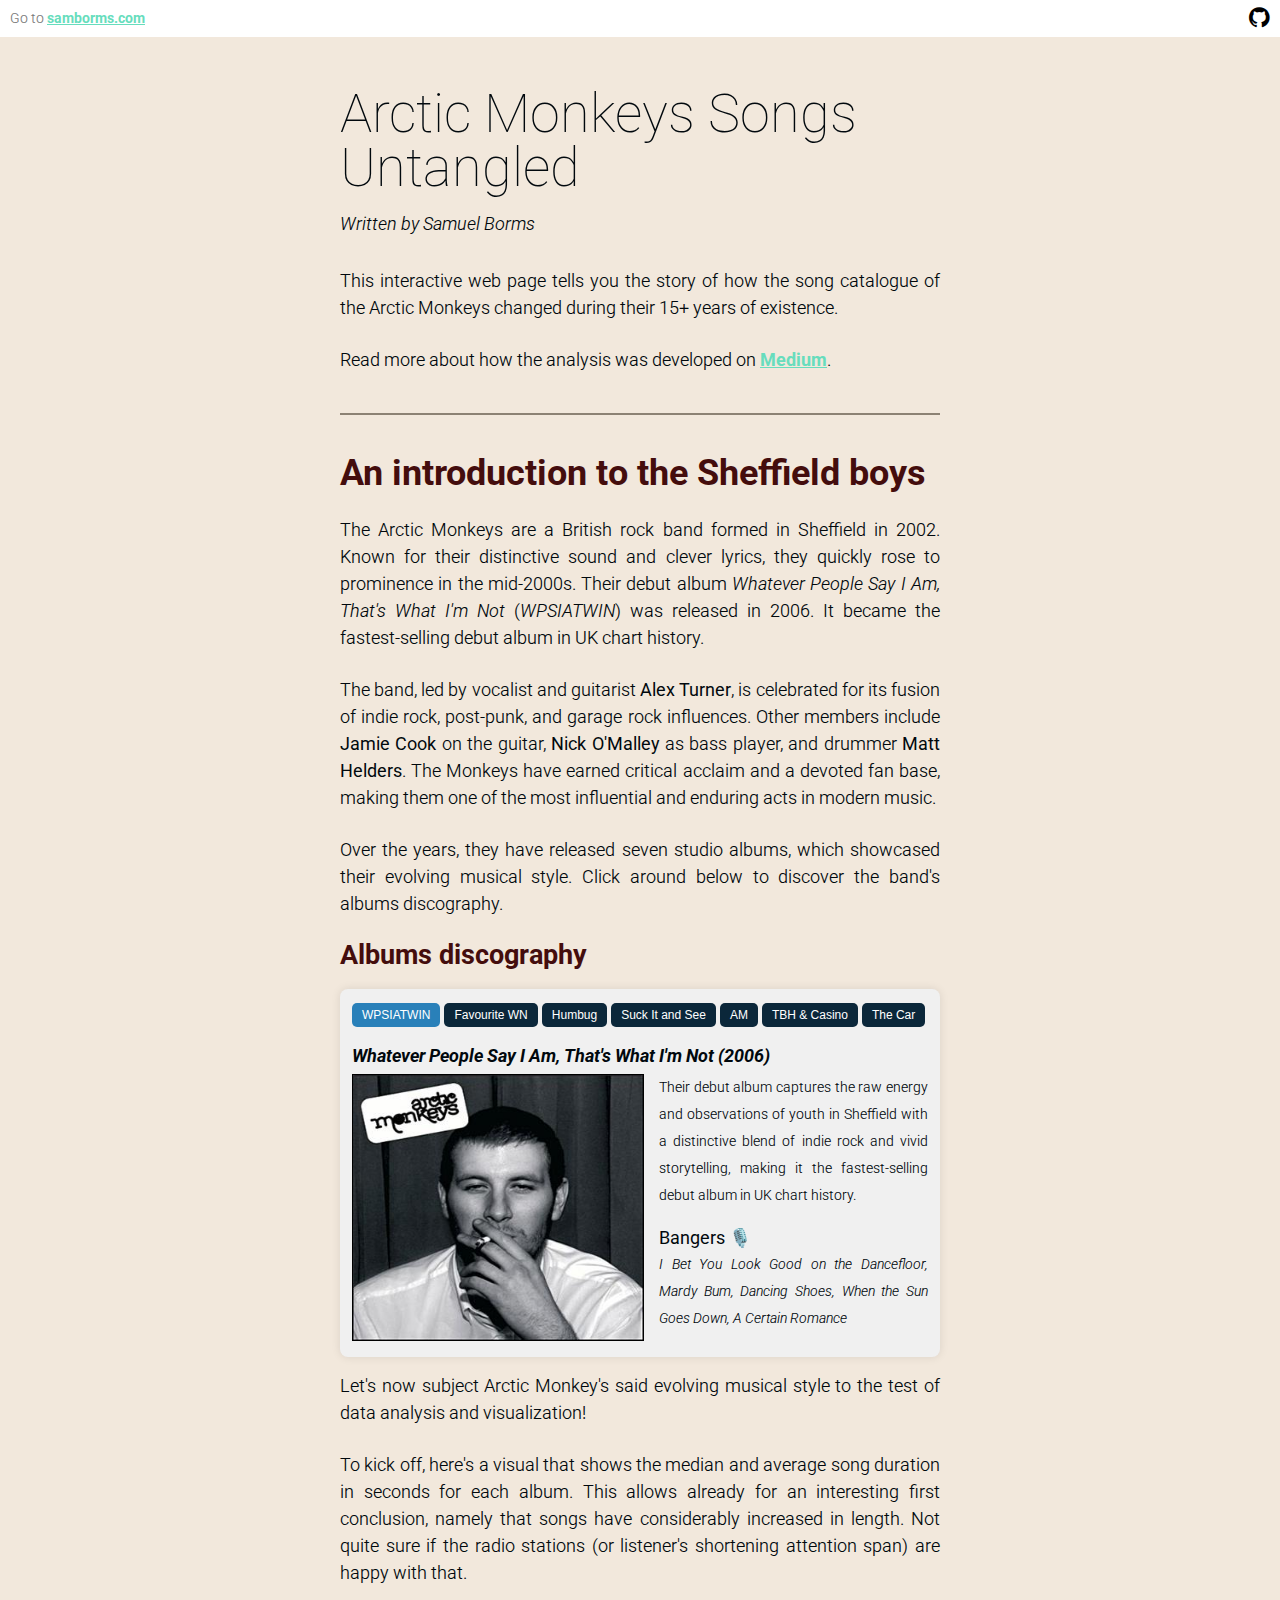
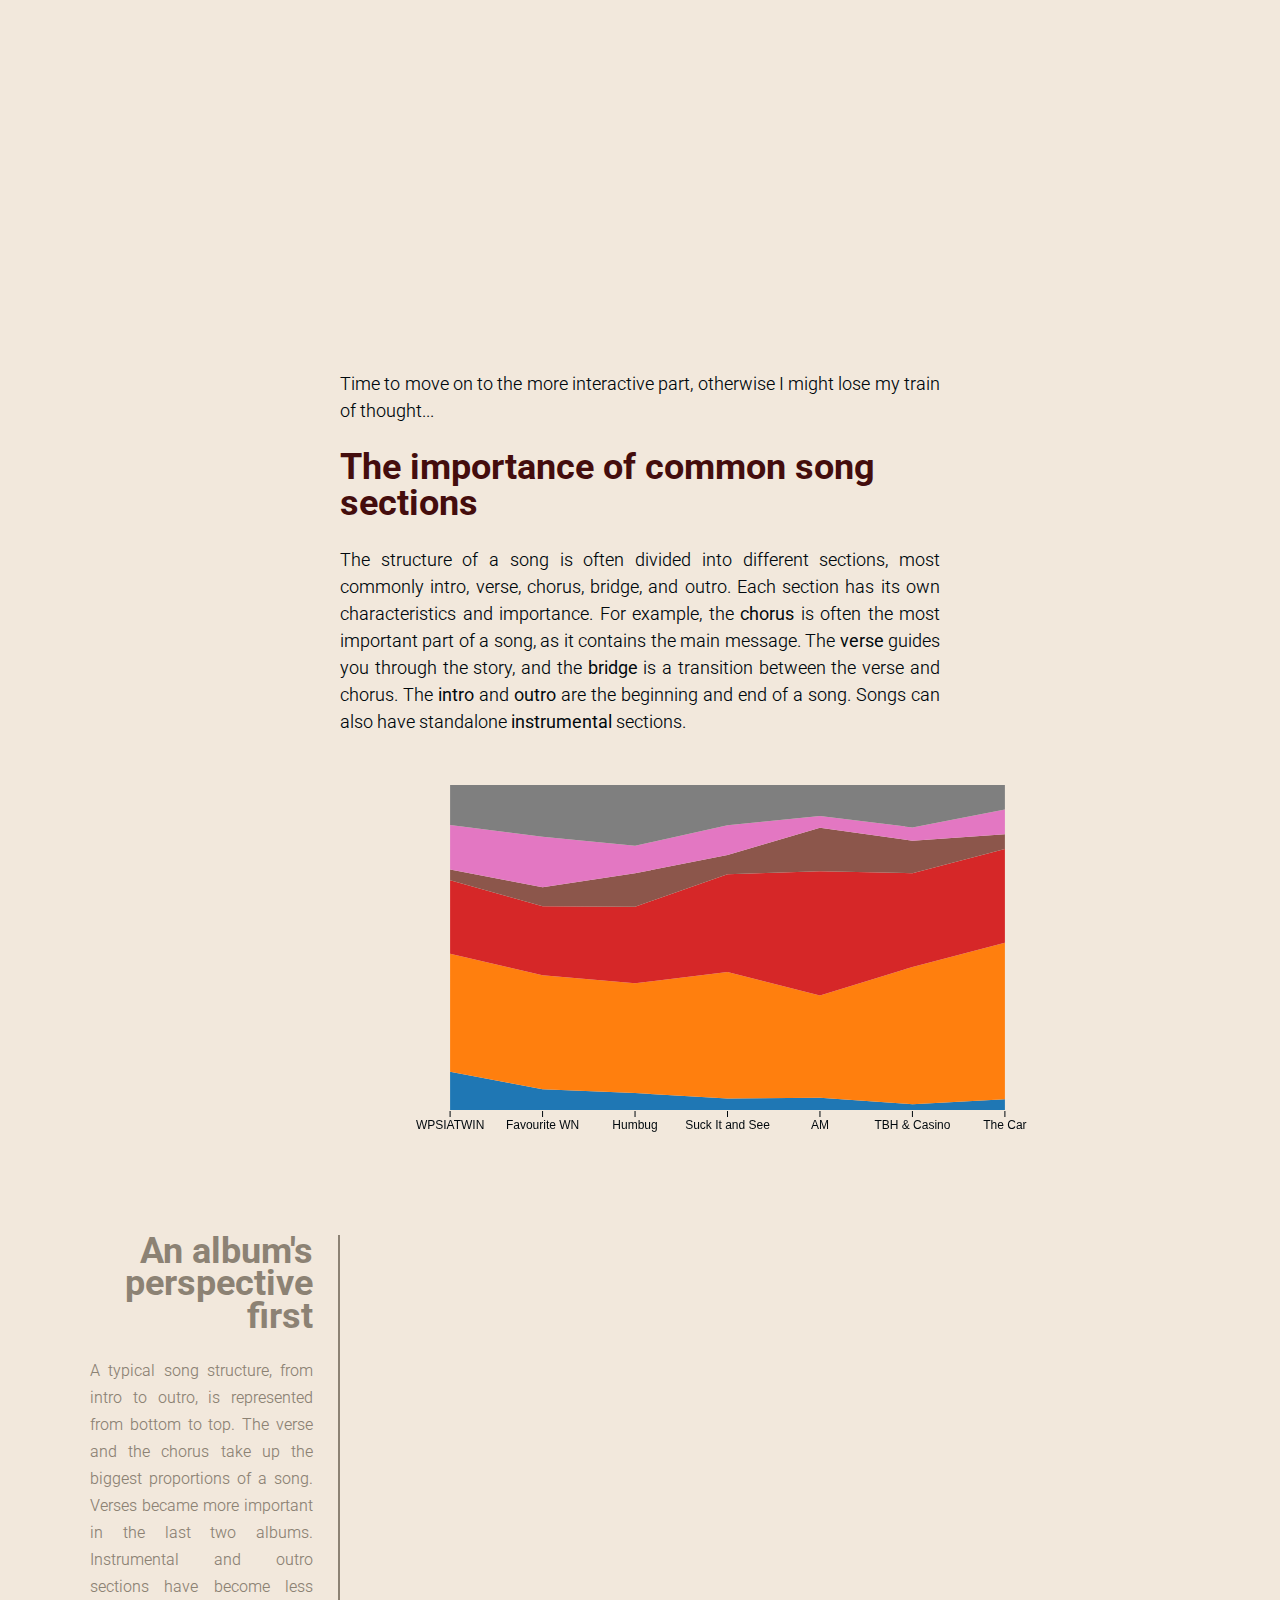
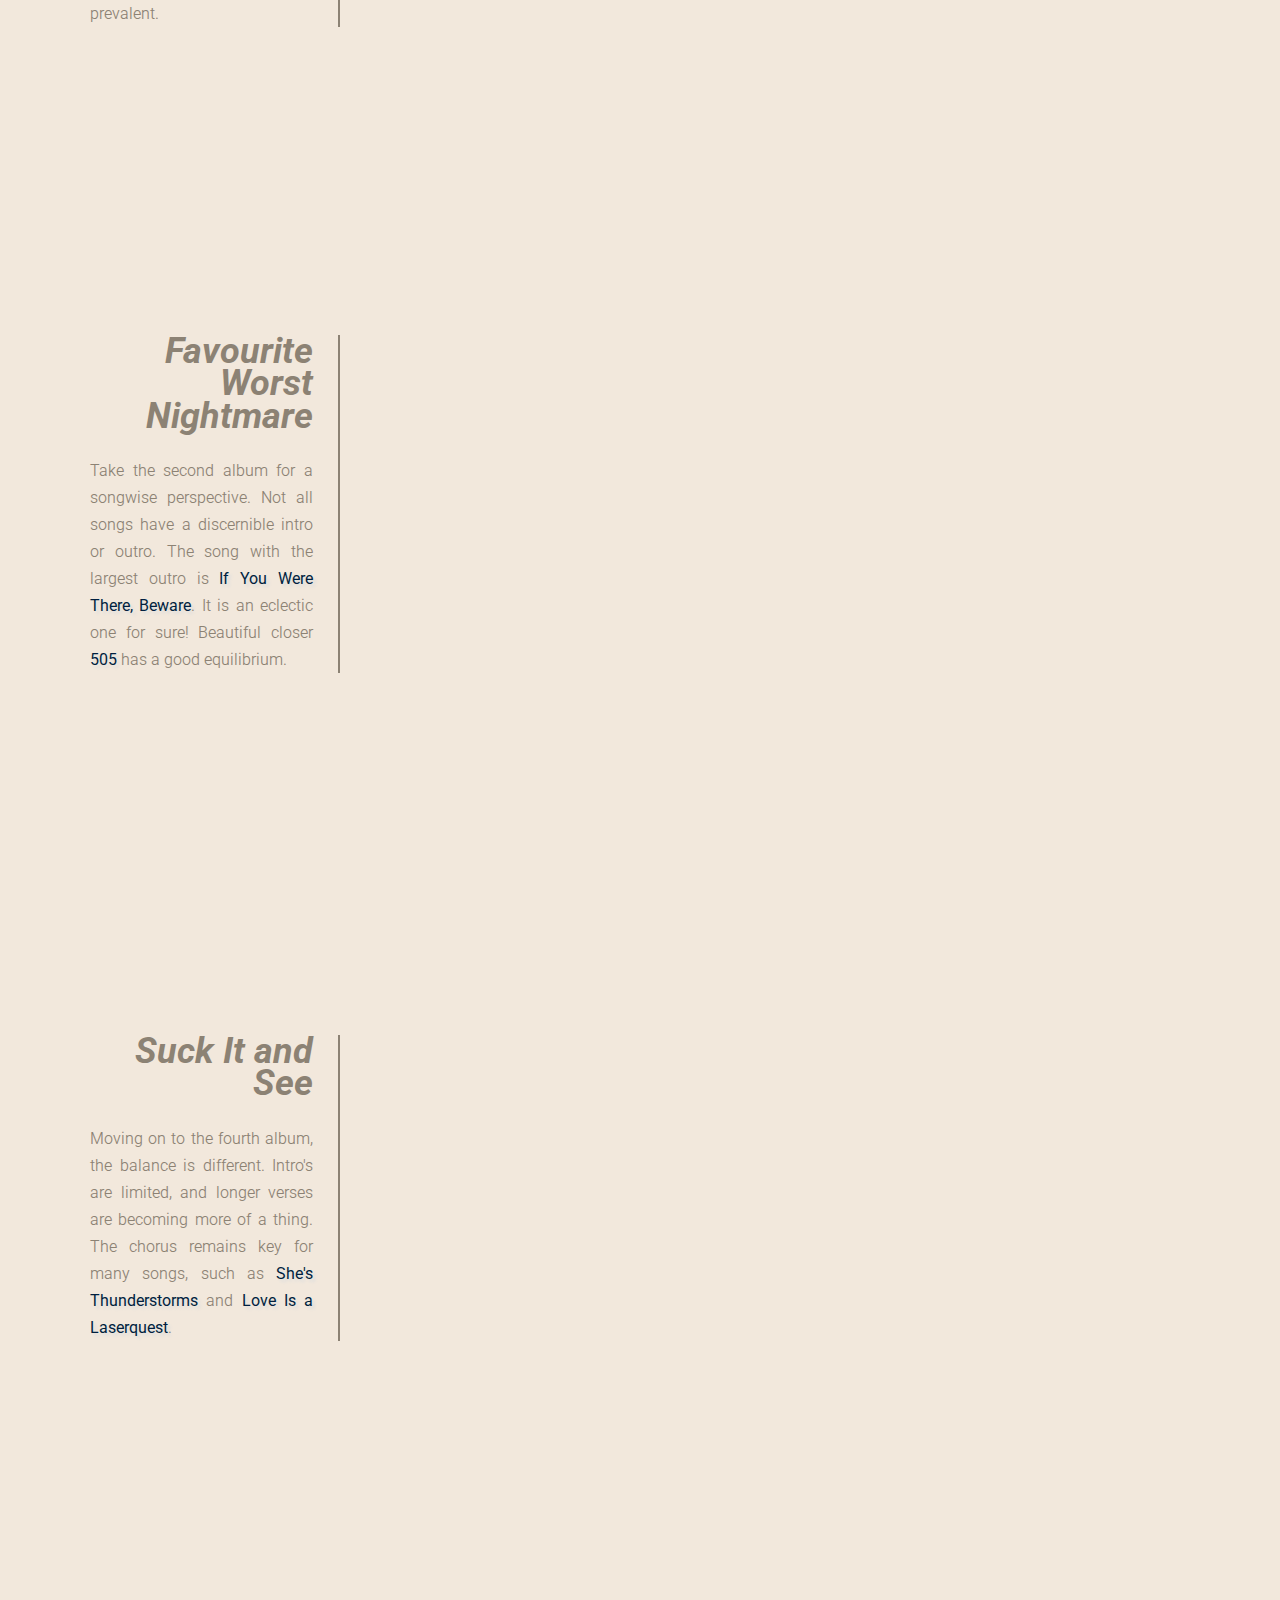
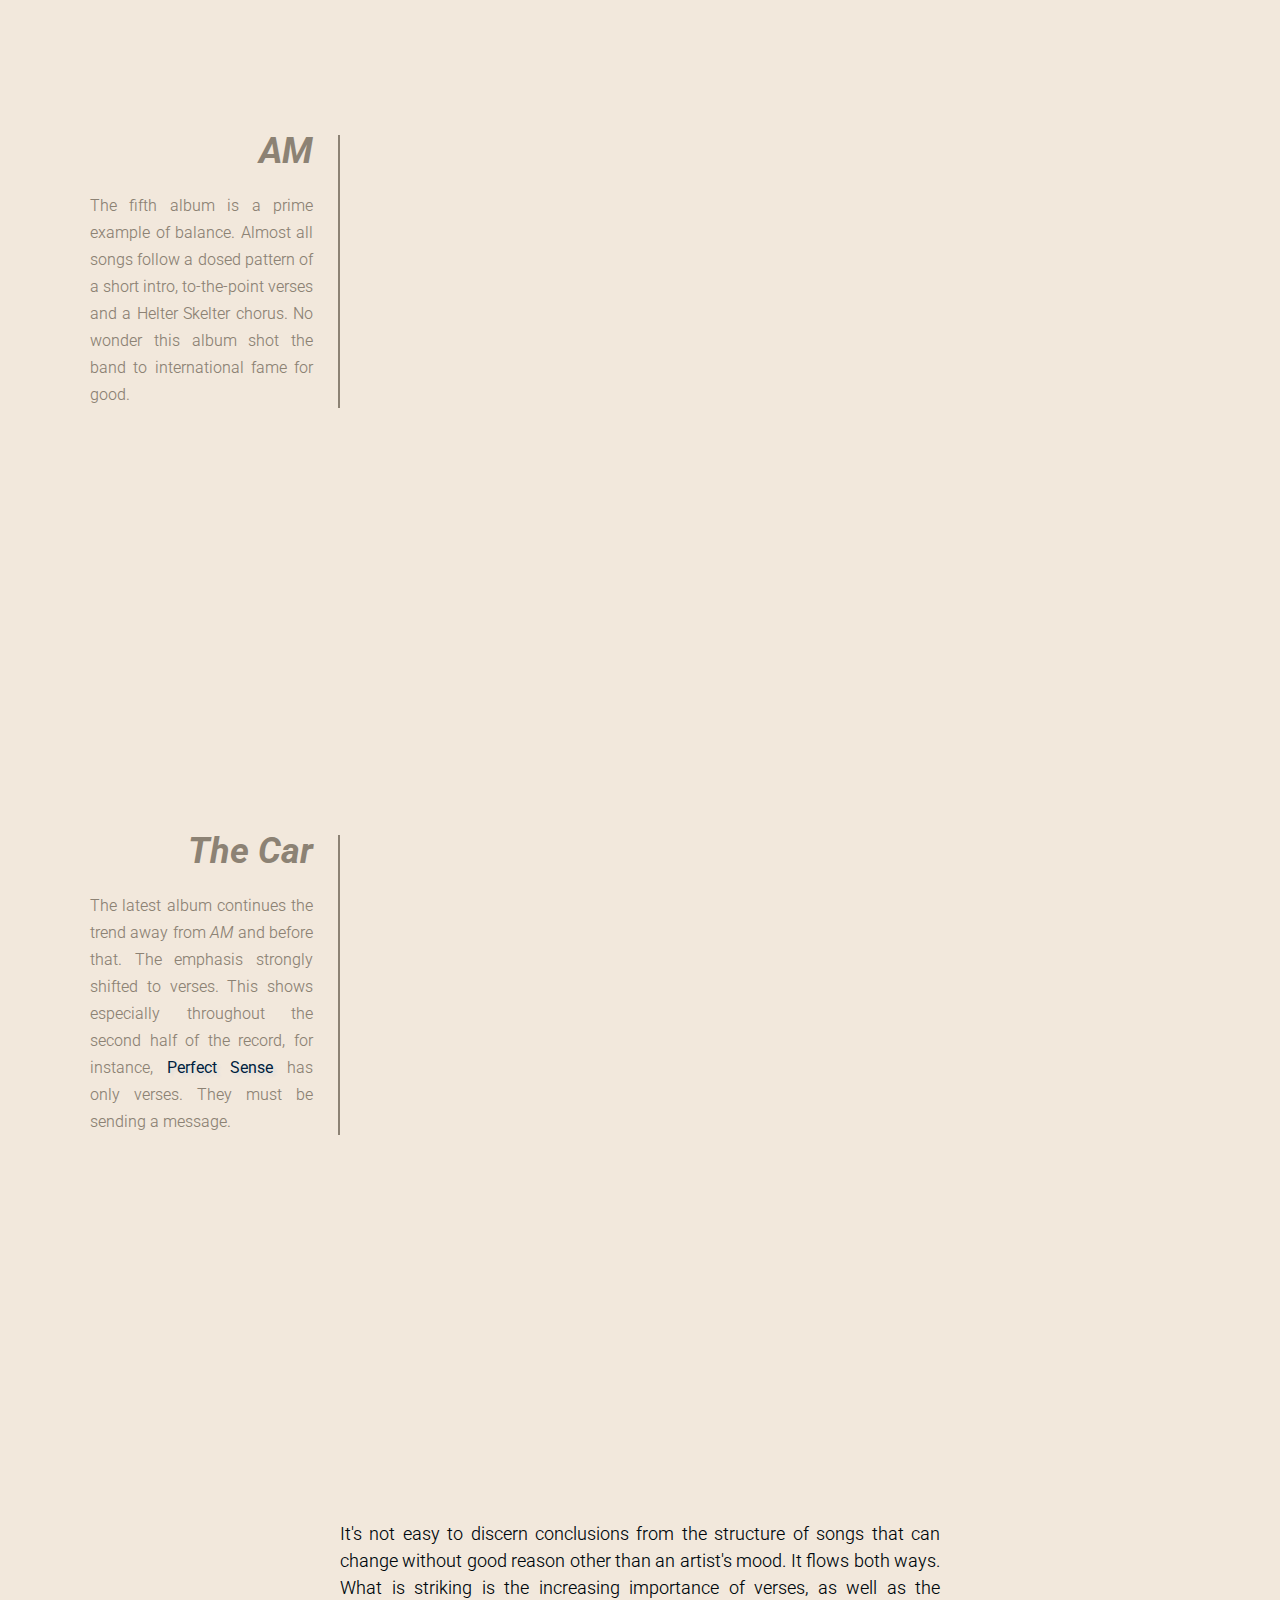
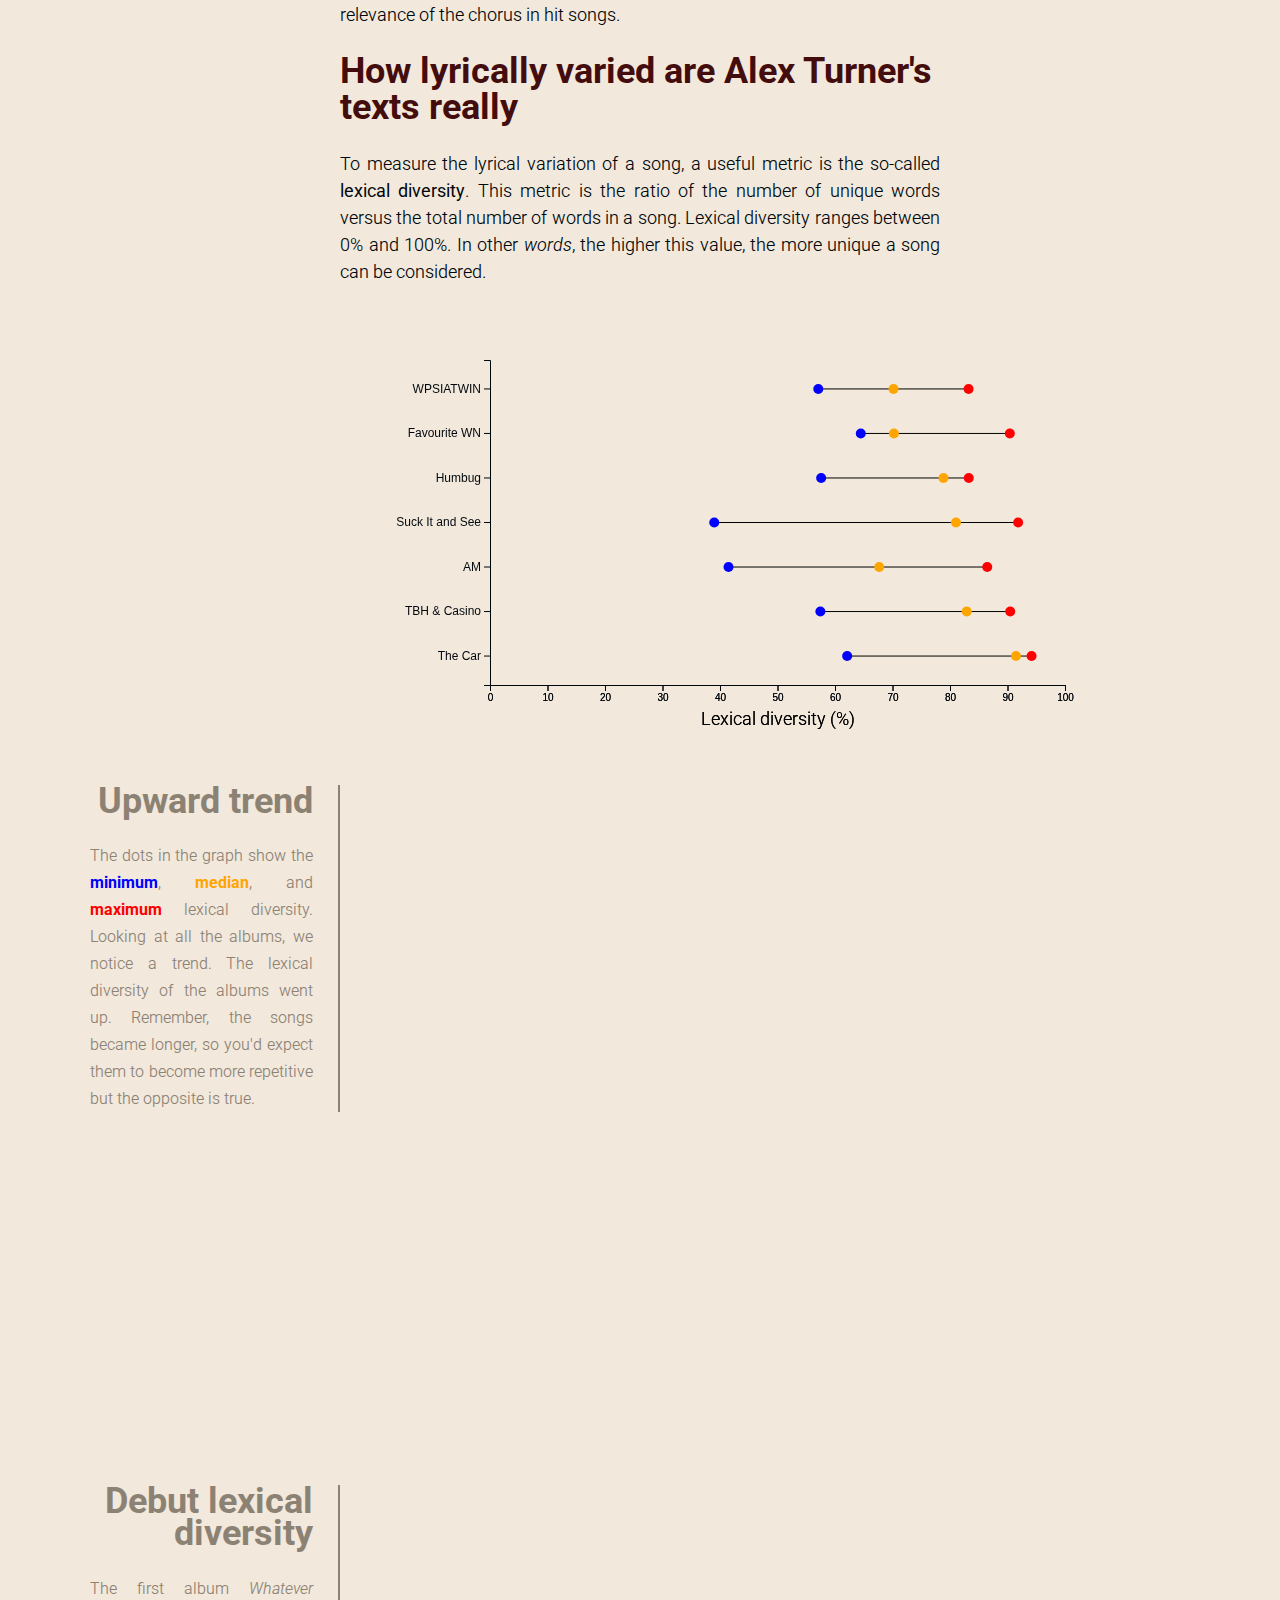
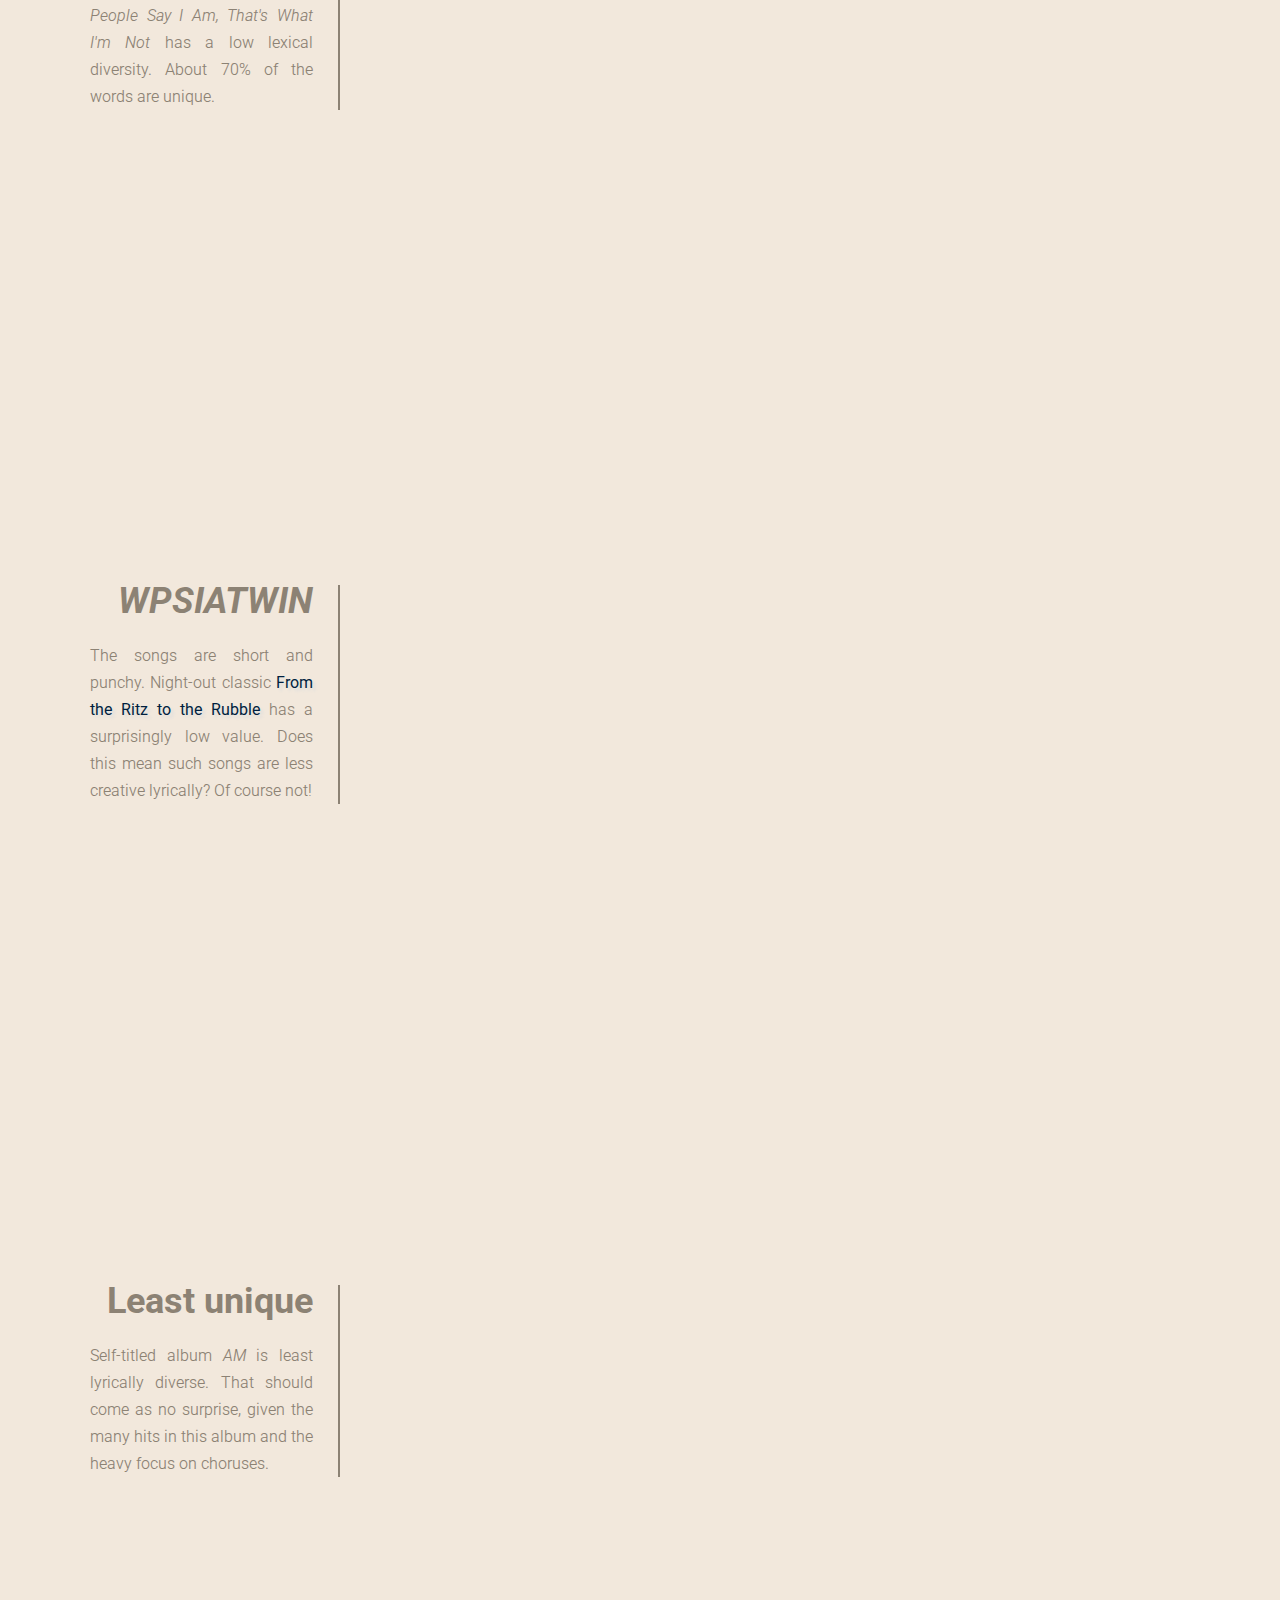
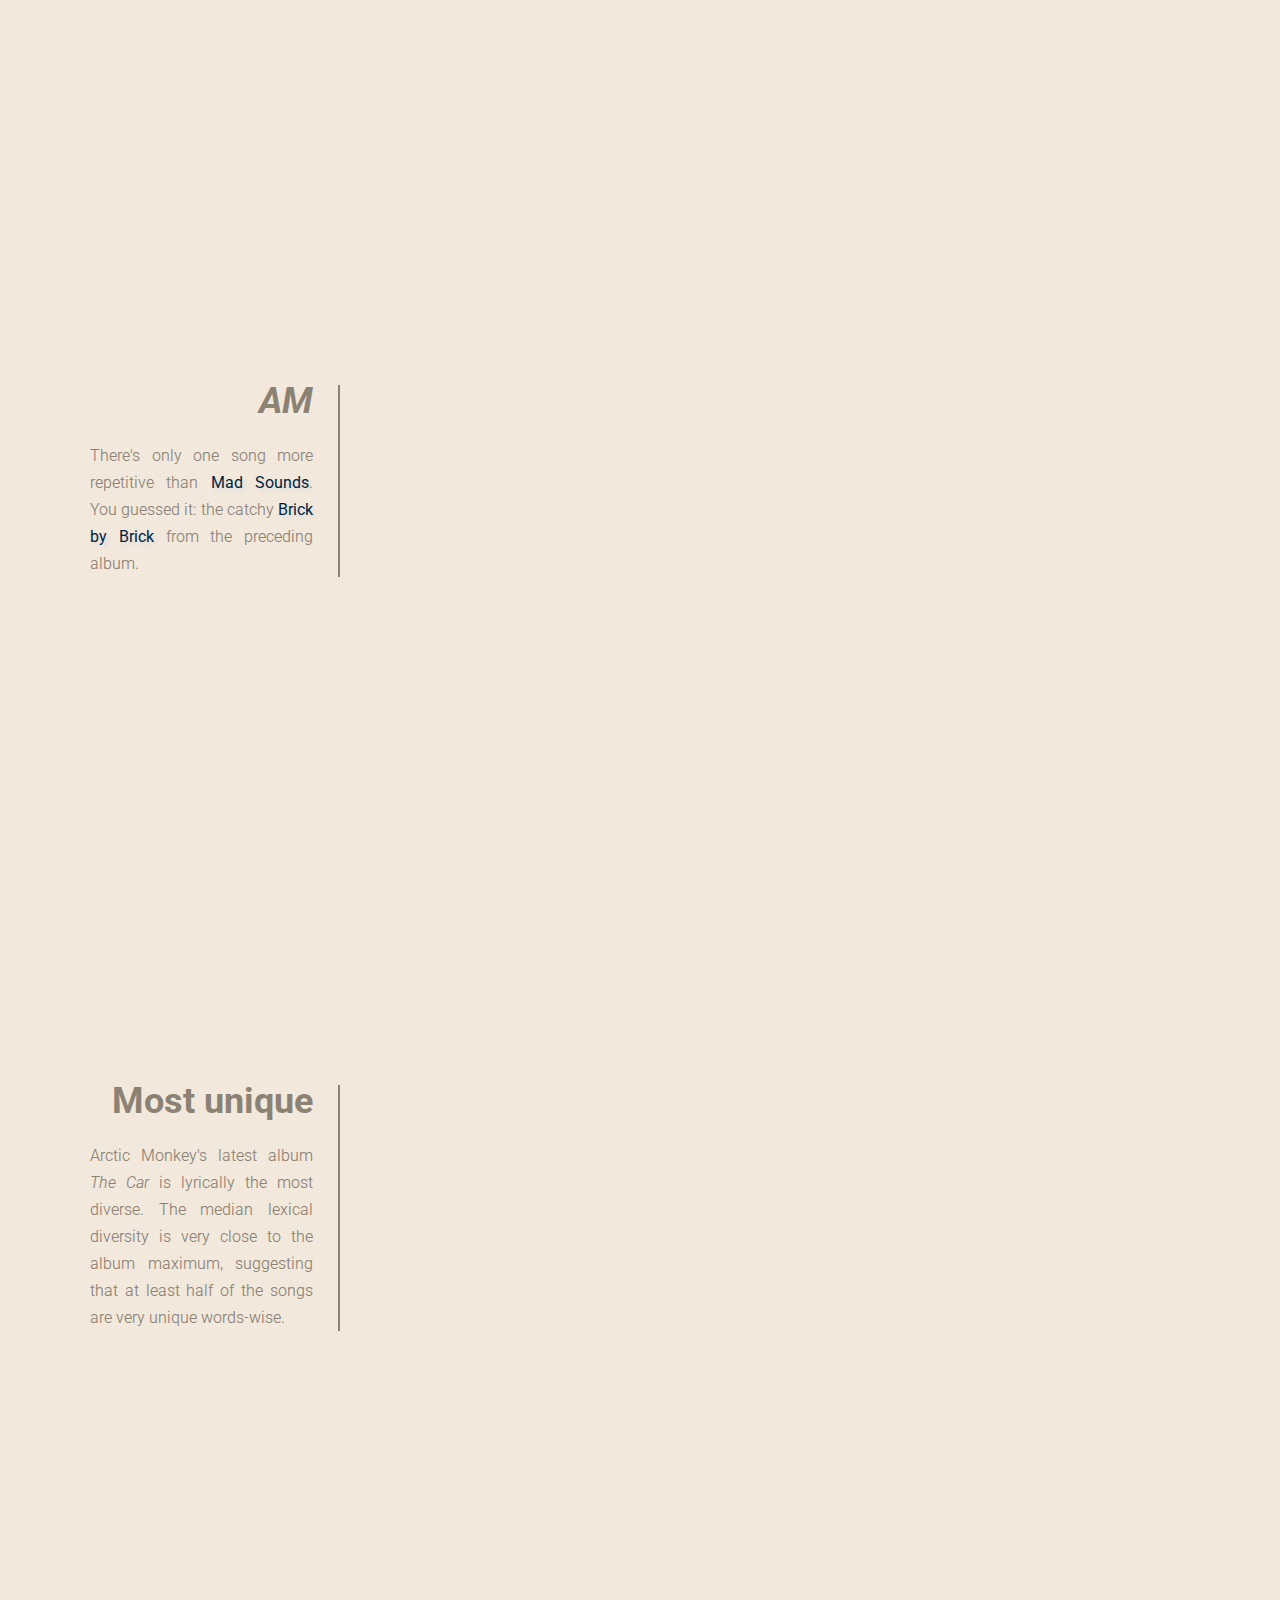
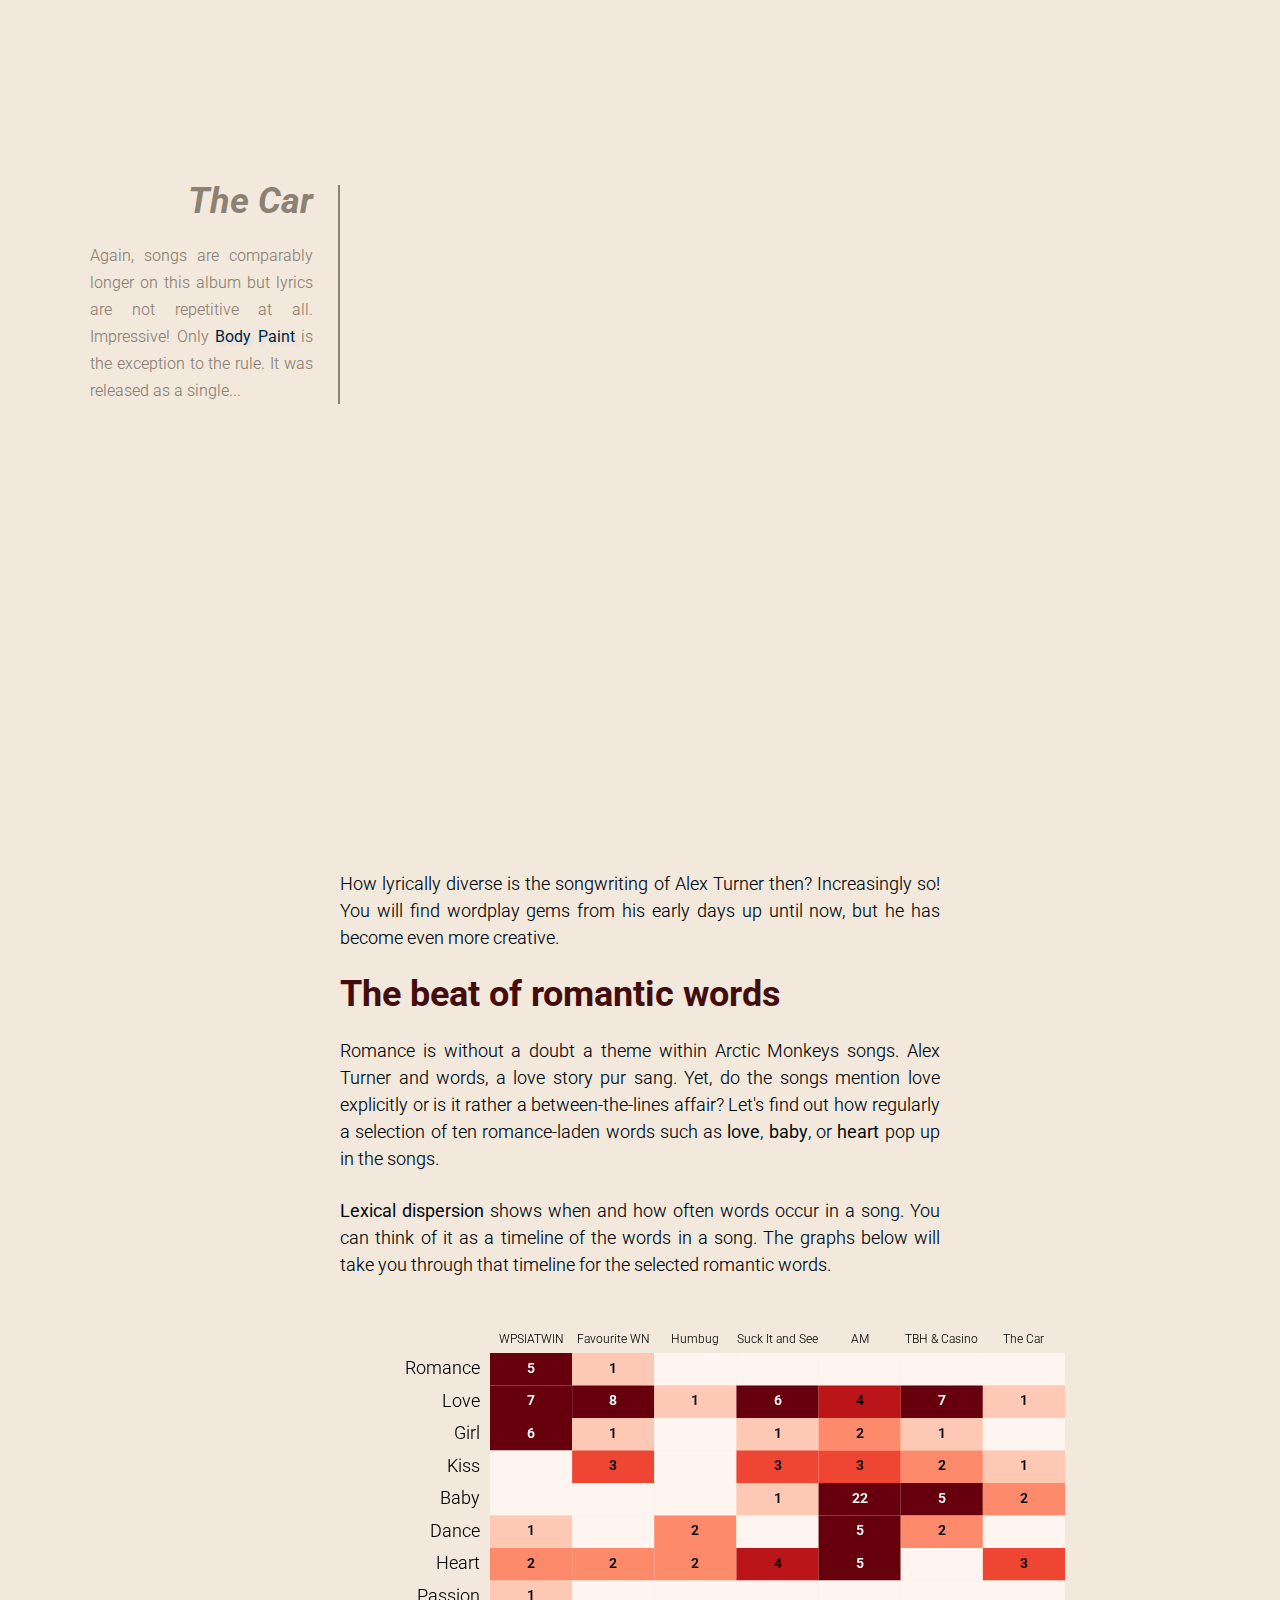
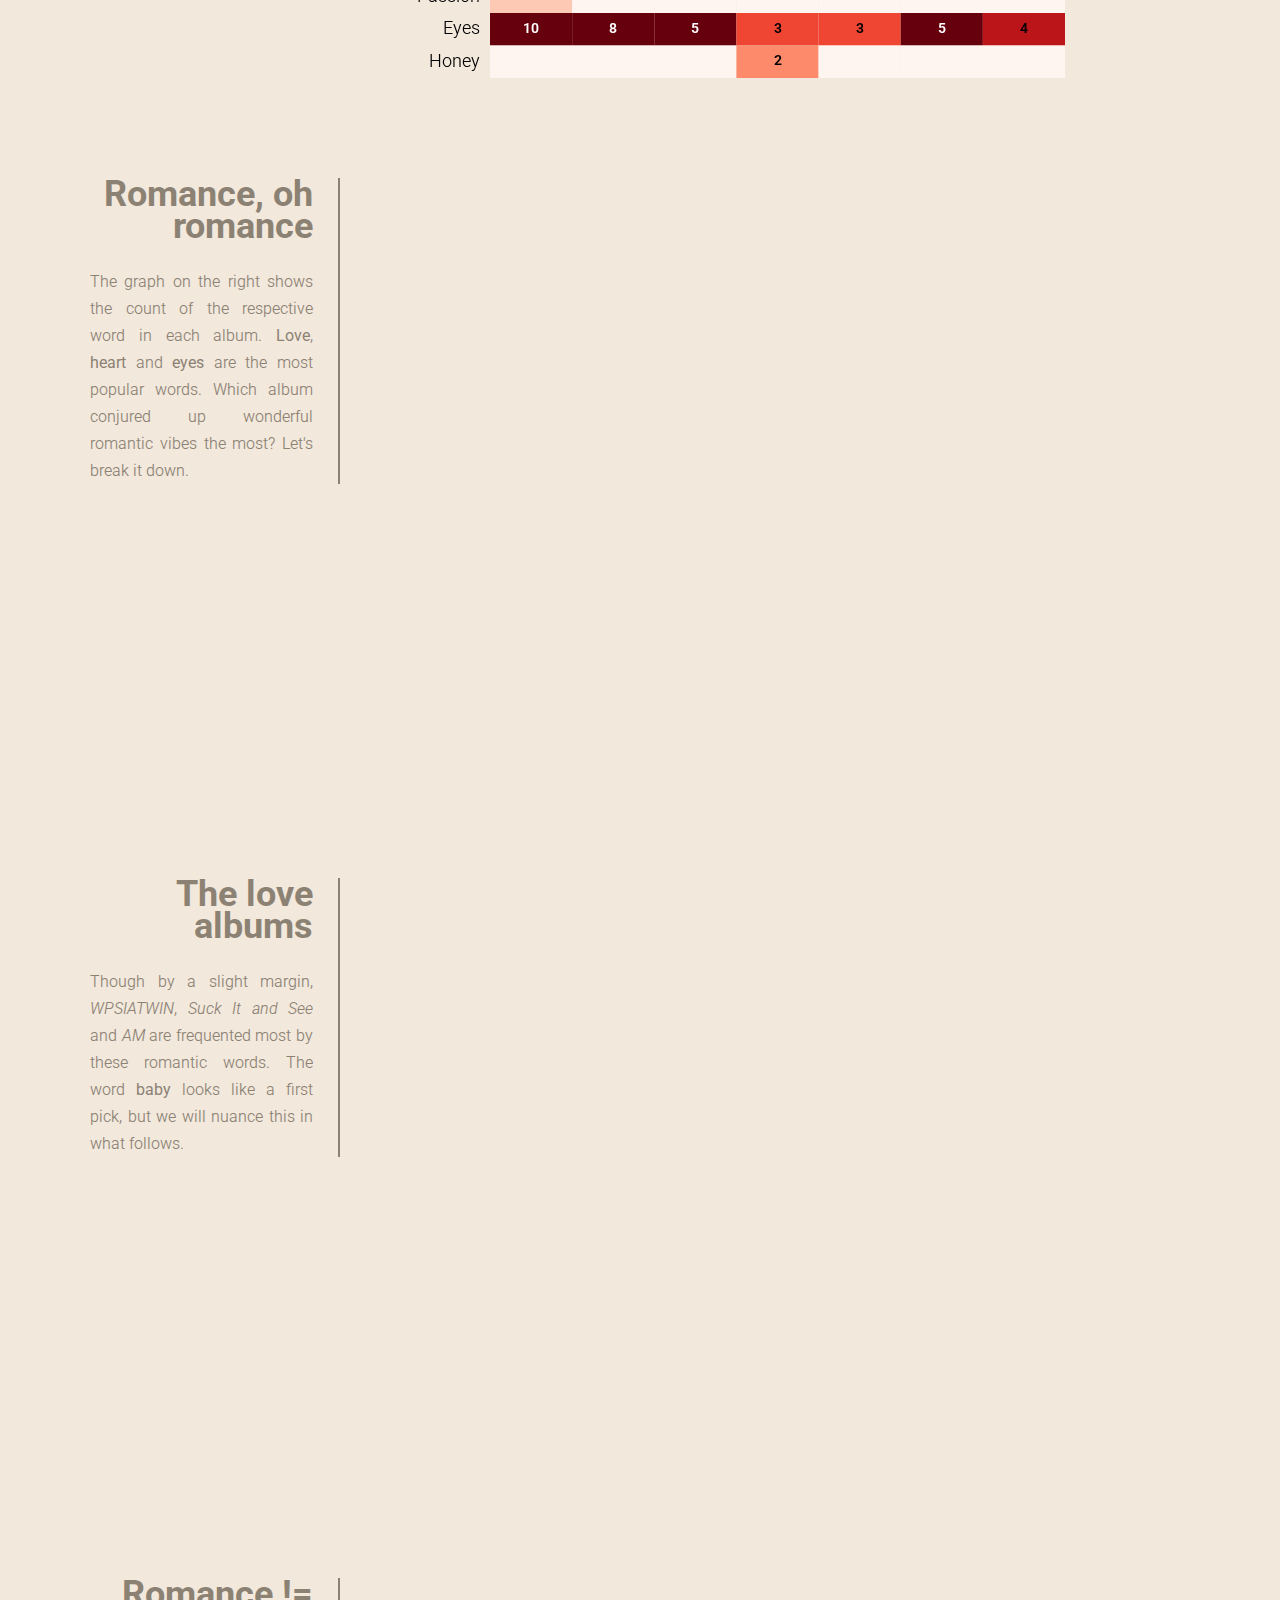
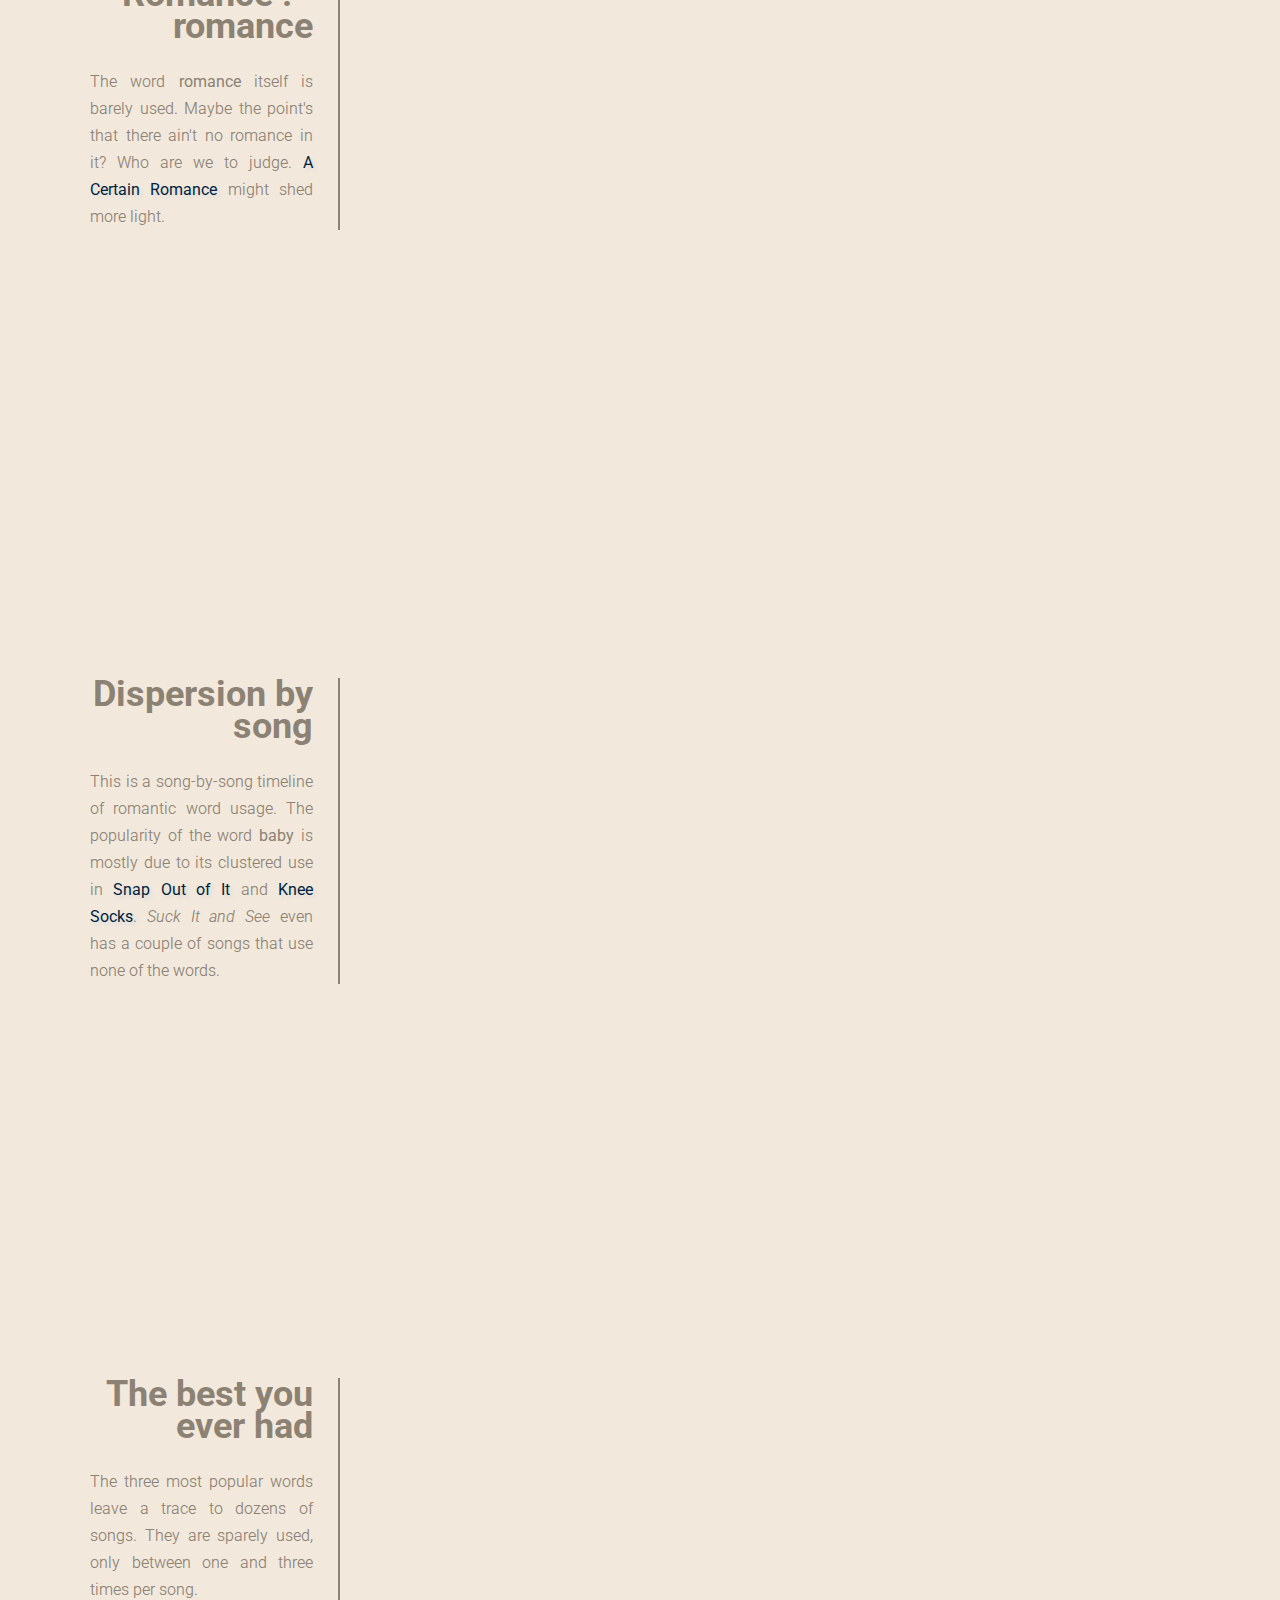
==== docs/index.html @ a61e126d "tweakjes" ====
<!DOCTYPE html>
<html>
  <head>
    <meta charset="utf-8" />
    <!-- <meta http-equiv="X-UA-Compatible" content="IE=edge" /> -->
    <meta name="viewport" content="width=device-width, initial-scale=1, user-scalable=no" />

    <title>Arctic Monkeys Songs Untangled</title>
    <meta name="description" content="Arctic Monkeys Songs Untangled" />

    <!-- Load (external) scripts here -->
    <script defer src="src/d3.5.9.1.min.js"></script>
    <script defer src="src/intersection-observer.js"></script>
    <script defer src="src/stickyfill.min.js"></script>
    <script defer src="src/scrollama.min.js"></script>

    <script defer src="data/importanceAlbums.js"></script>
    <script defer src="data/importanceSongs.js"></script>
    <script defer src="data/diversityAlbums.js"></script>
    <script defer src="data/diversitySongs.js"></script>
    <script defer src="data/dispersionAlbums.js"></script>
    <script defer src="data/dispersionSongs.js"></script>

    <script defer src="utils.js"></script>
    <script defer src="intro-albums.js"></script>
    <script defer src="scrollama-importance.js"></script>
    <script defer src="scrollama-diversity.js"></script>
    <script defer src="scrollama-dispersion.js"></script>

    <!-- Load (external) links here -->
    <link rel="preconnect" href="https://fonts.googleapis.com" />
    <link rel="preconnect" href="https://fonts.gstatic.com" crossorigin>

    <link rel="stylesheet" href="https://fonts.googleapis.com/css2?family=Roboto:wght@100;300;400;700&display=swap" />
    <link rel="stylesheet" href="https://cdnjs.cloudflare.com/ajax/libs/font-awesome/4.7.0/css/font-awesome.min.css" />
    <link rel="stylesheet" href="style.css" />

    <!-- Load icons here -->
    <!-- <link rel="icon" href="assets/AW.jpg" type="image/x-icon"> -->
    <link rel="shortcut icon" href="assets/AW.jpg" type="image/x-icon">
  </head>

  <body>
    <nav id="header">
        <div>
            Go to <a href="https://samborms.com/ " target="_blank">samborms.com</a>
            <a href="https://github.com/DataWanderers/lyrical-arctic-monkeys" target="_blank" class="fa fa-github" style="font-size:24px" id="github"></a>
        </div>
    </nav>
    <main>
      <section class="generic" id="intro">
        <h1>
            Arctic Monkeys Songs Untangled
        </h1>
        <div id="author-header">Written by Samuel Borms</div>
        <p>
            This interactive web page tells you the story of how the song catalogue of the Arctic Monkeys changed during their 15+ years of existence.
        </p>
        <p>
            Read more about how the analysis was developed on 
            <a href="https://medium.com/@sborms/scraping-arctic-monkeys-songs-from-genius-31342eb44a23" target="_blank">Medium</a>.
        </p>
        <p class="separator">
        </p>
      </section>

      <section class="generic">
        <h2 class="title">An introduction to the Sheffield boys</h2>
        <p>
            The Arctic Monkeys are a British rock band formed in Sheffield in 2002.
            Known for their distinctive sound and clever lyrics, they quickly rose to prominence in the mid-2000s.
            Their debut album <i>Whatever People Say I Am, That's What I'm Not</i> (<i>WPSIATWIN</i>) was released in 2006.
            It became the fastest-selling debut album in UK chart history.
        </p>
        <p>
            The band, led by vocalist and guitarist <b>Alex Turner</b>, is celebrated for its fusion of indie rock, post-punk, and garage rock influences.
            Other members include <b>Jamie Cook</b> on the guitar, <b>Nick O'Malley</b> as bass player, and drummer <b>Matt Helders</b>.
            The Monkeys have earned critical acclaim and a devoted fan base, making them one of the most influential and enduring acts in modern music.
        </p>
        <p>
            Over the years, they have released seven studio albums, which showcased their evolving musical style.
            Click around below to discover the band's albums discography.
        </p>

        <h3>Albums discography</h3>
        <div id="discography">
            <div id="album-buttons">
                <button class="styled-button active-button" id="album1">WPSIATWIN</button>
                <button class="styled-button" id="album2">Favourite WN</button>
                <button class="styled-button" id="album3">Humbug</button>
                <button class="styled-button" id="album4">Suck It and See</button>
                <button class="styled-button" id="album5">AM</button>
                <button class="styled-button" id="album6">TBH & Casino</button>
                <button class="styled-button" id="album7">The Car</button>
            </div>
            <h2 id="album-title"></h2>
            <div id="album-info" class="hidden">
                <img id="album-cover" alt="Album cover">
                <div id="description">
                    <p id="album-description"></p>
                    <h4><b>Bangers 🎙️</b></h4>
                    <p id="song-list"></p>
                </div>
            </div>
        </div>
        <p>
            Let's now subject Arctic Monkey's said evolving musical style to the test of data analysis and visualization!
        </p>
        <p>
            To kick off, here's a visual that shows the median and average song duration in seconds for each album.
            This allows already for an interesting first conclusion, namely that songs have considerably increased in length.
            Not quite sure if the radio stations (or listener's shortening attention span) are happy with that.
        </p>
        <div id="duration">
            <script type="text/javascript" defer src="https://datawrapper.dwcdn.net/HFHtq/embed.js?v=1" charset="utf-8"></script>
                <noscript><img src="https://datawrapper.dwcdn.net/HFHtq/full.png" alt="" /></noscript>
            </script>
        </div>
        <p>
            Time to move on to the more interactive part, otherwise I might lose my train of thought...
        </p>
      </section>

      <section class="generic">
        <h2 class="title">The importance of common song sections</h2>
        <p>
            The structure of a song is often divided into different sections, most commonly intro, verse, chorus, bridge, and outro.
            Each section has its own characteristics and importance.
            For example, the <b>chorus</b> is often the most important part of a song, as it contains the main message.
            The <b>verse</b> guides you through the story, and the <b>bridge</b> is a transition between the verse and chorus.
            The <b>intro</b> and <b>outro</b> are the beginning and end of a song.
            Songs can also have standalone <b>instrumental</b> sections.
        </p>
      </section>

      <section id="scrolly-importance">
        <figure>
          <div class="viz" id="viz-importance"></div>
        </figure>

        <article>
            <div class="step" data-step="1">
                <h2>An album's perspective first</h2>
                <p>
                    A typical song structure, from intro to outro, is represented from bottom to top.
                    The verse and the chorus take up the biggest proportions of a song.
                    Verses became more important in the last two albums.
                    Instrumental and outro sections have become less prevalent.
                </p>
            </div>
            
            <div class="step" data-step="2">
                <h2><i>Favourite Worst Nightmare</i></h2>
                <p>
                    Take the second album for a songwise perspective.
                    Not all songs have a discernible intro or outro.
                    The song with the largest outro is <b class="bsongs">If You Were There, Beware</b>.
                    It is an eclectic one for sure!
                    Beautiful closer <b class="bsongs">505</b> has a good equilibrium.
                </p>
            </div>
            
            <div class="step" data-step="3">
                <h2><i>Suck It and See</i></h2>
                <p>
                    Moving on to the fourth album, the balance is different.
                    Intro's are limited, and longer verses are becoming more of a thing.
                    The chorus remains key for many songs, such as <b class="bsongs">She's Thunderstorms</b> and <b class="bsongs">Love Is a Laserquest</b>.
                </p>
            </div>
            
            <div class="step" data-step="4">
                <h2><i>AM</i></h2>
                <p>
                    The fifth album is a prime example of balance.
                    Almost all songs follow a dosed pattern of a short intro, to-the-point verses and a Helter Skelter chorus.
                    No wonder this album shot the band to international fame for good.
                </p>
            </div>
            
            <div class="step" data-step="5">
                <h2><i>The Car</i></h2>
                <p>
                    The latest album continues the trend away from <i>AM</i> and before that.
                    The emphasis strongly shifted to verses.
                    This shows especially throughout the second half of the record, for instance, <b class="bsongs">Perfect Sense</b> has only verses.
                    They must be sending a message.
                </p>
            </div>
        </article>
      </section>

      <section class="generic">
        <p>
            It's not easy to discern conclusions from the structure of songs that can change without good reason other than an artist's mood.
            It flows both ways.
            What is striking is the increasing importance of verses, as well as the relevance of the chorus in hit songs.
        </p>
      </section>

      <section class="generic">
        <h2 class="title">How lyrically varied are Alex Turner's texts really</h2>
        <p>
            To measure the lyrical variation of a song, a useful metric is the so-called <b>lexical diversity</b>.
            This metric is the ratio of the number of unique words versus the total number of words in a song.
            Lexical diversity ranges between 0% and 100%.
            In other <i>words</i>, the higher this value, the more unique a song can be considered.
        </p>
      </section>

      <section id="scrolly-diversity">
        <figure>
            <div class="viz" id="viz-diversity"></div>
        </figure>

        <article>
            <div class="step" data-step="1">
                <h2>Upward trend</h2>
                <p>
                    The dots in the graph show the
                    <span class="label blue">minimum</span>, 
                    <span class="label orange">median</span>, and 
                    <span class="label red">maximum</span> lexical diversity.

                    Looking at all the albums, we notice a trend.
                    The lexical diversity of the albums went up.
                    Remember, the songs became longer, so you'd expect them to become more repetitive but the opposite is true.
                </p>
            </div>
            
            <div class="step" data-step="2">
                <h2>Debut lexical diversity</h2>
                <p>
                    The first album <i>Whatever People Say I Am, That's What I'm Not</i> has a low lexical diversity.
                    About 70% of the words are unique.
                </p>
            </div>

            <div class="step" data-step="3">
                <h2><i>WPSIATWIN</i></h2>
                <p>
                    The songs are short and punchy.
                    Night-out classic <b class="bsongs">From the Ritz to the Rubble</b> has a surprisingly low value.
                    Does this mean such songs are less creative lyrically?
                    Of course not!
                </p>
            </div>

            <div class="step" data-step="4">
                <h2>Least unique</h2>
                <p>
                    Self-titled album <i>AM</i> is least lyrically diverse.
                    That should come as no surprise, given the many hits in this album and the heavy focus on choruses.
                </p>
            </div>

            <div class="step" data-step="5">
                <h2><i>AM</i></h2>
                <p>
                    There's only one song more repetitive than <b class="bsongs">Mad Sounds</b>.
                    You guessed it: the catchy <b class="bsongs">Brick by Brick</b> from the preceding album.
                </p>
            </div>

            <div class="step" data-step="6">
                <h2>Most unique</h2>
                <p>
                    Arctic Monkey's latest album <i>The Car</i> is lyrically the most diverse.
                    The median lexical diversity is very close to the album maximum, suggesting that at least half of the songs are very unique words-wise.
                </p>
            </div>

            <div class="step" data-step="7">
                <h2><i>The Car</i></h2>
                <p>
                    Again, songs are comparably longer on this album but lyrics are not repetitive at all.
                    Impressive!
                    Only <b class="bsongs">Body Paint</b> is the exception to the rule.
                    It was released as a single... 
                </p>
            </div>
        </article>
      </section>

      <section class="generic">
        <p>
            How lyrically diverse is the songwriting of Alex Turner then?
            Increasingly so!
            You will find wordplay gems from his early days up until now, but he has become even more creative.
        </p>
      </section>

      <section class="generic">
        <h2 class="title">The beat of romantic words</h2>
        <p>
            Romance is without a doubt a theme within Arctic Monkeys songs.
            Alex Turner and words, a love story pur sang.
            Yet, do the songs mention love explicitly or is it rather a between-the-lines affair?
            Let's find out how regularly a selection of ten romance-laden words such as <b>love</b>, <b>baby</b>, or <b>heart</b> pop up in the songs.
        </p>
        <p>
            <b>Lexical dispersion</b> shows when and how often words occur in a song.
            You can think of it as a timeline of the words in a song.
            The graphs below will take you through that timeline for the selected romantic words.
        </p>
    </section>

      <section id="scrolly-dispersion">
        <figure>
          <div class="viz" id="viz-dispersion"></div>
        </figure>

        <article>
            <div class="step" data-step="1">
                <h2>Romance, oh romance</h2>
                <p>
                    The graph on the right shows the count of the respective word in each album.
                    <b>Love</b>, <b>heart</b> and <b>eyes</b> are the most popular words.
                    Which album conjured up wonderful romantic vibes the most?
                    Let's break it down.
                </p>
            </div>
            
            <div class="step" data-step="2">
                <h2>The love albums</h2>
                <p>
                    Though by a slight margin, <i>WPSIATWIN</i>, <i>Suck It and See</i> and <i>AM</i> are frequented most by these romantic words.
                    The word <b>baby</b> looks like a first pick, but we will nuance this in what follows.
                </p>
            </div>

            <div class="step" data-step="3">
                <h2>Romance != romance</h2>
                <p>
                    The word <b>romance</b> itself is barely used.
                    Maybe the point's that there ain't no romance in it?
                    Who are we to judge.
                    <b class="bsongs">A Certain Romance</b> might shed more light.
                </p>
            </div>

            <div class="step" data-step="4">
                <h2>Dispersion by song</h2>
                <p>
                    This is a song-by-song timeline of romantic word usage.
                    The popularity of the word <b>baby</b> is mostly due to its clustered use in <b class="bsongs">Snap Out of It</b> and <b class="bsongs">Knee Socks</b>.
                    <i>Suck It and See</i> even has a couple of songs that use none of the words.
                </p>
            </div>

            <div class="step" data-step="5">
                <h2>The best you ever had</h2>
                <p>
                    The three most popular words leave a trace to dozens of songs.
                    They are sparely used, only between one and three times per song.
                </p>
            </div>

            <div class="step" data-step="6">
                <h2><i>Humbug</i> & <i>The Car</i></h2>
                <p>
                    We end on a less romantic note, highlighting the two albums superficially not so keen on romance.
                    These albums have a more mysterious touch, which is a nice antidote.
                </p>
            </div>
        </article>
      </section>

      <section class="generic">
        <p>
            Of course, a romantic atmosphere is much more subtle than (ten) words can ever convey.
            We all know that.
            Still, it's amusing to figure out which albums are more straightforward than others in this regard.
        </p>
      </section>

      <section class="generic" id="outro">
        <p class="separator">
        </p>
        <p>
            <b>That was it!</b> I hope you enjoyed this little data-based interactive story about the Arctic Monkeys. 
        </p>
        <p>
            There are more aggregated data and visualizations to explore.
            If you like this, I would love to share my enthusiasm about the Arctic Monkeys, music, and data analysis with you.
            I you have a lesson to teach me, always glad to listen, ready to learn.
            You can find my contact details on my <a href="http://www.samborms.com/" target="_blank">website</a>. 💌
        </p>    
    </section>
    </main>
  </body>
</html>
---- docs/style.css ----
/* CSS reset */
a,abbr,acronym,address,applet,big,blockquote,body,caption,cite,code,dd,del,dfn,div,dl,dt,fieldset,font,form,h1,h2,h3,h4,h5,h6,html,iframe,img,ins,kbd,label,legend,li,object,ol,p,pre,q,s,samp,small,span,strike,sub,sup,table,tbody,td,tfoot,th,thead,tr,tt,ul,var{margin:0;padding:0;border:0;outline:0;font-weight:inherit;font-style:inherit;font-size:100%;font-family:inherit}:focus{outline:0}body{line-height:1;color:#000;background:#fff}ol,ul{list-style:none}table{border-collapse:separate;border-spacing:0}caption,td,th{text-align:left;font-weight:400}blockquote:after,blockquote:before,q:after,q:before{content:""}blockquote,q{quotes:"" ""}.alignleft{float:left}.alignright{float:right}.clear{clear:both}

/* CSS */
body {
    font-family: "Roboto";
    font-weight: 325;
    font-size: 18px;
    line-height: 1.5em;
    background-color: #F2E8DC;
    color: #01080D;
}

.hidden {
    display: none;
}

.styled-button {
    padding: 5px 10px;
    background-color: #0b273a;
    color: #fff;
    border: none;
    border-radius: 5px;
    font-size: 12px;
    cursor: pointer;
    transition: background-color 0.3s ease-in-out;
}

.styled-button:hover, .styled-button.active-button {
    background-color: #2980b9;
}

#album-buttons {
    margin-bottom: 15px;
}

#discography {
    margin: auto;
    margin-bottom: 15px;
    padding: 10px 12px 1px 12px;
    background-color: #f0f0f0;
    border-radius: 8px;
    box-shadow: 0 0 10px rgba(0, 0, 0, 0.1);
}

#album-info {
    display: grid;
    grid-template-columns: 1fr 2fr;  /* two columns */
    align-items: top;
    margin-bottom: 15px;
}

#album-cover {
    display: block;
    width: 290px;
    height: 265px;
    border: 1px solid black;
}

#description {
    margin: 0;
    padding-left: 15px;
}

#album-description, #song-list {
    font-size: 14px;
    margin-bottom: 15px;
}

#song-list {
    font-style: italic;
    margin-bottom: 0;
}

#duration {
    min-height:339px;
    margin-bottom: 20px;
    padding: auto;
}

.bsongs {
    color: #001f3f;
    /* text-decoration: underline; */
    text-shadow: 3px 3px 3px #ddd;
}

h1 {
    font-size: 3em;
    line-height: 1em;
    font-weight: 100;
    margin-bottom: 50px;
}

#author-header {
    margin: -35px 0px 30px 0px;
    font-style: italic;
}

h1 strong, h2, h3 {
    font-weight: 700;
}

h2.title {
    font-size: 2em;
    line-height: 1em;
    margin-bottom: 25px;
    color:rgb(68, 13, 13);
}

h2#album-title {
    margin-bottom: 5px;
    font-style: italic;
}

h3 {
    font-size: 1.5em;
    text-align: left;
    color:rgb(68, 13, 13);
    margin-bottom: 20px;
}

#scrolly-importance, #scrolly-diversity, #scrolly-dispersion {
    width: 1100px;
    margin: 0 auto;
    position: relative;
}

article {
    position: relative;
    padding: 0;
    z-index: 0;
}

section.generic {
    width: 600px;
    margin: 0 auto;
    background: none;
}

section#intro {
    padding: 50px 0 0 0;
}

#header {
    padding: 5px 10px;
    background: #FFFFFF;
    color: #7A7A7A;
    font-size: .8em;
}

#github {
    float: right;
    text-decoration: none;
    color: #000;
}

figure {
    position: -webkit-sticky;
    position: sticky;
    right: 0;
    width: 1000px;
    margin: 0 auto;
    -webkit-transform: translate3d(0, 0, 0);
    -moz-transform: translate3d(0, 0, 0);
    transform: translate3d(0, 0, 0);
    z-index: 10;
}

.viz {
    max-width: 100%;
    width: 750px;
    float: right;
}

#viz-importance, #viz-diversity, #viz-dispersion {
    opacity: 1;
}

.step {
    margin: 25px 0;
}

.step:last-of-type {
    margin-bottom: 10px;
}

.step h2, .step p {
    margin: 0;
}

.step h2 {
    text-align: right;
    font-size: 2em;
    padding-bottom: 25px;
    line-height: .9em;
}

.step h2, .step p {
    padding-right: 25px;
    border-right: 2px solid #8C8274;
    color: #8C8274;
}

.step.is-active h2, .step.is-active p {
    border-right-color: #01080D;
    color: #01080D;
}

p {
    text-align: justify;
    margin-bottom: 25px;

}

p strong {
    font-weight: 700;
}

ul {
    margin-bottom: 25px;
}

ol li {
    list-style: disc;
    padding-left: 15px;
    margin-left: 15px;
    margin-left: 15px;
}

.step p {
    font-size: .9em;
}

p.separator {
    text-align: center;
    font-weight: 700;
    font-size: 1em;
    margin: 40px 0;
    border-bottom: 2px solid #8C8274;
}

p span.label {
    font-weight: 700;
}

.red {
    color: red;
}

.grey {
    color: #777;
}

.green {
    color: #00C184;
}

.orange {
    color: #ffa500;
}

.blue {
    color: blue;
}

.tooltip {
    margin: 0 auto;
    margin-bottom: -5px;
    color: #01080D;
    position: absolute;
    right: 20px;
    width: 500px;
    text-align: right;
    font-size: .7em;
    font-weight: 700;
}

.axis path, .axis line {
    color: #F2E8DC;
    stroke: #F2E8DC;
}

.axis text {
    fill: #F2E8DC;
}

a {
    font-weight: 700;
    color: #67DDBD;
}
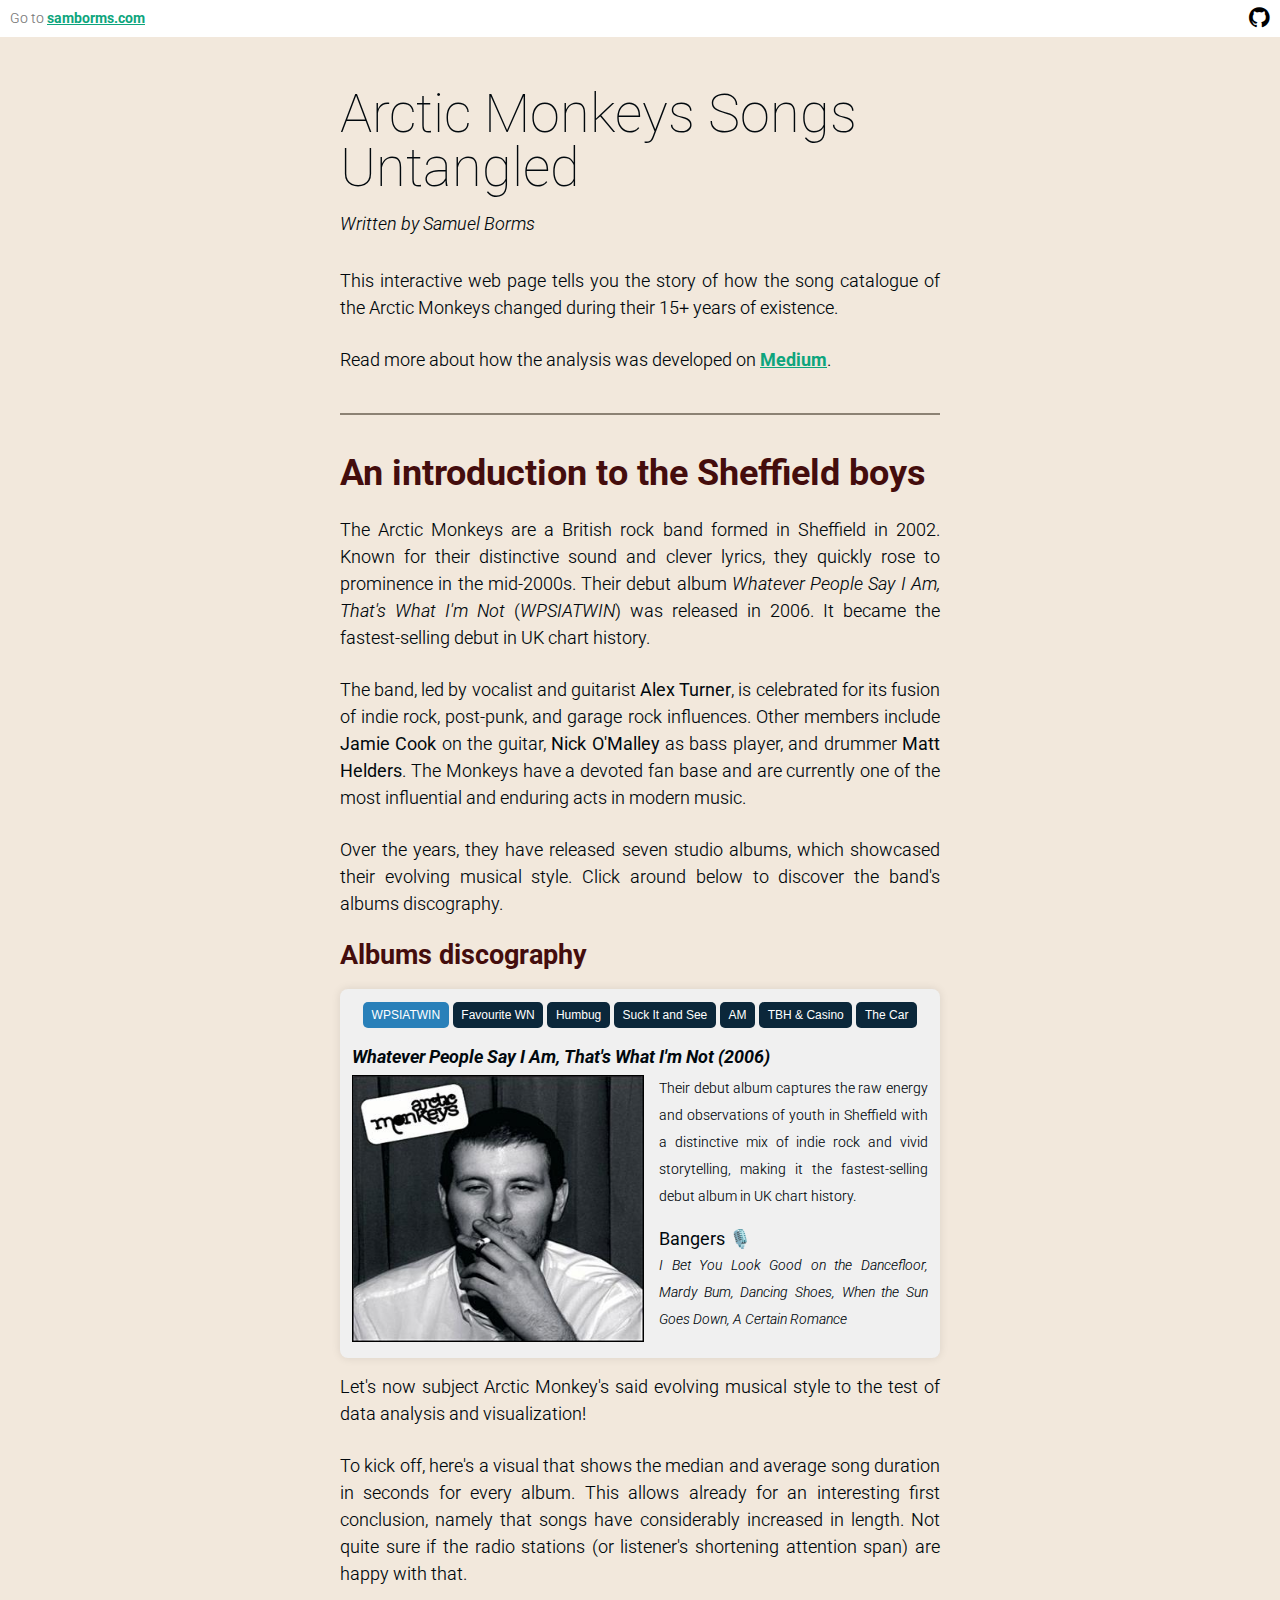
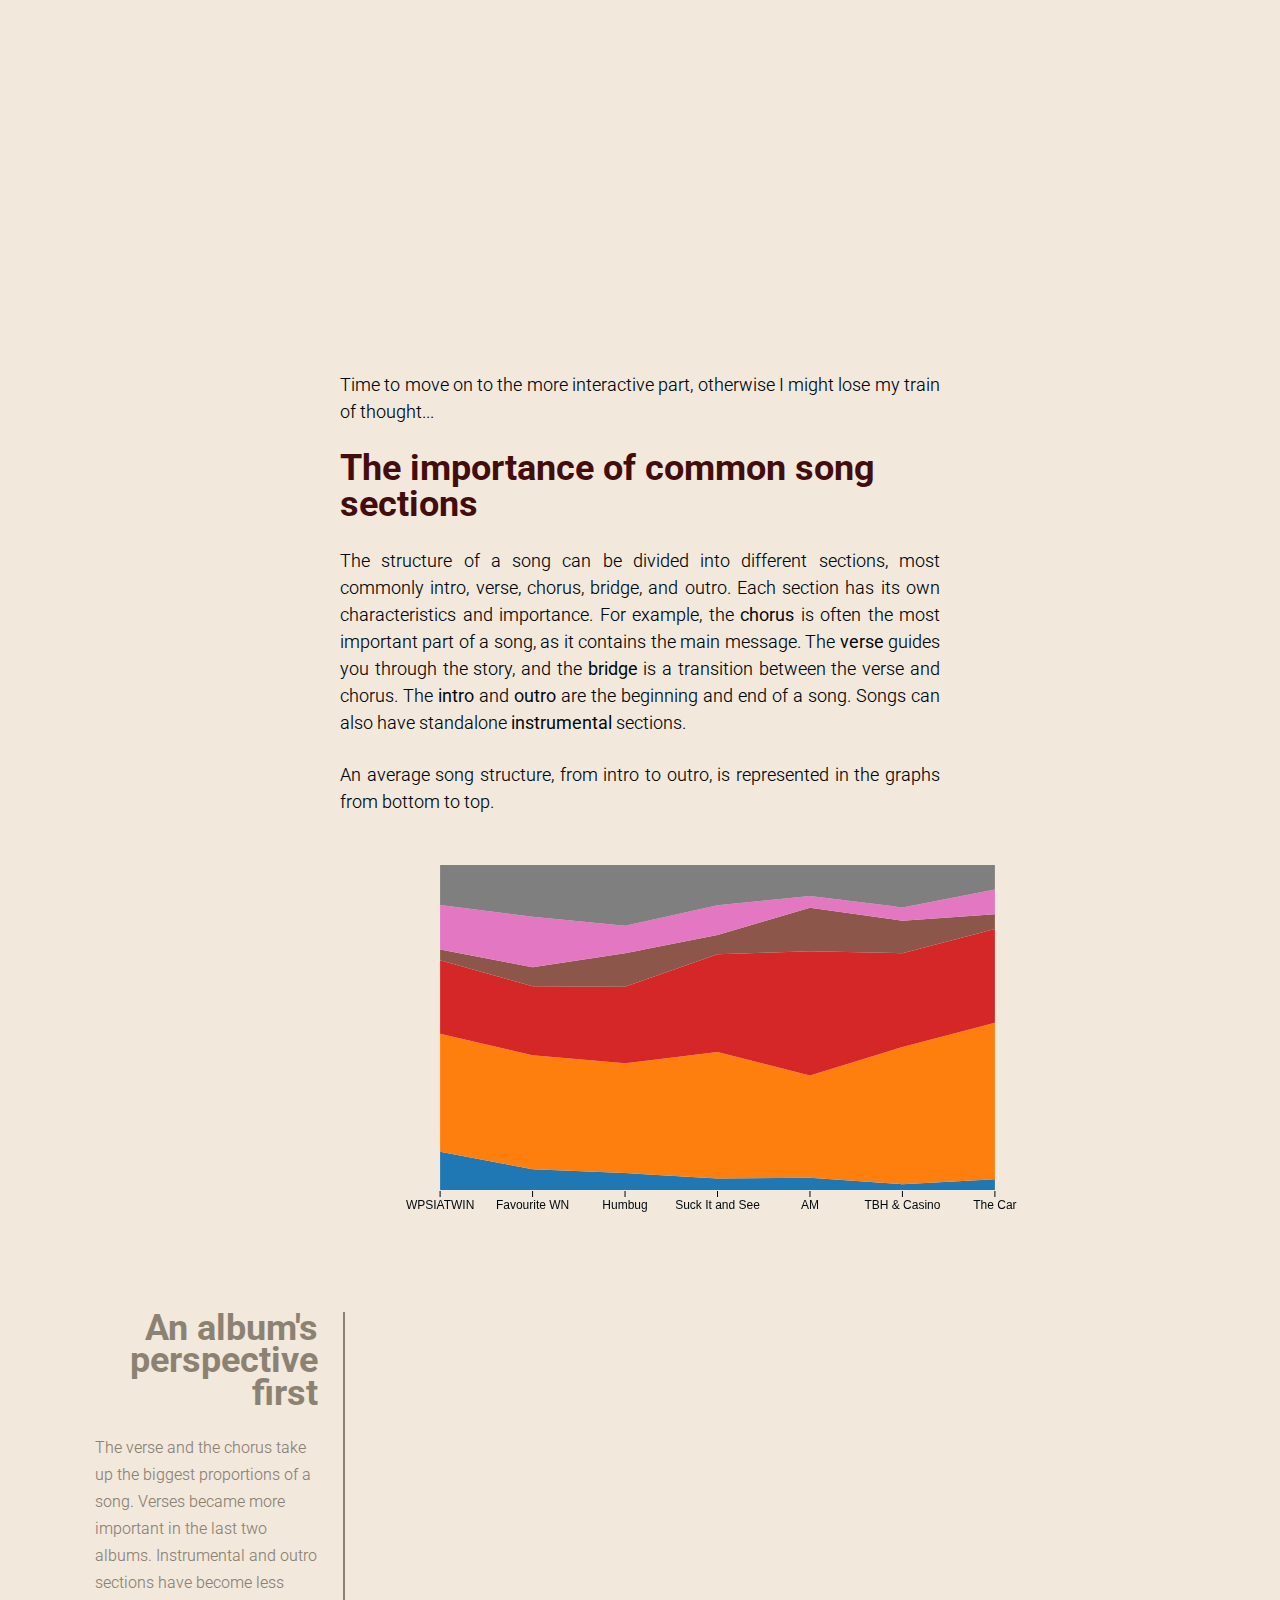
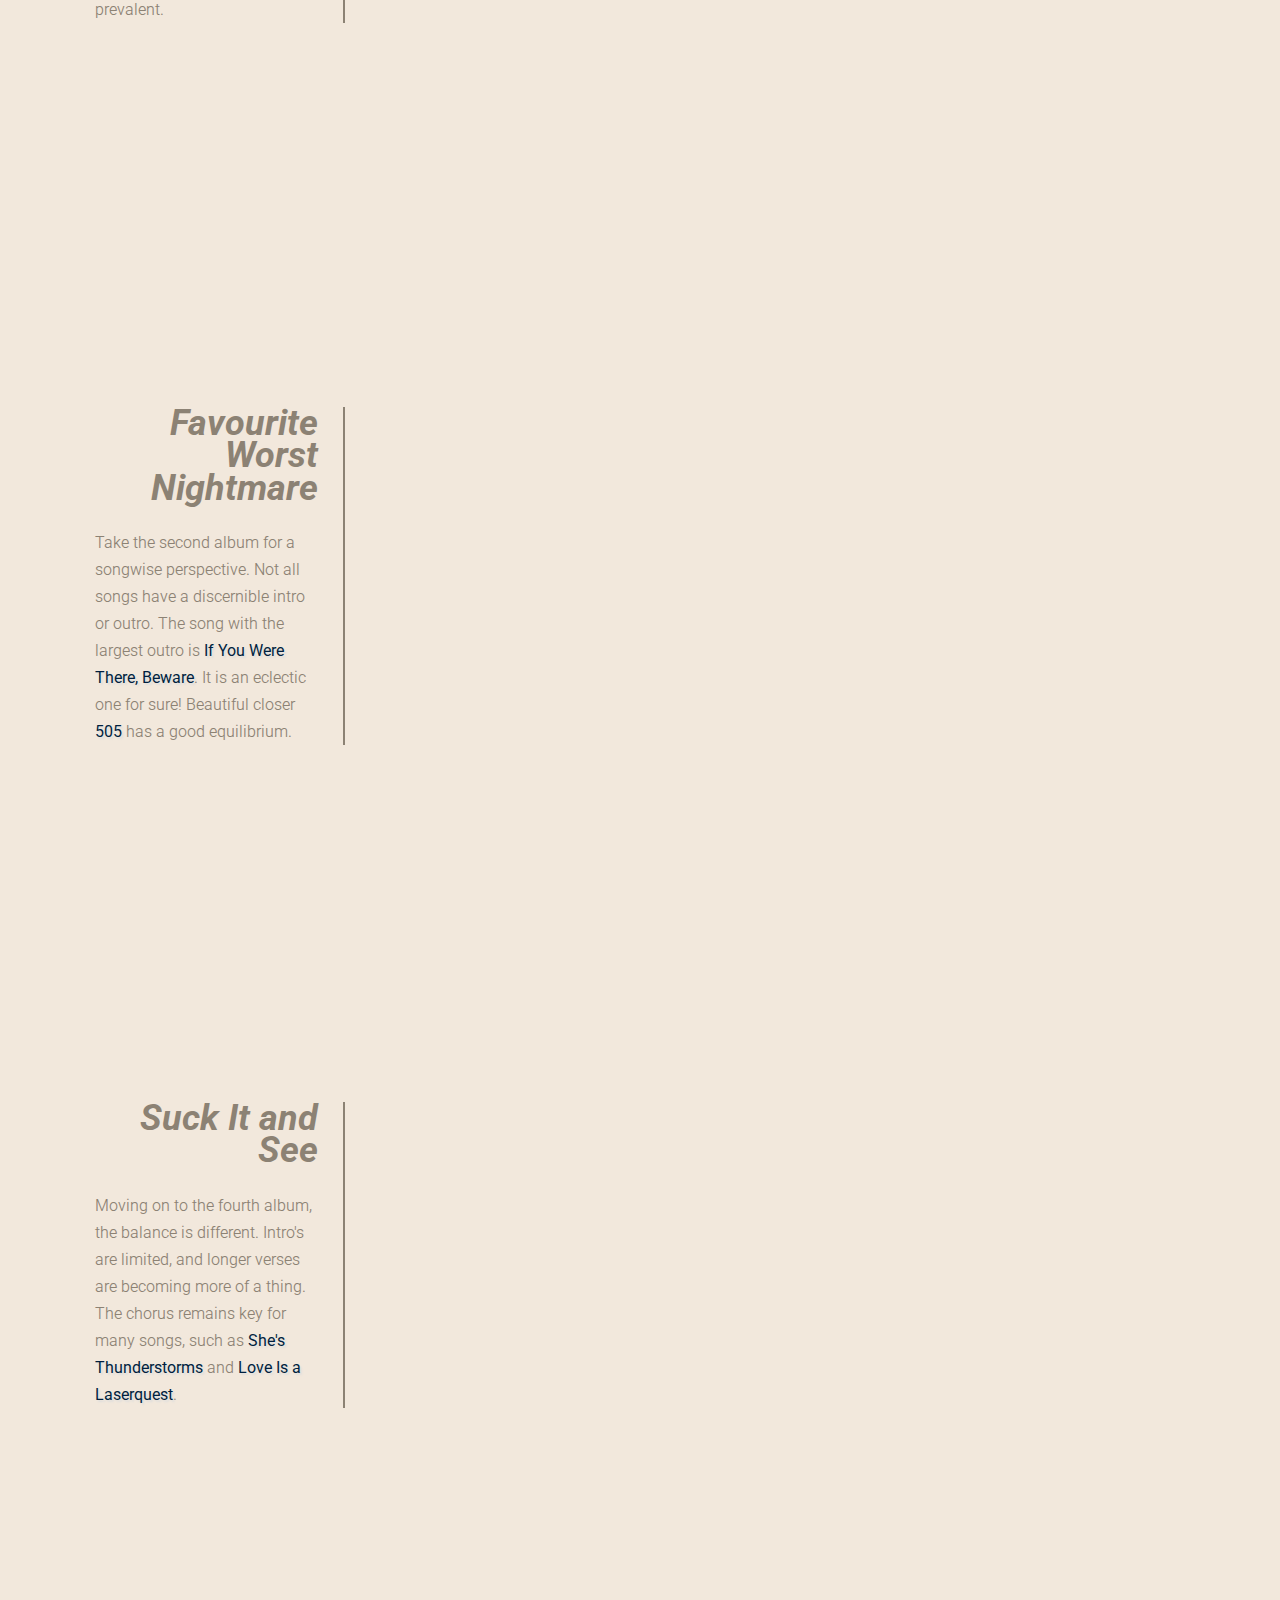
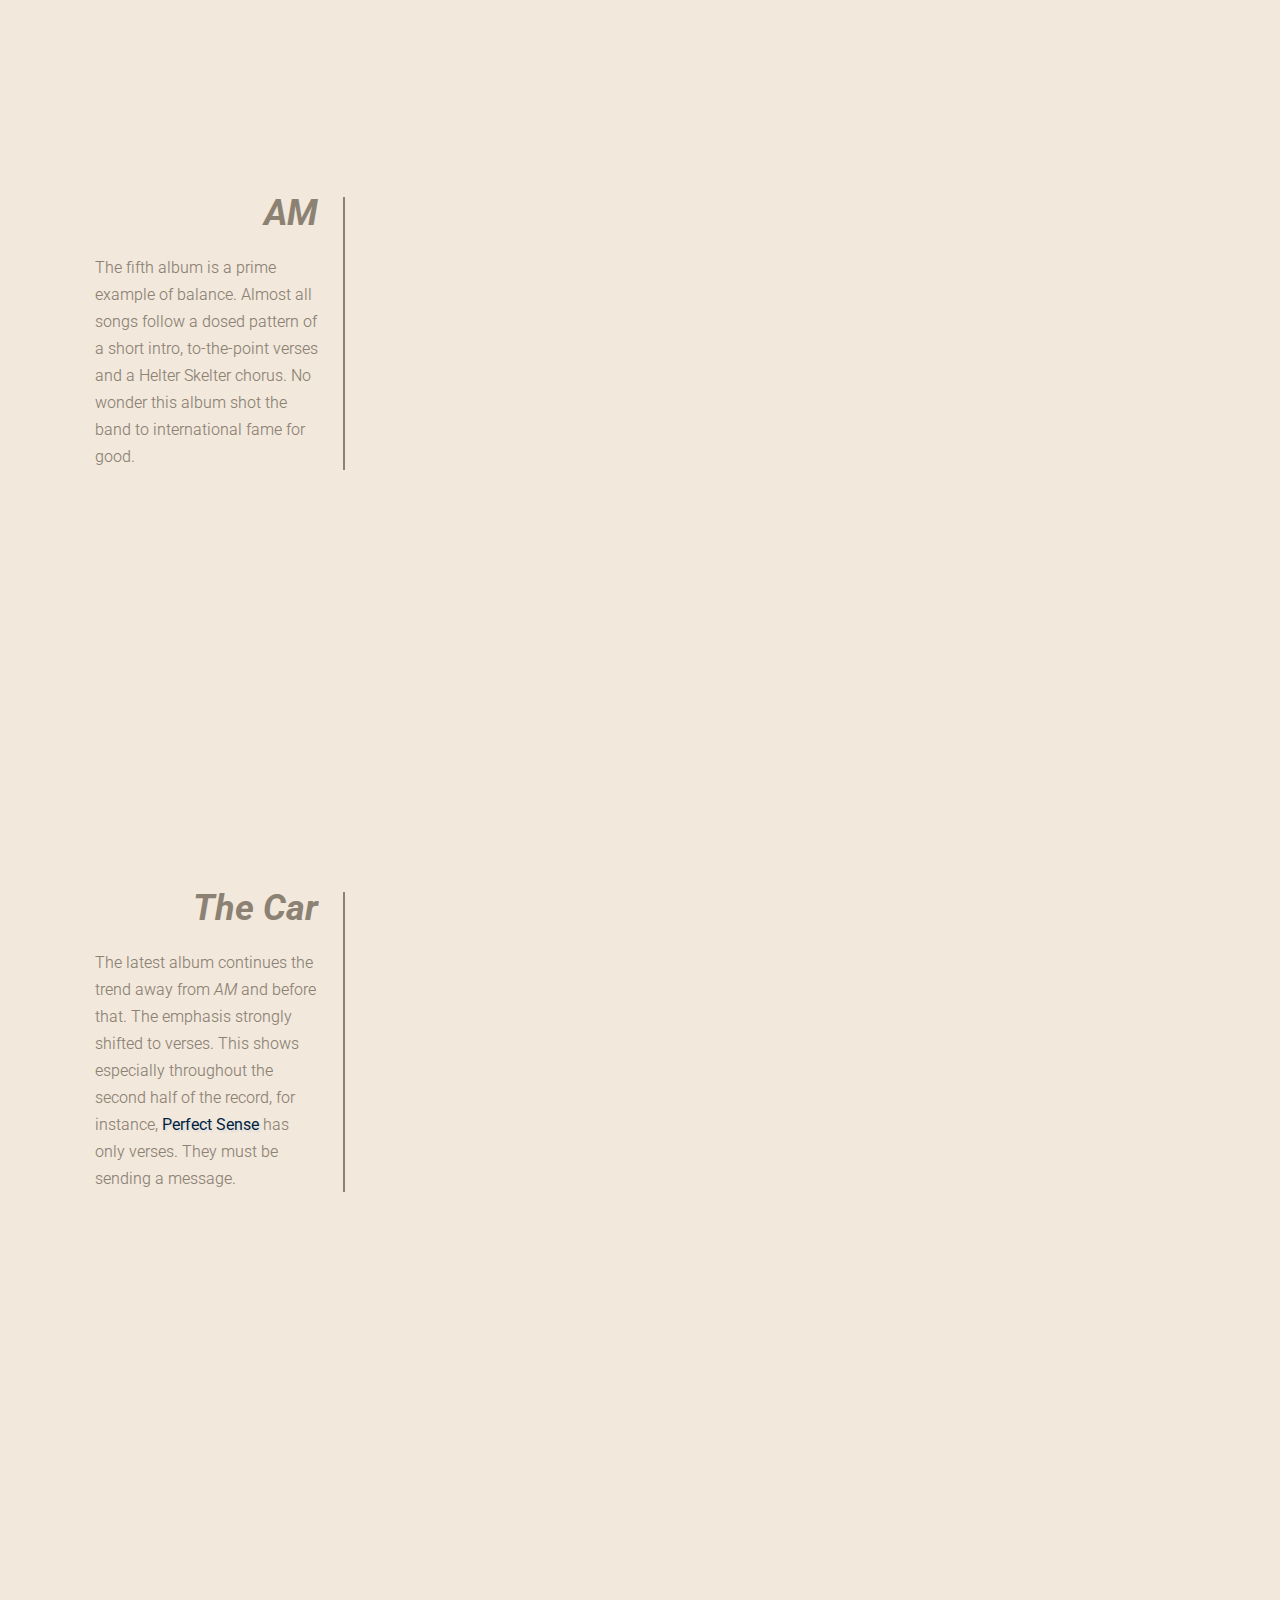
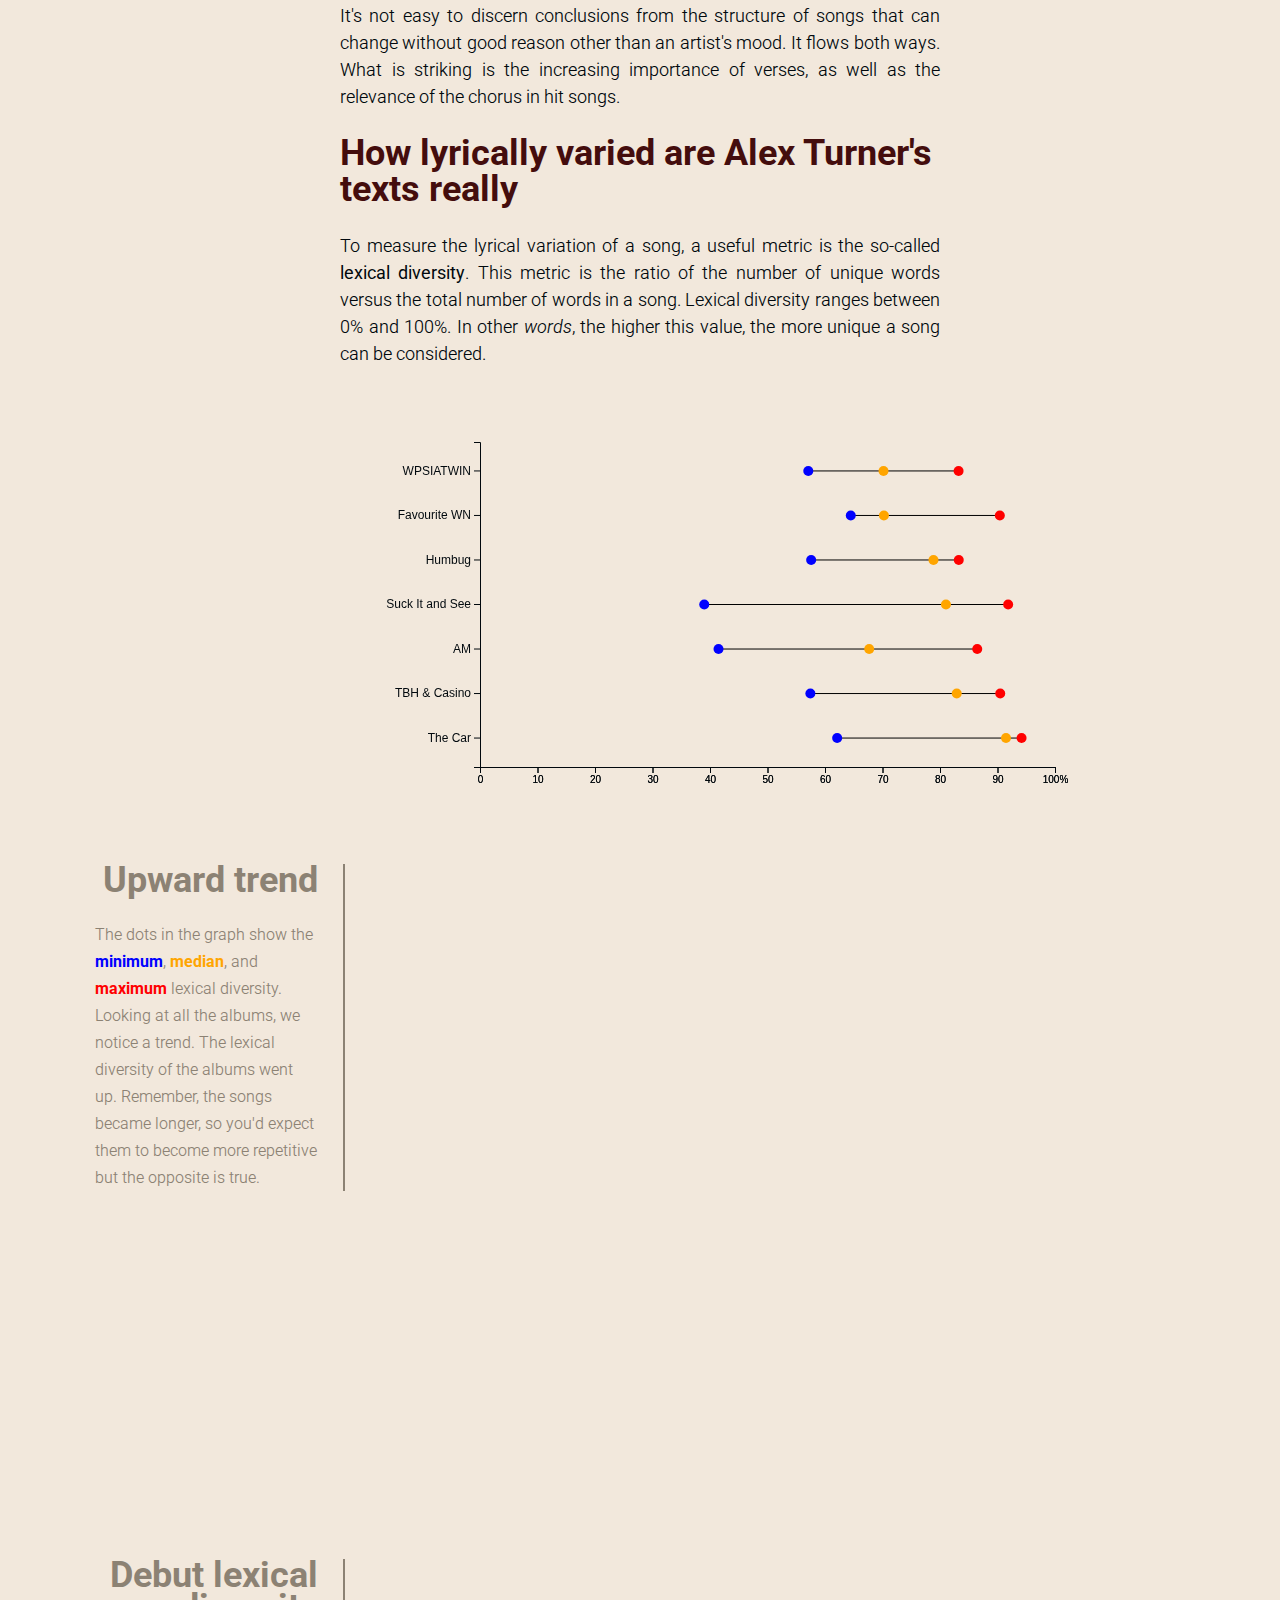
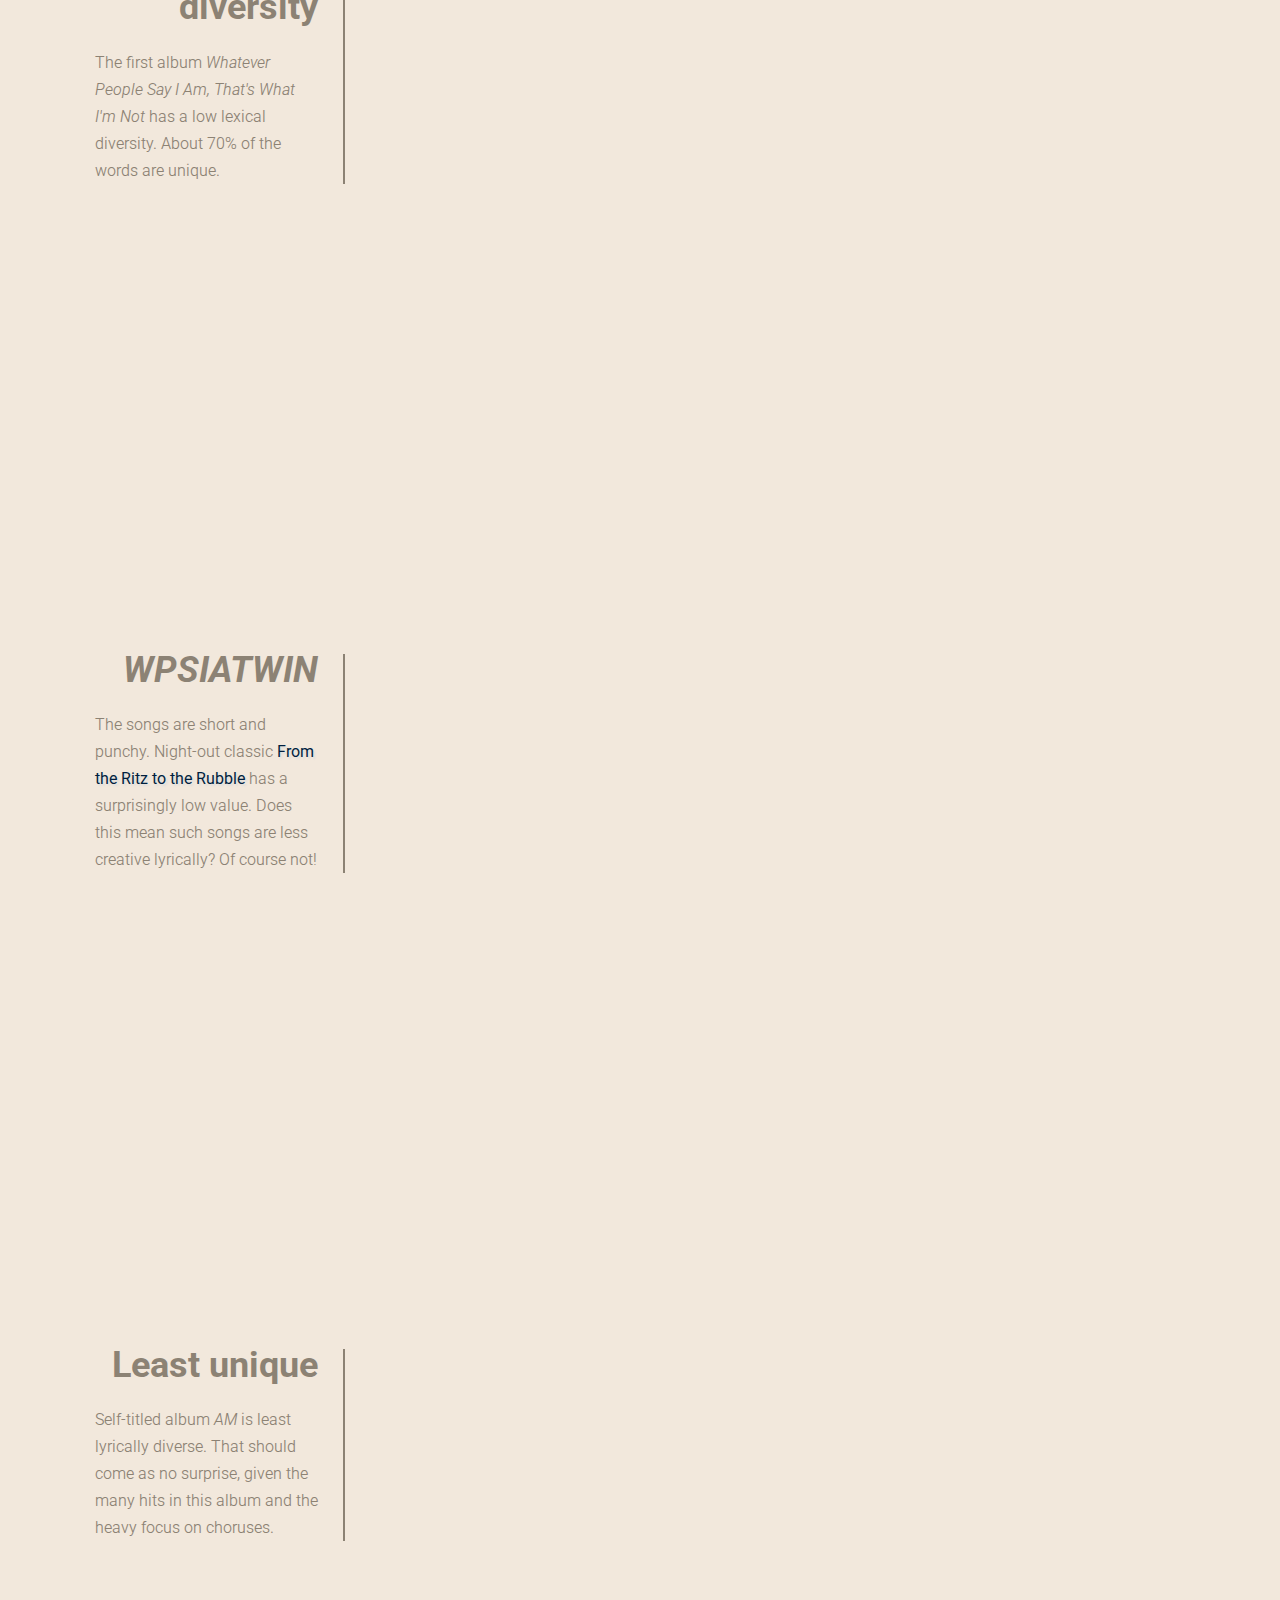
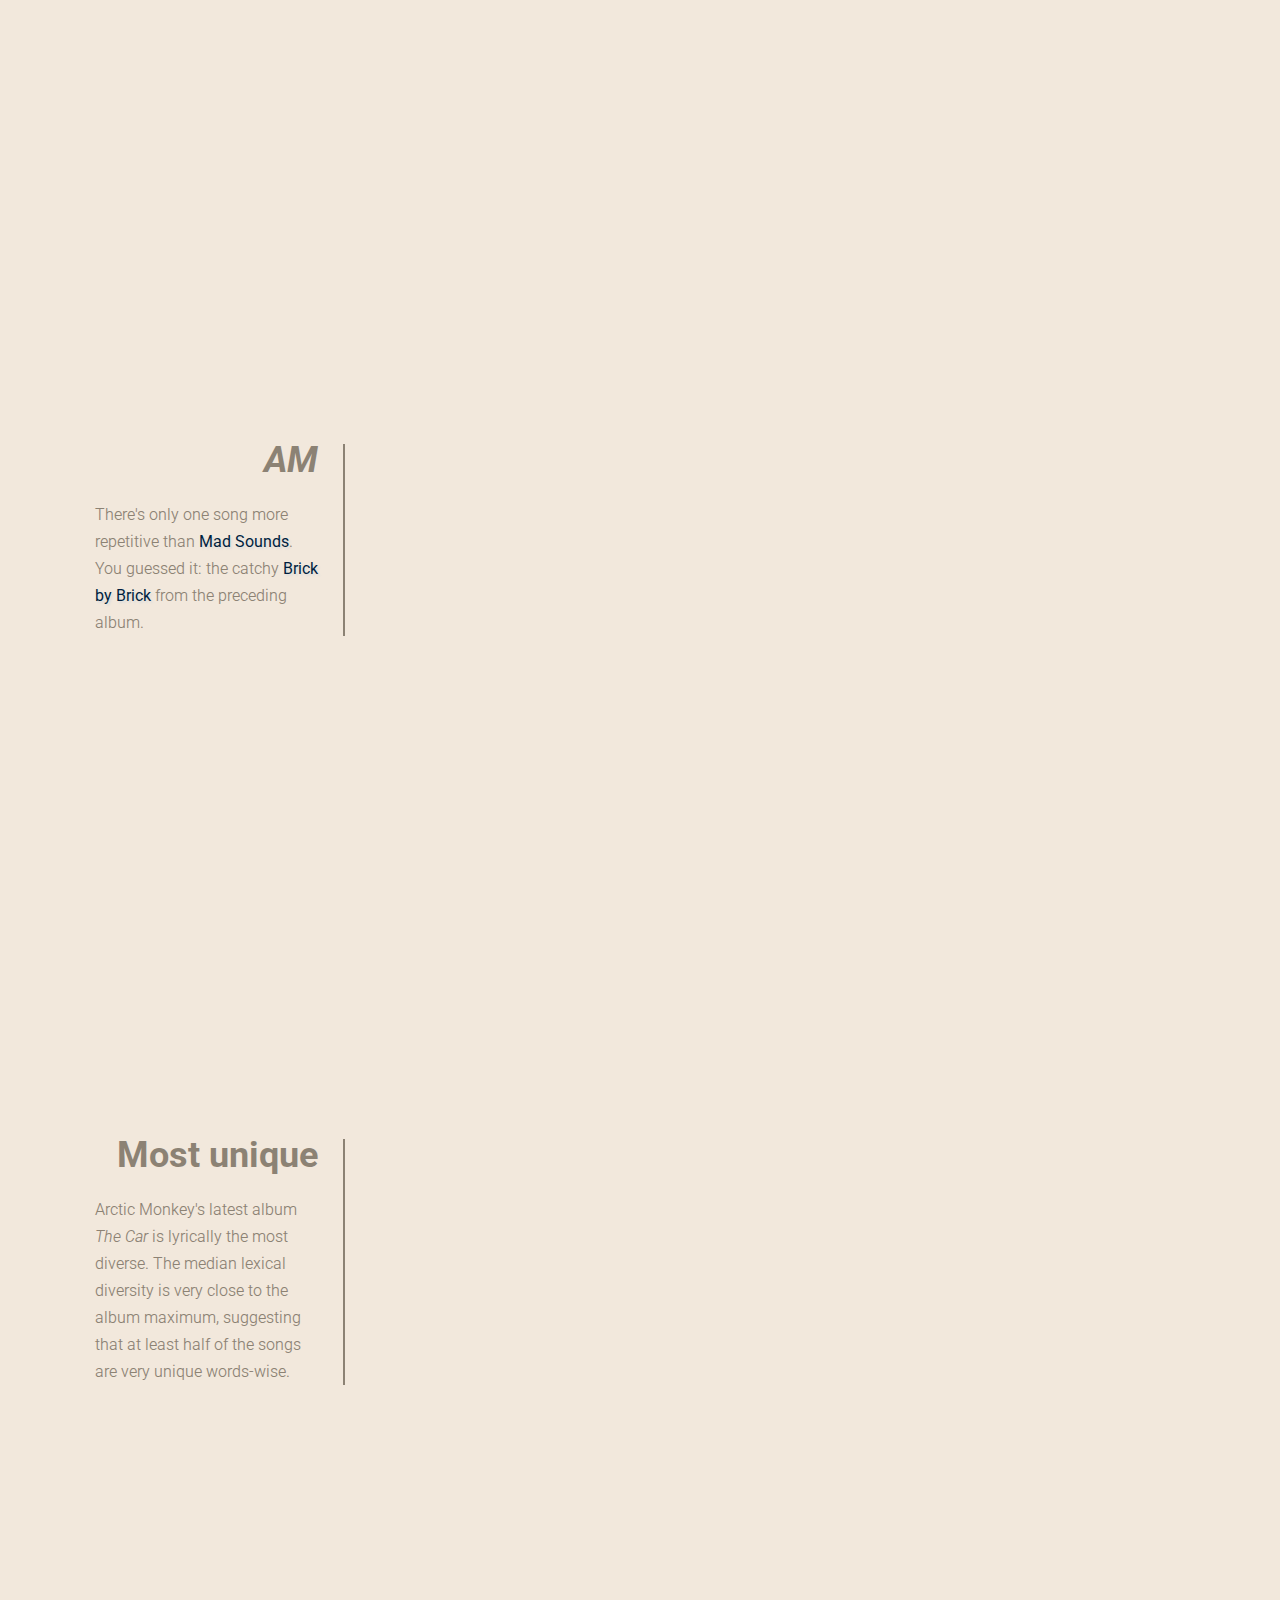
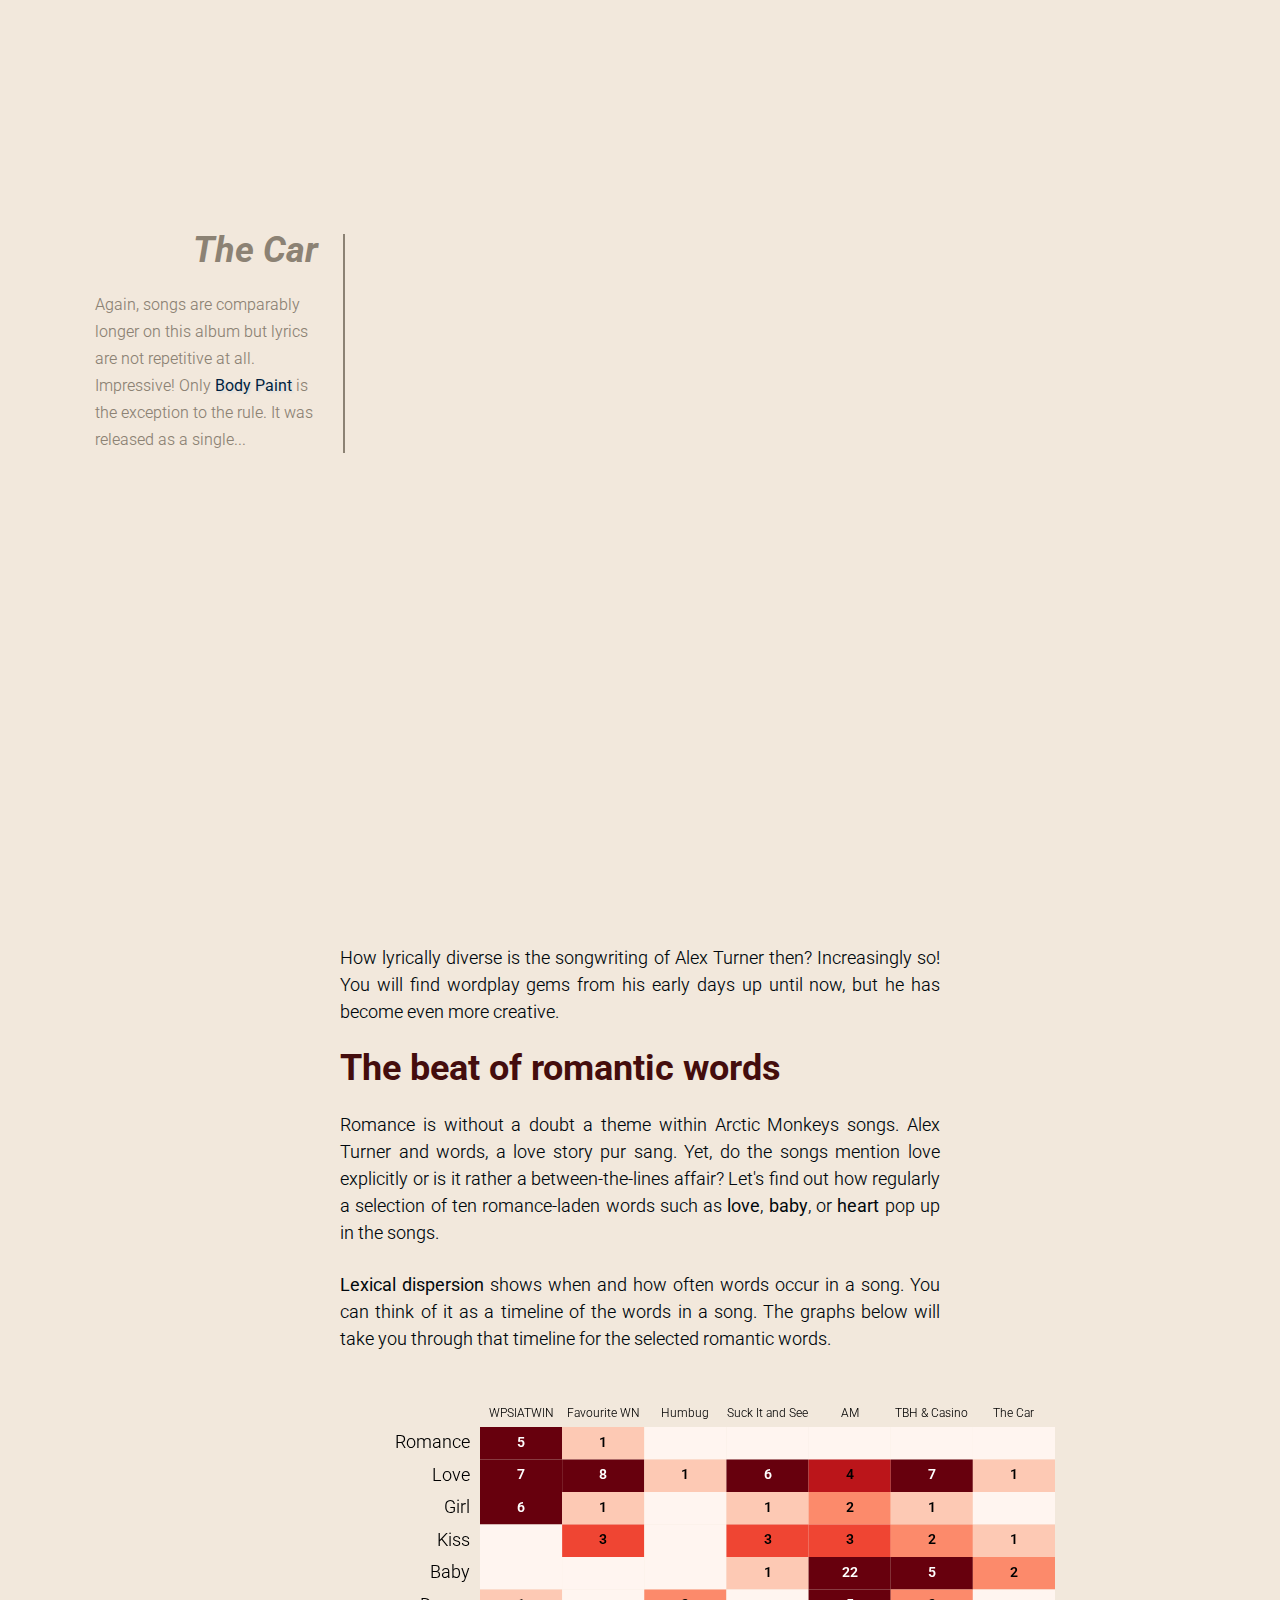
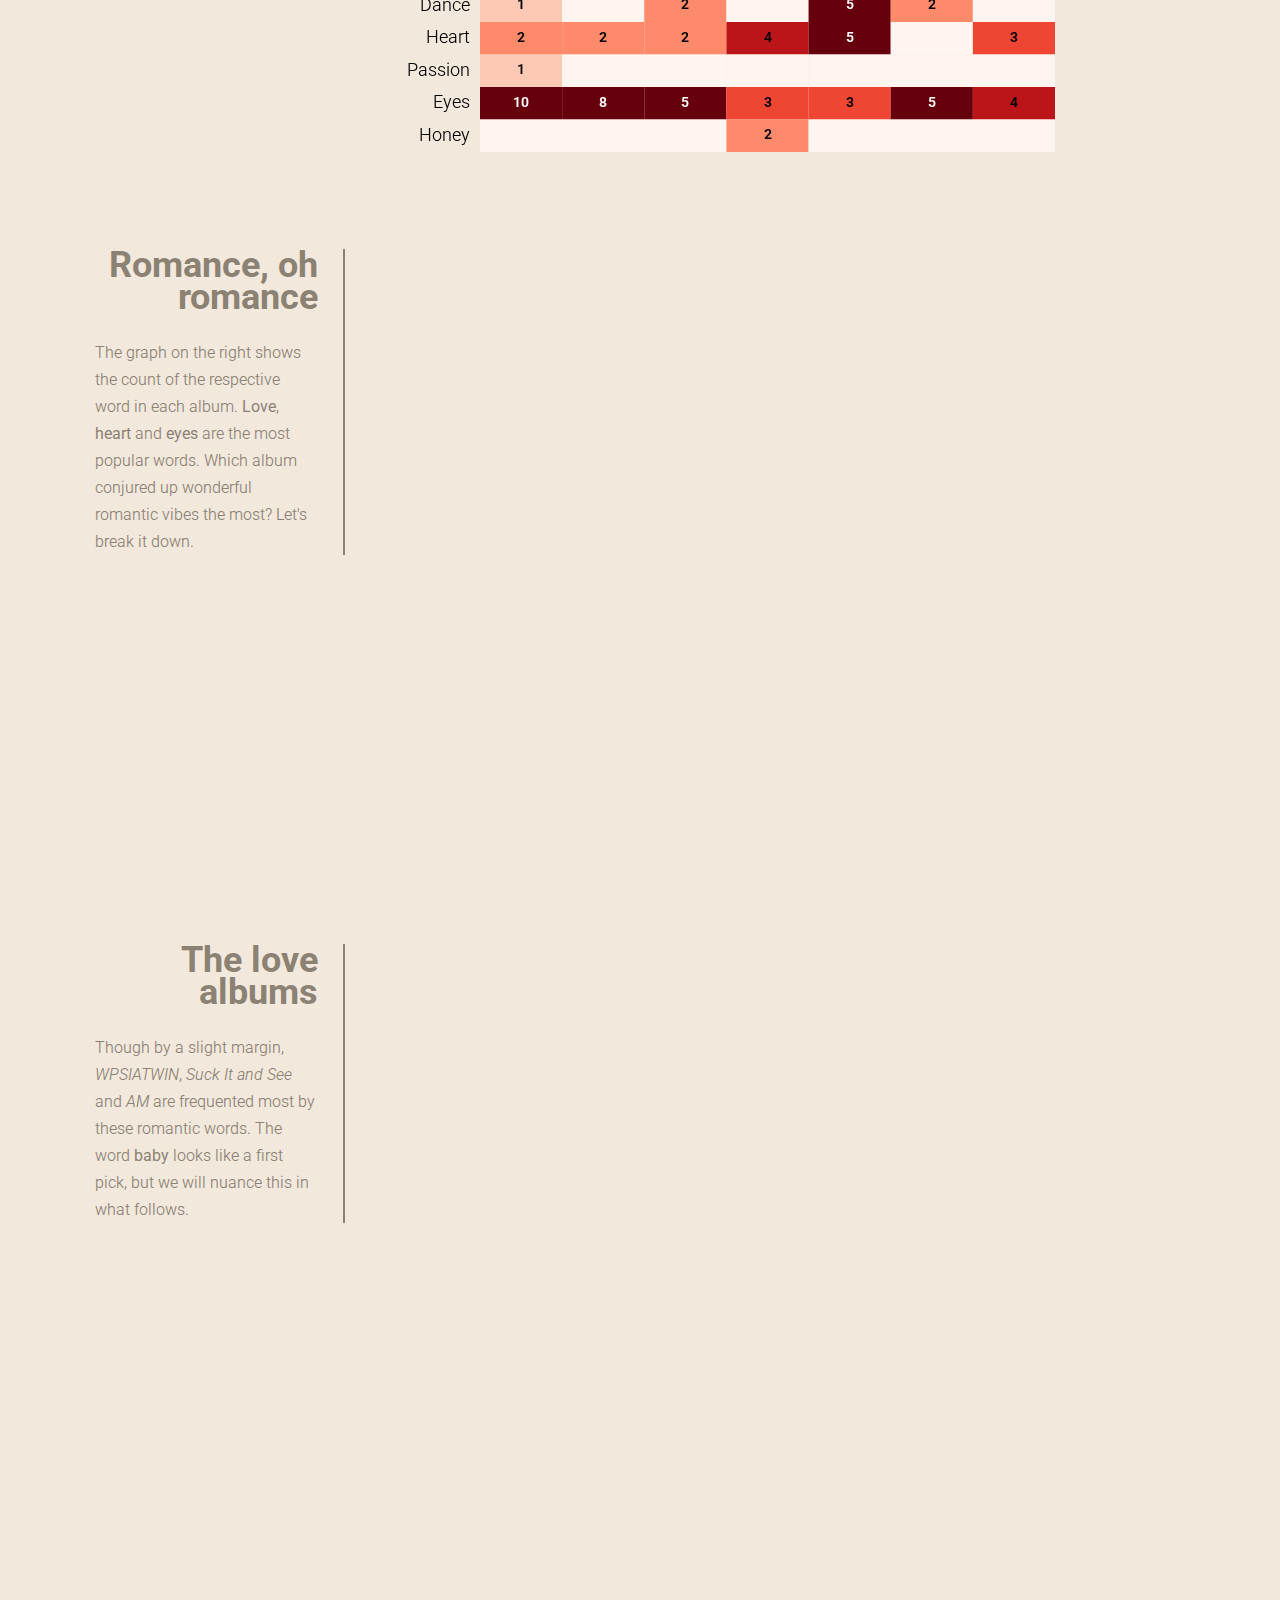
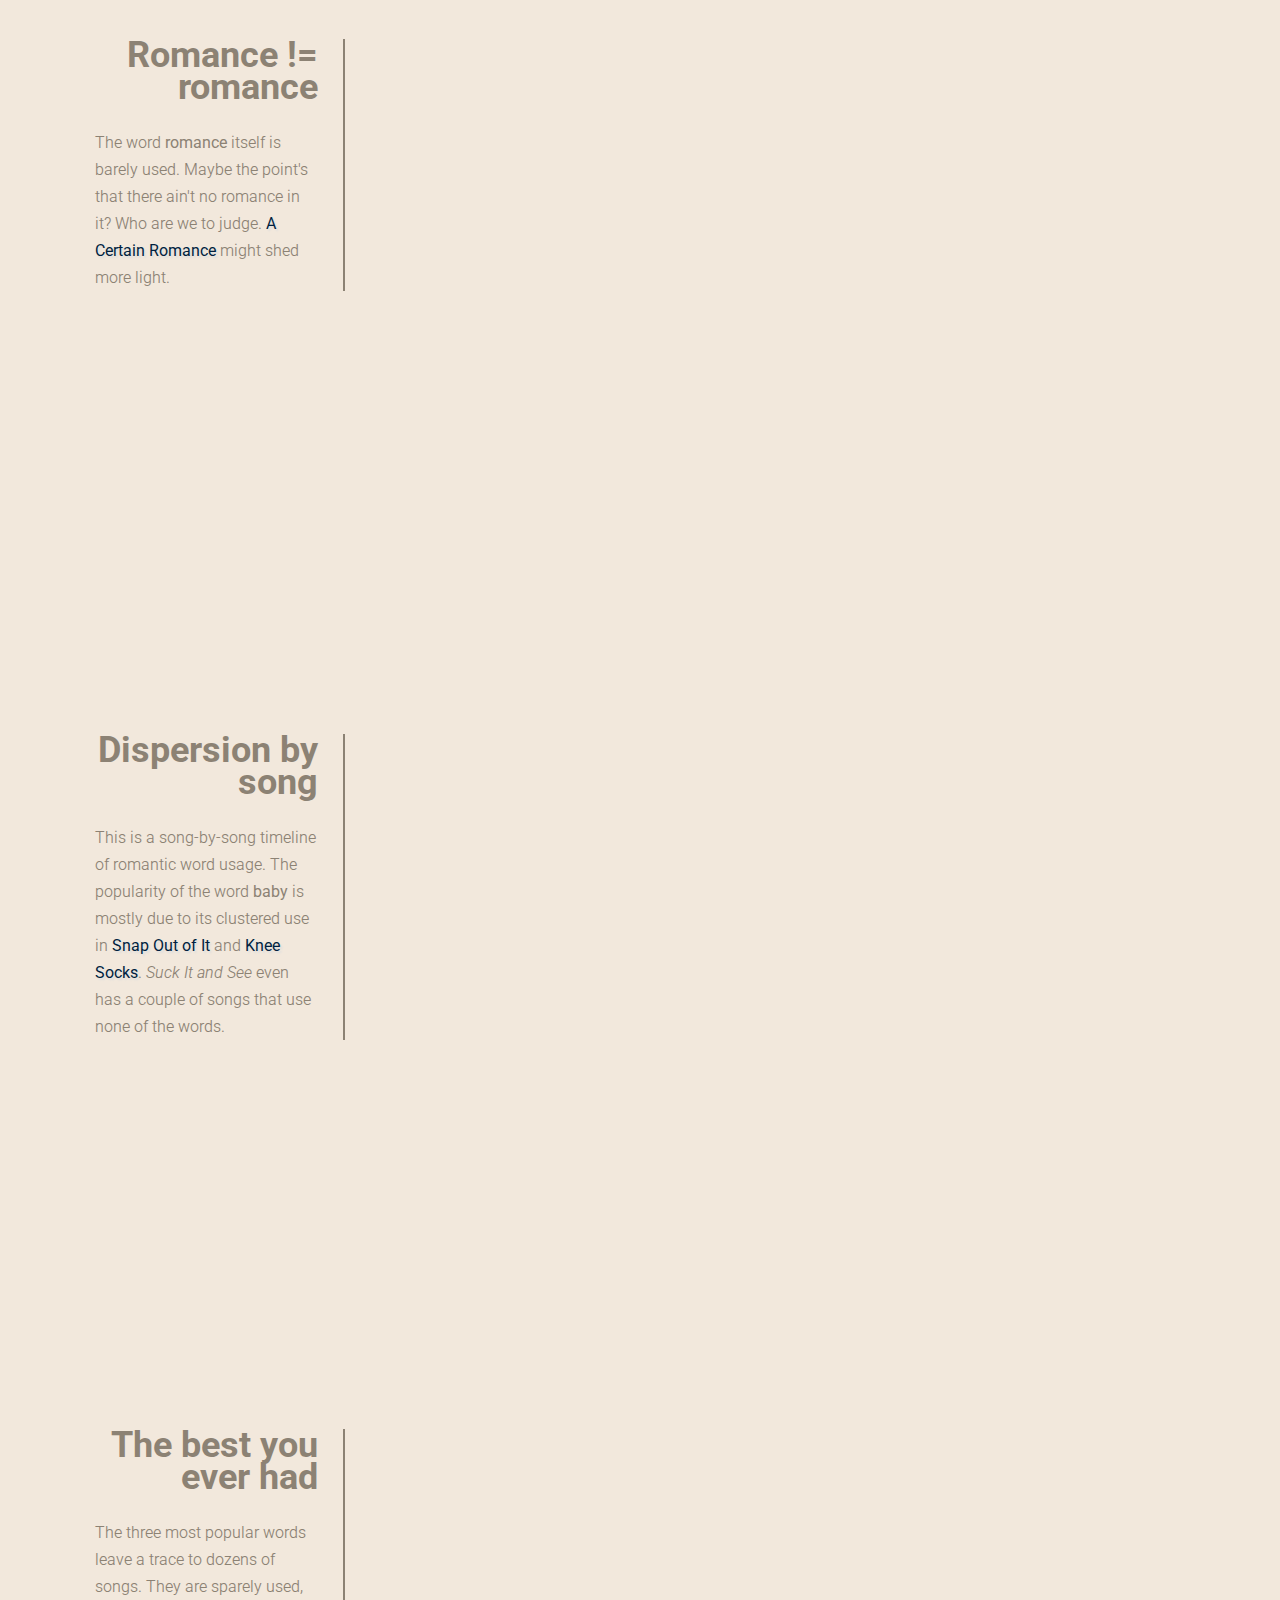
==== commit bdbf5677: "cleaning up" ====
--- a/docs/index.html
+++ b/docs/index.html
@@ -70,12 +70,12 @@
             The Arctic Monkeys are a British rock band formed in Sheffield in 2002.
             Known for their distinctive sound and clever lyrics, they quickly rose to prominence in the mid-2000s.
             Their debut album <i>Whatever People Say I Am, That's What I'm Not</i> (<i>WPSIATWIN</i>) was released in 2006.
-            It became the fastest-selling debut album in UK chart history.
+            It became the fastest-selling debut in UK chart history.
         </p>
         <p>
             The band, led by vocalist and guitarist <b>Alex Turner</b>, is celebrated for its fusion of indie rock, post-punk, and garage rock influences.
             Other members include <b>Jamie Cook</b> on the guitar, <b>Nick O'Malley</b> as bass player, and drummer <b>Matt Helders</b>.
-            The Monkeys have earned critical acclaim and a devoted fan base, making them one of the most influential and enduring acts in modern music.
+            The Monkeys have a devoted fan base and are currently one of the most influential and enduring acts in modern music.
         </p>
         <p>
             Over the years, they have released seven studio albums, which showcased their evolving musical style.
@@ -107,7 +107,7 @@
             Let's now subject Arctic Monkey's said evolving musical style to the test of data analysis and visualization!
         </p>
         <p>
-            To kick off, here's a visual that shows the median and average song duration in seconds for each album.
+            To kick off, here's a visual that shows the median and average song duration in seconds for every album.
             This allows already for an interesting first conclusion, namely that songs have considerably increased in length.
             Not quite sure if the radio stations (or listener's shortening attention span) are happy with that.
         </p>
@@ -124,13 +124,16 @@
       <section class="generic">
         <h2 class="title">The importance of common song sections</h2>
         <p>
-            The structure of a song is often divided into different sections, most commonly intro, verse, chorus, bridge, and outro.
+            The structure of a song can be divided into different sections, most commonly intro, verse, chorus, bridge, and outro.
             Each section has its own characteristics and importance.
             For example, the <b>chorus</b> is often the most important part of a song, as it contains the main message.
             The <b>verse</b> guides you through the story, and the <b>bridge</b> is a transition between the verse and chorus.
             The <b>intro</b> and <b>outro</b> are the beginning and end of a song.
             Songs can also have standalone <b>instrumental</b> sections.
         </p>
+        <p>
+            An average song structure, from intro to outro, is represented in the graphs from bottom to top.
+        </p>
       </section>
 
       <section id="scrolly-importance">
@@ -142,7 +145,6 @@
             <div class="step" data-step="1">
                 <h2>An album's perspective first</h2>
                 <p>
-                    A typical song structure, from intro to outro, is represented from bottom to top.
                     The verse and the chorus take up the biggest proportions of a song.
                     Verses became more important in the last two albums.
                     Instrumental and outro sections have become less prevalent.
@@ -190,7 +192,7 @@
         </article>
       </section>
 
-      <section class="generic">
+      <section class="generic transition">
         <p>
             It's not easy to discern conclusions from the structure of songs that can change without good reason other than an artist's mood.
             It flows both ways.
@@ -282,7 +284,7 @@
         </article>
       </section>
 
-      <section class="generic">
+      <section class="generic transition">
         <p>
             How lyrically diverse is the songwriting of Alex Turner then?
             Increasingly so!
@@ -366,7 +368,7 @@
         </article>
       </section>
 
-      <section class="generic">
+      <section class="generic transition">
         <p>
             Of course, a romantic atmosphere is much more subtle than (ten) words can ever convey.
             We all know that.
@@ -374,7 +376,7 @@
         </p>
       </section>
 
-      <section class="generic" id="outro">
+      <section class="generic">
         <p class="separator">
         </p>
         <p>
--- a/docs/style.css
+++ b/docs/style.css
@@ -16,7 +16,7 @@
 }
 
 .styled-button {
-    padding: 5px 10px;
+    padding: 1% 1.5%;
     background-color: #0b273a;
     color: #fff;
     border: none;
@@ -31,6 +31,7 @@
 }
 
 #album-buttons {
+    text-align: center;
     margin-bottom: 15px;
 }
 
@@ -80,8 +81,7 @@
 
 .bsongs {
     color: #001f3f;
-    /* text-decoration: underline; */
-    text-shadow: 3px 3px 3px #ddd;
+    text-shadow: 2px 2px 2px #ddd;
 }
 
 h1 {
@@ -154,12 +154,17 @@
     color: #000;
 }
 
+.generic.transition {
+    padding-top: 15px;
+}
+
 figure {
     position: -webkit-sticky;
     position: sticky;
     right: 0;
     width: 1000px;
-    margin: 0 auto;
+    /* margin: 0 auto; */
+    margin-bottom: 2%;
     -webkit-transform: translate3d(0, 0, 0);
     -moz-transform: translate3d(0, 0, 0);
     transform: translate3d(0, 0, 0);
@@ -172,16 +177,8 @@
     float: right;
 }
 
-#viz-importance, #viz-diversity, #viz-dispersion {
-    opacity: 1;
-}
-
 .step {
-    margin: 25px 0;
-}
-
-.step:last-of-type {
-    margin-bottom: 10px;
+    margin: 20px 5px;
 }
 
 .step h2, .step p {
@@ -201,34 +198,27 @@
     color: #8C8274;
 }
 
+.step p {
+    font-size: .9em;
+    text-align: left;
+}
+
 .step.is-active h2, .step.is-active p {
     border-right-color: #01080D;
     color: #01080D;
 }
 
+/* .step:last-of-type {
+    margin-bottom: 10px;
+} */
+
 p {
     text-align: justify;
     margin-bottom: 25px;
-
 }
 
 p strong {
     font-weight: 700;
-}
-
-ul {
-    margin-bottom: 25px;
-}
-
-ol li {
-    list-style: disc;
-    padding-left: 15px;
-    margin-left: 15px;
-    margin-left: 15px;
-}
-
-.step p {
-    font-size: .9em;
 }
 
 p.separator {
@@ -263,28 +253,7 @@
     color: blue;
 }
 
-.tooltip {
-    margin: 0 auto;
-    margin-bottom: -5px;
-    color: #01080D;
-    position: absolute;
-    right: 20px;
-    width: 500px;
-    text-align: right;
-    font-size: .7em;
-    font-weight: 700;
-}
-
-.axis path, .axis line {
-    color: #F2E8DC;
-    stroke: #F2E8DC;
-}
-
-.axis text {
-    fill: #F2E8DC;
-}
-
 a {
     font-weight: 700;
-    color: #67DDBD;
+    color: #0ea57d;
 }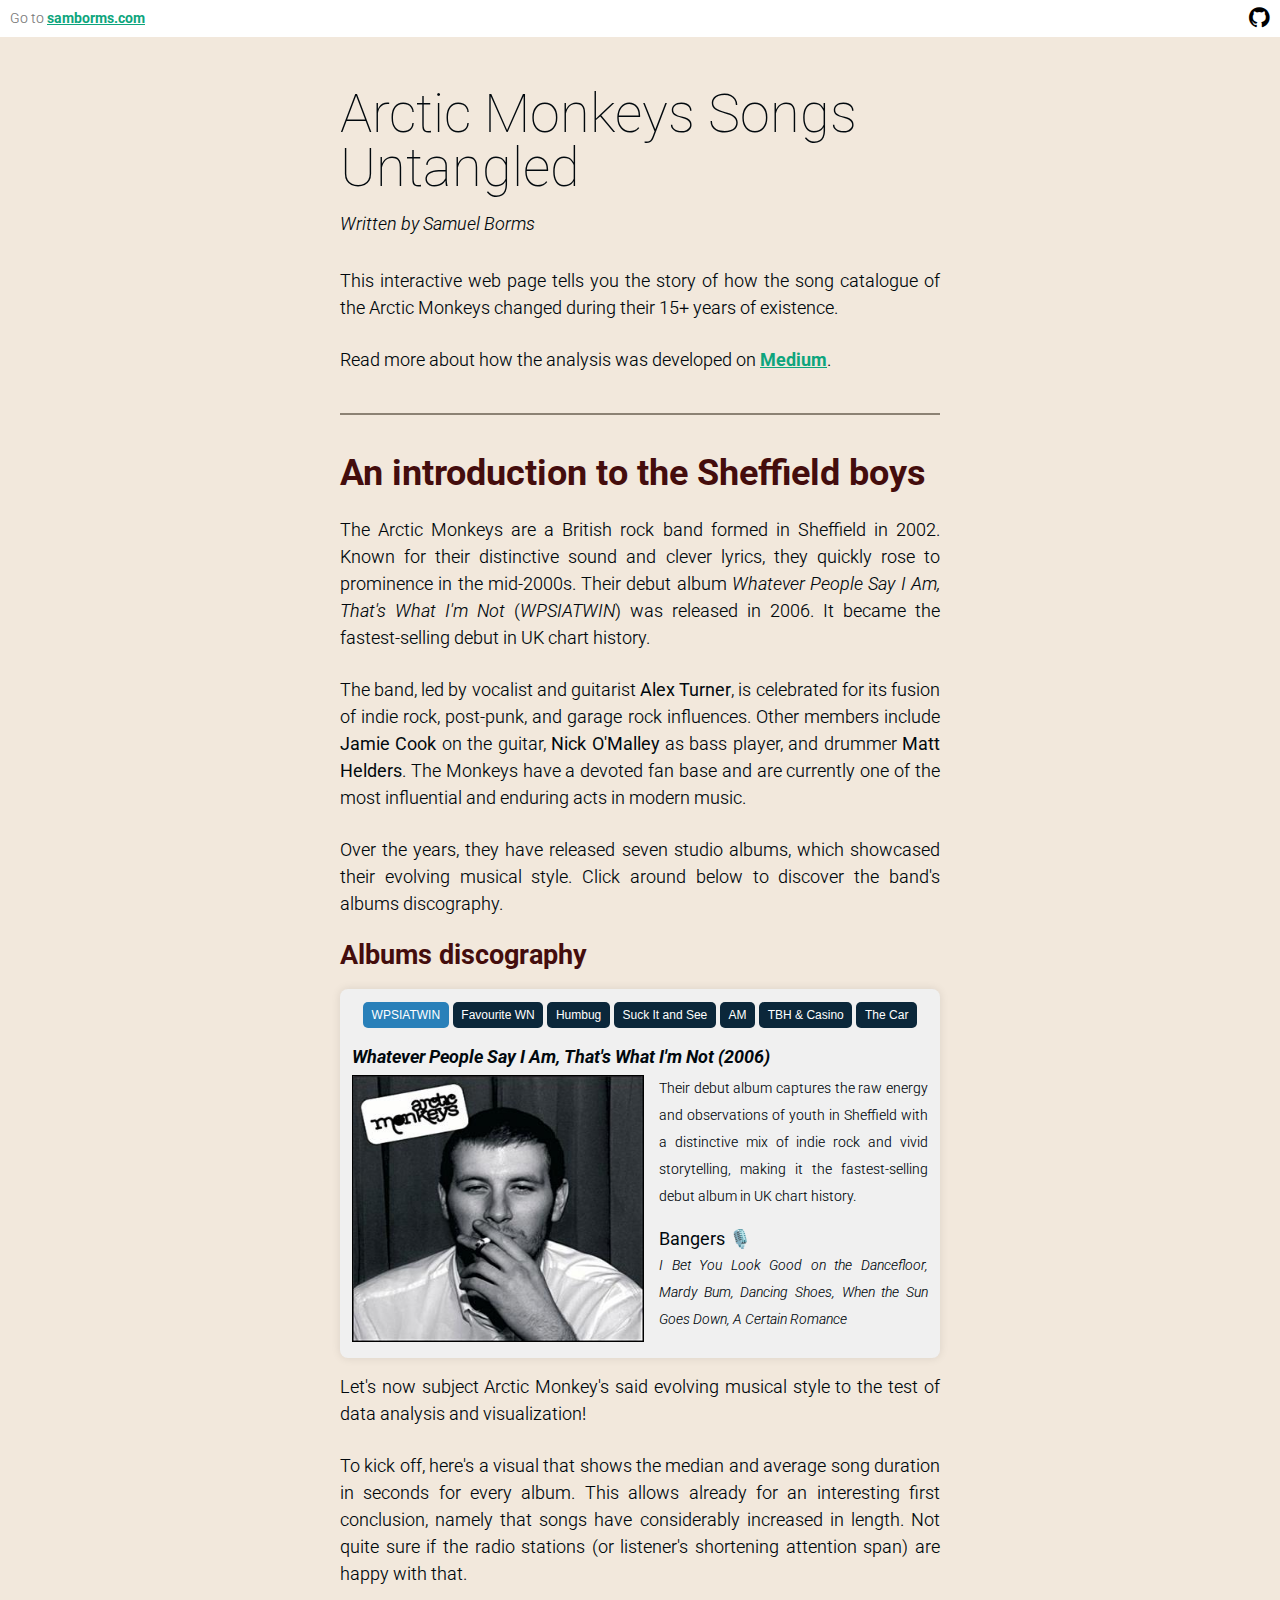
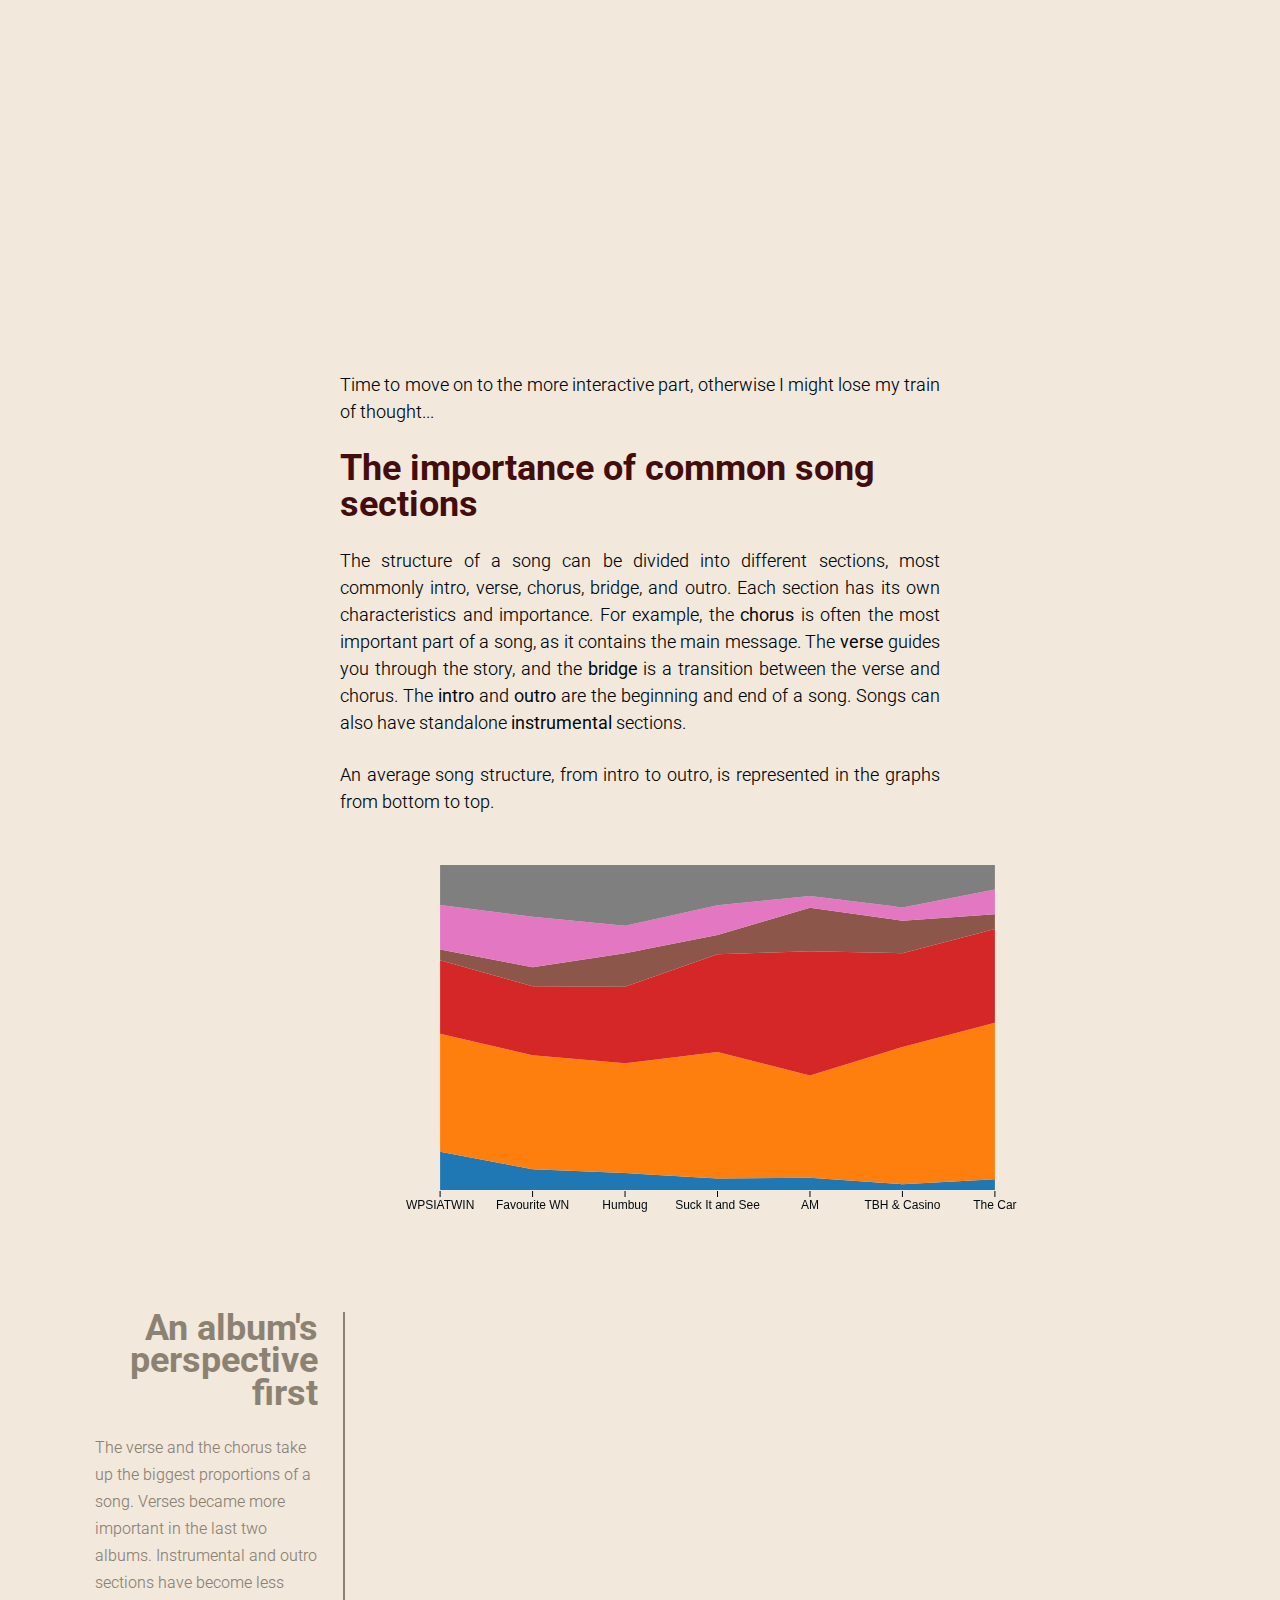
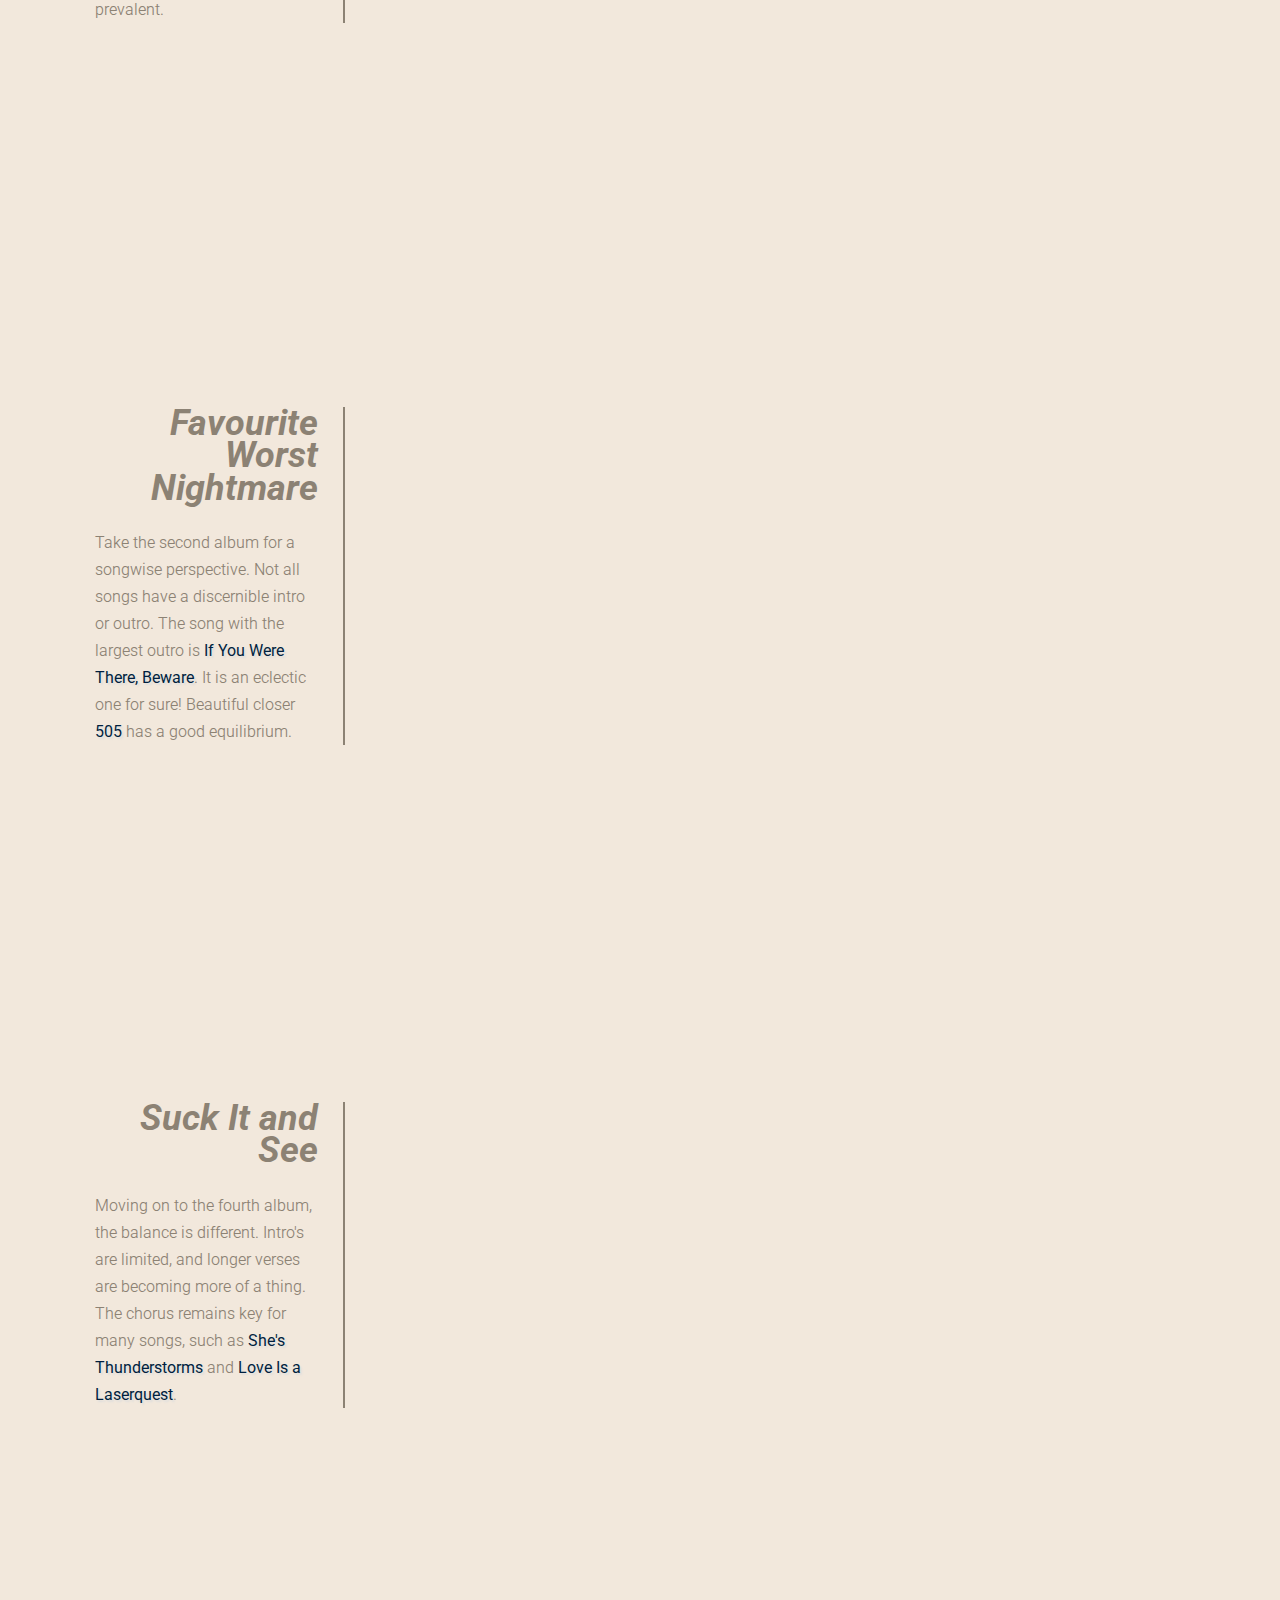
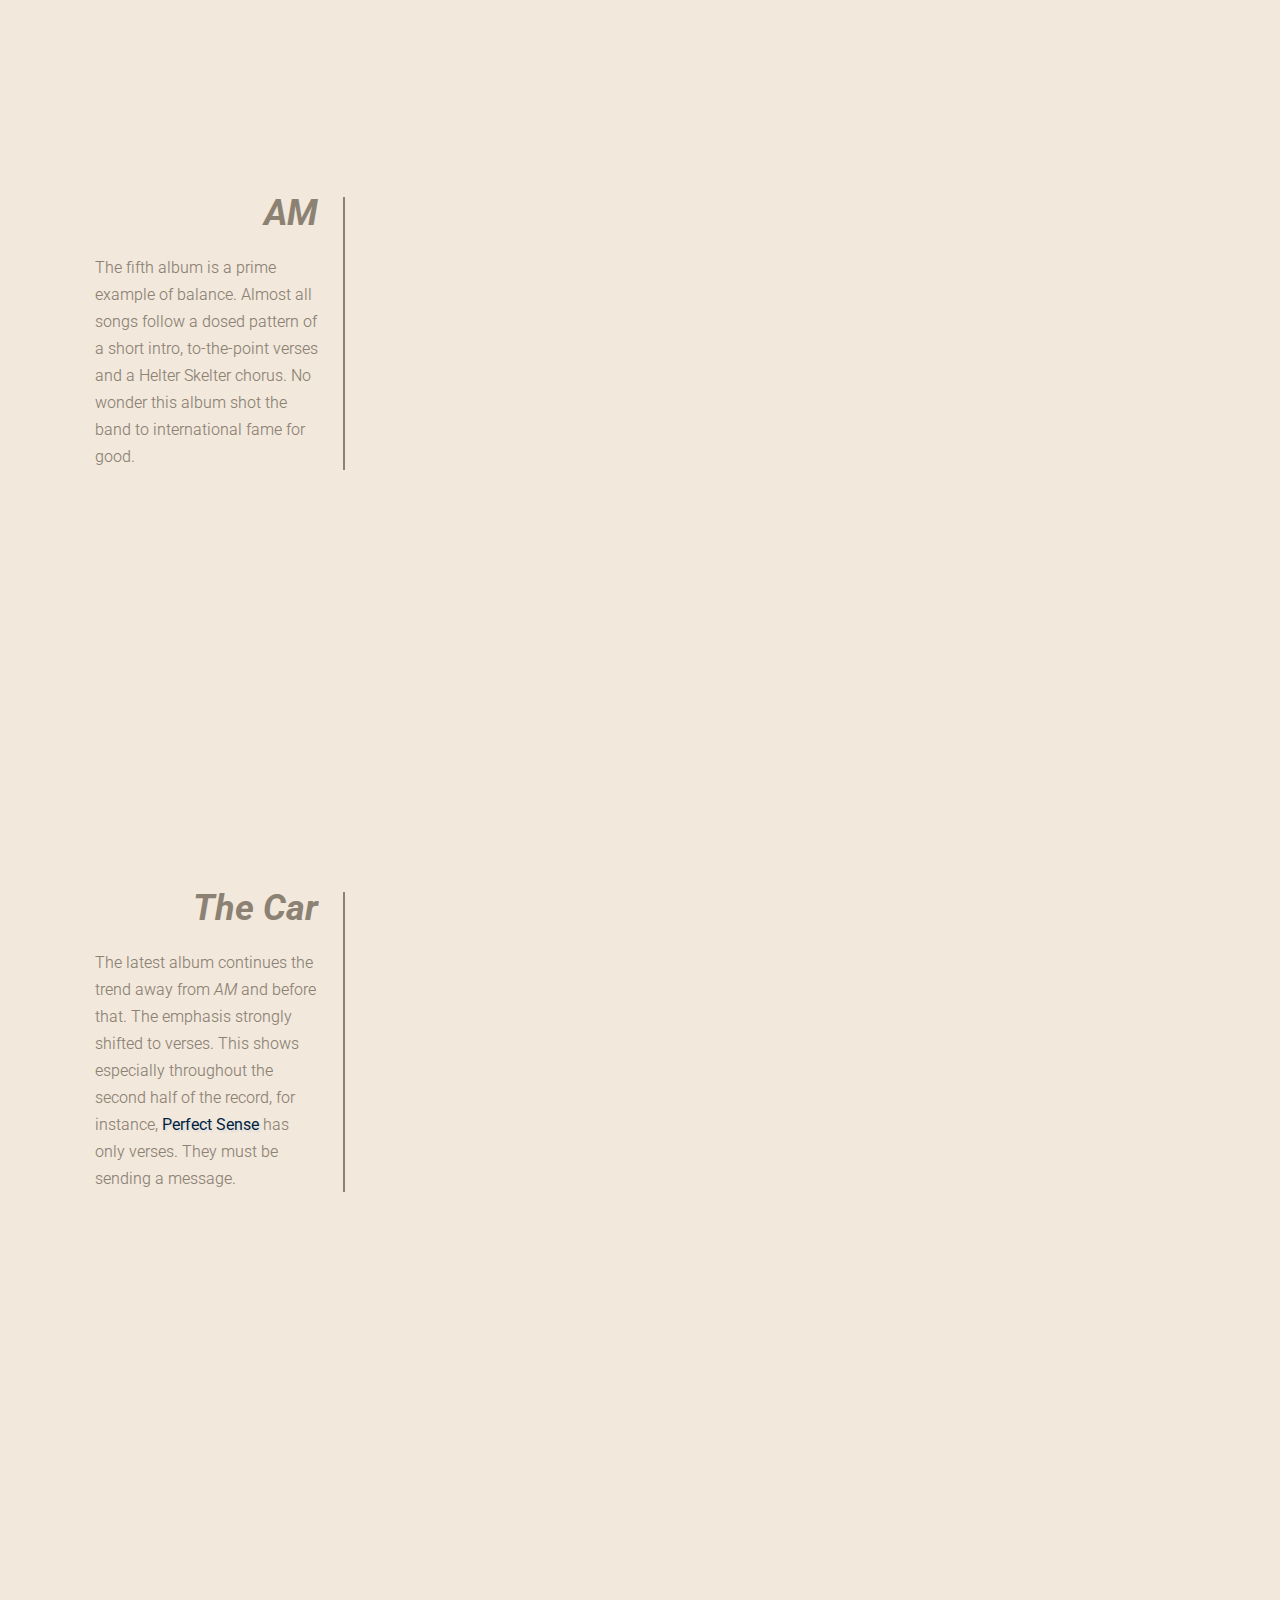
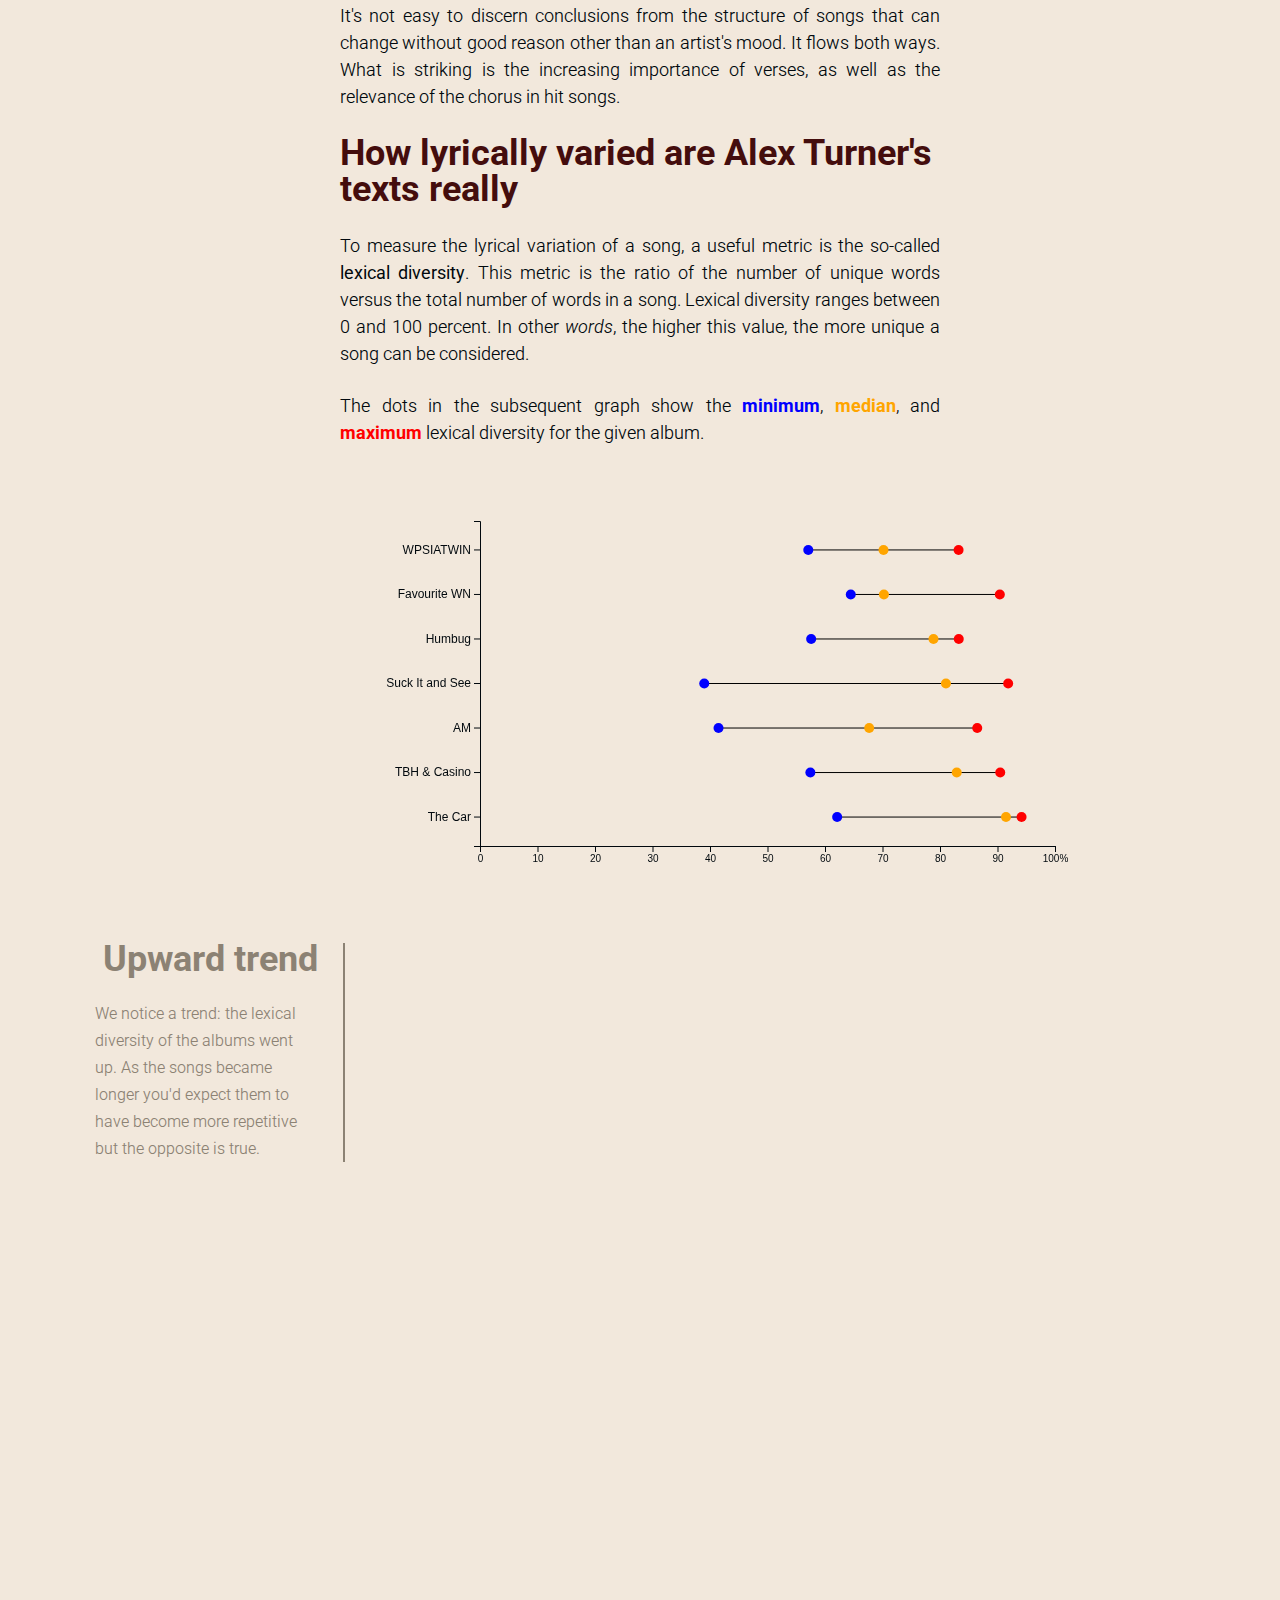
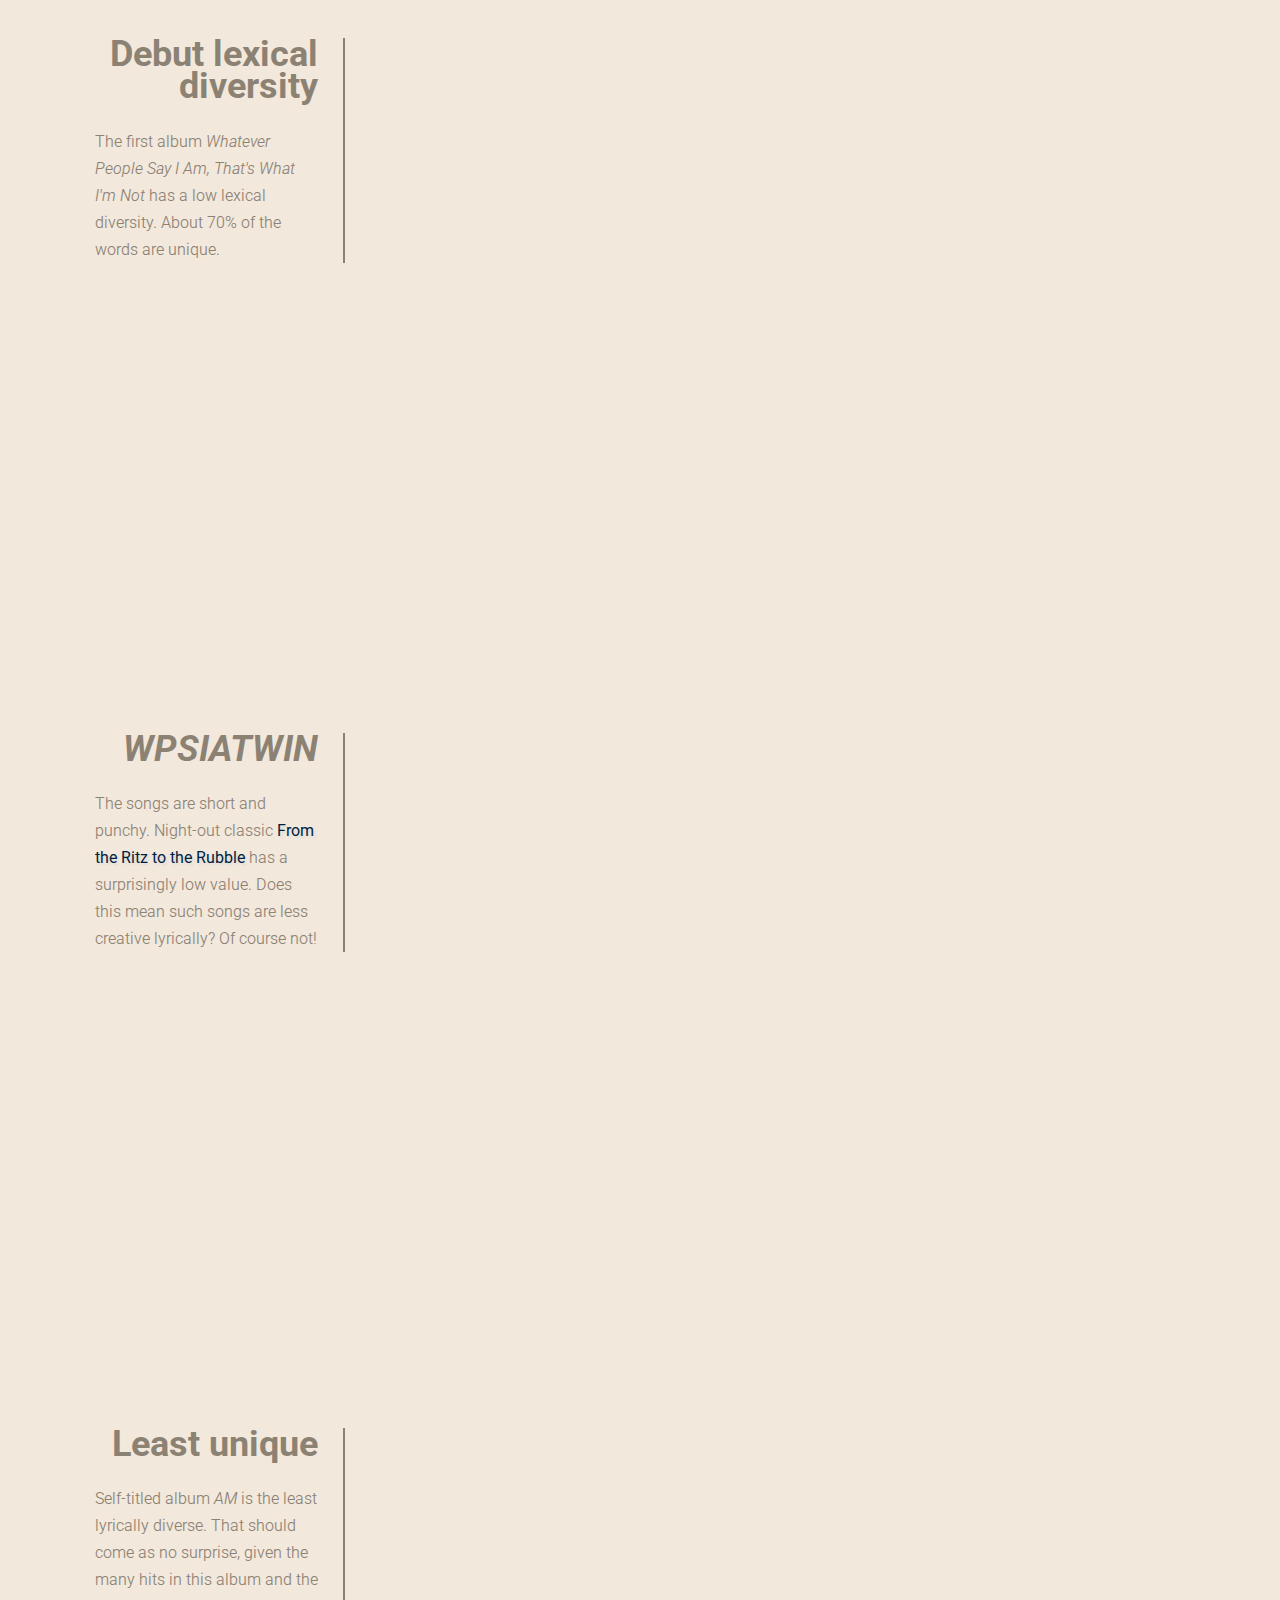
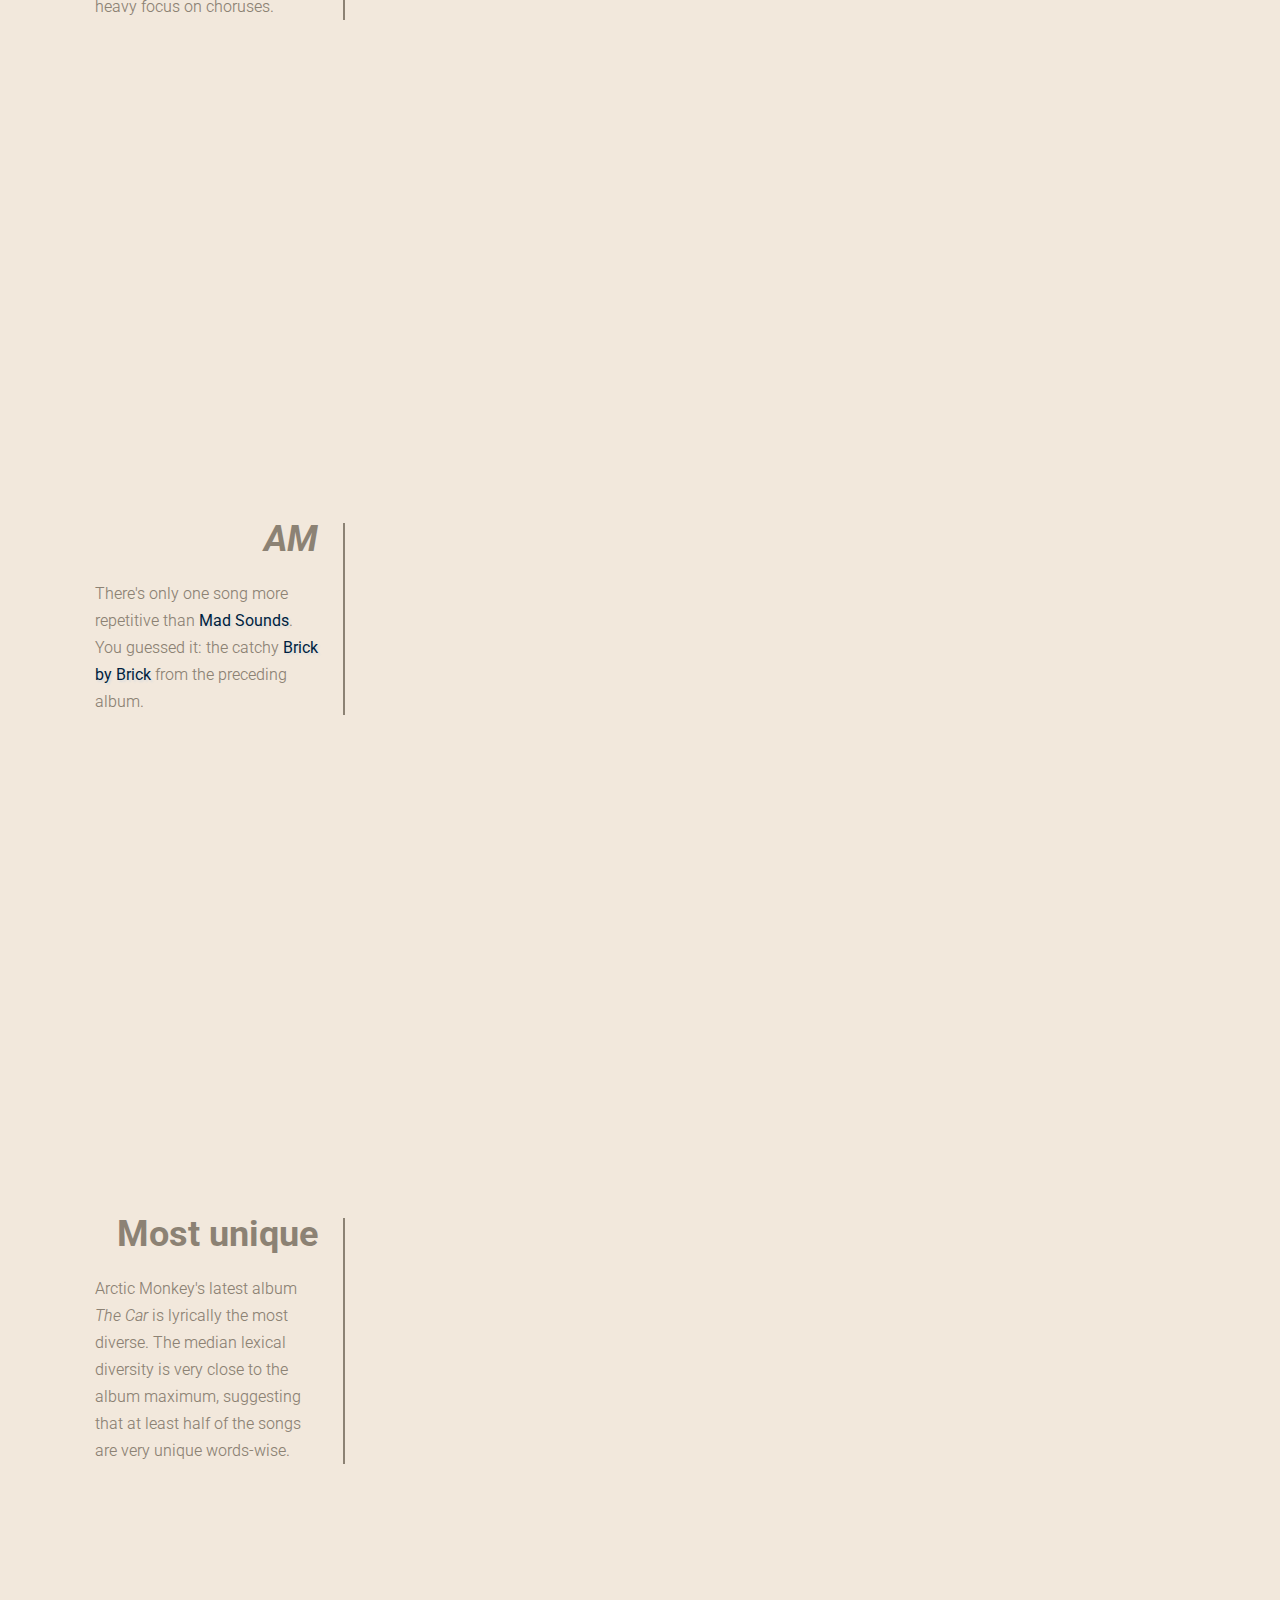
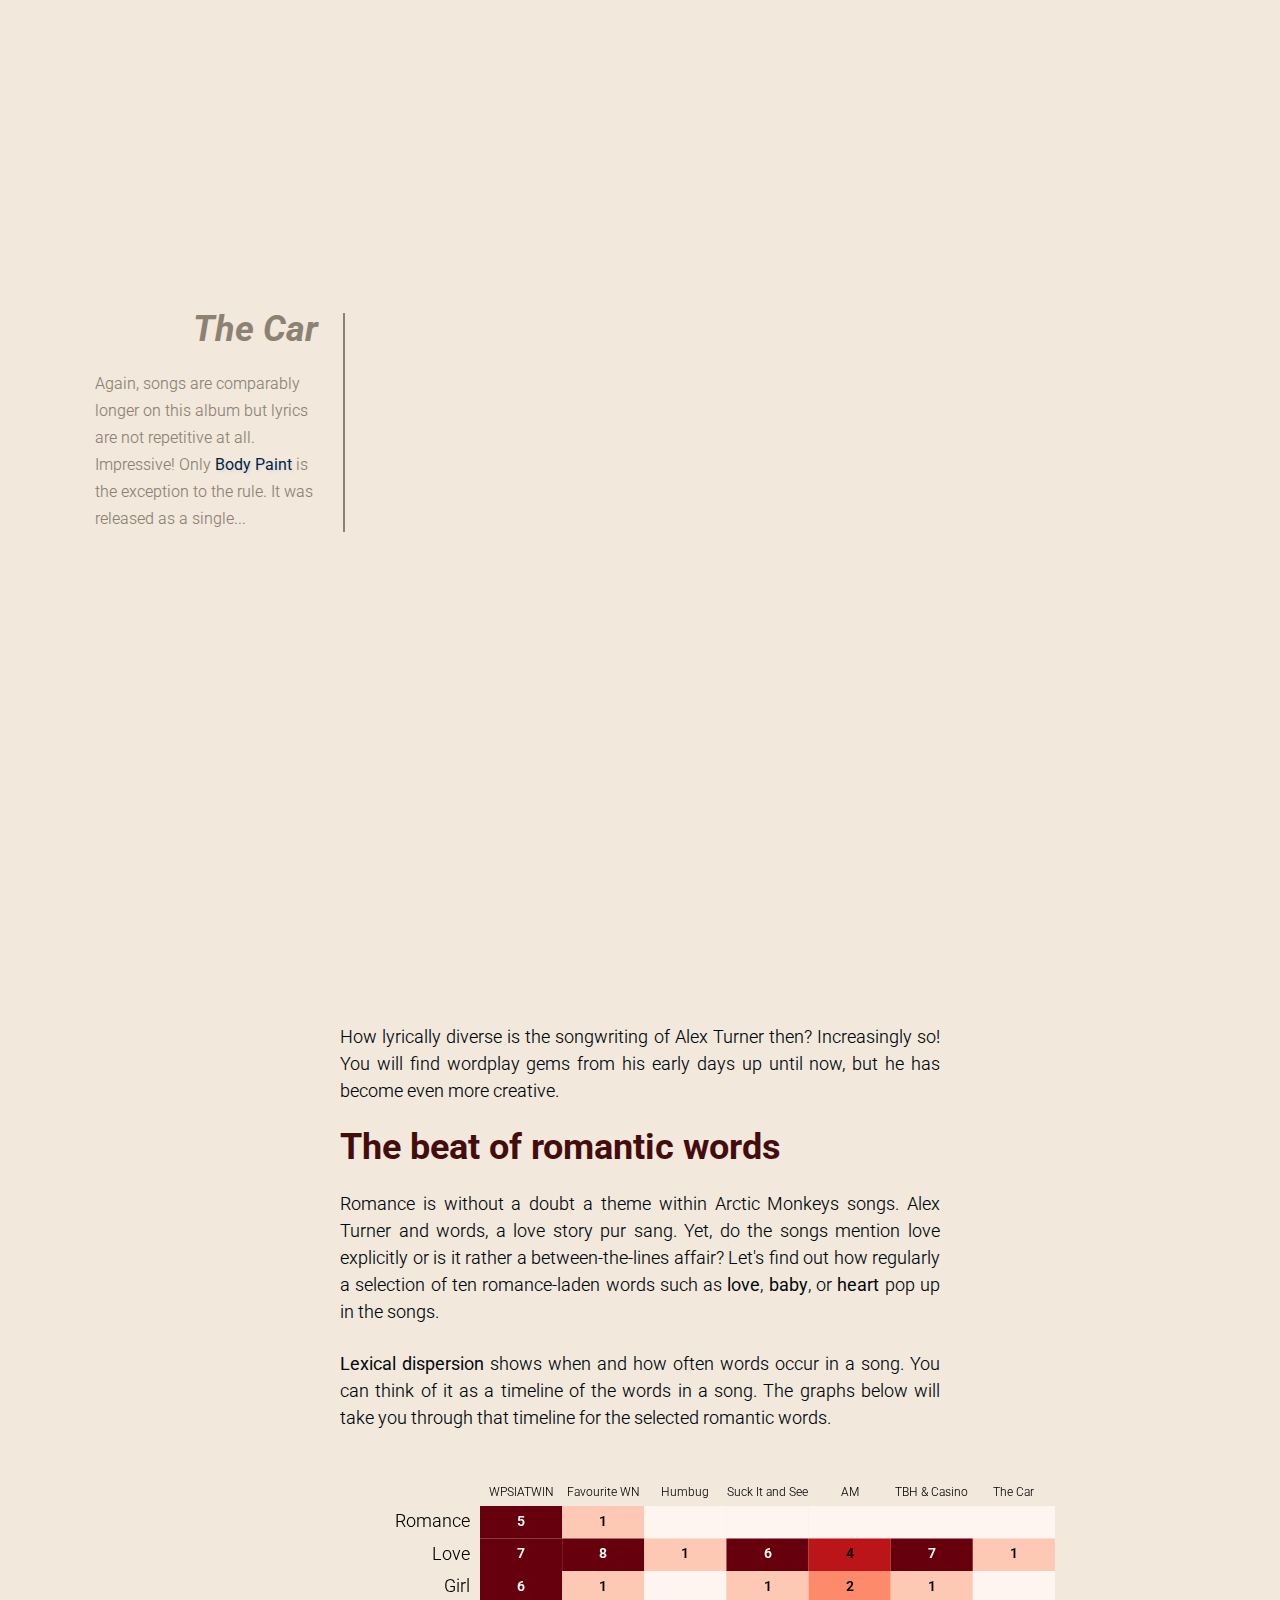
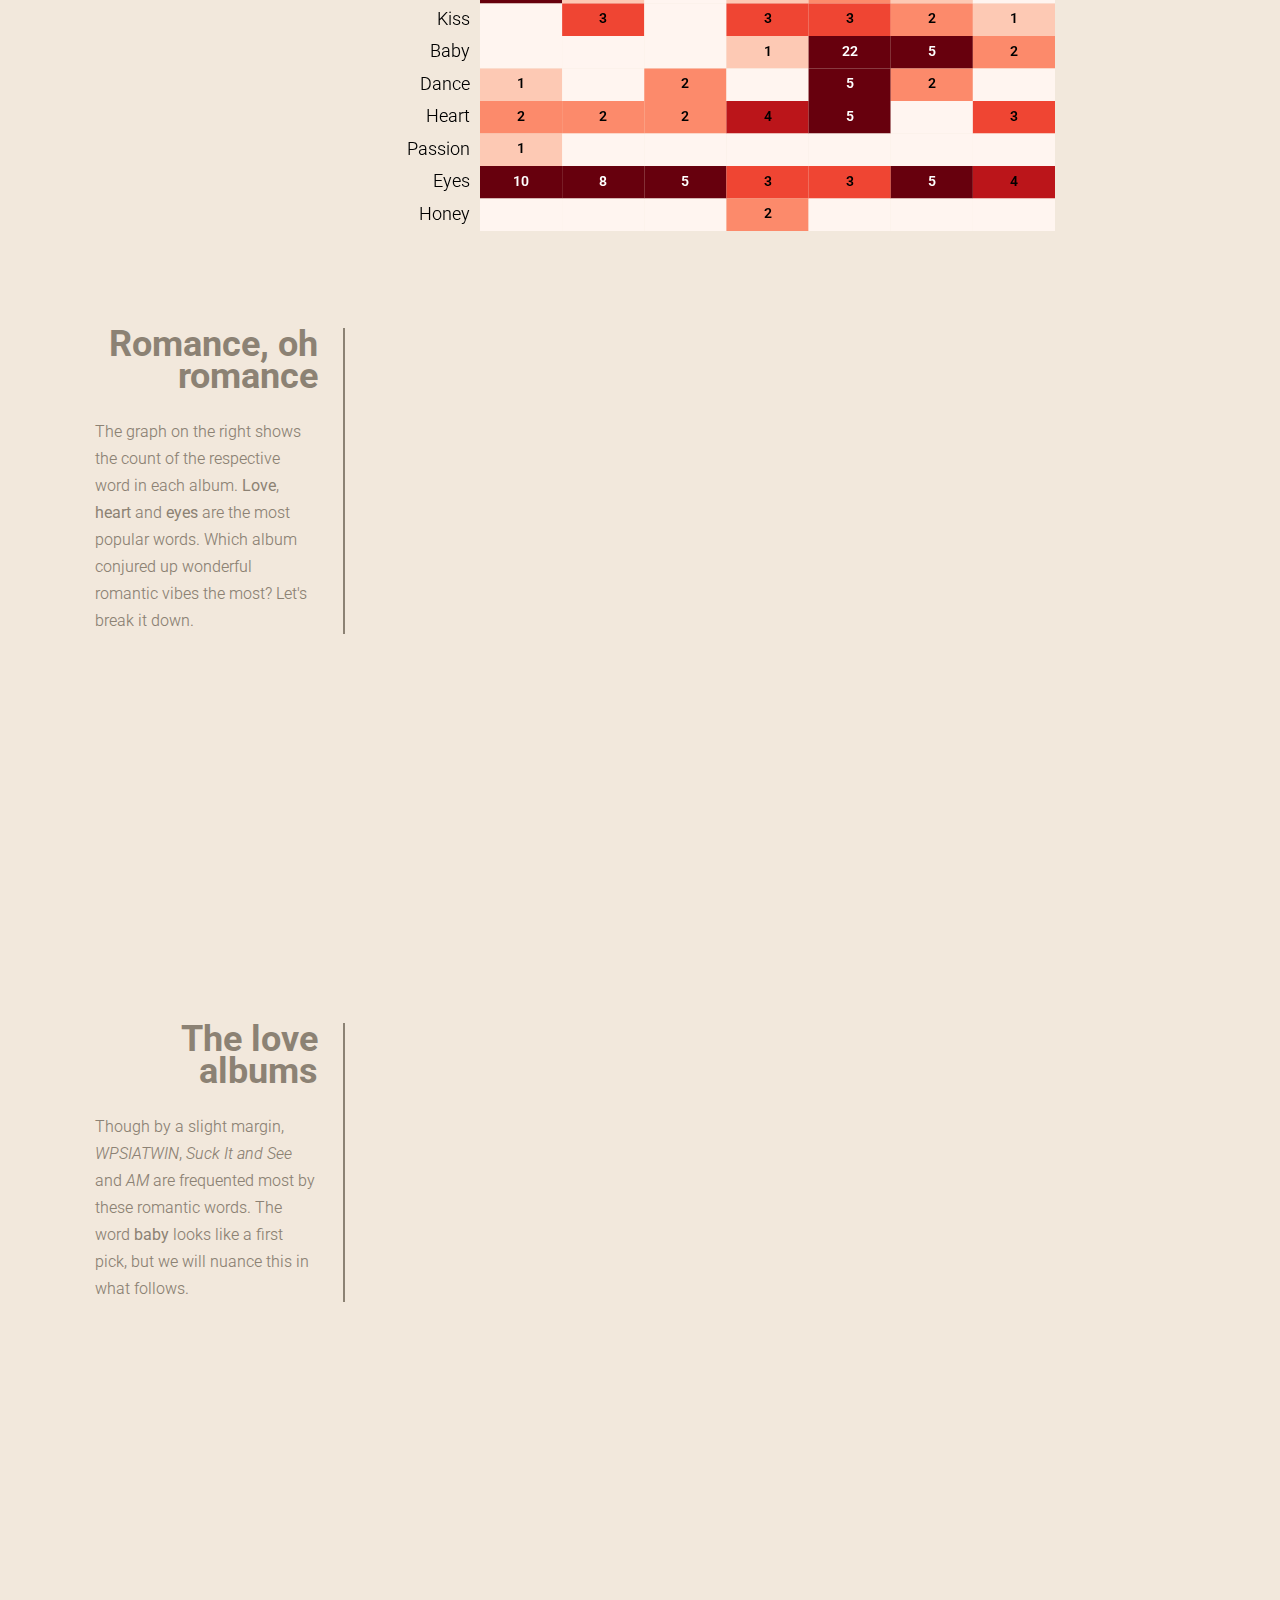
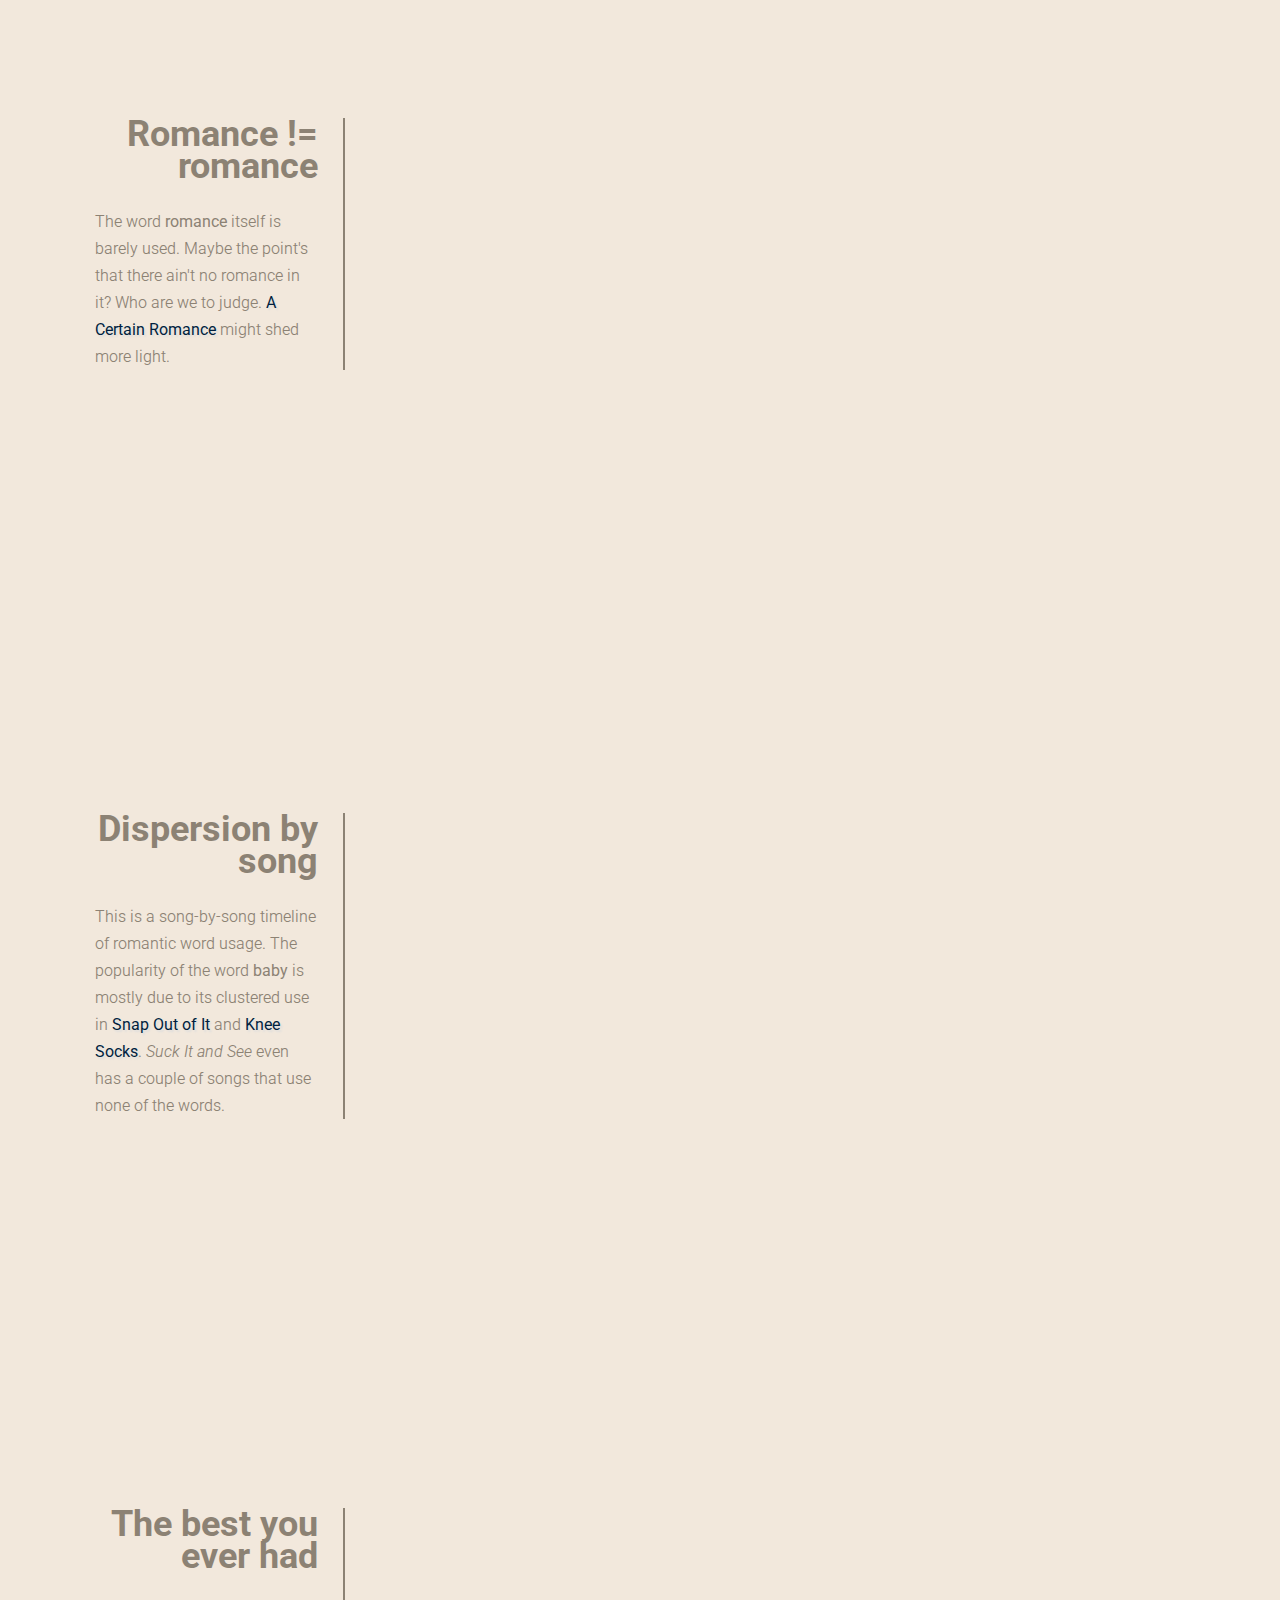
==== commit 33b2598b: "fix double x-axis" ====
--- a/docs/index.html
+++ b/docs/index.html
@@ -205,8 +205,14 @@
         <p>
             To measure the lyrical variation of a song, a useful metric is the so-called <b>lexical diversity</b>.
             This metric is the ratio of the number of unique words versus the total number of words in a song.
-            Lexical diversity ranges between 0% and 100%.
+            Lexical diversity ranges between 0 and 100 percent.
             In other <i>words</i>, the higher this value, the more unique a song can be considered.
+        </p>
+        <p>
+            The dots in the subsequent graph show the
+            <span class="label blue">minimum</span>, 
+            <span class="label orange">median</span>, and 
+            <span class="label red">maximum</span> lexical diversity for the given album.
         </p>
       </section>
 
@@ -219,14 +225,8 @@
             <div class="step" data-step="1">
                 <h2>Upward trend</h2>
                 <p>
-                    The dots in the graph show the
-                    <span class="label blue">minimum</span>, 
-                    <span class="label orange">median</span>, and 
-                    <span class="label red">maximum</span> lexical diversity.
-
-                    Looking at all the albums, we notice a trend.
-                    The lexical diversity of the albums went up.
-                    Remember, the songs became longer, so you'd expect them to become more repetitive but the opposite is true.
+                    We notice a trend: the lexical diversity of the albums went up.
+                    As the songs became longer you'd expect them to have become more repetitive but the opposite is true.
                 </p>
             </div>
             
@@ -251,7 +251,7 @@
             <div class="step" data-step="4">
                 <h2>Least unique</h2>
                 <p>
-                    Self-titled album <i>AM</i> is least lyrically diverse.
+                    Self-titled album <i>AM</i> is the least lyrically diverse.
                     That should come as no surprise, given the many hits in this album and the heavy focus on choruses.
                 </p>
             </div>
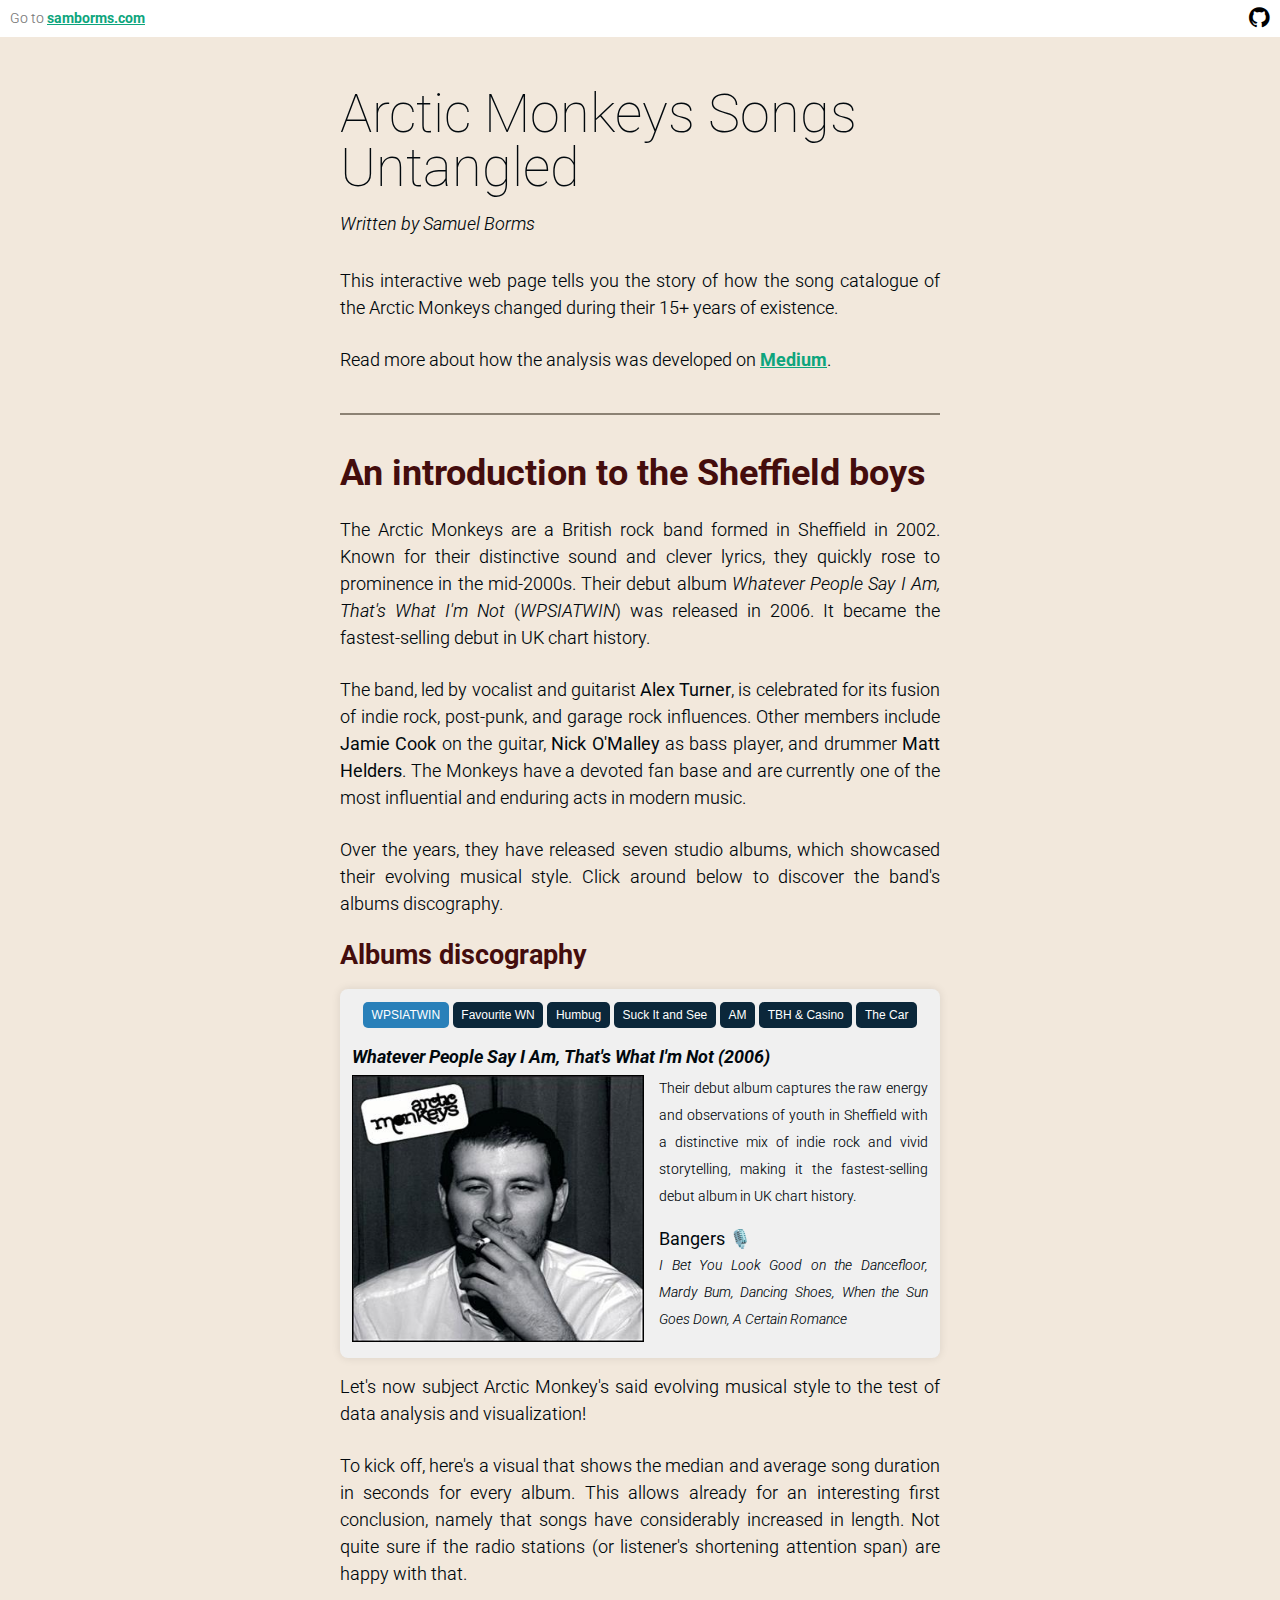
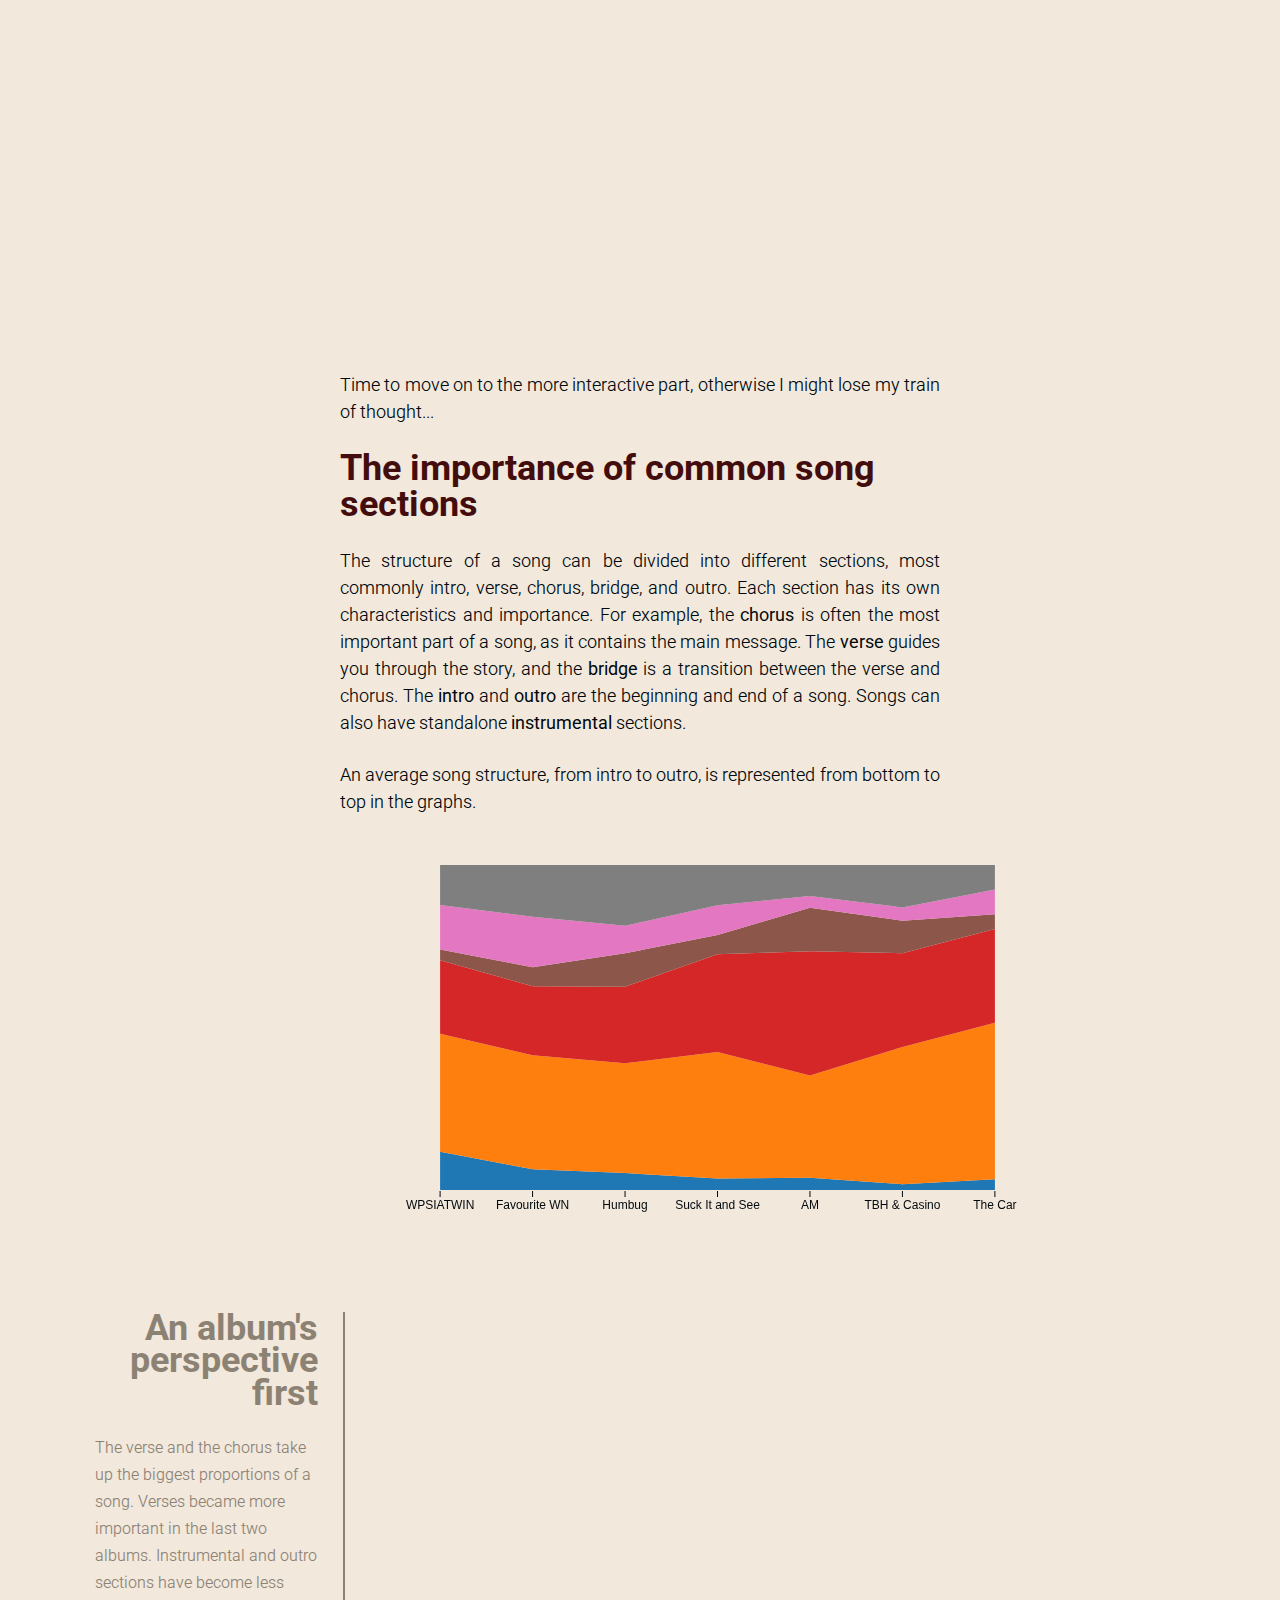
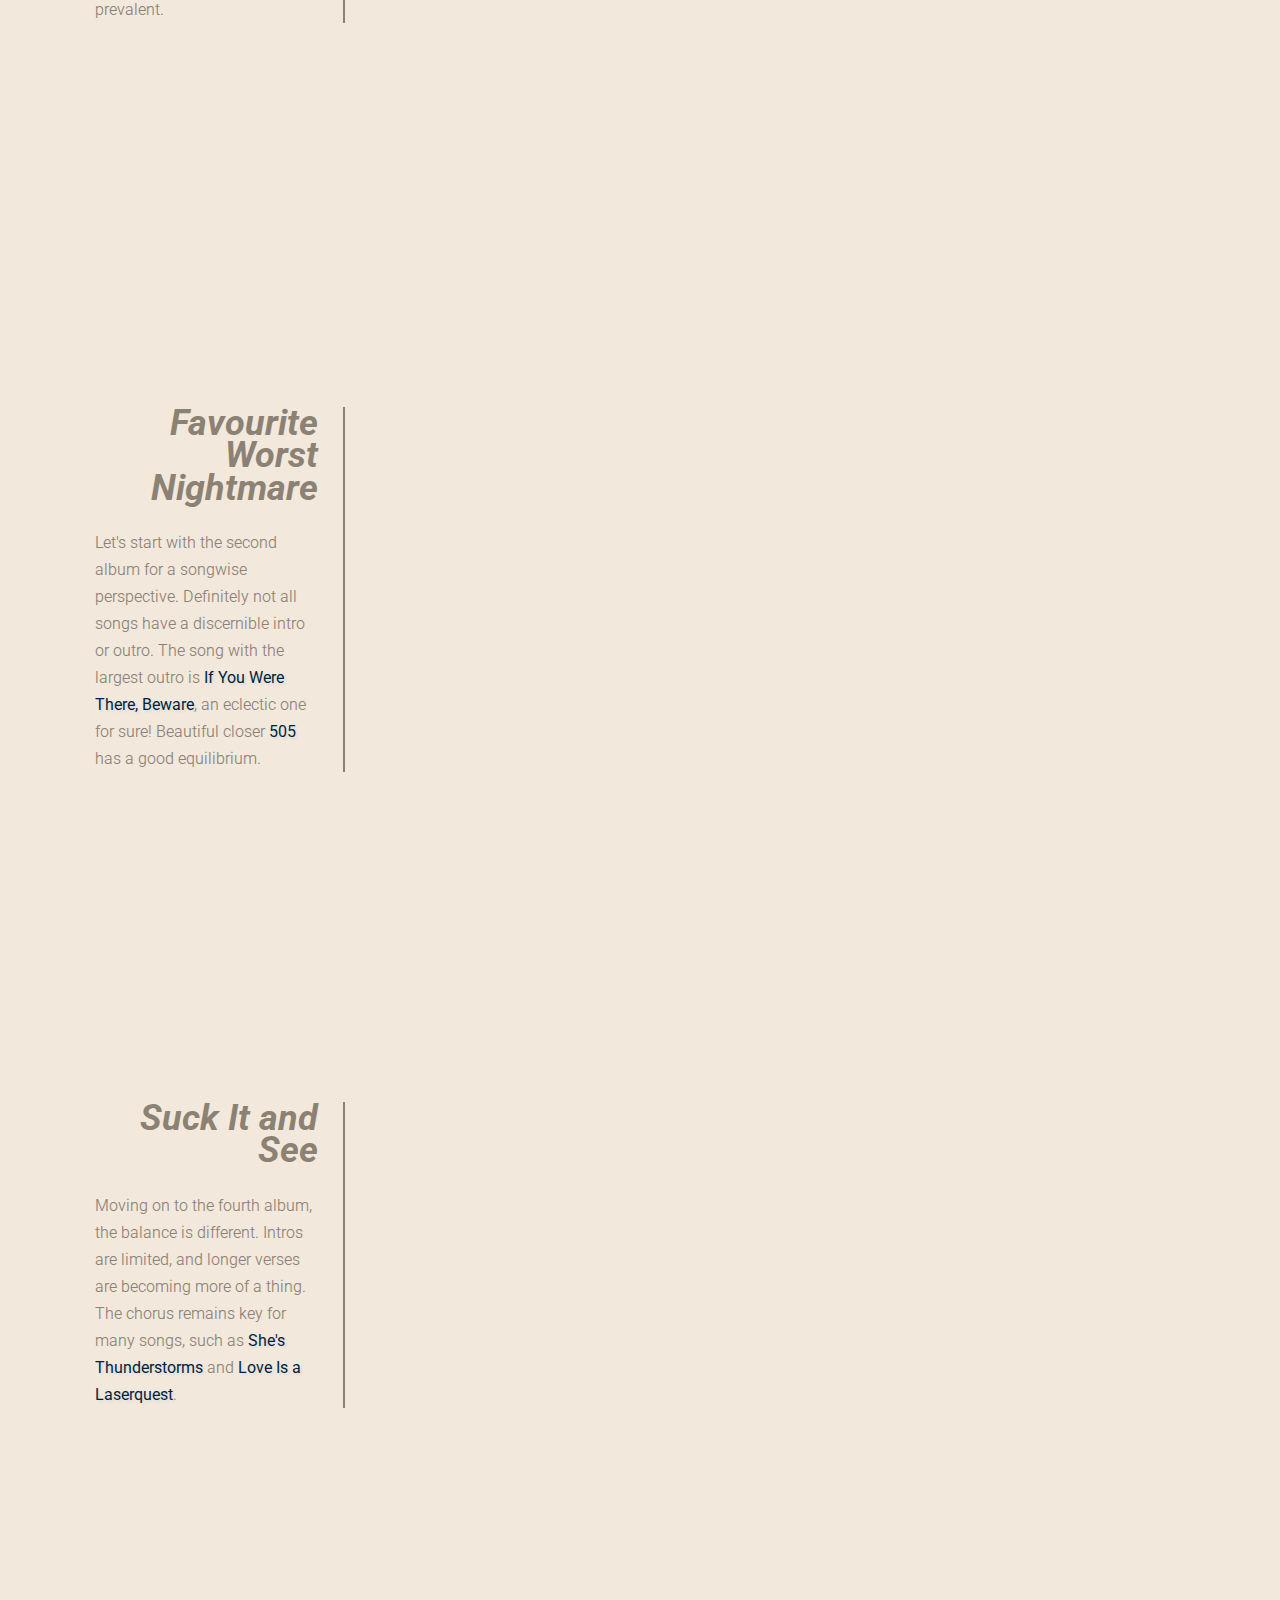
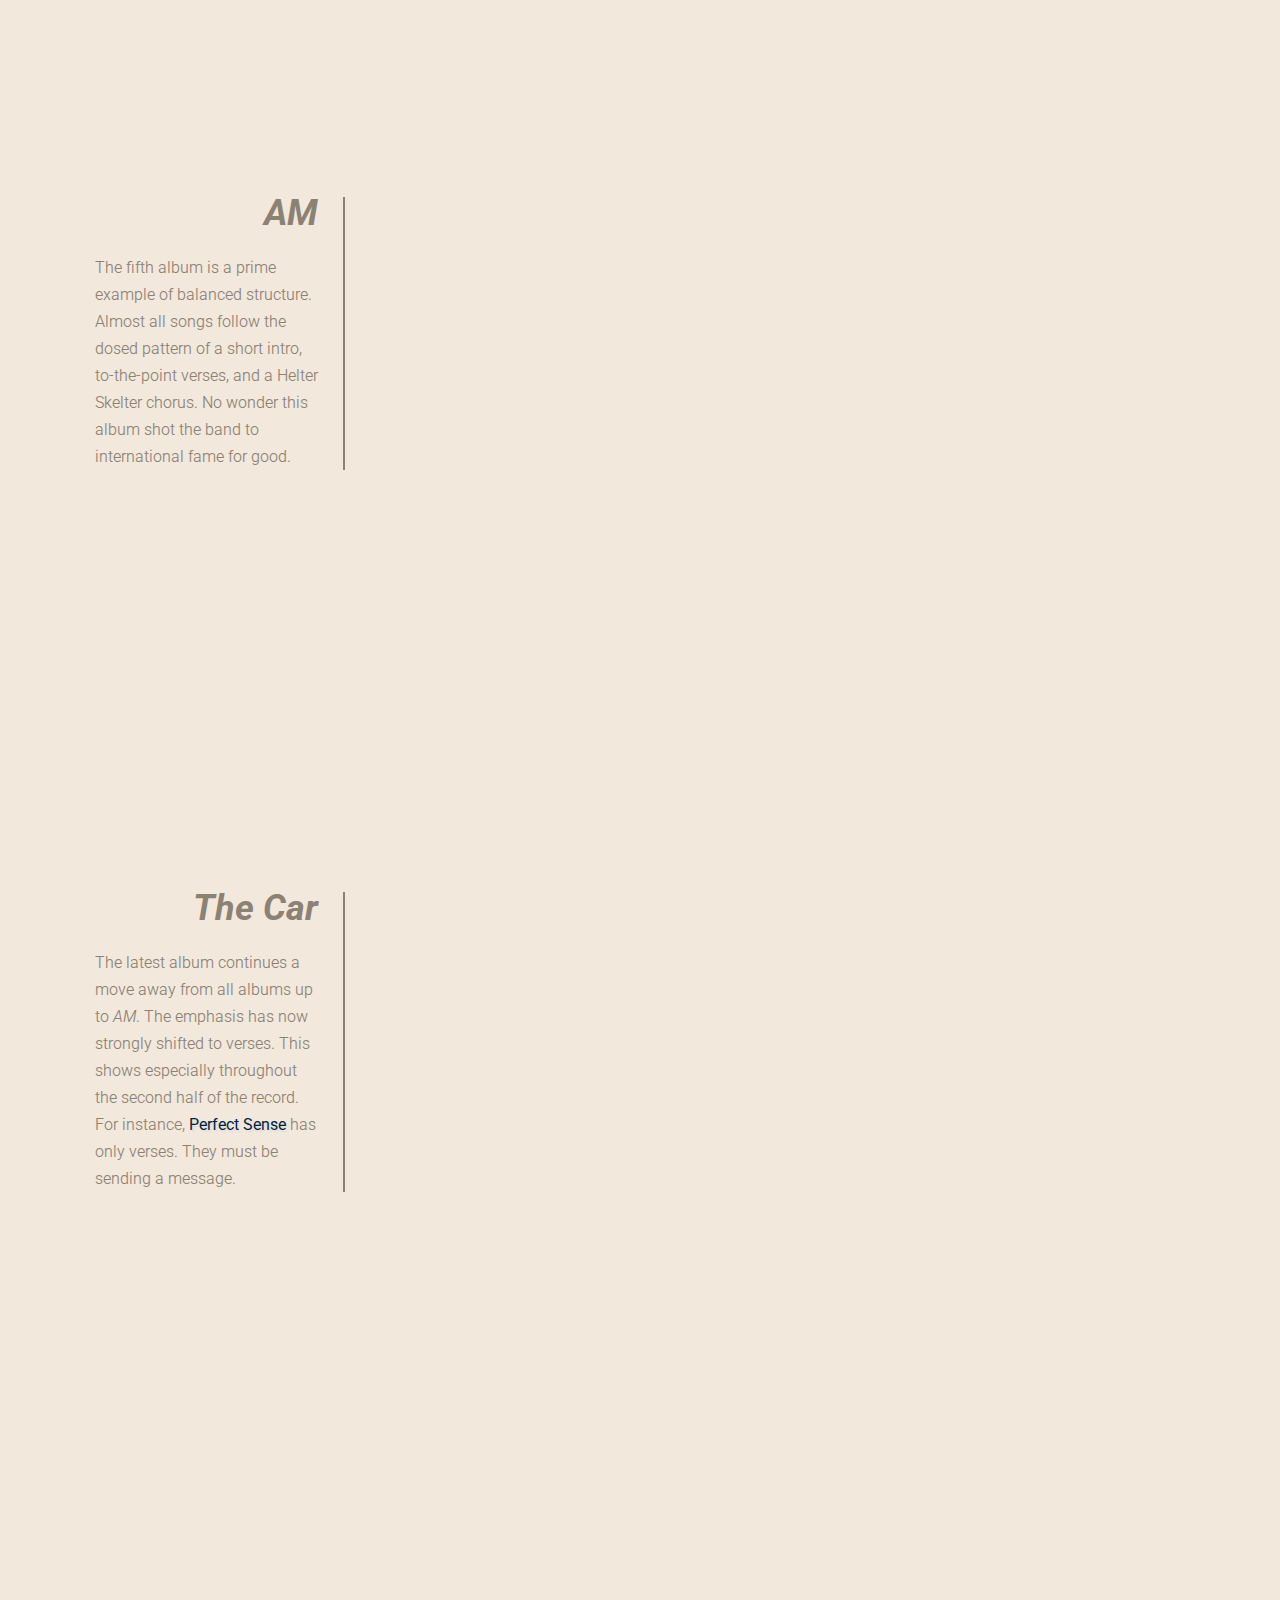
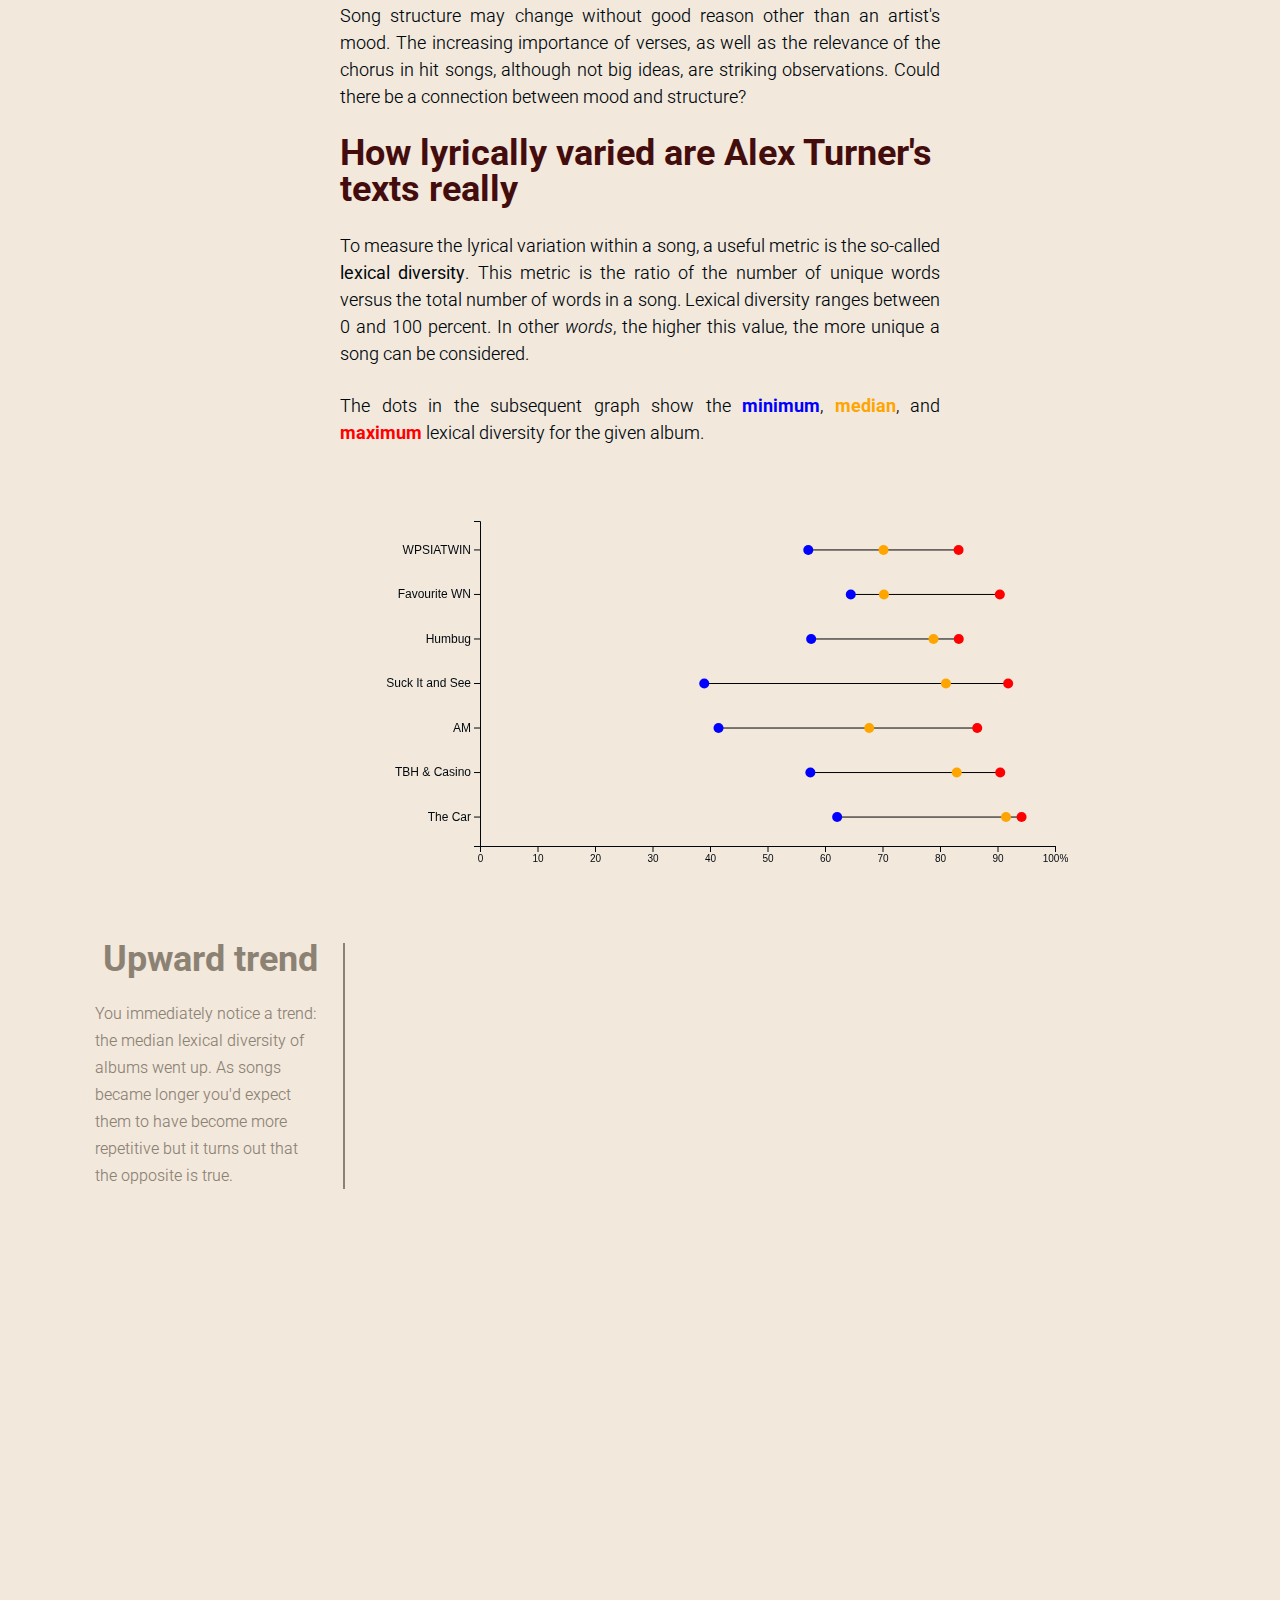
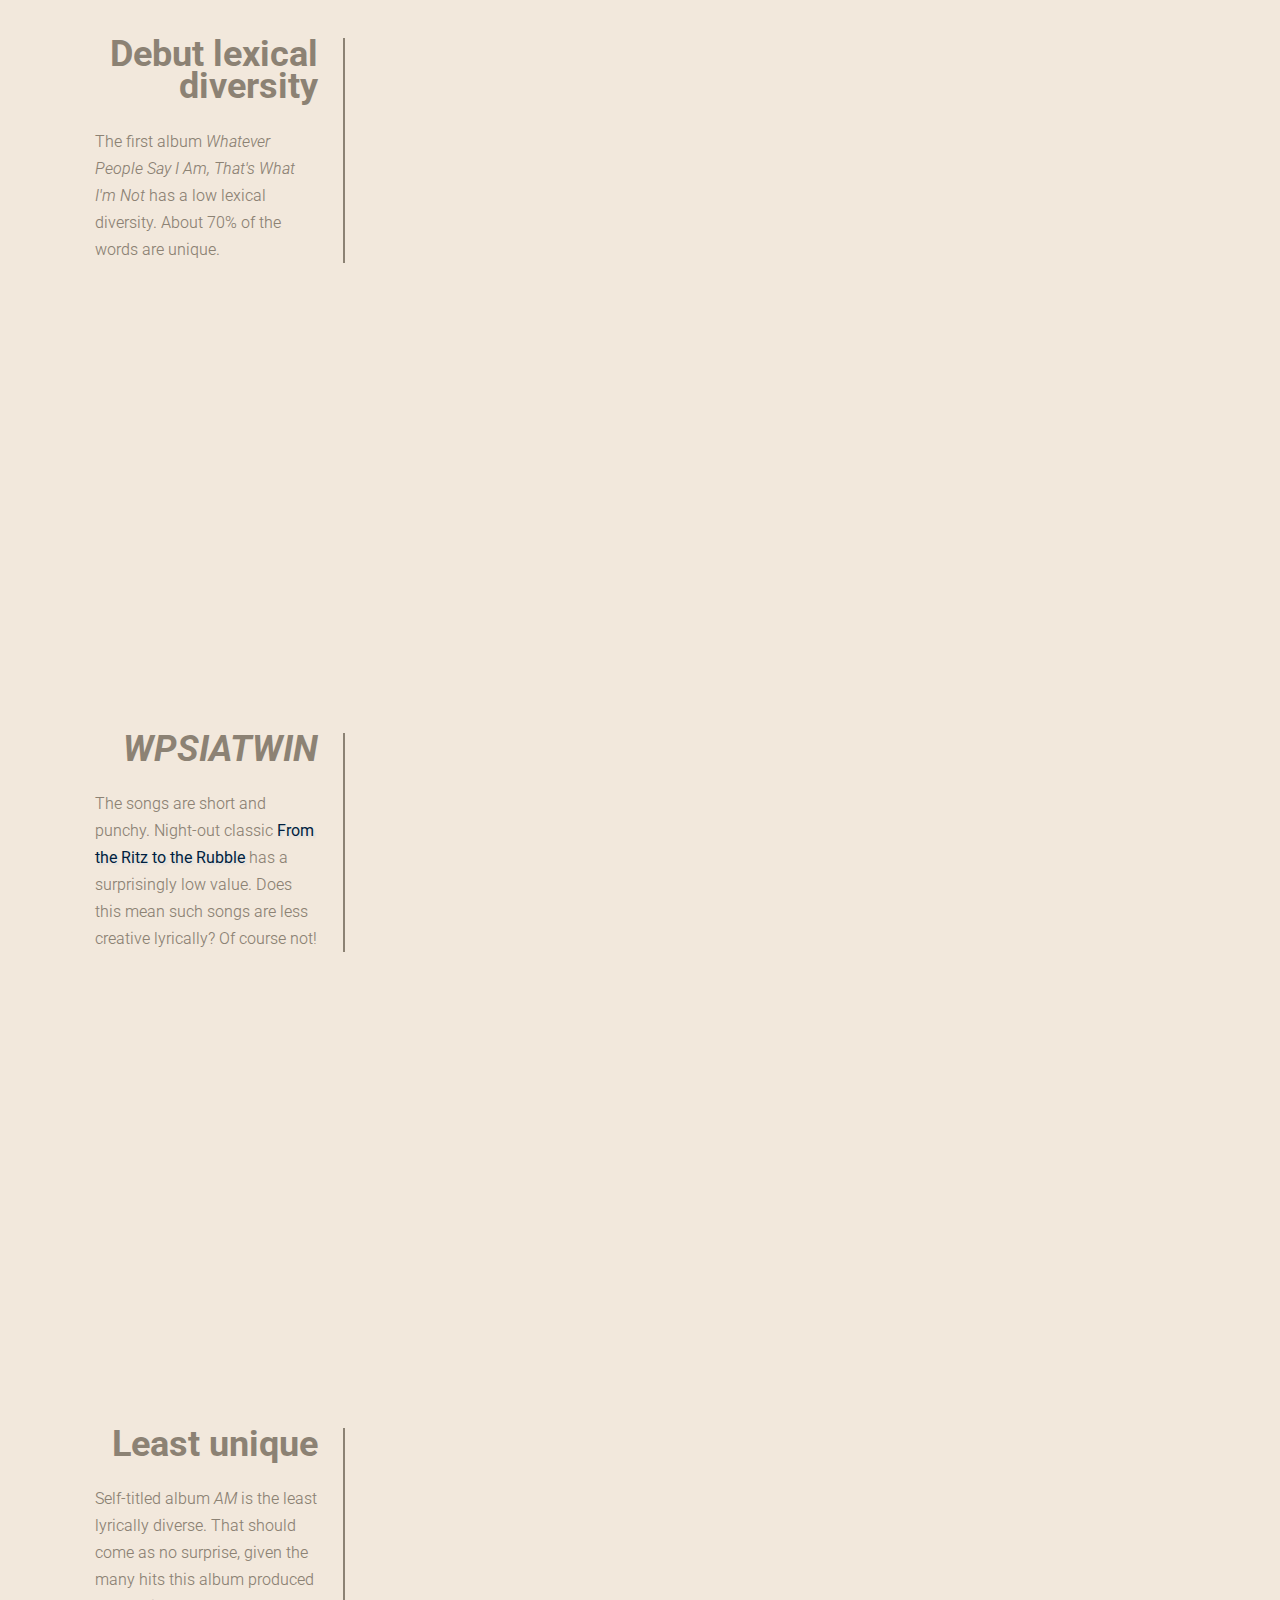
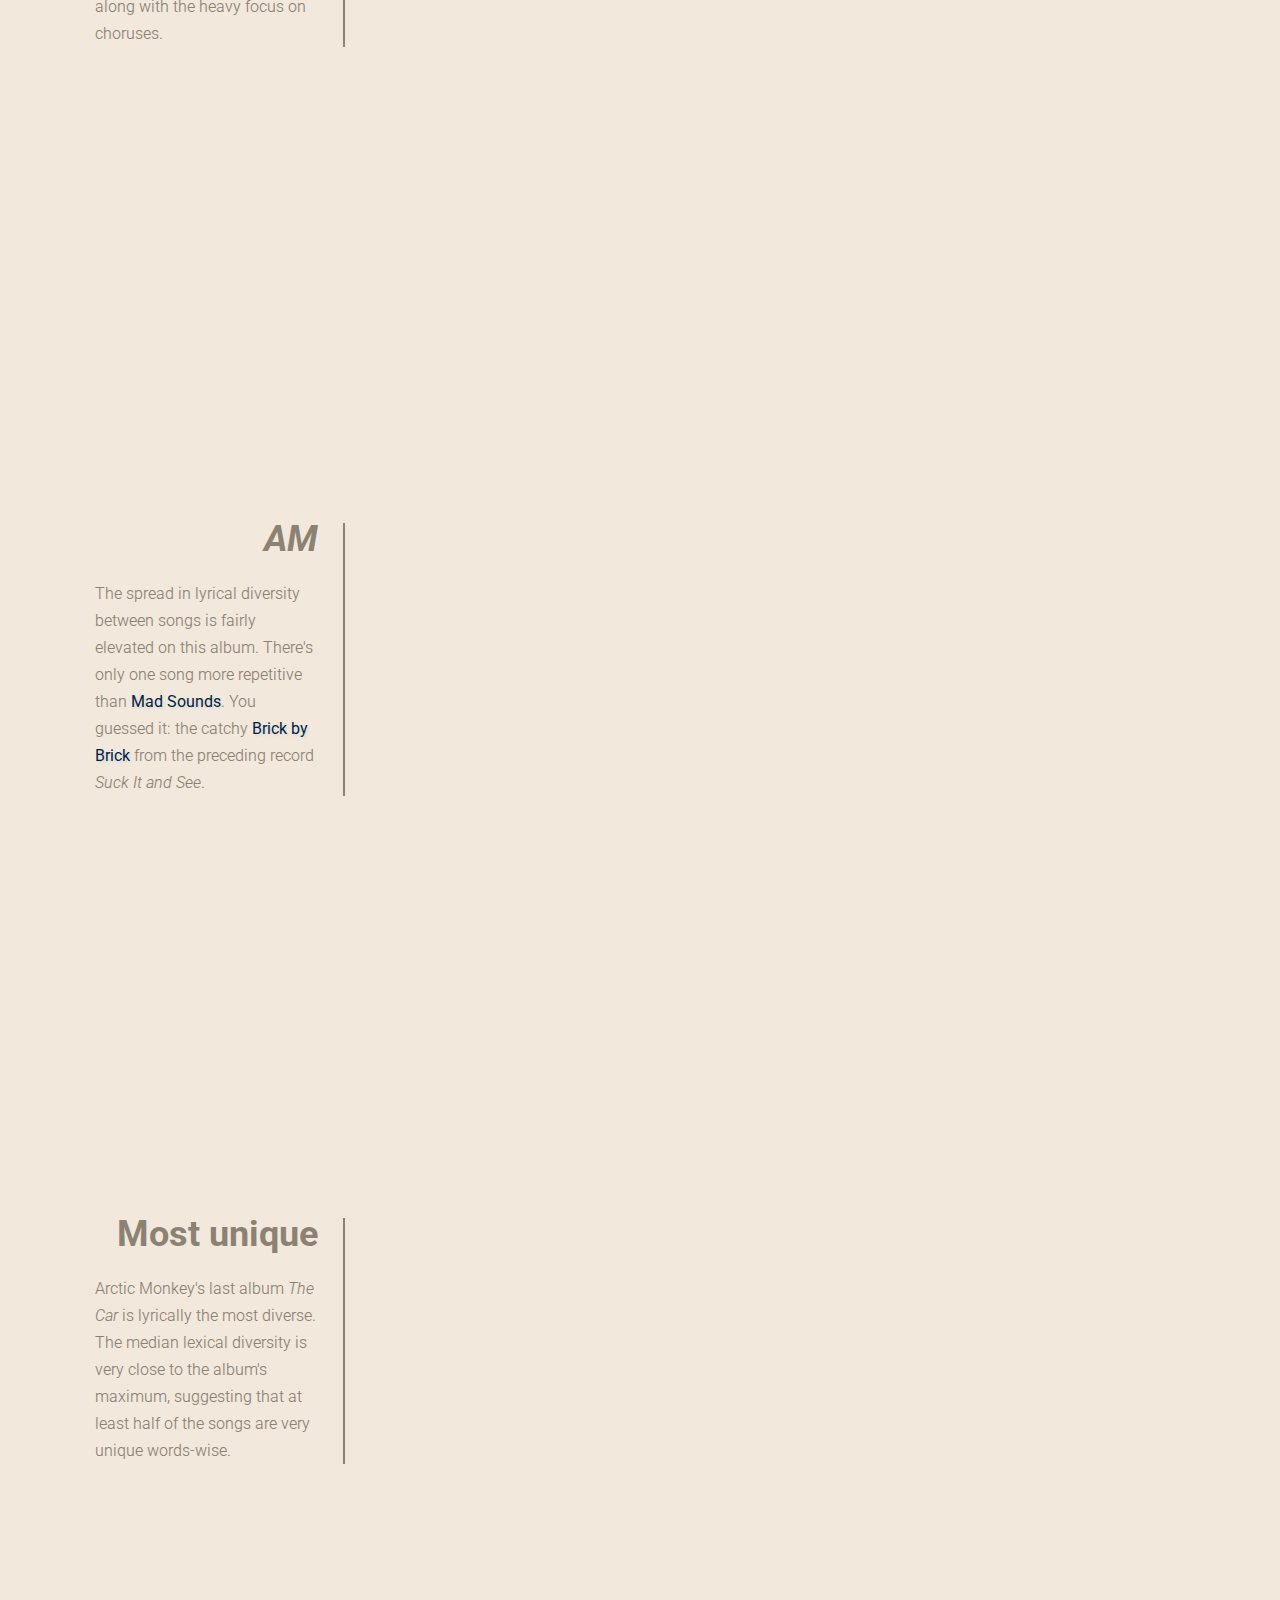
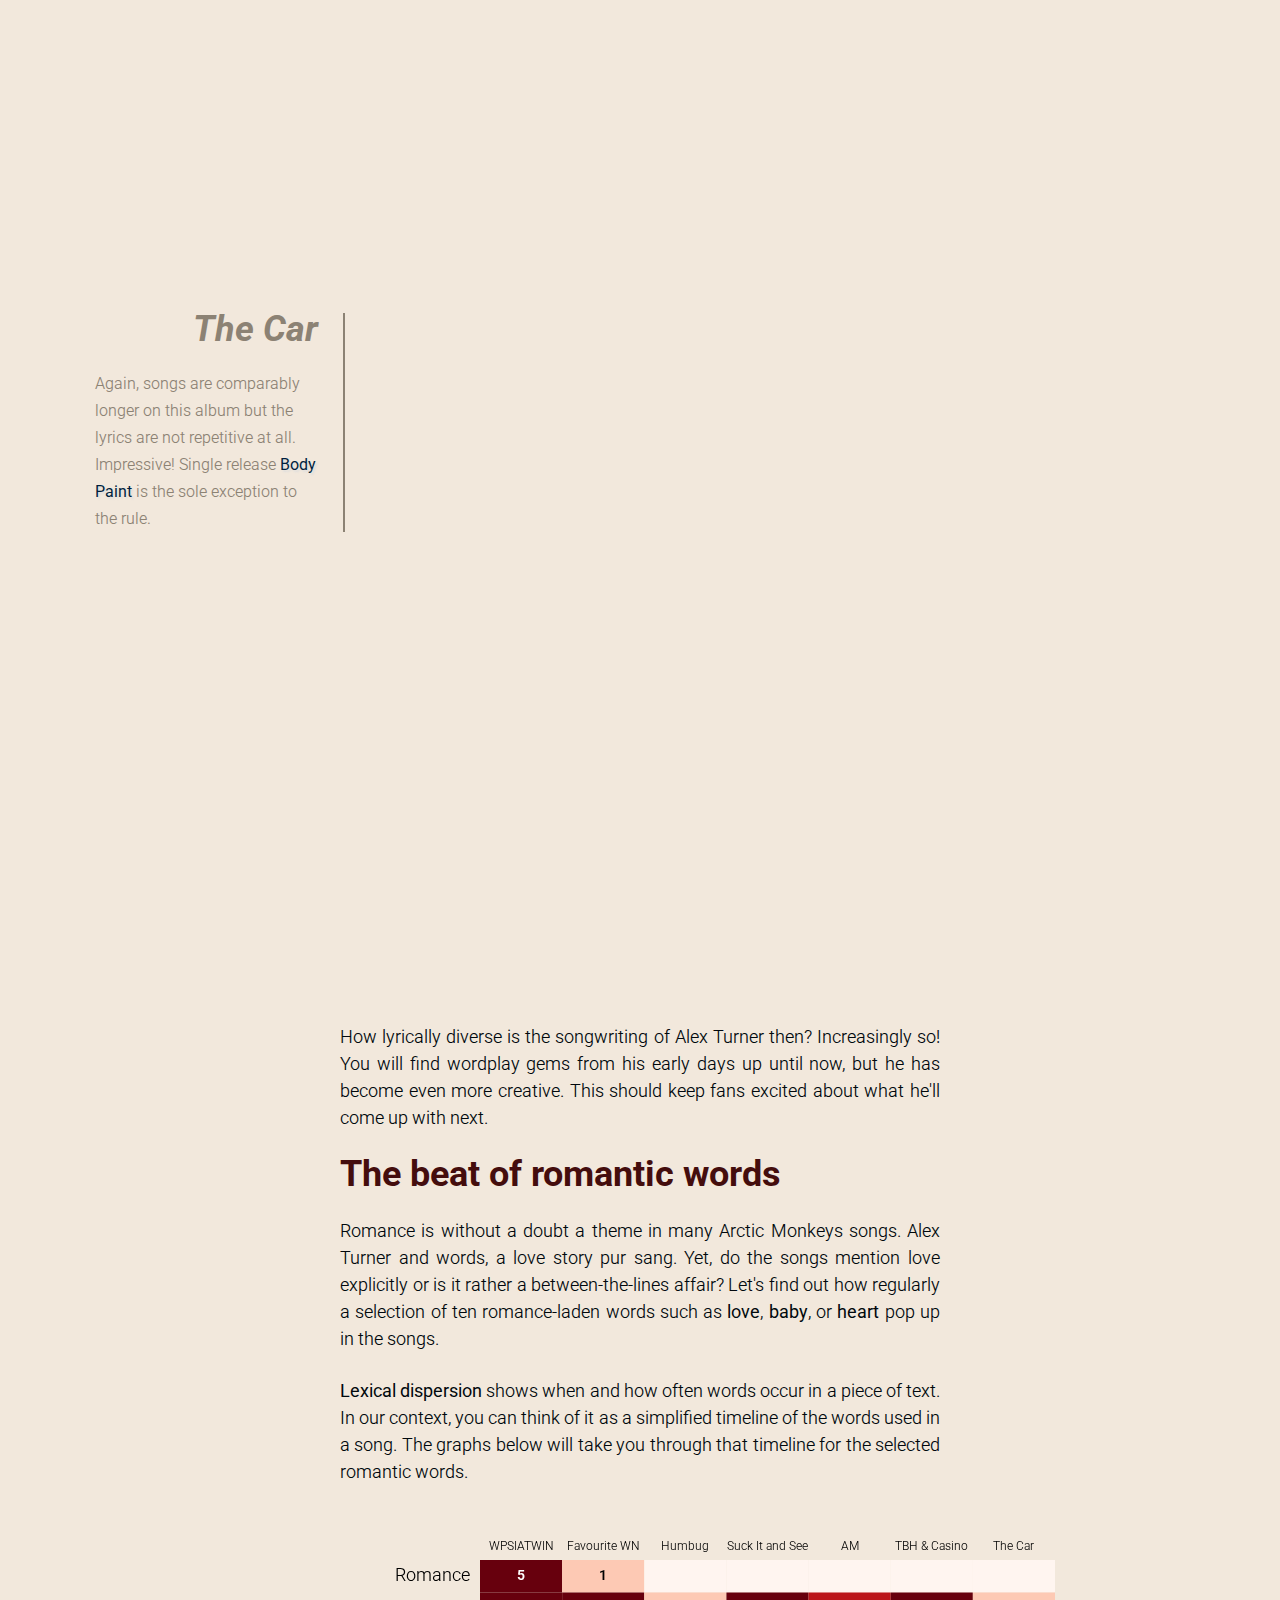
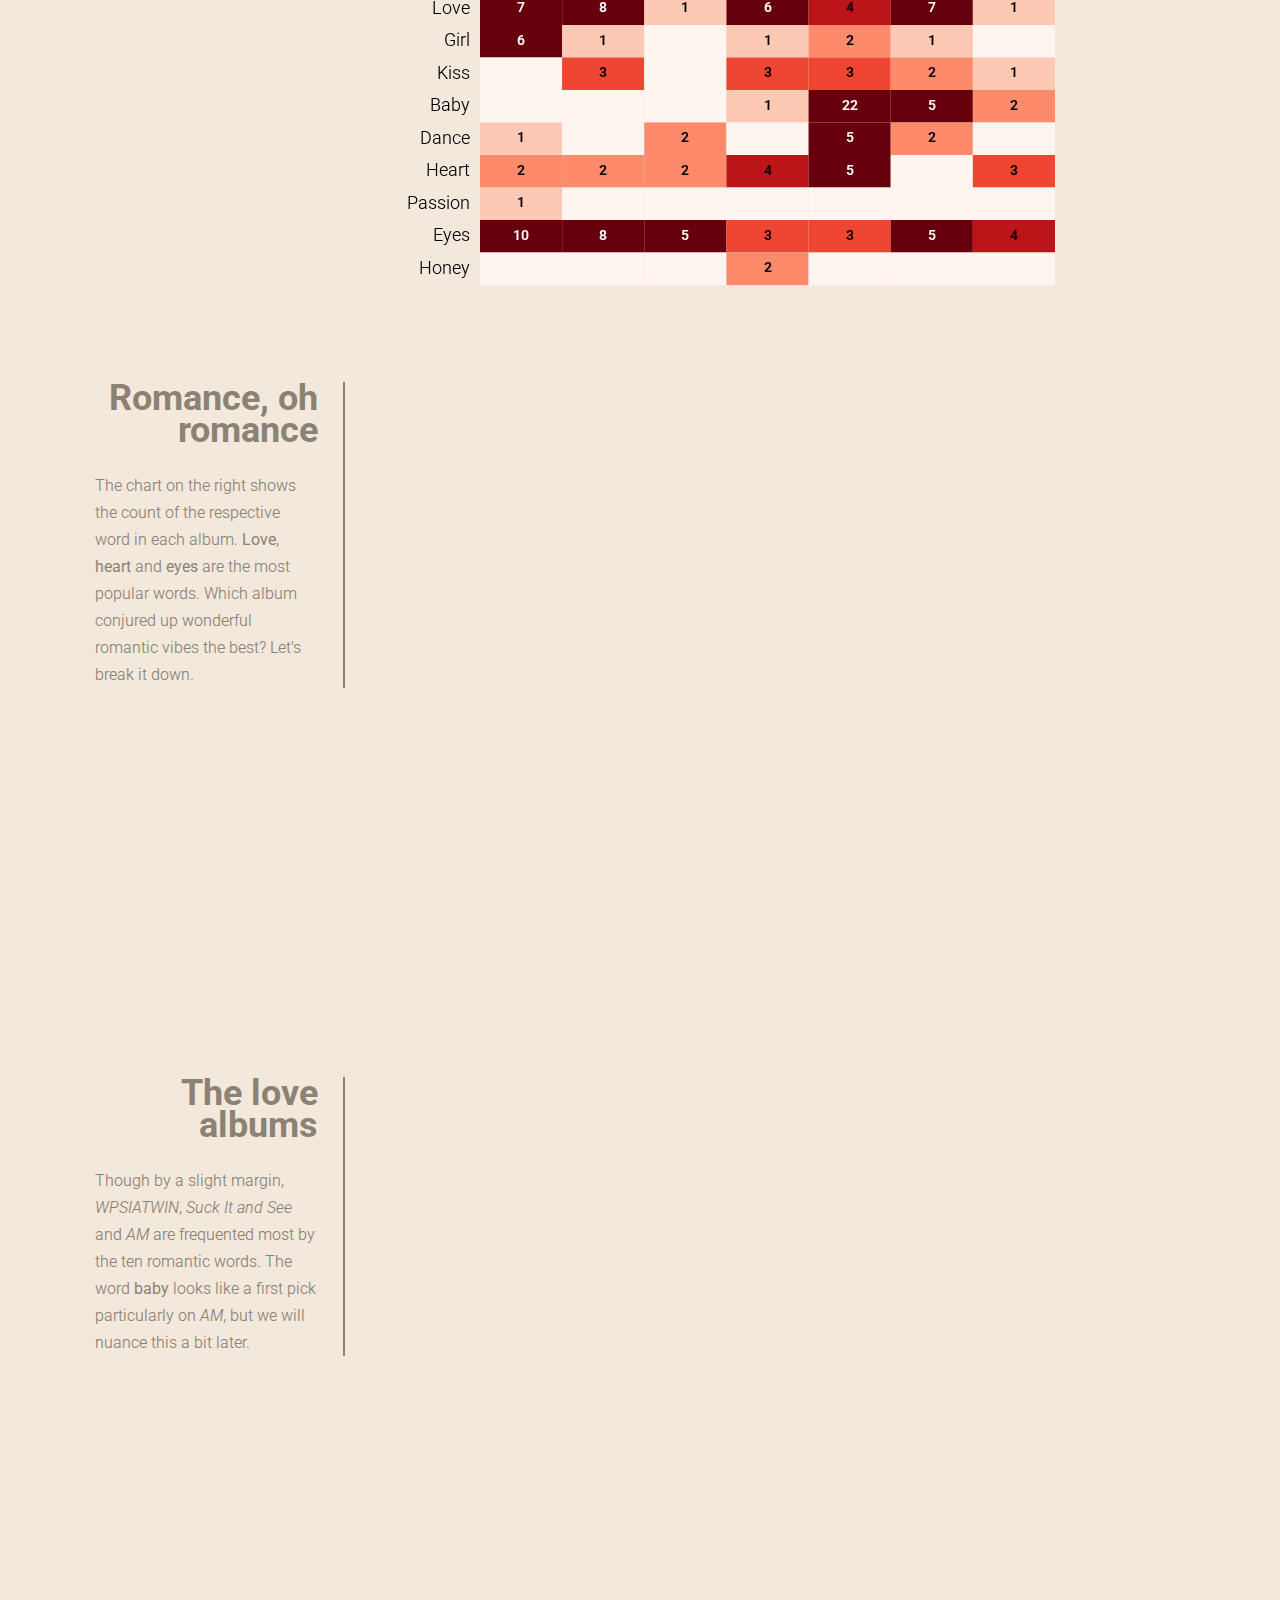
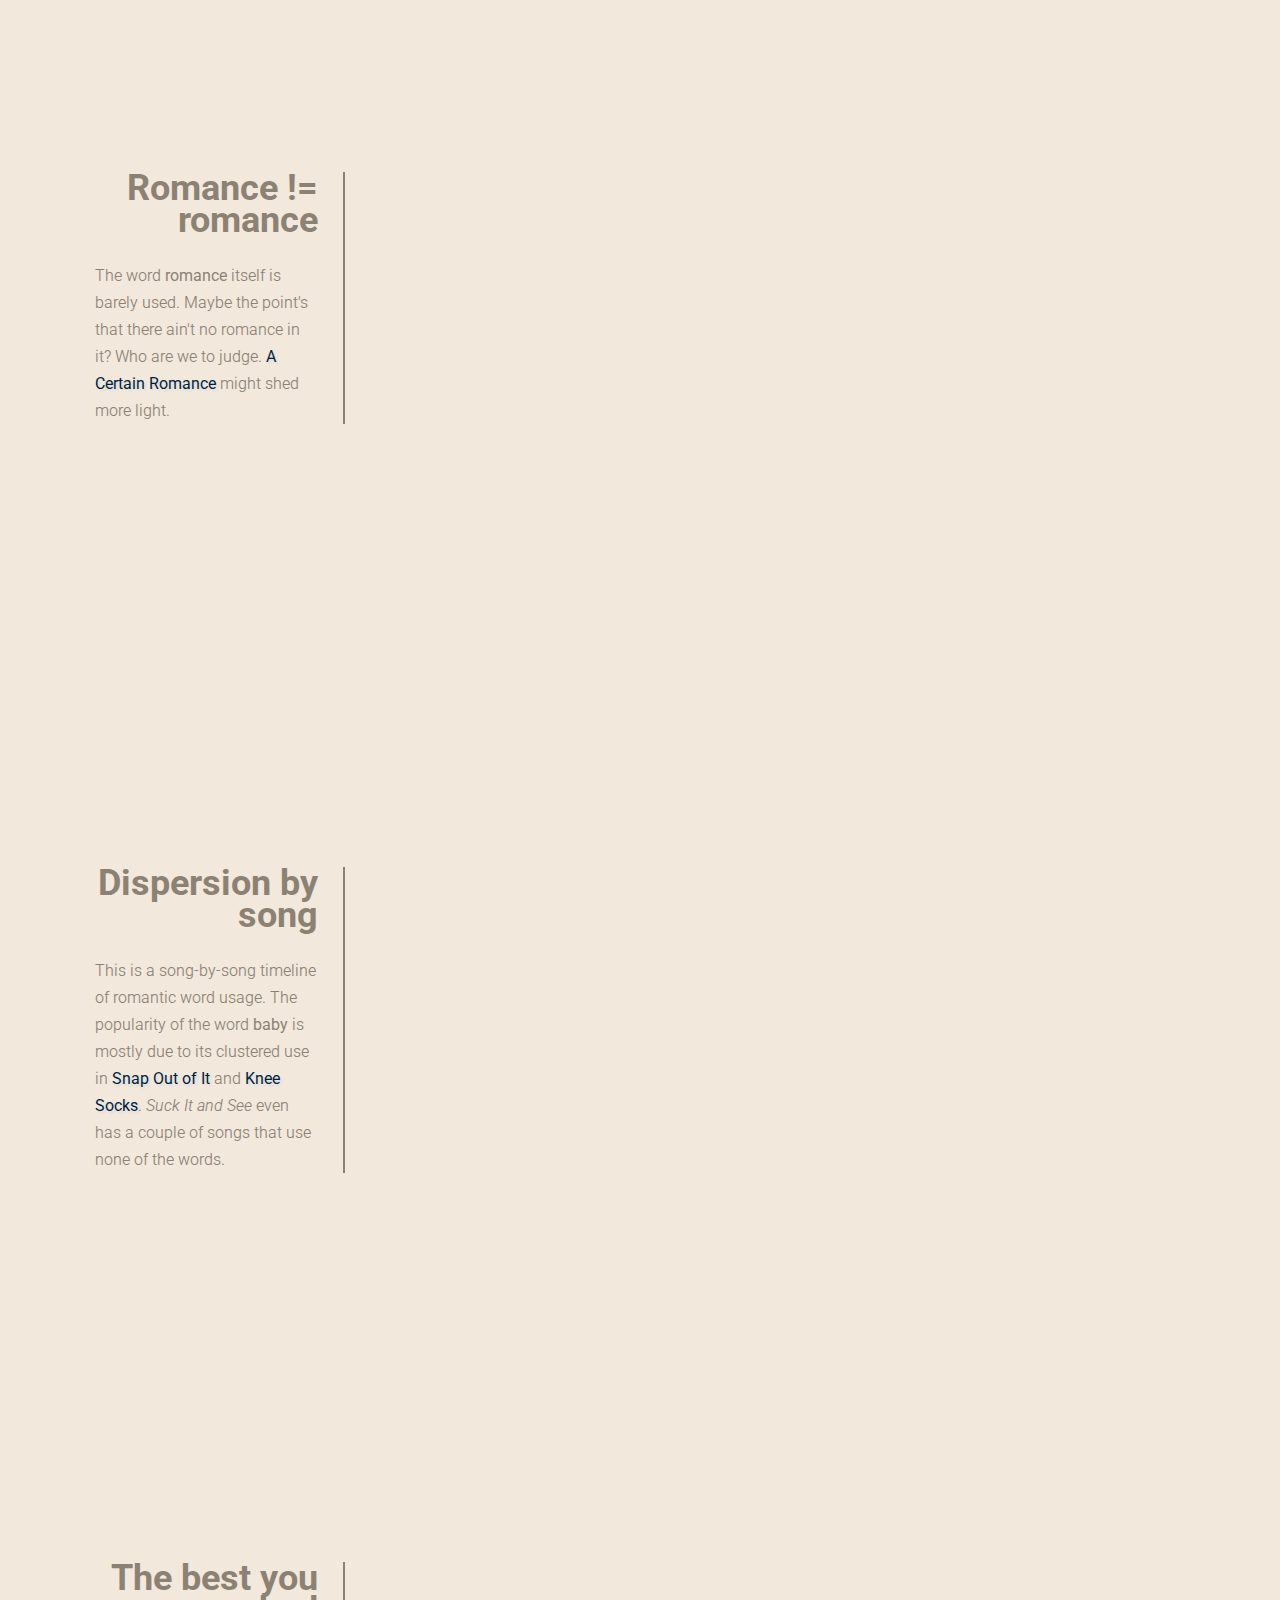
==== commit eb4e5e88: "capi copy" ====
--- a/docs/index.html
+++ b/docs/index.html
@@ -132,7 +132,7 @@
             Songs can also have standalone <b>instrumental</b> sections.
         </p>
         <p>
-            An average song structure, from intro to outro, is represented in the graphs from bottom to top.
+            An average song structure, from intro to outro, is represented from bottom to top in the graphs.
         </p>
       </section>
 
@@ -154,10 +154,9 @@
             <div class="step" data-step="2">
                 <h2><i>Favourite Worst Nightmare</i></h2>
                 <p>
-                    Take the second album for a songwise perspective.
-                    Not all songs have a discernible intro or outro.
-                    The song with the largest outro is <b class="bsongs">If You Were There, Beware</b>.
-                    It is an eclectic one for sure!
+                    Let's start with the second album for a songwise perspective.
+                    Definitely not all songs have a discernible intro or outro.
+                    The song with the largest outro is <b class="bsongs">If You Were There, Beware</b>, an eclectic one for sure!
                     Beautiful closer <b class="bsongs">505</b> has a good equilibrium.
                 </p>
             </div>
@@ -166,7 +165,7 @@
                 <h2><i>Suck It and See</i></h2>
                 <p>
                     Moving on to the fourth album, the balance is different.
-                    Intro's are limited, and longer verses are becoming more of a thing.
+                    Intros are limited, and longer verses are becoming more of a thing.
                     The chorus remains key for many songs, such as <b class="bsongs">She's Thunderstorms</b> and <b class="bsongs">Love Is a Laserquest</b>.
                 </p>
             </div>
@@ -174,8 +173,8 @@
             <div class="step" data-step="4">
                 <h2><i>AM</i></h2>
                 <p>
-                    The fifth album is a prime example of balance.
-                    Almost all songs follow a dosed pattern of a short intro, to-the-point verses and a Helter Skelter chorus.
+                    The fifth album is a prime example of balanced structure.
+                    Almost all songs follow the dosed pattern of a short intro, to-the-point verses, and a Helter Skelter chorus.
                     No wonder this album shot the band to international fame for good.
                 </p>
             </div>
@@ -183,9 +182,9 @@
             <div class="step" data-step="5">
                 <h2><i>The Car</i></h2>
                 <p>
-                    The latest album continues the trend away from <i>AM</i> and before that.
-                    The emphasis strongly shifted to verses.
-                    This shows especially throughout the second half of the record, for instance, <b class="bsongs">Perfect Sense</b> has only verses.
+                    The latest album continues a move away from all albums up to <i>AM</i>.
+                    The emphasis has now strongly shifted to verses.
+                    This shows especially throughout the second half of the record. For instance, <b class="bsongs">Perfect Sense</b> has only verses.
                     They must be sending a message.
                 </p>
             </div>
@@ -194,16 +193,16 @@
 
       <section class="generic transition">
         <p>
-            It's not easy to discern conclusions from the structure of songs that can change without good reason other than an artist's mood.
-            It flows both ways.
-            What is striking is the increasing importance of verses, as well as the relevance of the chorus in hit songs.
+            Song structure may change without good reason other than an artist's mood.
+            The increasing importance of verses, as well as the relevance of the chorus in hit songs, although not big ideas, are striking observations.
+            Could there be a connection between mood and structure?
         </p>
       </section>
 
       <section class="generic">
         <h2 class="title">How lyrically varied are Alex Turner's texts really</h2>
         <p>
-            To measure the lyrical variation of a song, a useful metric is the so-called <b>lexical diversity</b>.
+            To measure the lyrical variation within a song, a useful metric is the so-called <b>lexical diversity</b>.
             This metric is the ratio of the number of unique words versus the total number of words in a song.
             Lexical diversity ranges between 0 and 100 percent.
             In other <i>words</i>, the higher this value, the more unique a song can be considered.
@@ -225,8 +224,8 @@
             <div class="step" data-step="1">
                 <h2>Upward trend</h2>
                 <p>
-                    We notice a trend: the lexical diversity of the albums went up.
-                    As the songs became longer you'd expect them to have become more repetitive but the opposite is true.
+                    You immediately notice a trend: the median lexical diversity of albums went up.
+                    As songs became longer you'd expect them to have become more repetitive but it turns out that the opposite is true.
                 </p>
             </div>
             
@@ -252,33 +251,33 @@
                 <h2>Least unique</h2>
                 <p>
                     Self-titled album <i>AM</i> is the least lyrically diverse.
-                    That should come as no surprise, given the many hits in this album and the heavy focus on choruses.
+                    That should come as no surprise, given the many hits this album produced along with the heavy focus on choruses.
                 </p>
             </div>
 
             <div class="step" data-step="5">
                 <h2><i>AM</i></h2>
                 <p>
+                    The spread in lyrical diversity between songs is fairly elevated on this album.
                     There's only one song more repetitive than <b class="bsongs">Mad Sounds</b>.
-                    You guessed it: the catchy <b class="bsongs">Brick by Brick</b> from the preceding album.
+                    You guessed it: the catchy <b class="bsongs">Brick by Brick</b> from the preceding record <i>Suck It and See</i>.
                 </p>
             </div>
 
             <div class="step" data-step="6">
                 <h2>Most unique</h2>
                 <p>
-                    Arctic Monkey's latest album <i>The Car</i> is lyrically the most diverse.
-                    The median lexical diversity is very close to the album maximum, suggesting that at least half of the songs are very unique words-wise.
+                    Arctic Monkey's last album <i>The Car</i> is lyrically the most diverse.
+                    The median lexical diversity is very close to the album's maximum, suggesting that at least half of the songs are very unique words-wise.
                 </p>
             </div>
 
             <div class="step" data-step="7">
                 <h2><i>The Car</i></h2>
                 <p>
-                    Again, songs are comparably longer on this album but lyrics are not repetitive at all.
+                    Again, songs are comparably longer on this album but the lyrics are not repetitive at all.
                     Impressive!
-                    Only <b class="bsongs">Body Paint</b> is the exception to the rule.
-                    It was released as a single... 
+                    Single release <b class="bsongs">Body Paint</b> is the sole exception to the rule.
                 </p>
             </div>
         </article>
@@ -289,20 +288,21 @@
             How lyrically diverse is the songwriting of Alex Turner then?
             Increasingly so!
             You will find wordplay gems from his early days up until now, but he has become even more creative.
+            This should keep fans excited about what he'll come up with next.
         </p>
       </section>
 
       <section class="generic">
         <h2 class="title">The beat of romantic words</h2>
         <p>
-            Romance is without a doubt a theme within Arctic Monkeys songs.
+            Romance is without a doubt a theme in many Arctic Monkeys songs.
             Alex Turner and words, a love story pur sang.
             Yet, do the songs mention love explicitly or is it rather a between-the-lines affair?
             Let's find out how regularly a selection of ten romance-laden words such as <b>love</b>, <b>baby</b>, or <b>heart</b> pop up in the songs.
         </p>
         <p>
-            <b>Lexical dispersion</b> shows when and how often words occur in a song.
-            You can think of it as a timeline of the words in a song.
+            <b>Lexical dispersion</b> shows when and how often words occur in a piece of text.
+            In our context, you can think of it as a simplified timeline of the words used in a song.
             The graphs below will take you through that timeline for the selected romantic words.
         </p>
     </section>
@@ -316,9 +316,9 @@
             <div class="step" data-step="1">
                 <h2>Romance, oh romance</h2>
                 <p>
-                    The graph on the right shows the count of the respective word in each album.
+                    The chart on the right shows the count of the respective word in each album.
                     <b>Love</b>, <b>heart</b> and <b>eyes</b> are the most popular words.
-                    Which album conjured up wonderful romantic vibes the most?
+                    Which album conjured up wonderful romantic vibes the best?
                     Let's break it down.
                 </p>
             </div>
@@ -326,8 +326,8 @@
             <div class="step" data-step="2">
                 <h2>The love albums</h2>
                 <p>
-                    Though by a slight margin, <i>WPSIATWIN</i>, <i>Suck It and See</i> and <i>AM</i> are frequented most by these romantic words.
-                    The word <b>baby</b> looks like a first pick, but we will nuance this in what follows.
+                    Though by a slight margin, <i>WPSIATWIN</i>, <i>Suck It and See</i> and <i>AM</i> are frequented most by the ten romantic words.
+                    The word <b>baby</b> looks like a first pick particularly on <i>AM</i>, but we will nuance this a bit later.
                 </p>
             </div>
 
@@ -372,6 +372,8 @@
         <p>
             Of course, a romantic atmosphere is much more subtle than (ten) words can ever convey.
             We all know that.
+            For example, <b>love</b> only shows up once in <b class="bsongs">Love Is a Laserquest</b> but <b>love</b>r does four times.
+            Therefore, take the analysis with a grain of salt.
             Still, it's amusing to figure out which albums are more straightforward than others in this regard.
         </p>
       </section>
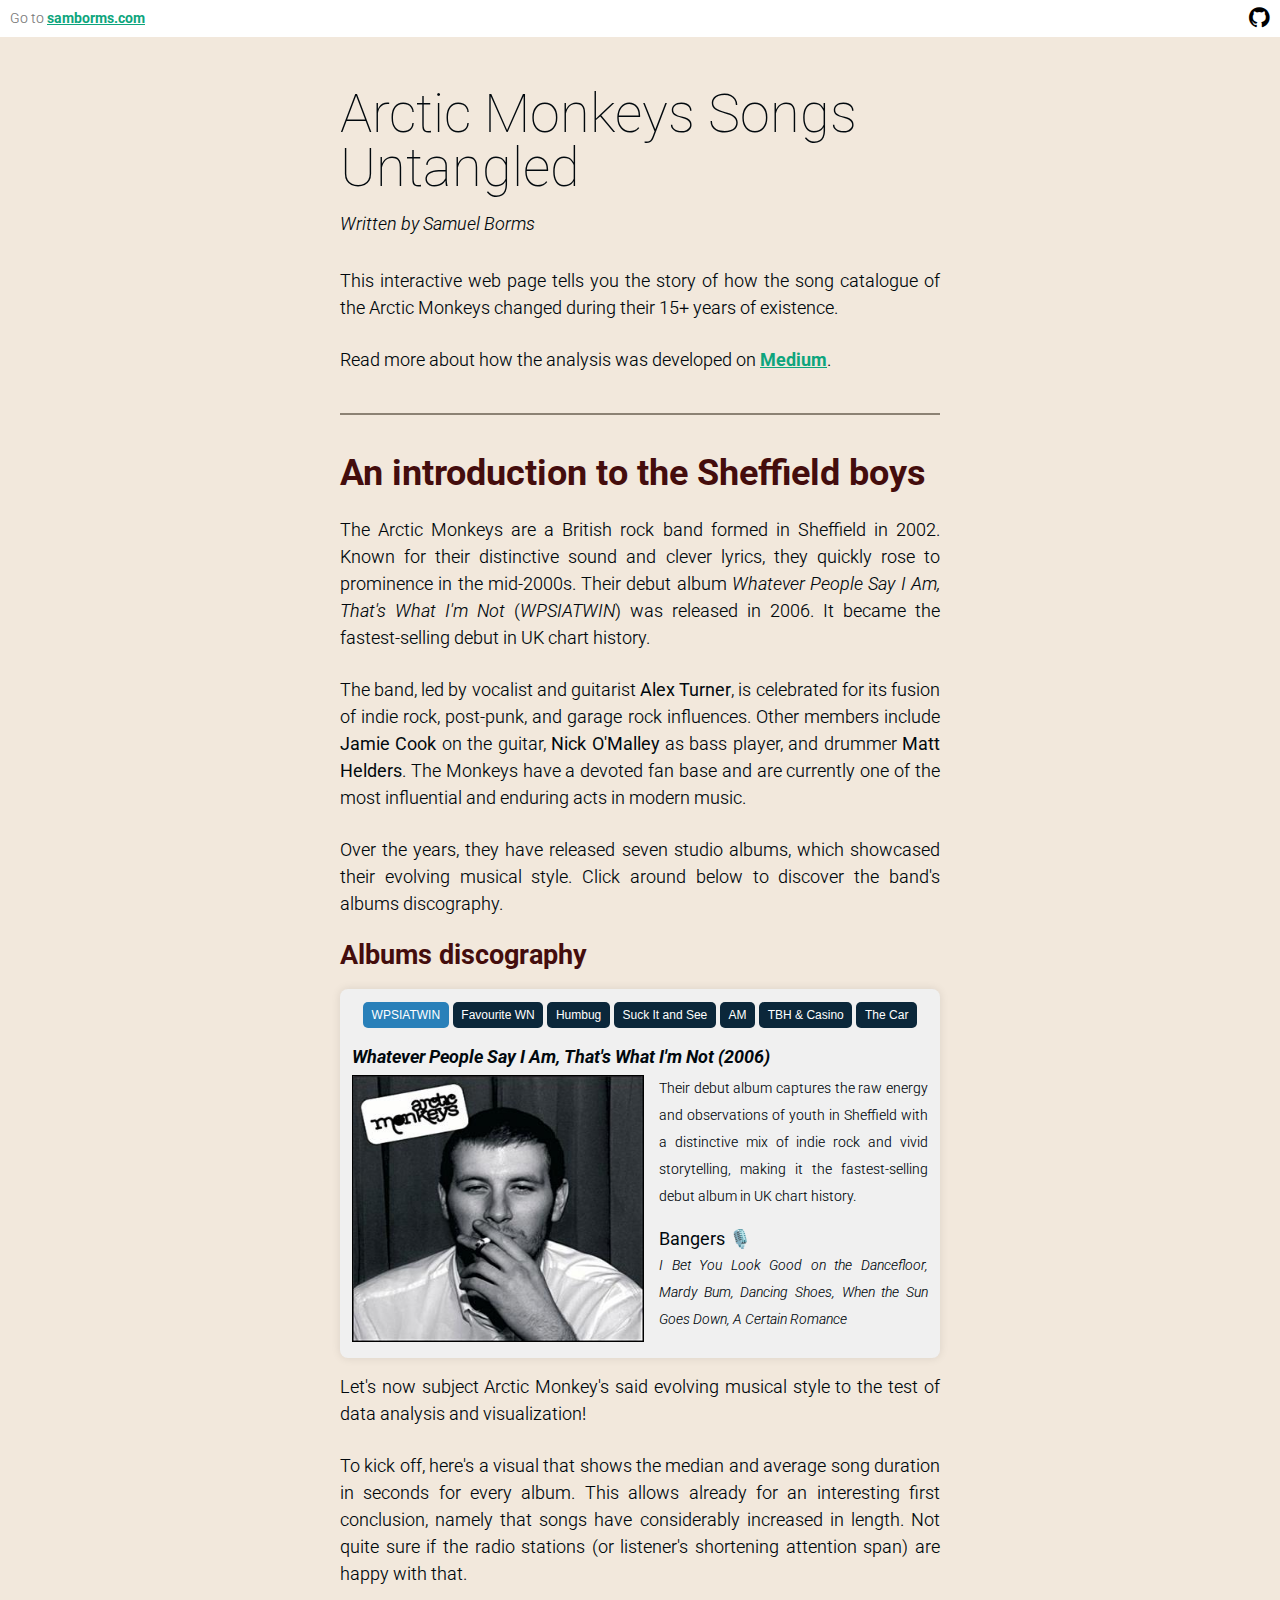
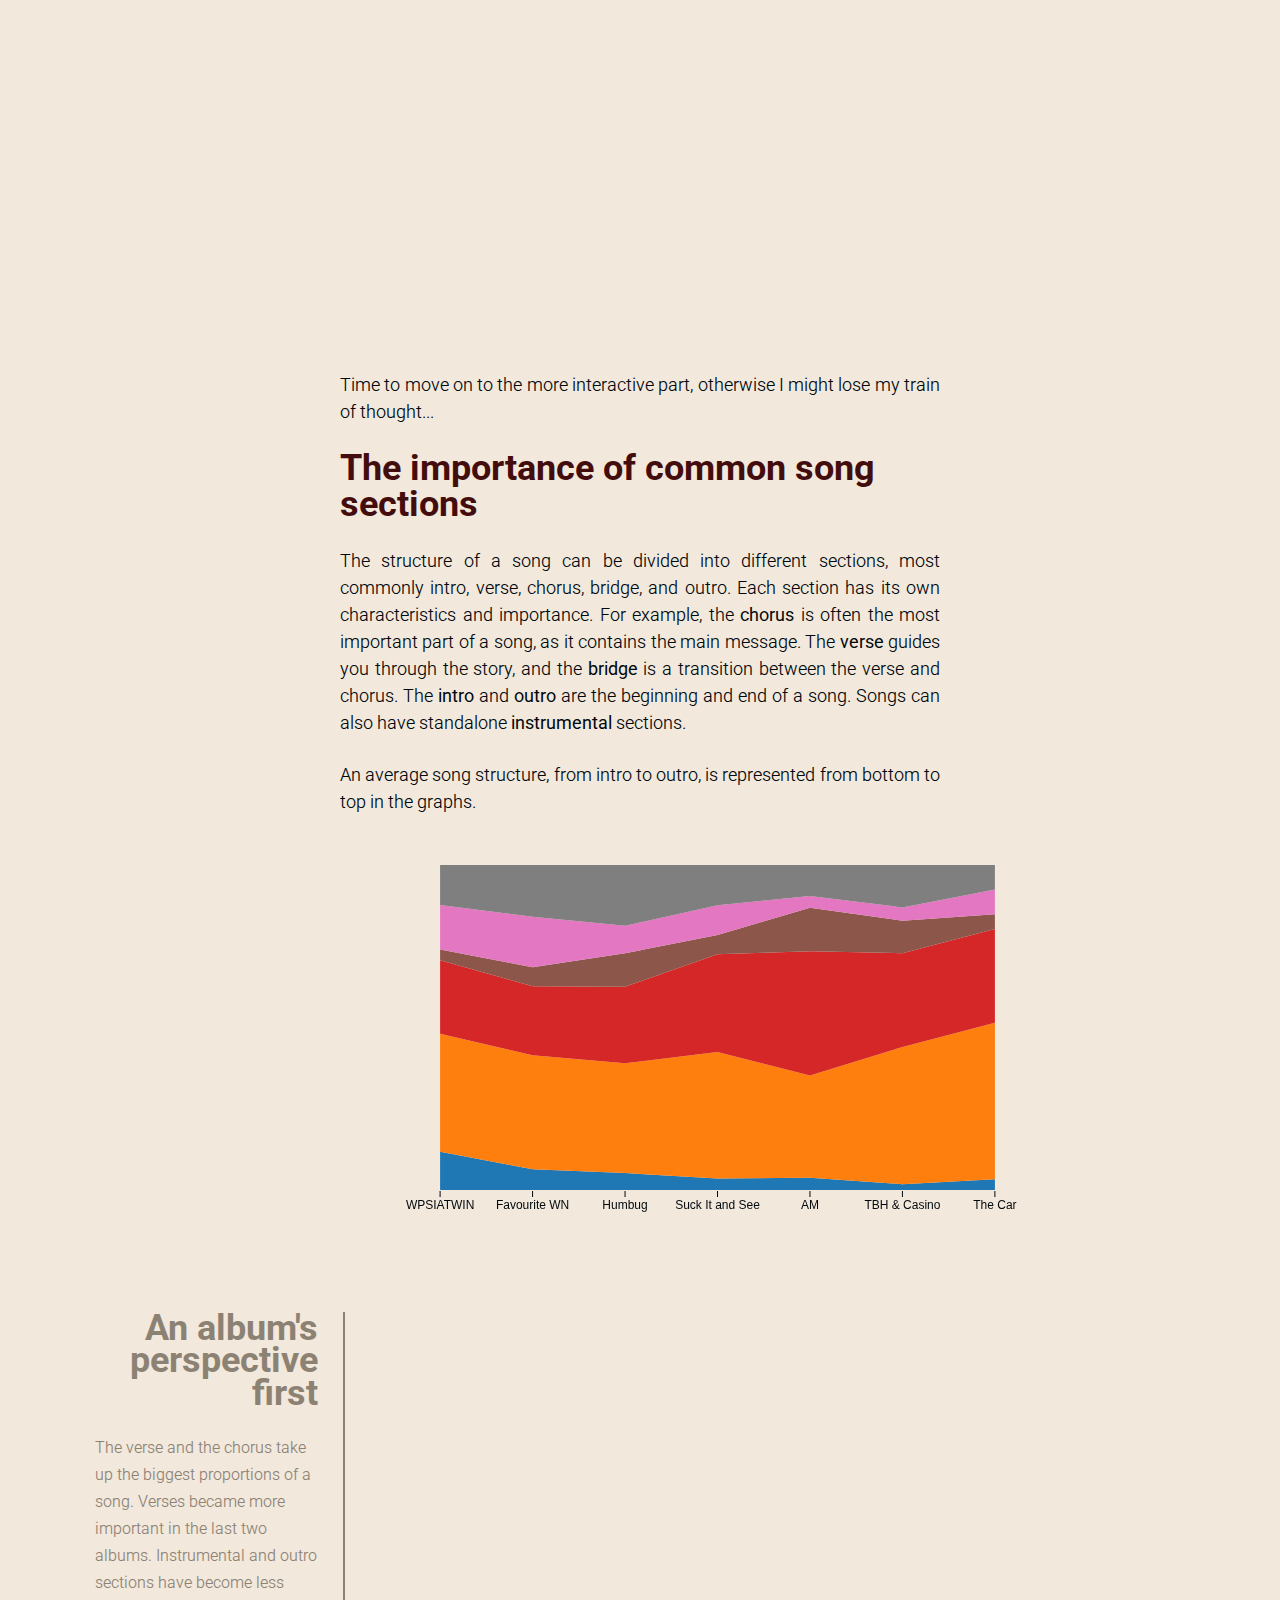
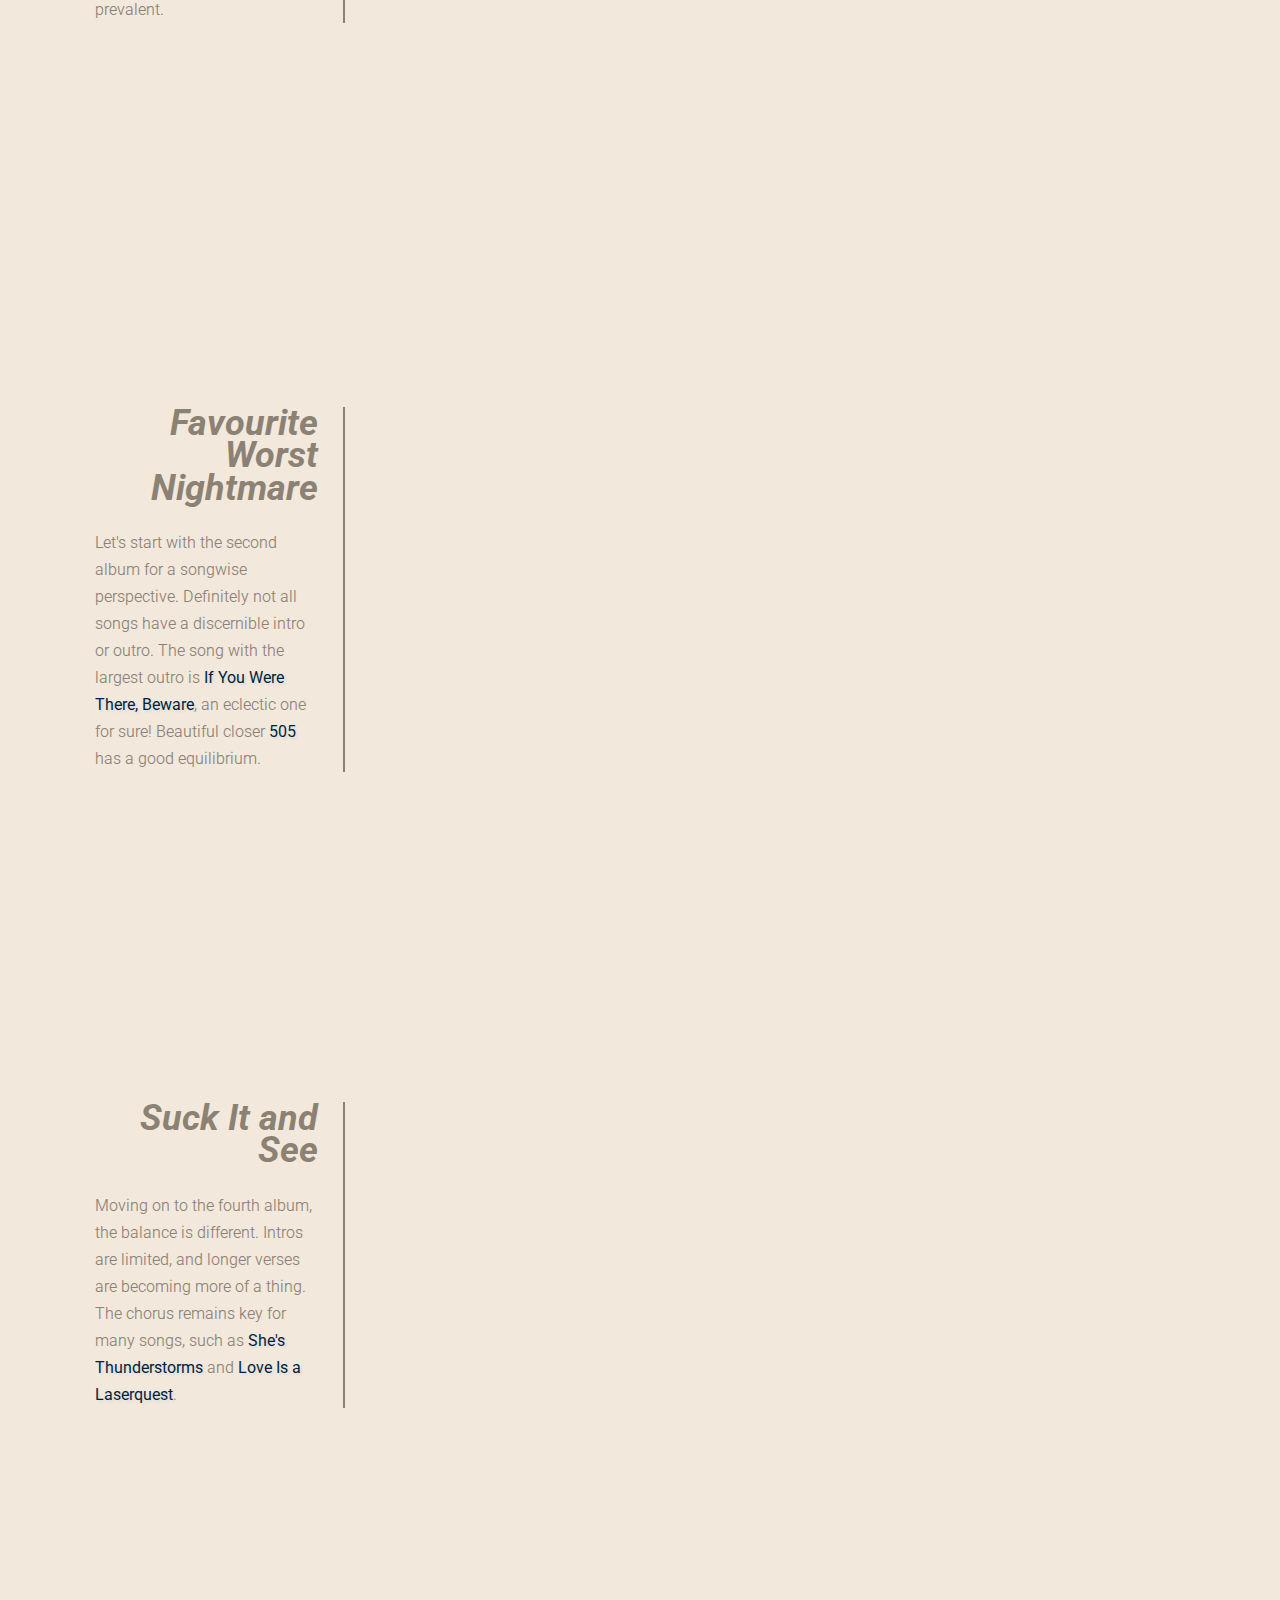
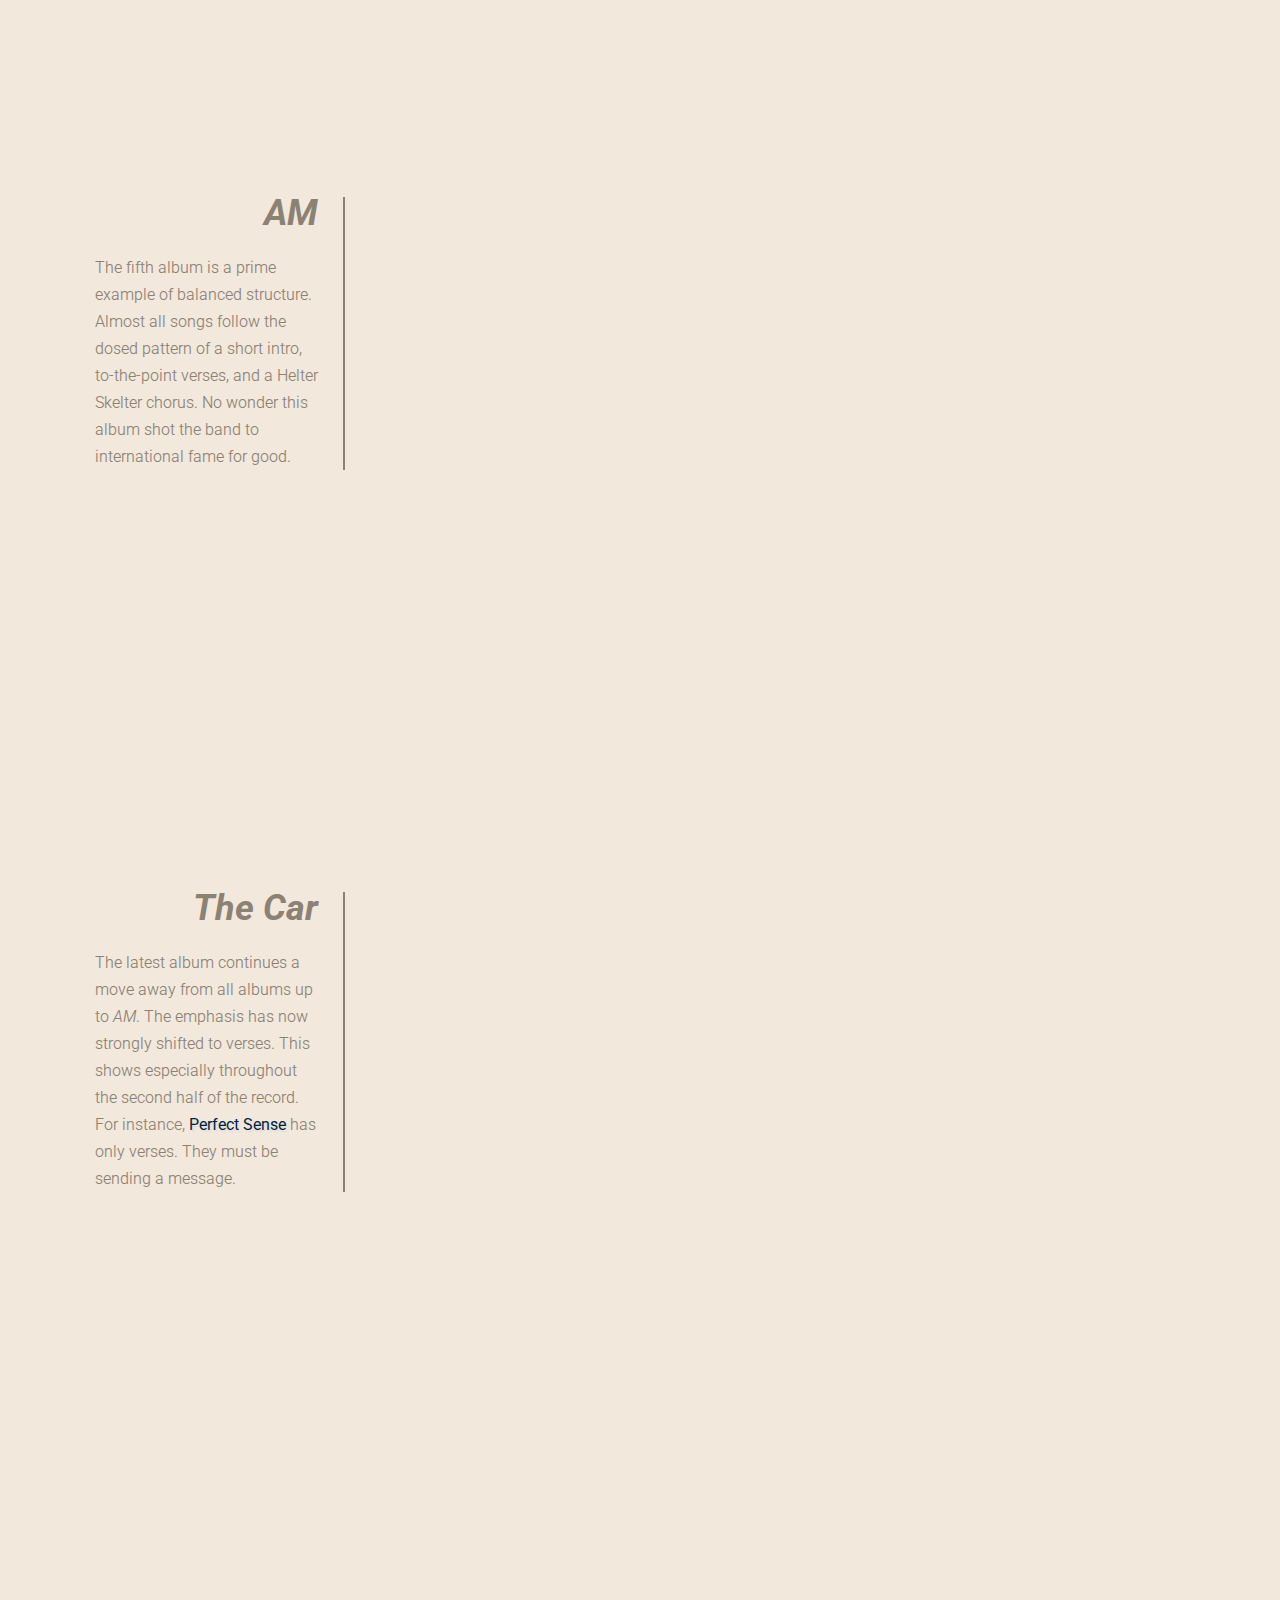
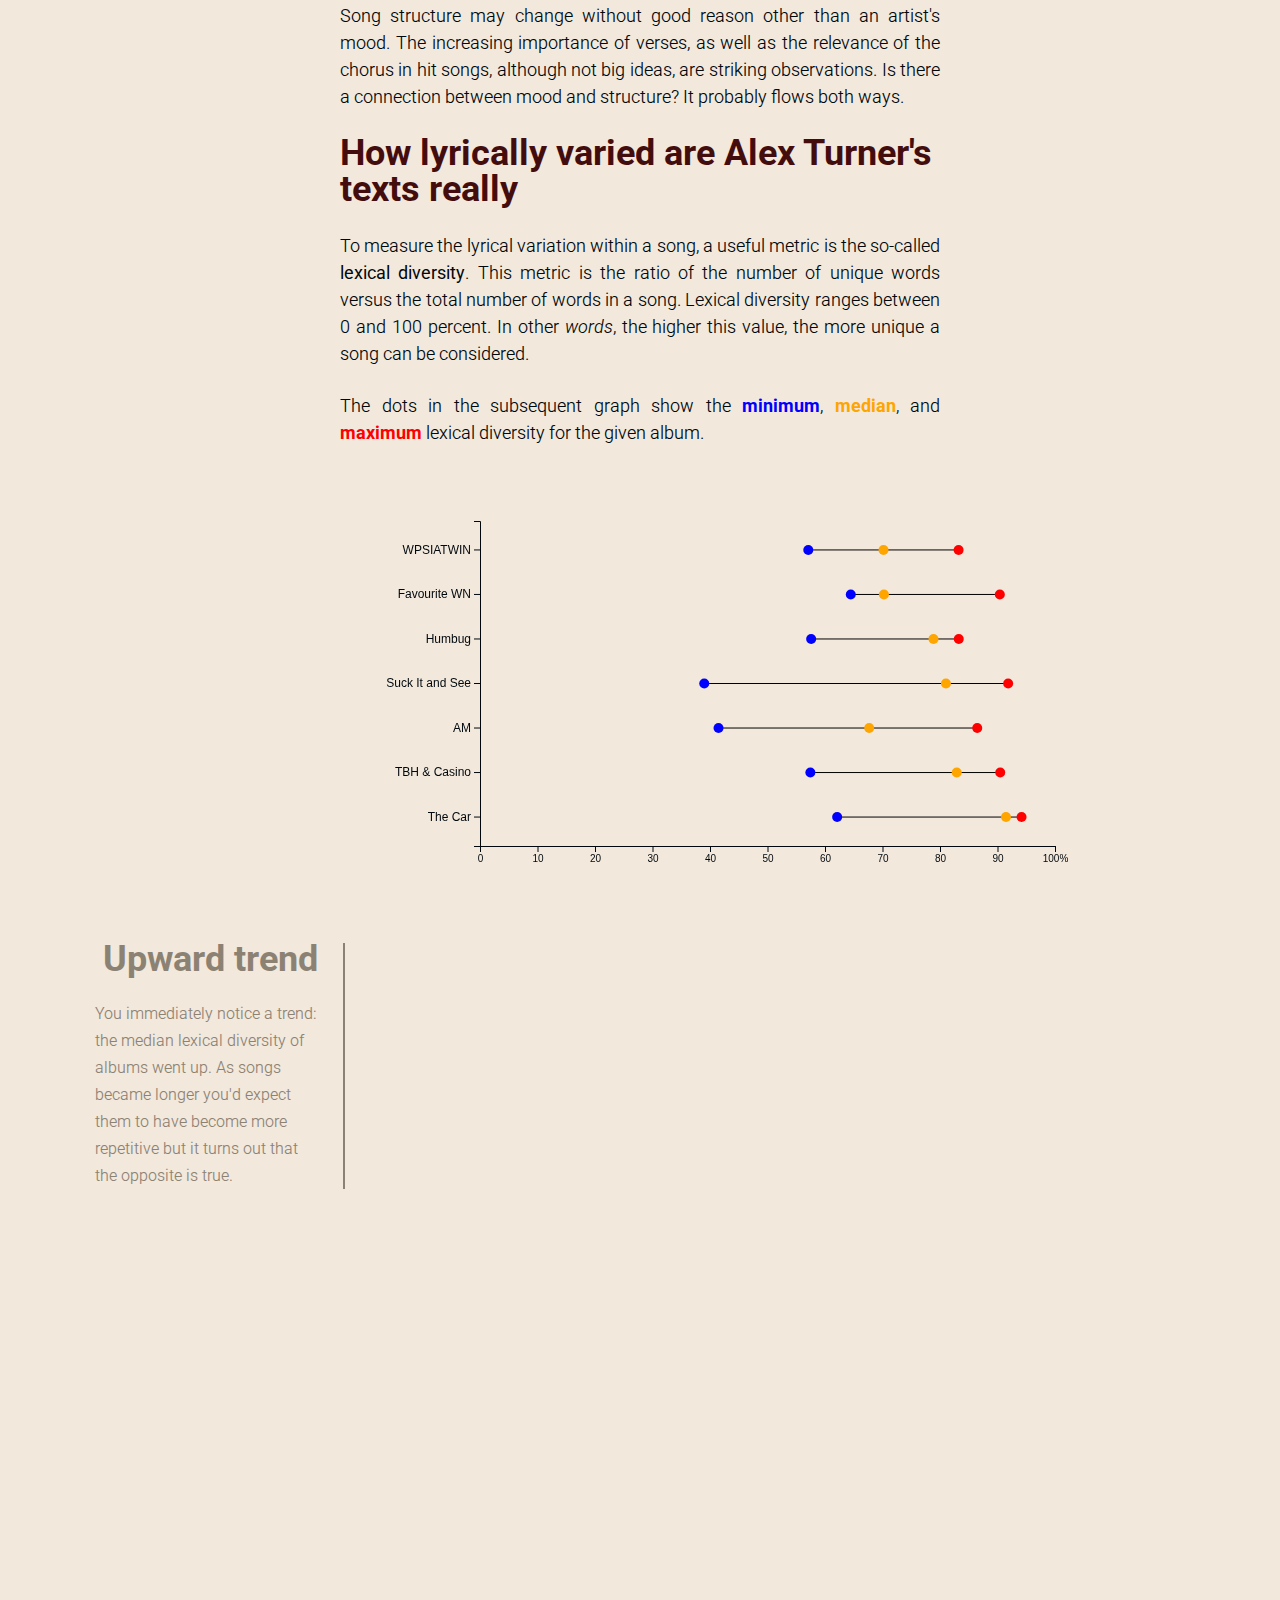
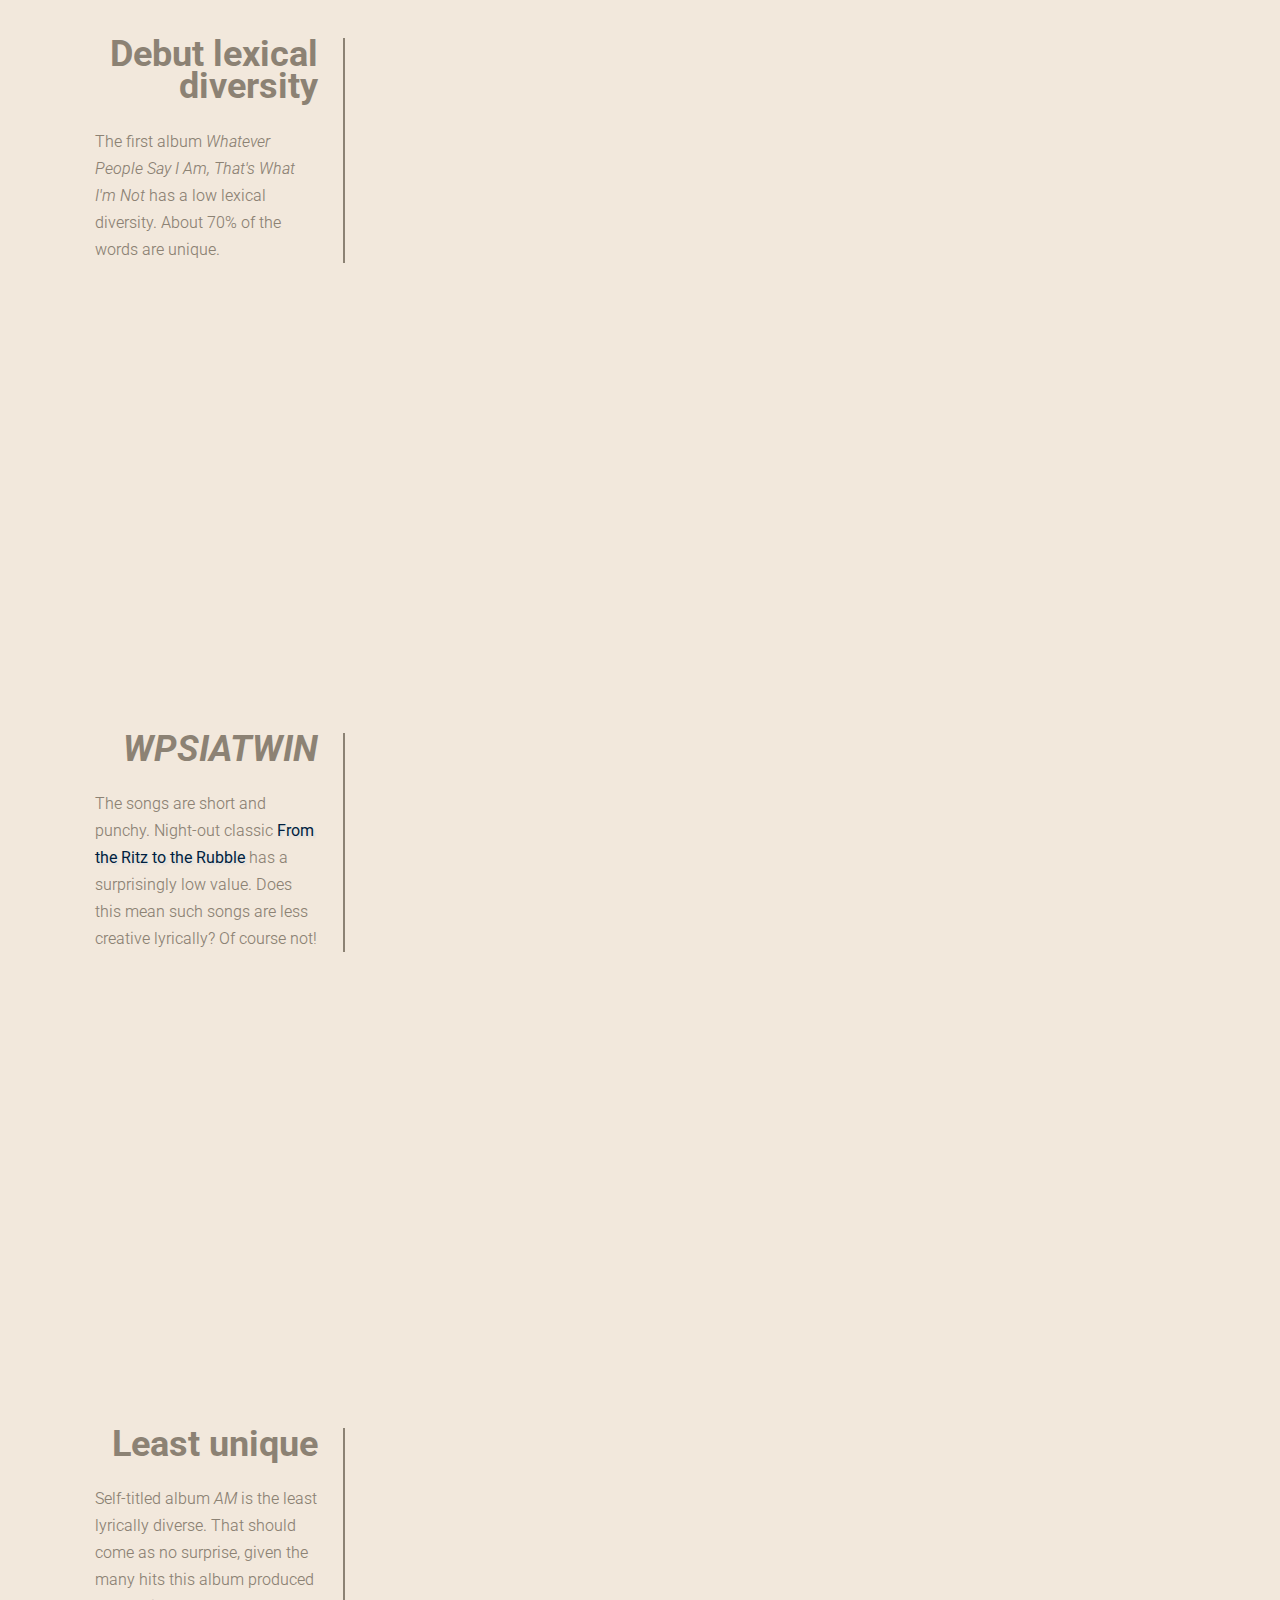
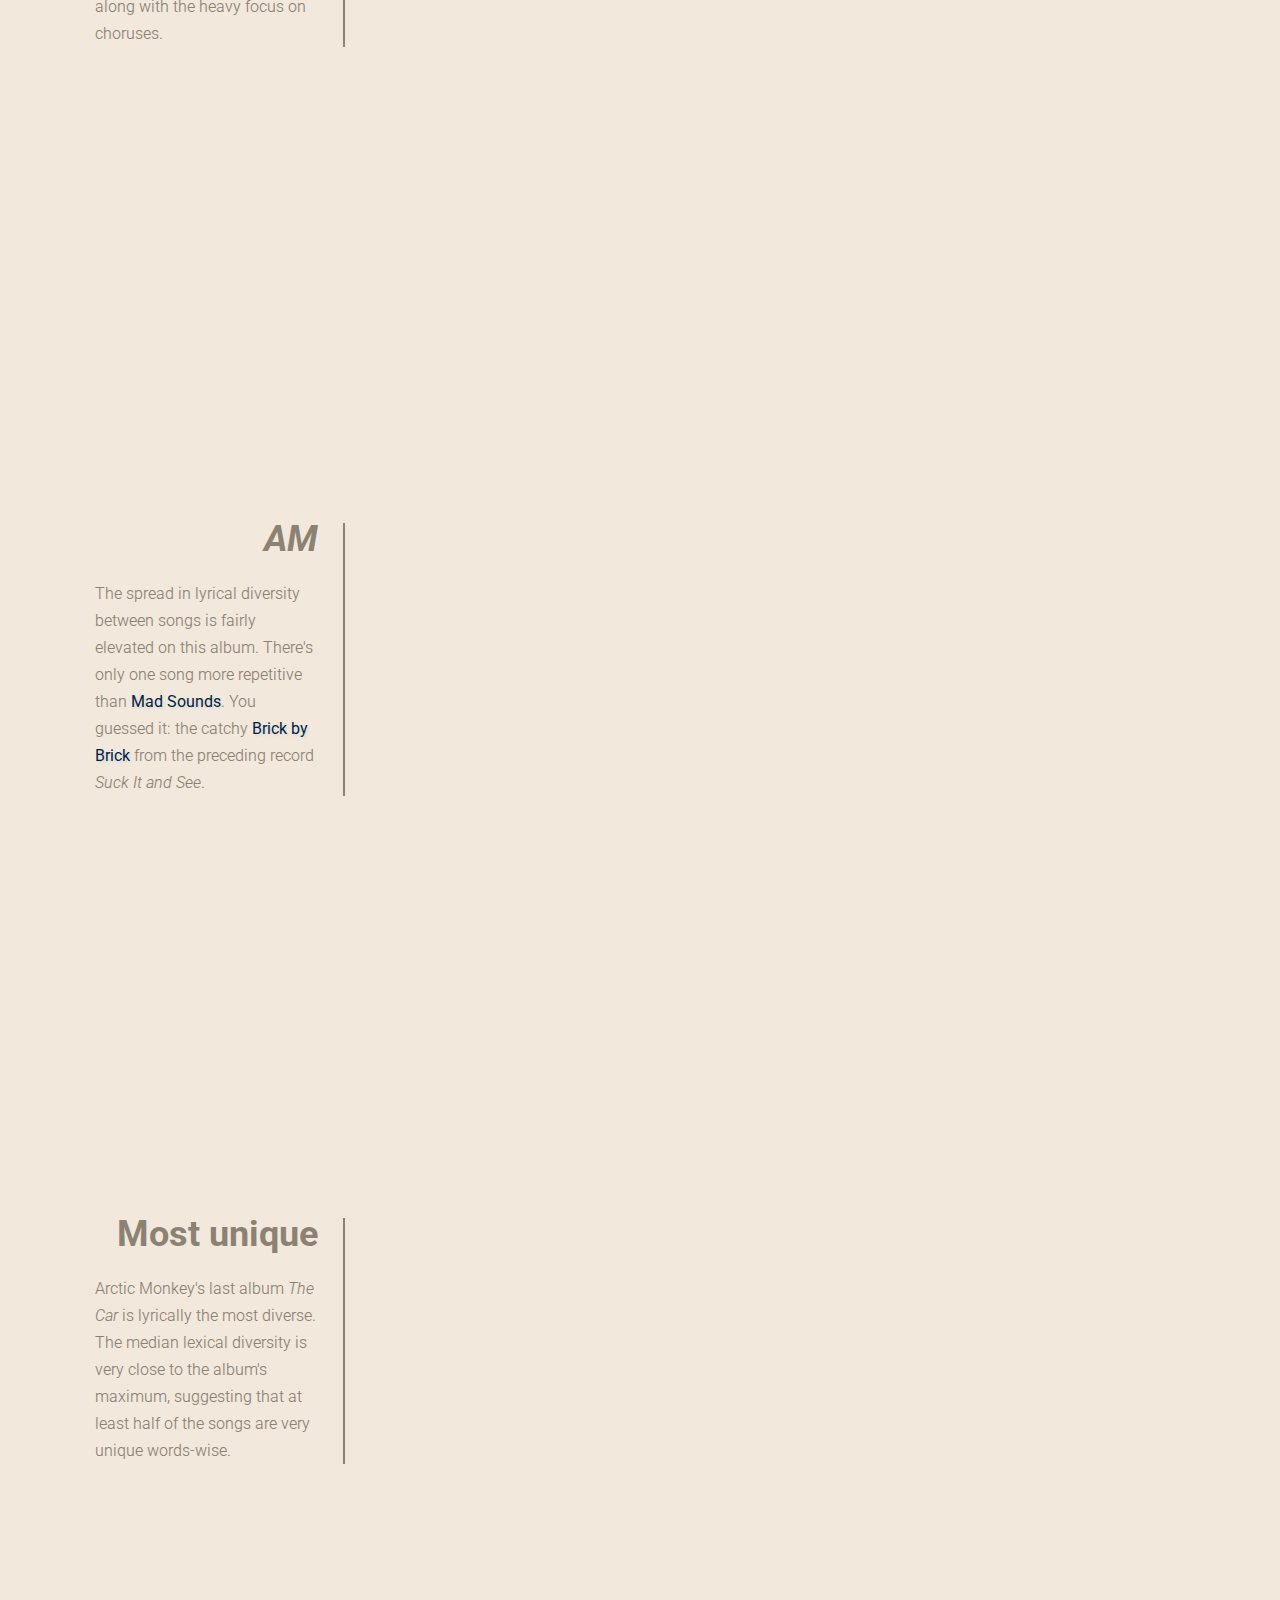
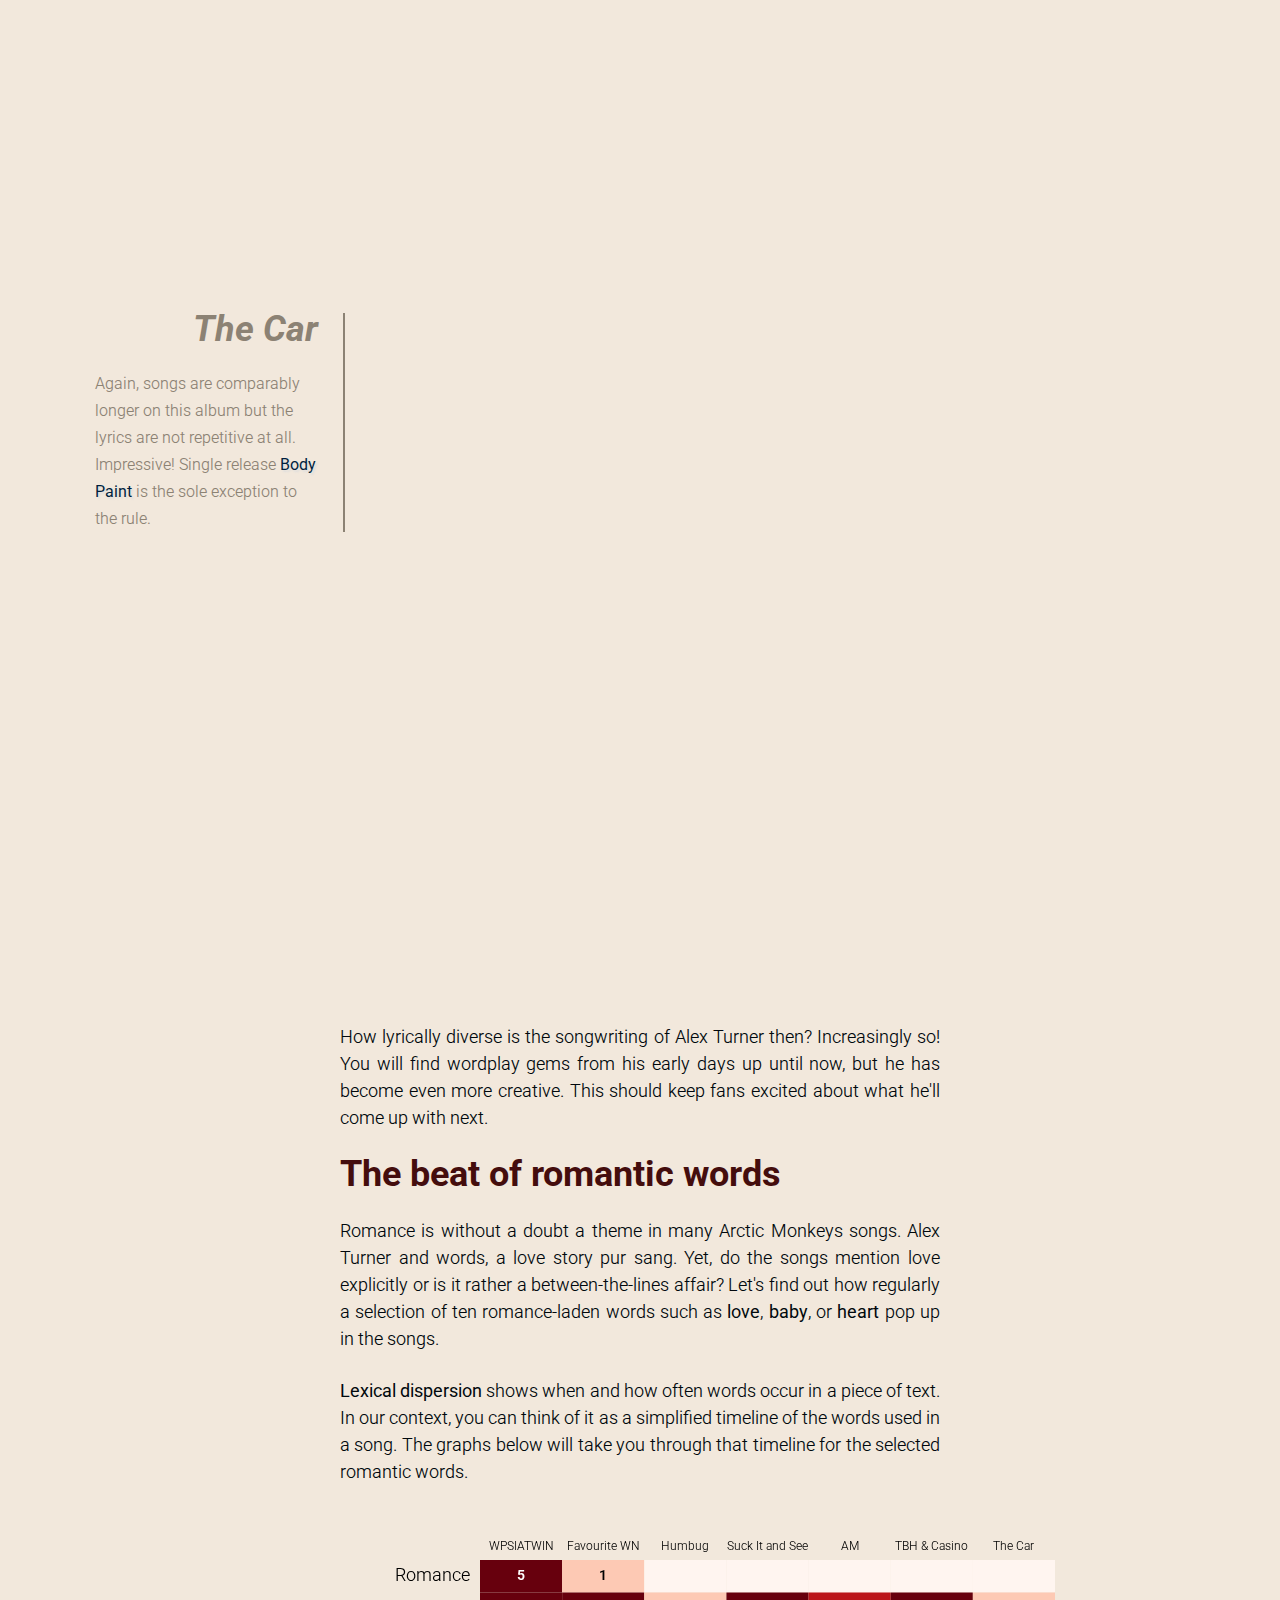
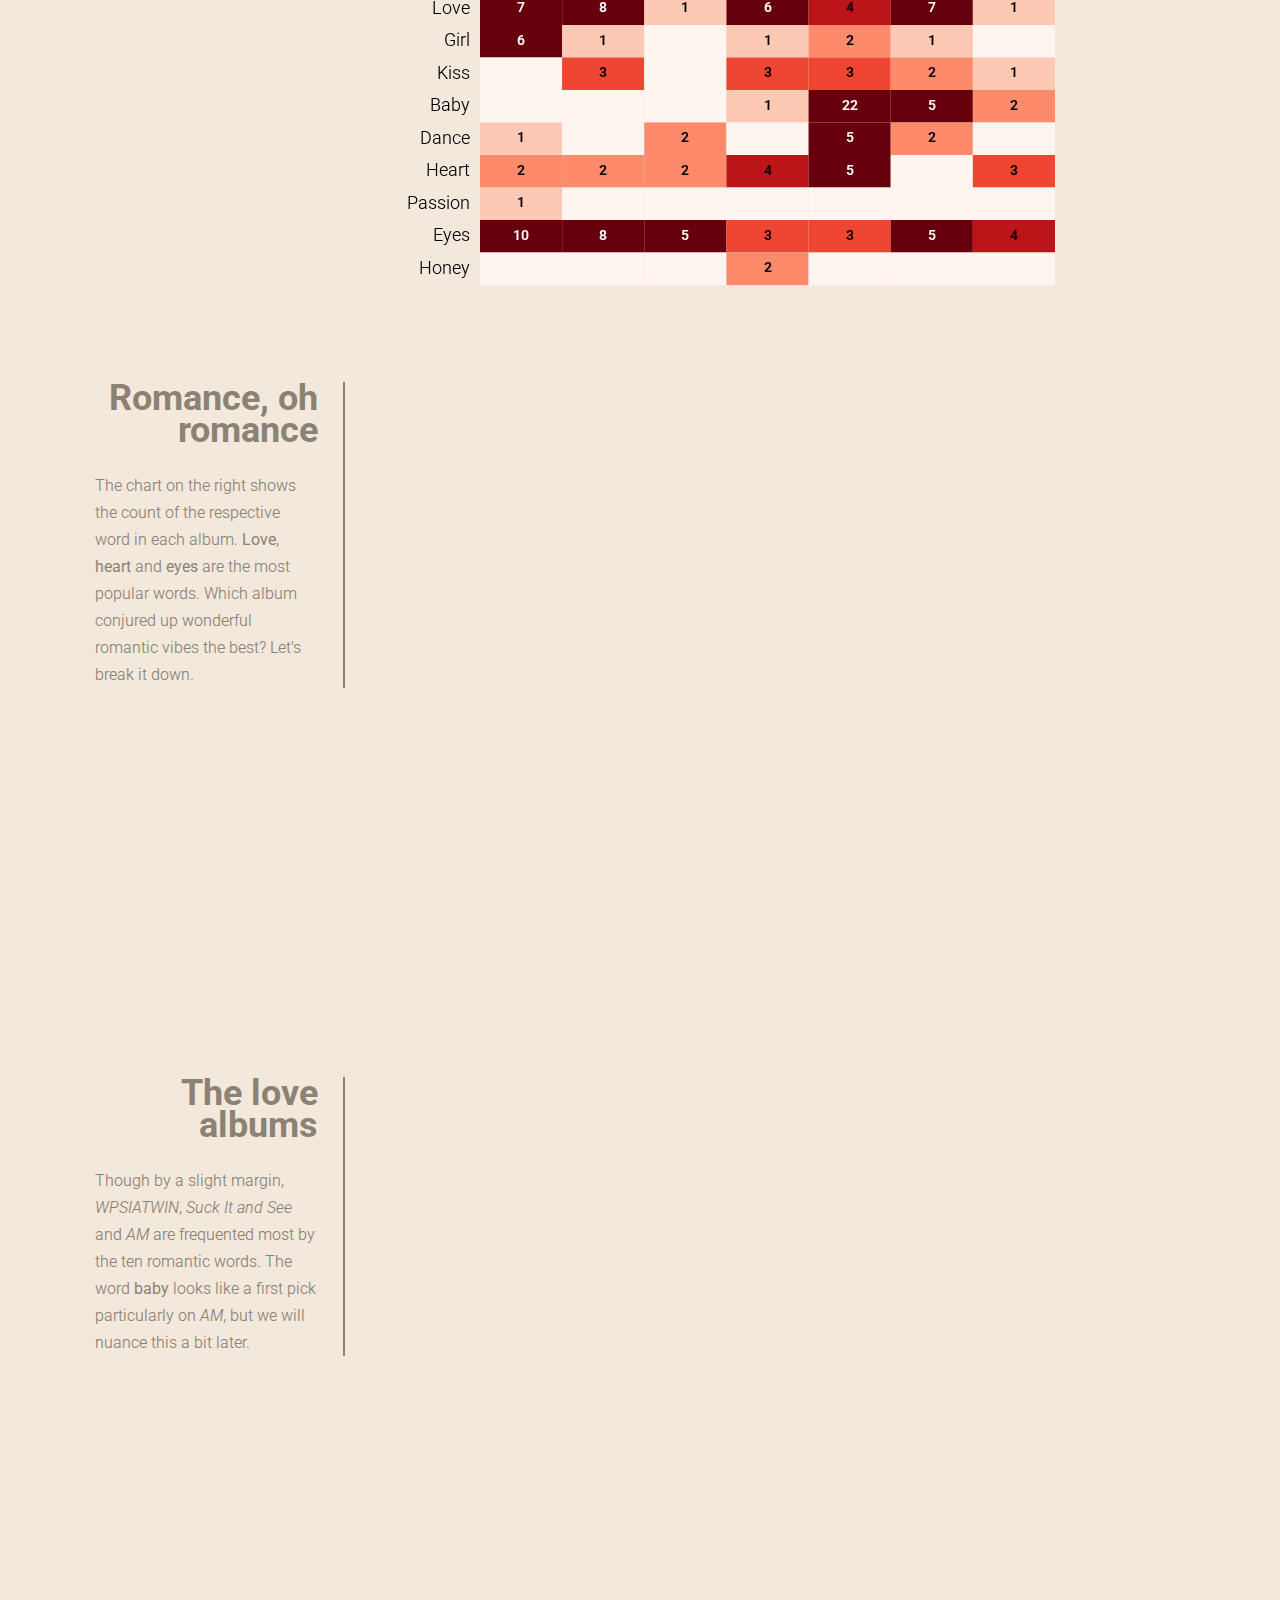
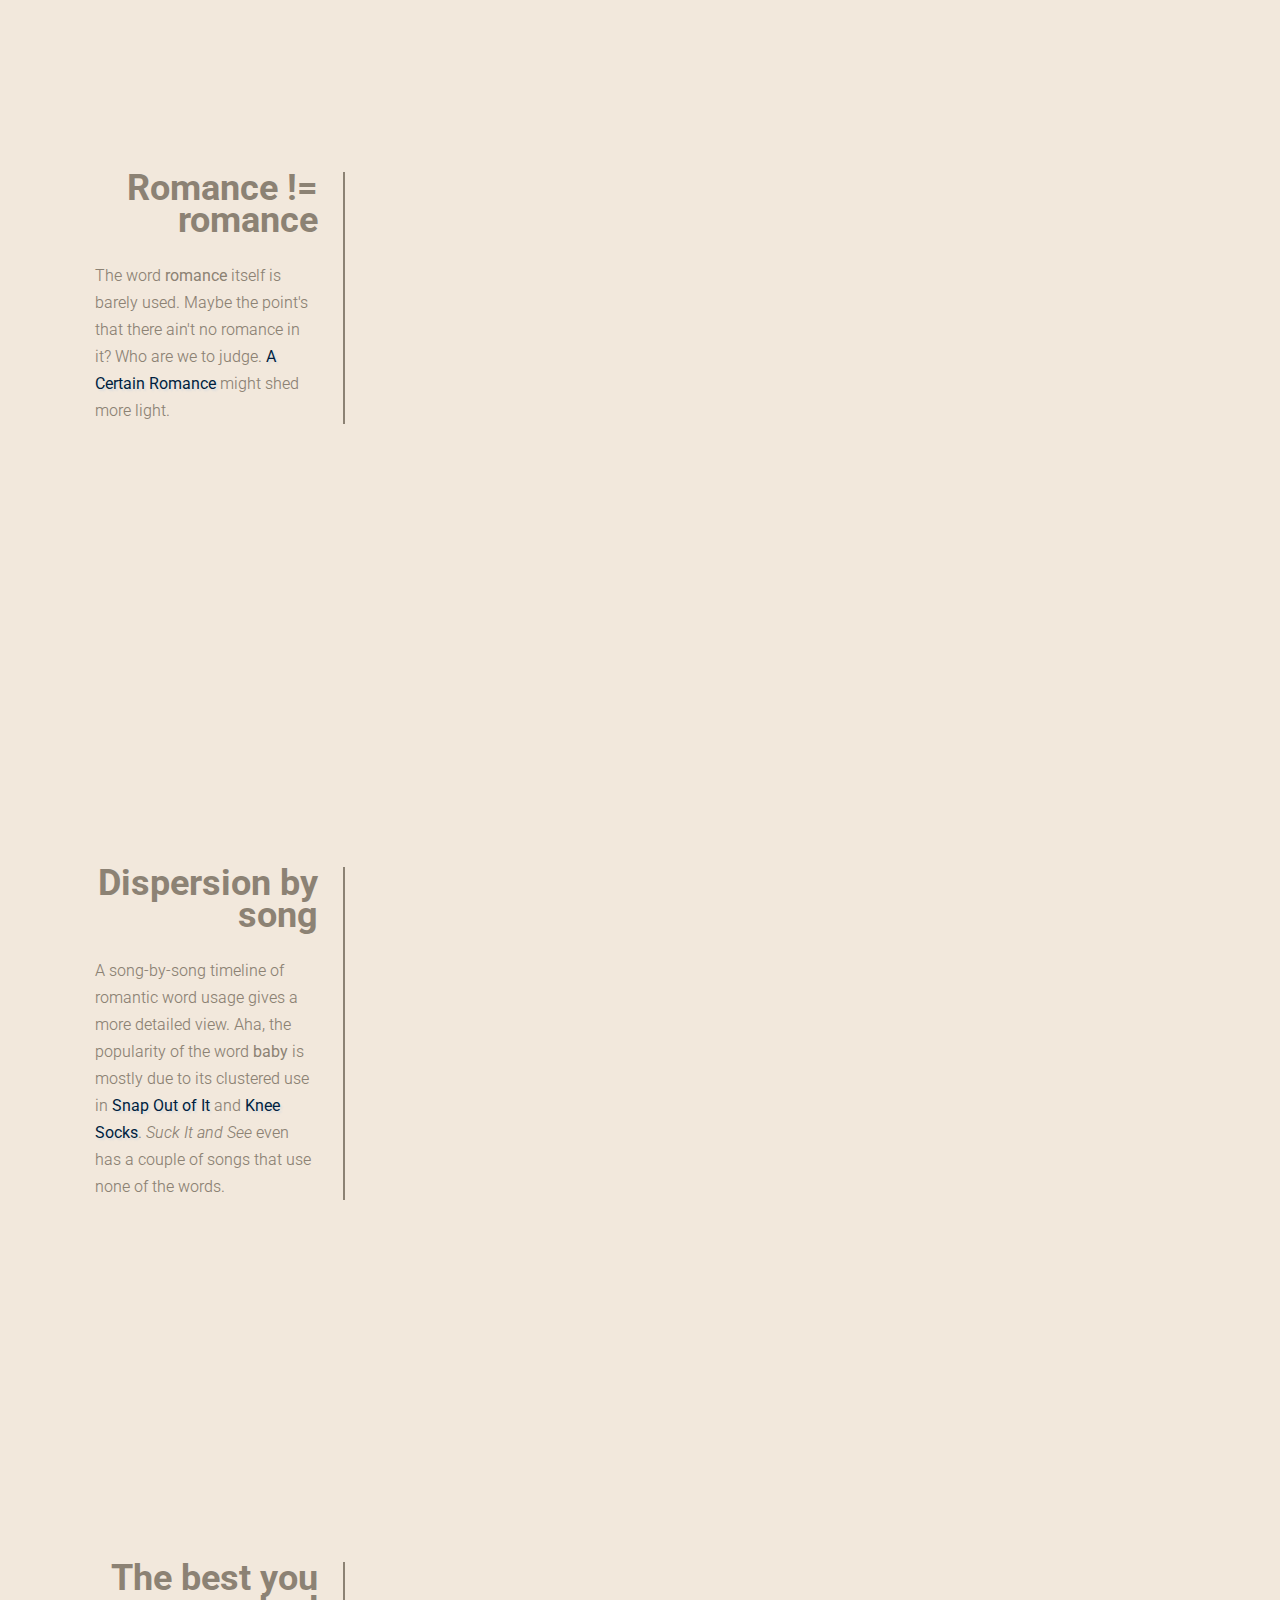
==== commit dd09bc2e: "reread" ====
--- a/docs/index.html
+++ b/docs/index.html
@@ -195,7 +195,8 @@
         <p>
             Song structure may change without good reason other than an artist's mood.
             The increasing importance of verses, as well as the relevance of the chorus in hit songs, although not big ideas, are striking observations.
-            Could there be a connection between mood and structure?
+            Is there a connection between mood and structure?
+            It probably flows both ways.
         </p>
       </section>
 
@@ -344,8 +345,8 @@
             <div class="step" data-step="4">
                 <h2>Dispersion by song</h2>
                 <p>
-                    This is a song-by-song timeline of romantic word usage.
-                    The popularity of the word <b>baby</b> is mostly due to its clustered use in <b class="bsongs">Snap Out of It</b> and <b class="bsongs">Knee Socks</b>.
+                    A song-by-song timeline of romantic word usage gives a more detailed view.
+                    Aha, the popularity of the word <b>baby</b> is mostly due to its clustered use in <b class="bsongs">Snap Out of It</b> and <b class="bsongs">Knee Socks</b>.
                     <i>Suck It and See</i> even has a couple of songs that use none of the words.
                 </p>
             </div>
@@ -354,7 +355,7 @@
                 <h2>The best you ever had</h2>
                 <p>
                     The three most popular words leave a trace to dozens of songs.
-                    They are sparely used, only between one and three times per song.
+                    However, they are sparely used, only between one and three times per song.
                 </p>
             </div>
 
@@ -362,7 +363,7 @@
                 <h2><i>Humbug</i> & <i>The Car</i></h2>
                 <p>
                     We end on a less romantic note, highlighting the two albums superficially not so keen on romance.
-                    These albums have a more mysterious touch, which is a nice antidote.
+                    These albums actually ooze a more mysterious sentiment, which is a nice antidote.
                 </p>
             </div>
         </article>
@@ -370,7 +371,7 @@
 
       <section class="generic transition">
         <p>
-            Of course, a romantic atmosphere is much more subtle than (ten) words can ever convey.
+            Of course, a romantic atmosphere is much more subtle than (ten) plain words can ever convey.
             We all know that.
             For example, <b>love</b> only shows up once in <b class="bsongs">Love Is a Laserquest</b> but <b>love</b>r does four times.
             Therefore, take the analysis with a grain of salt.
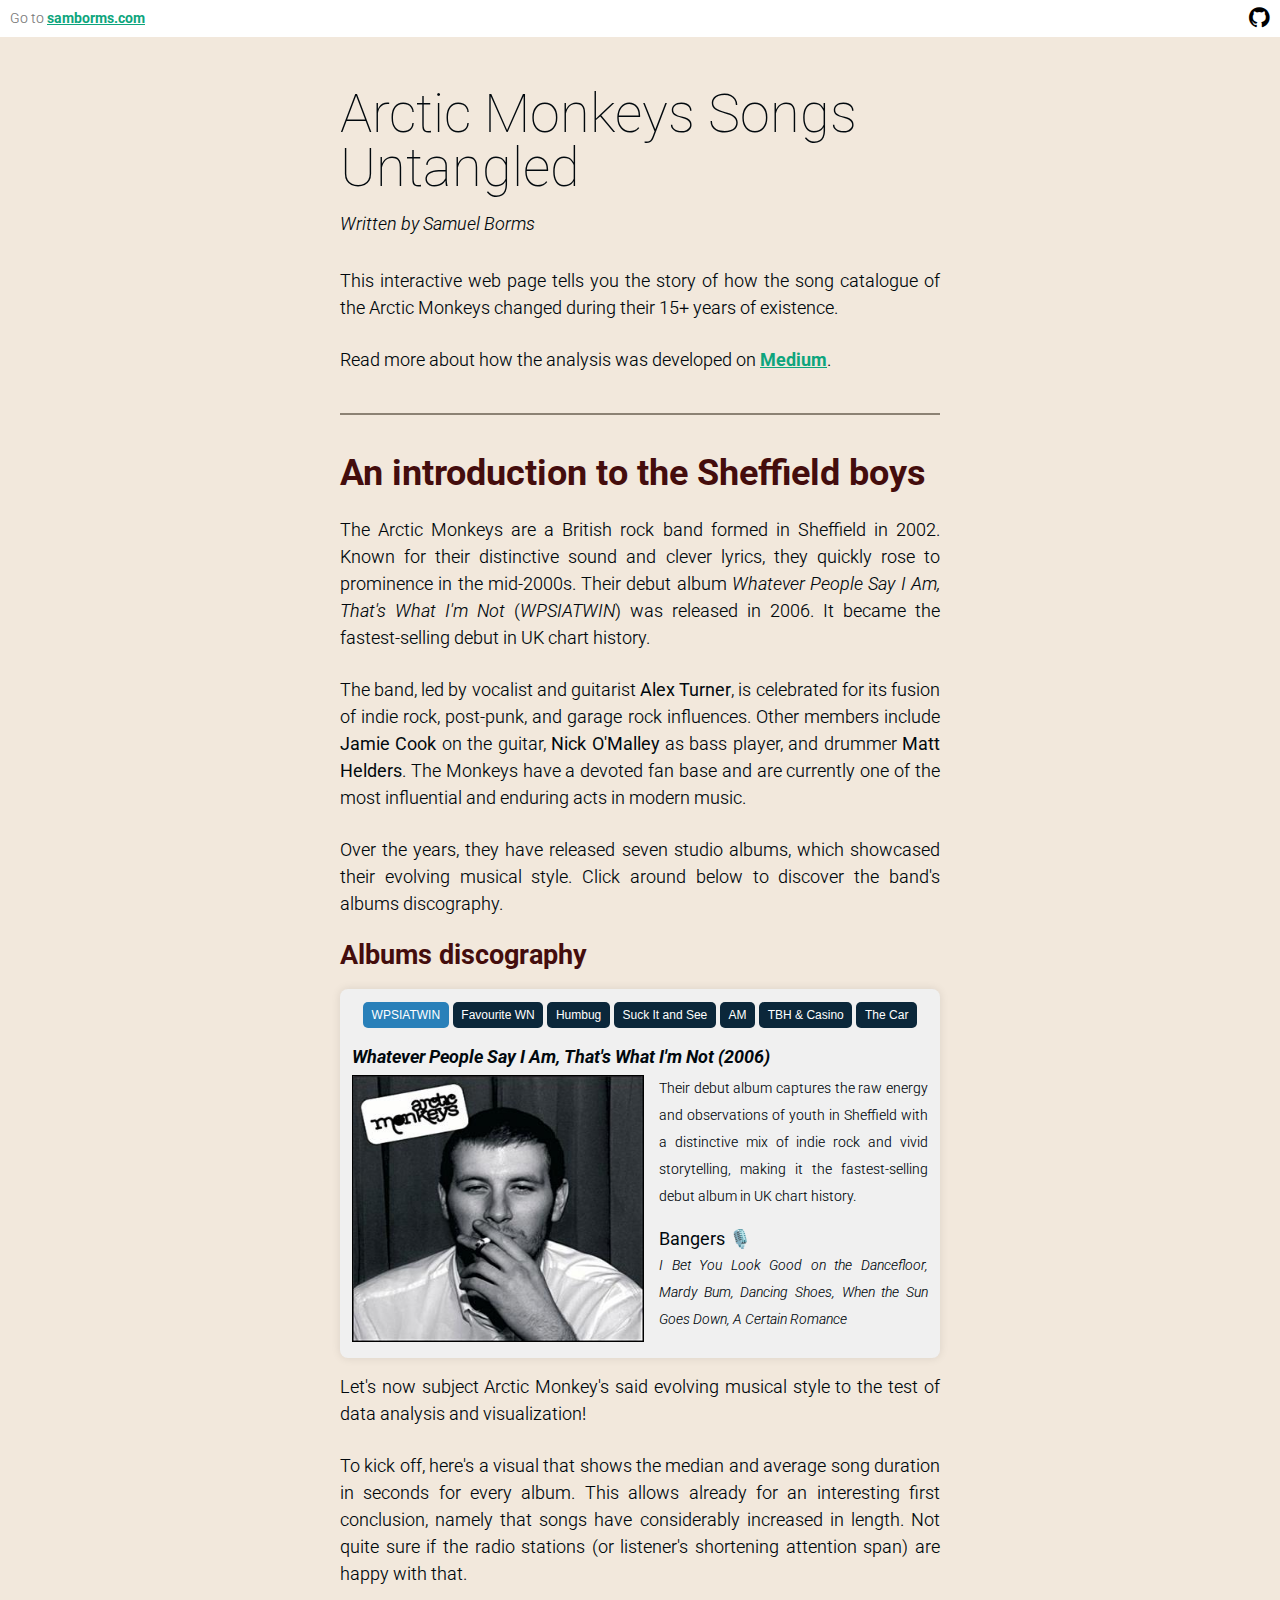
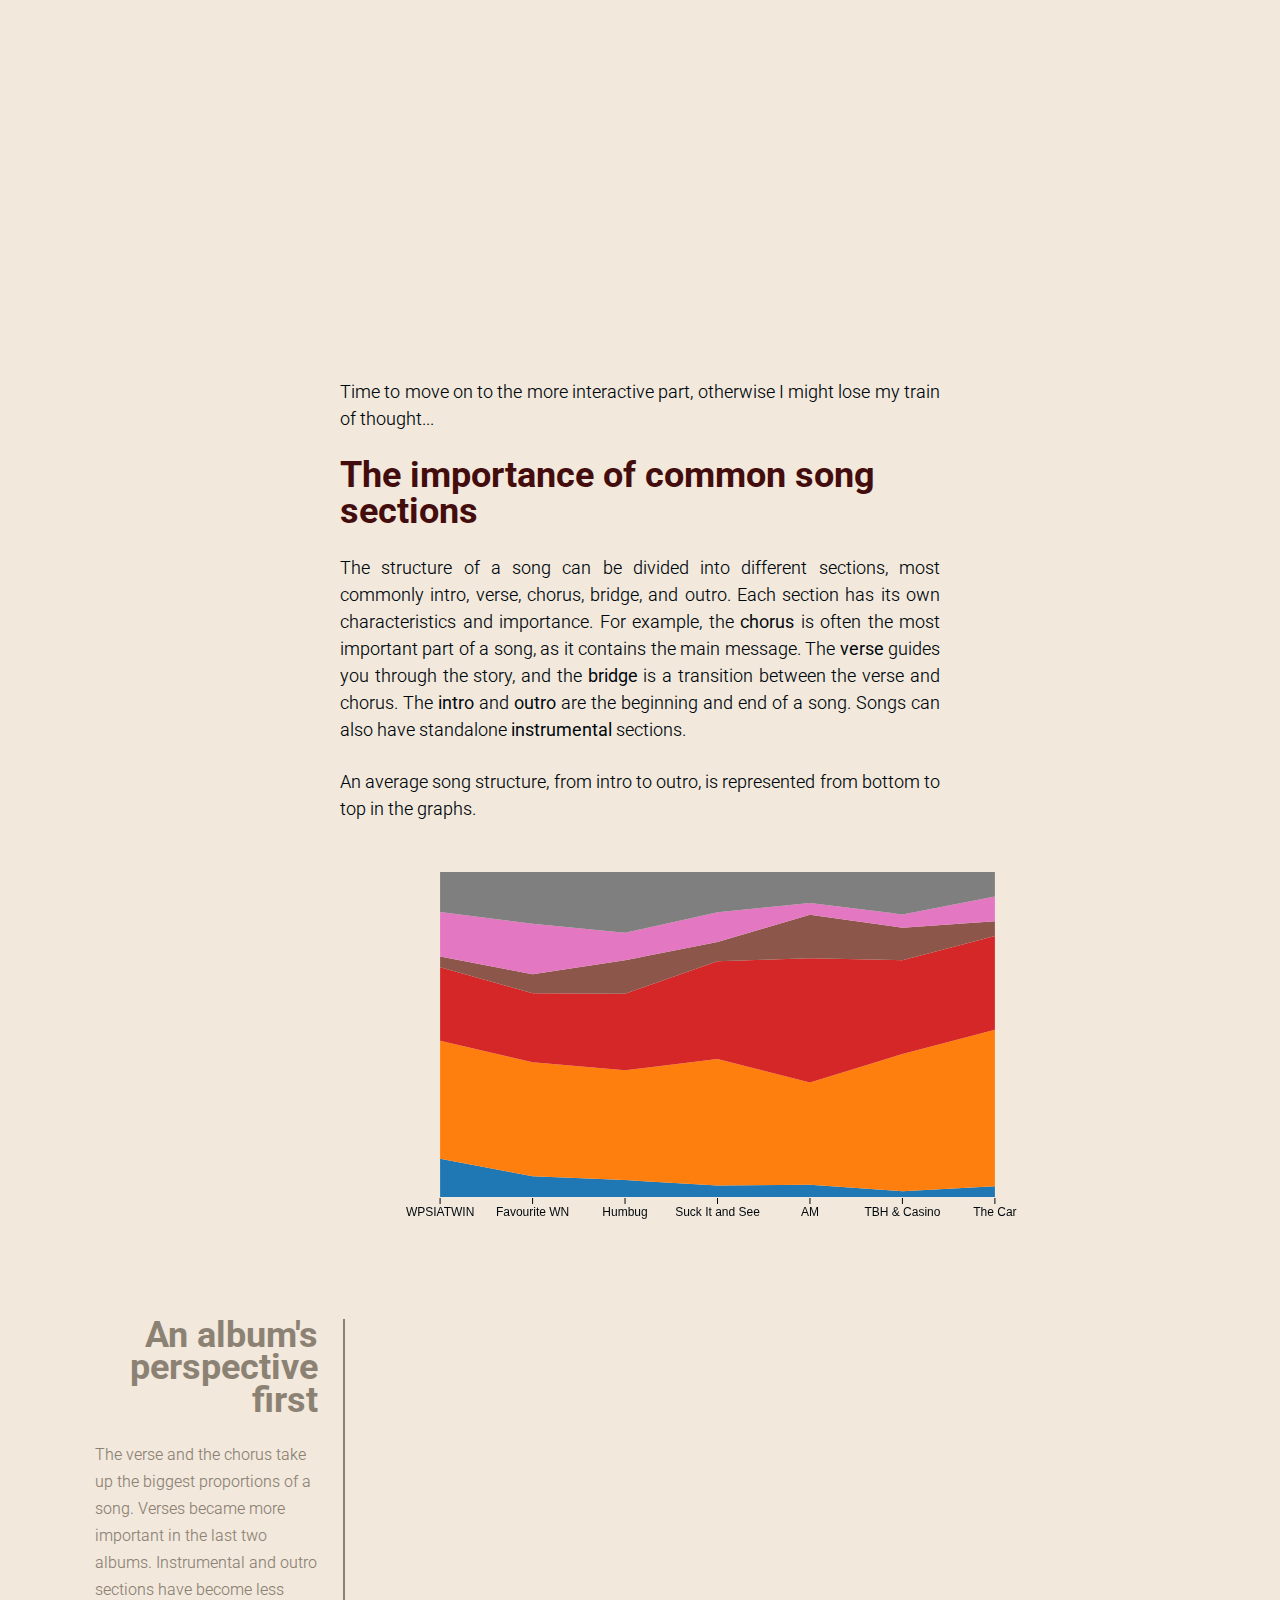
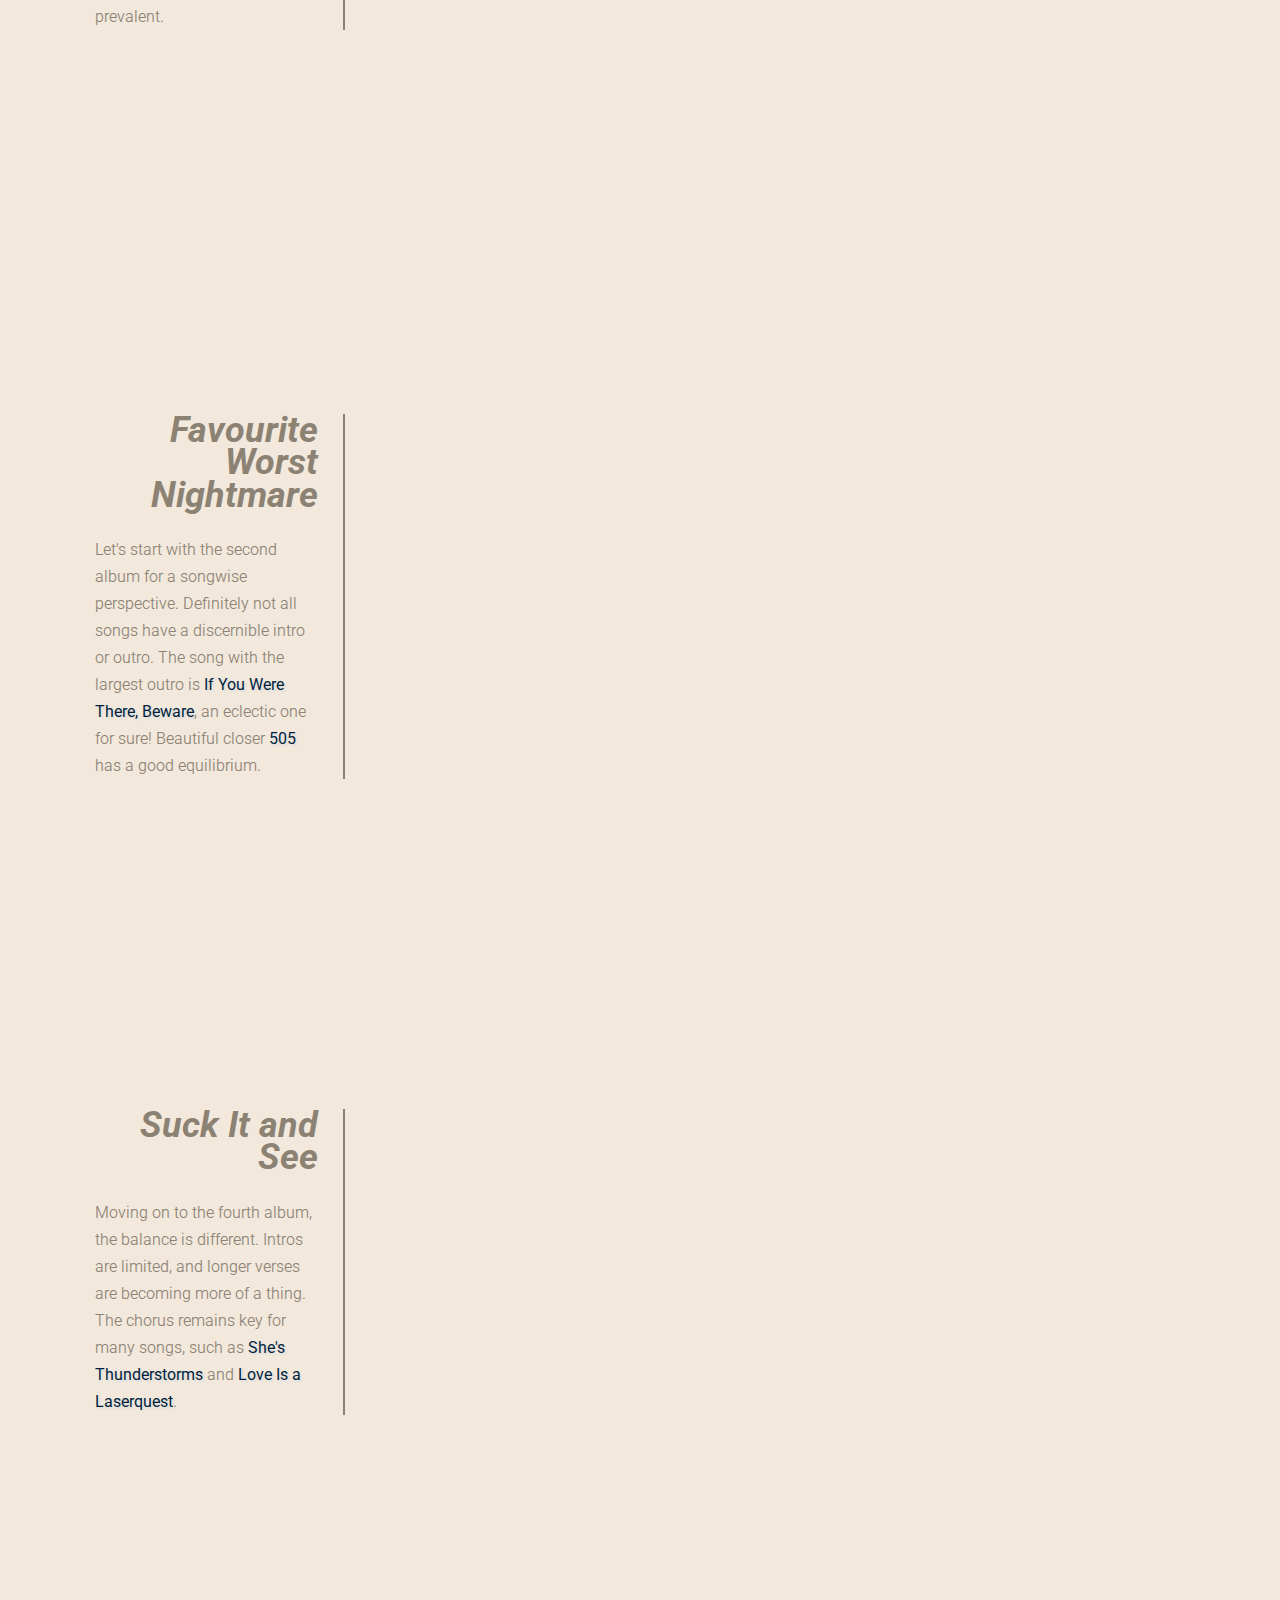
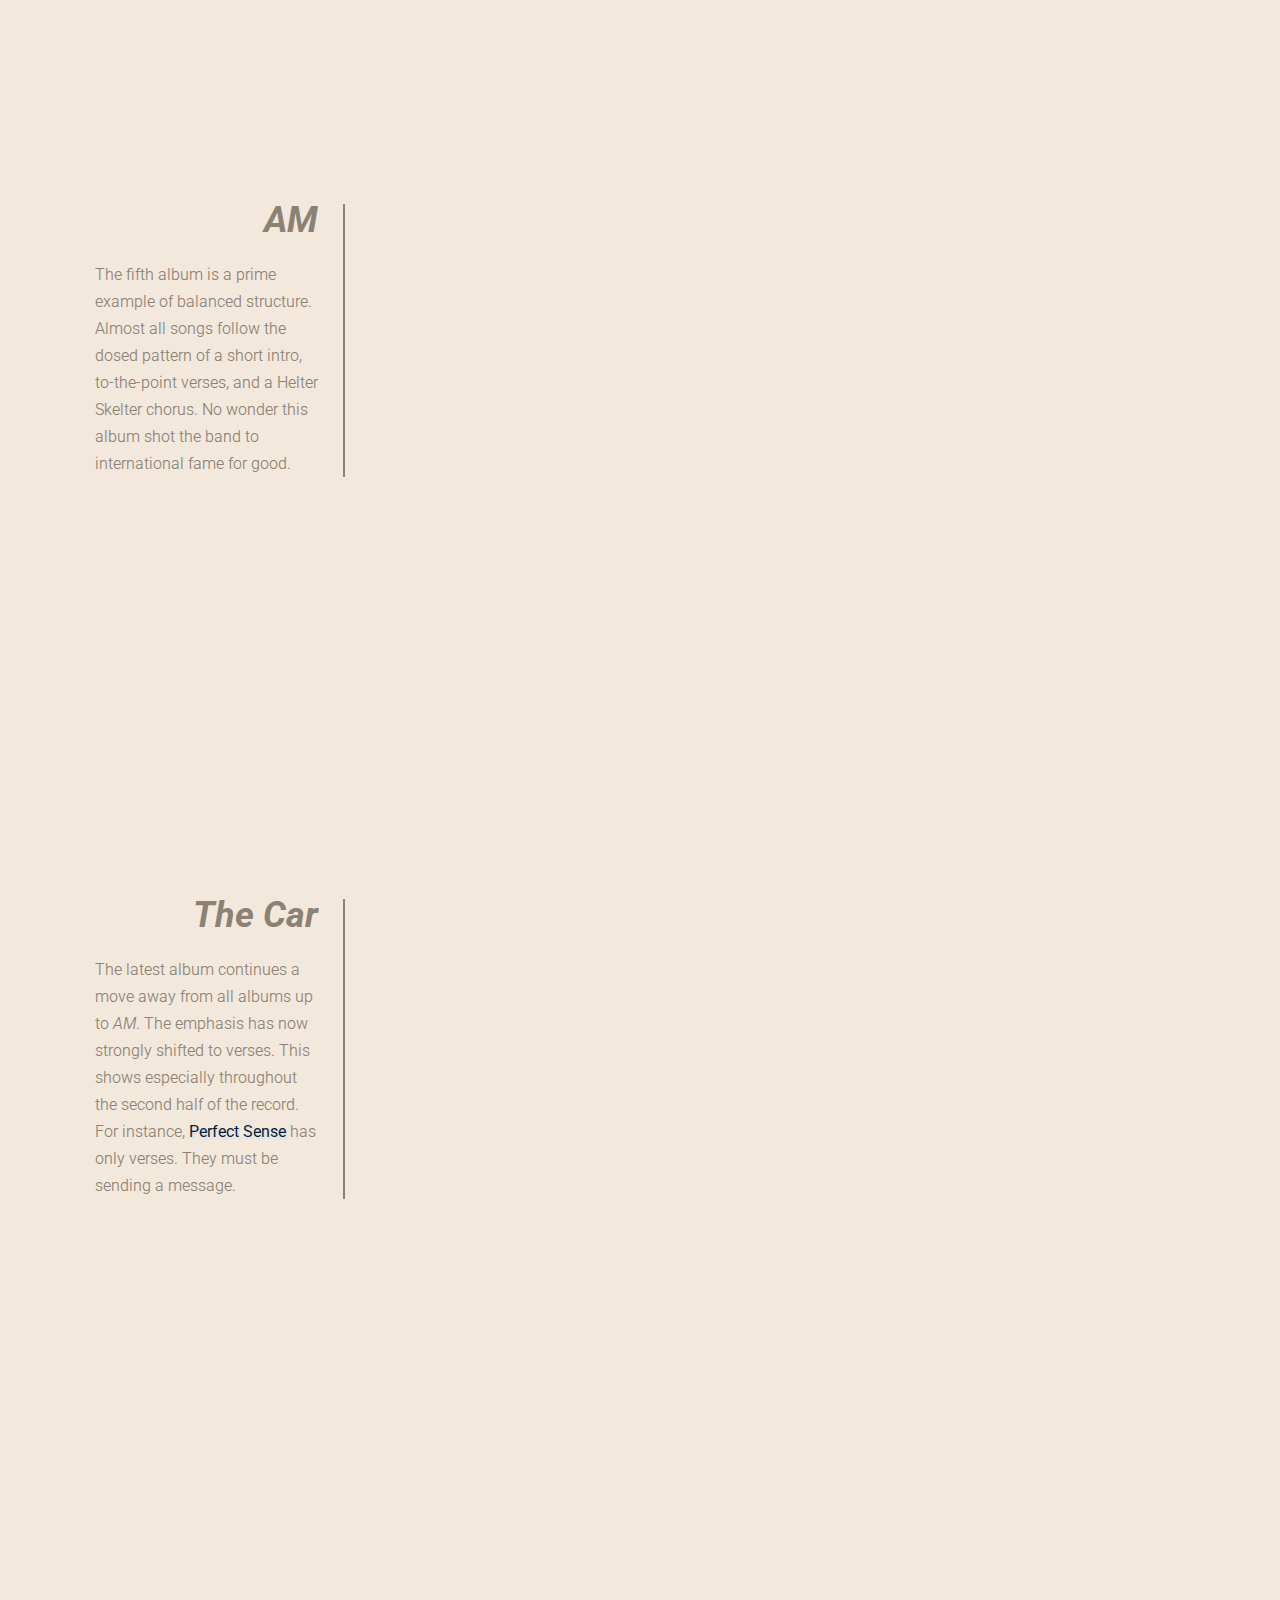
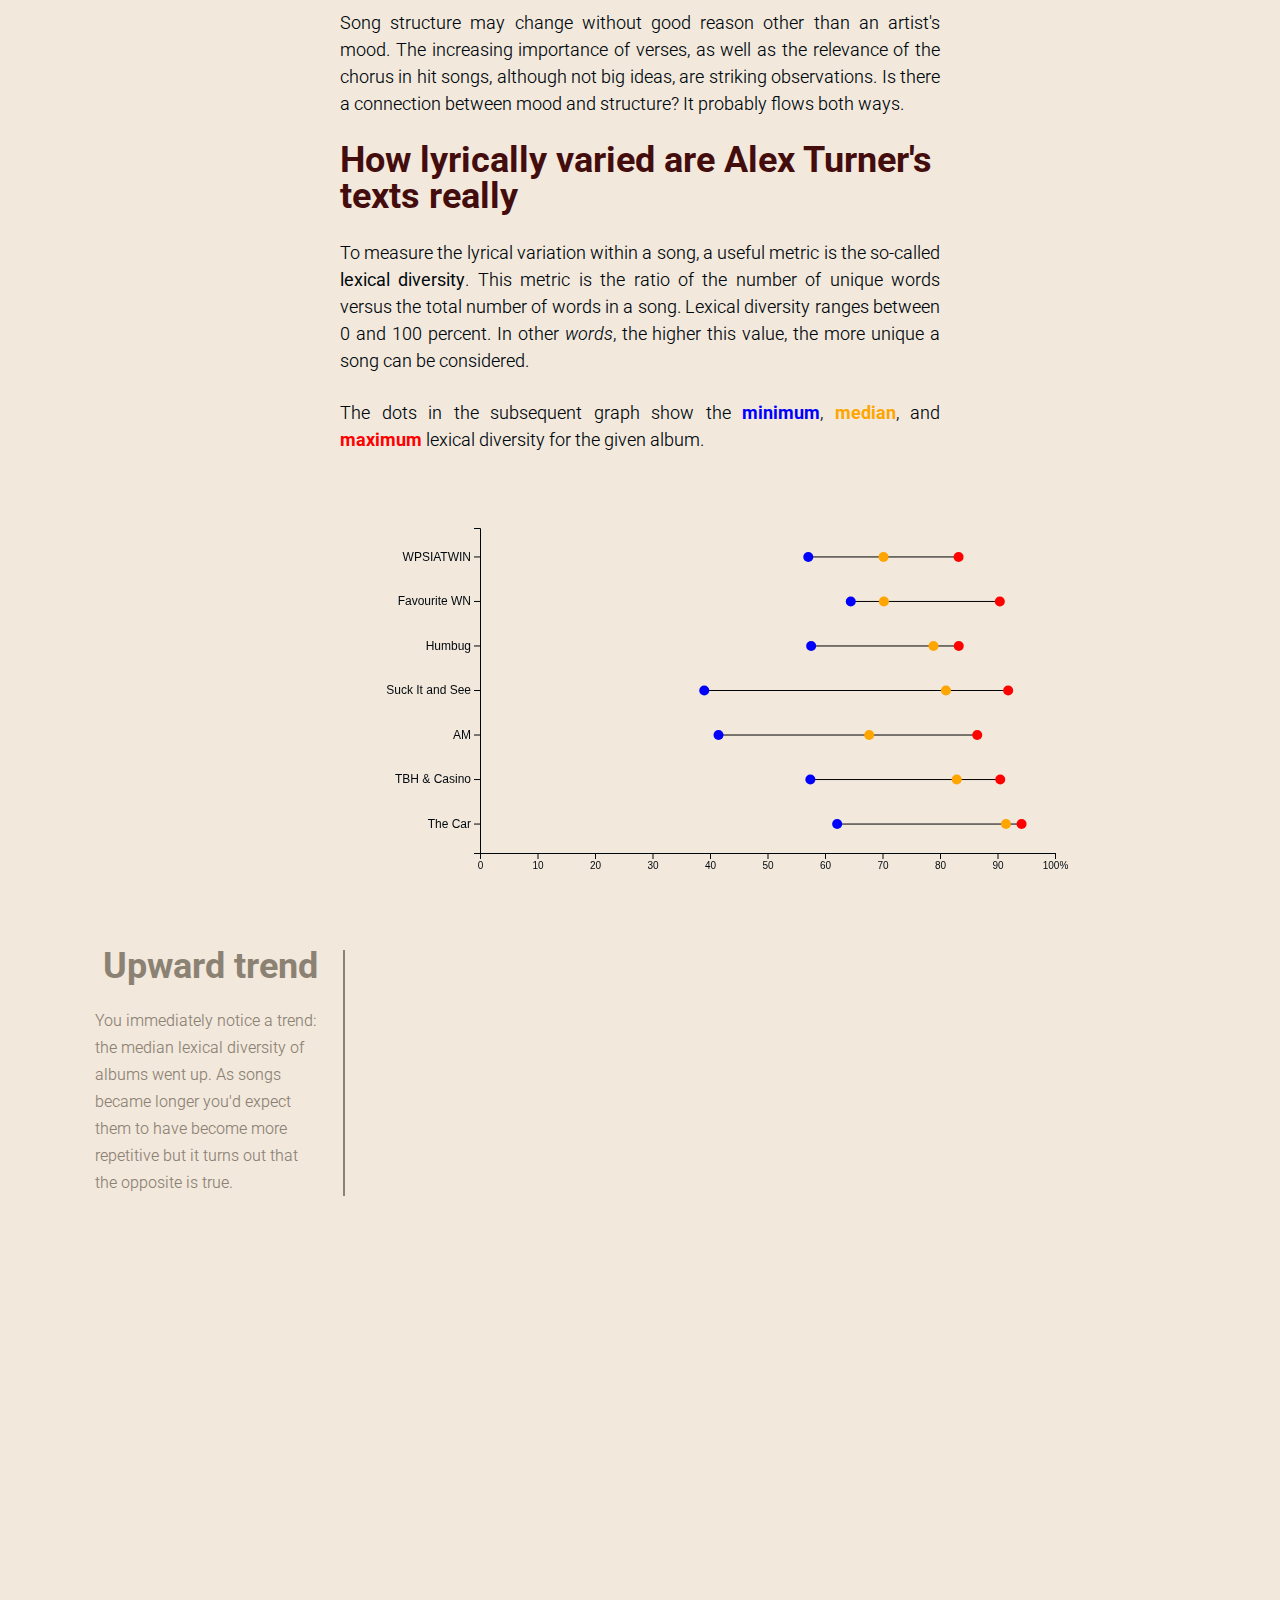
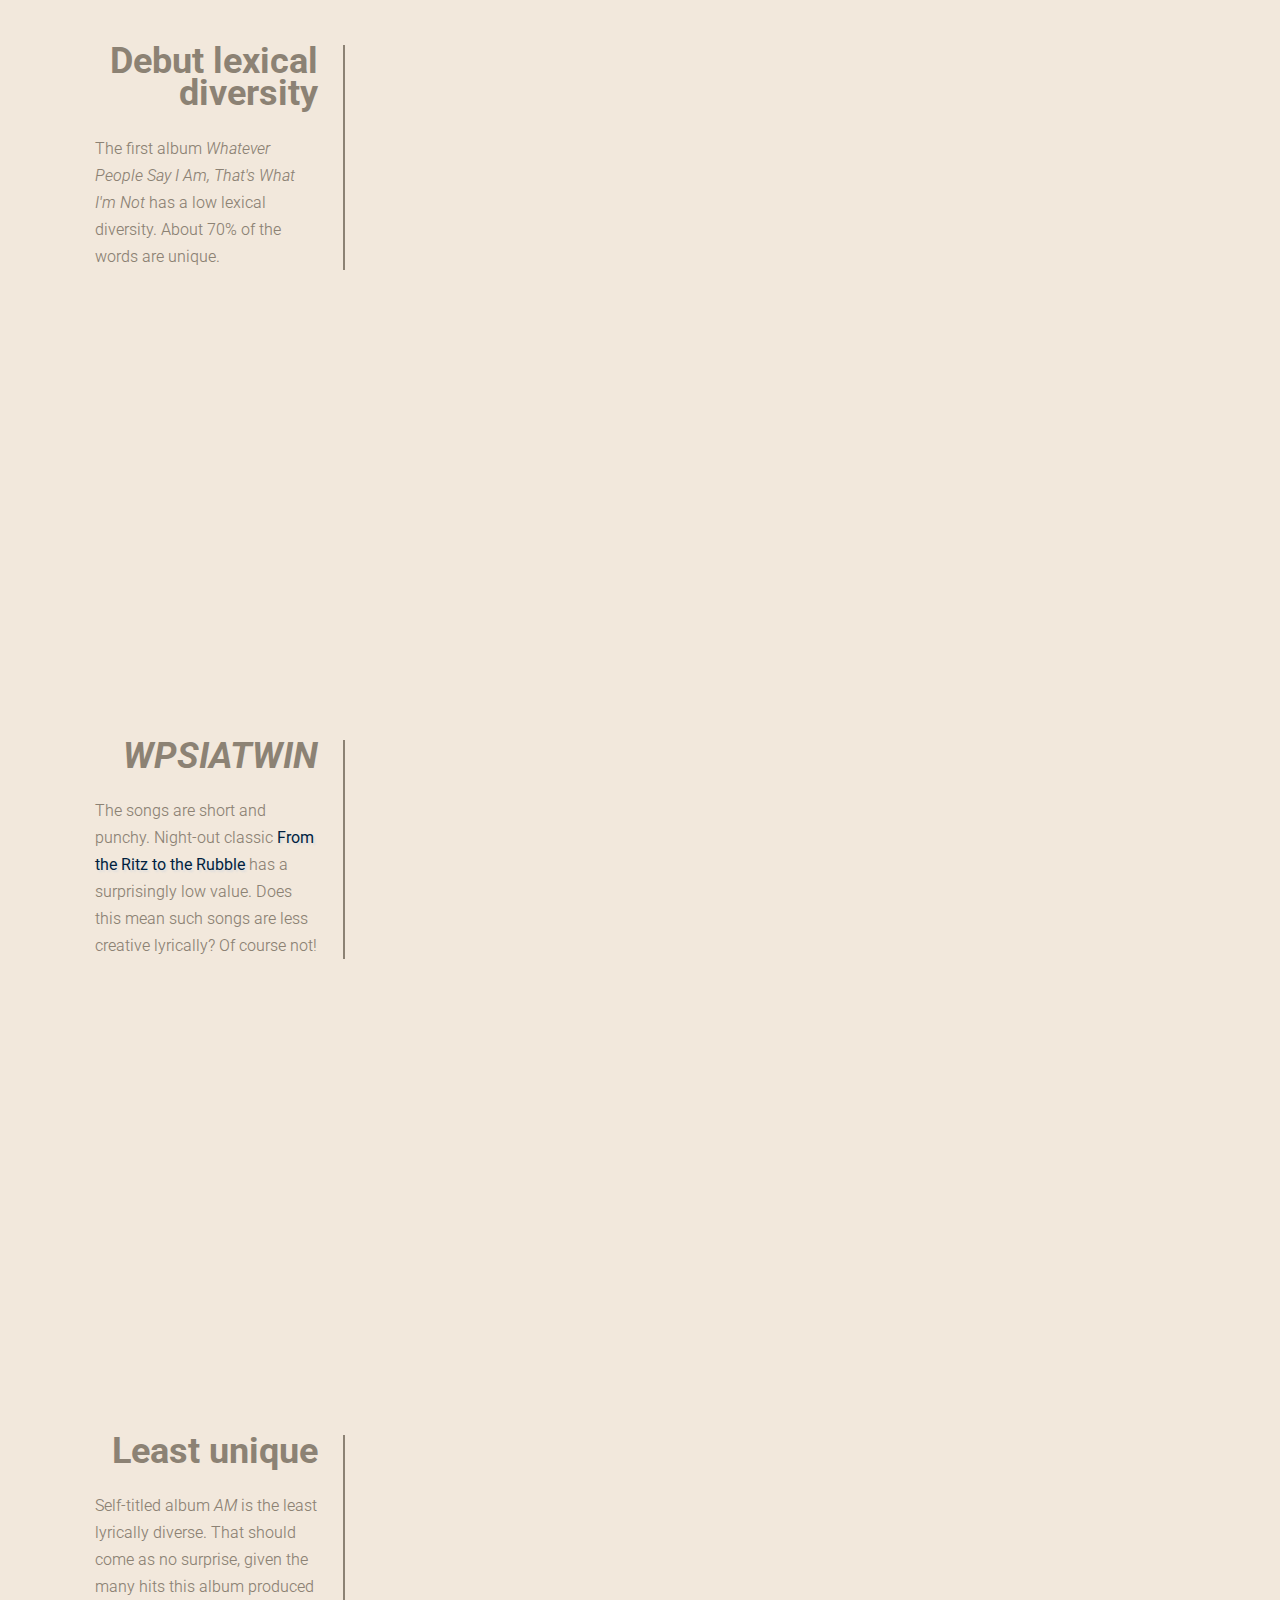
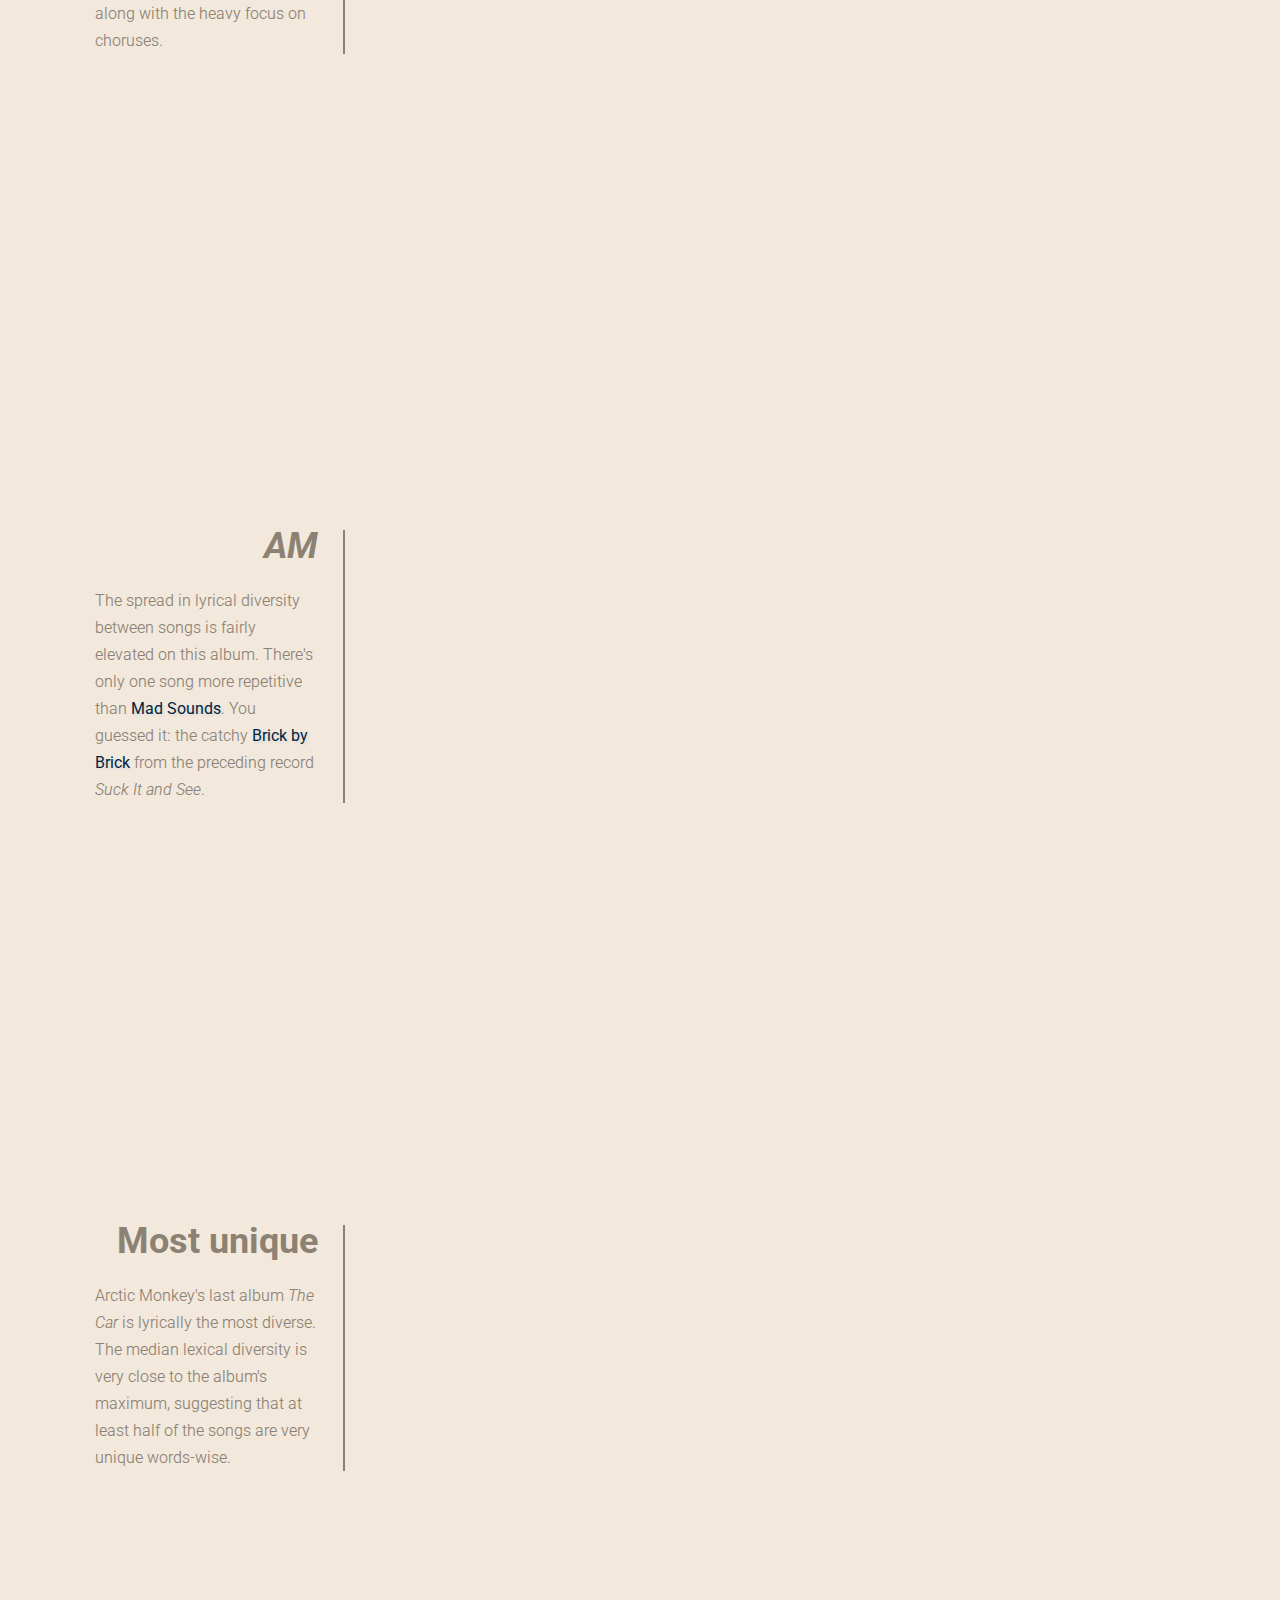
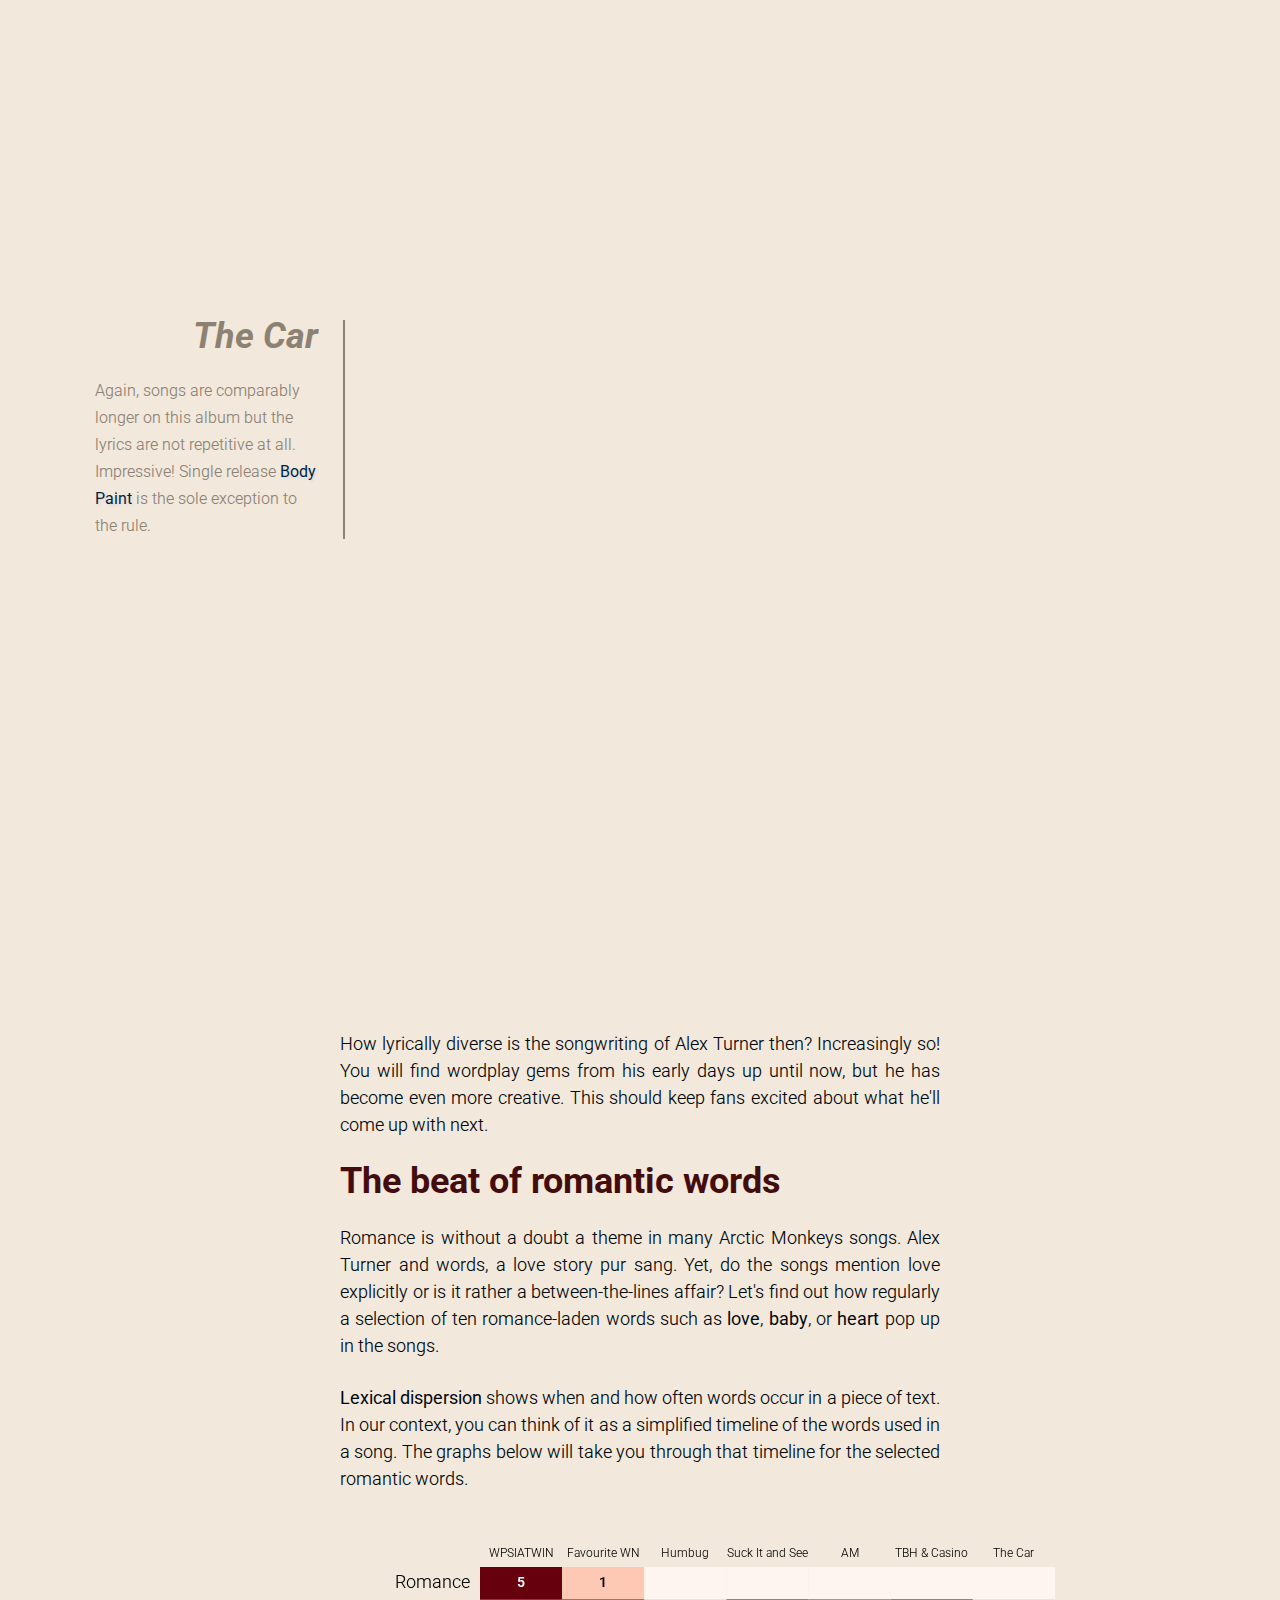
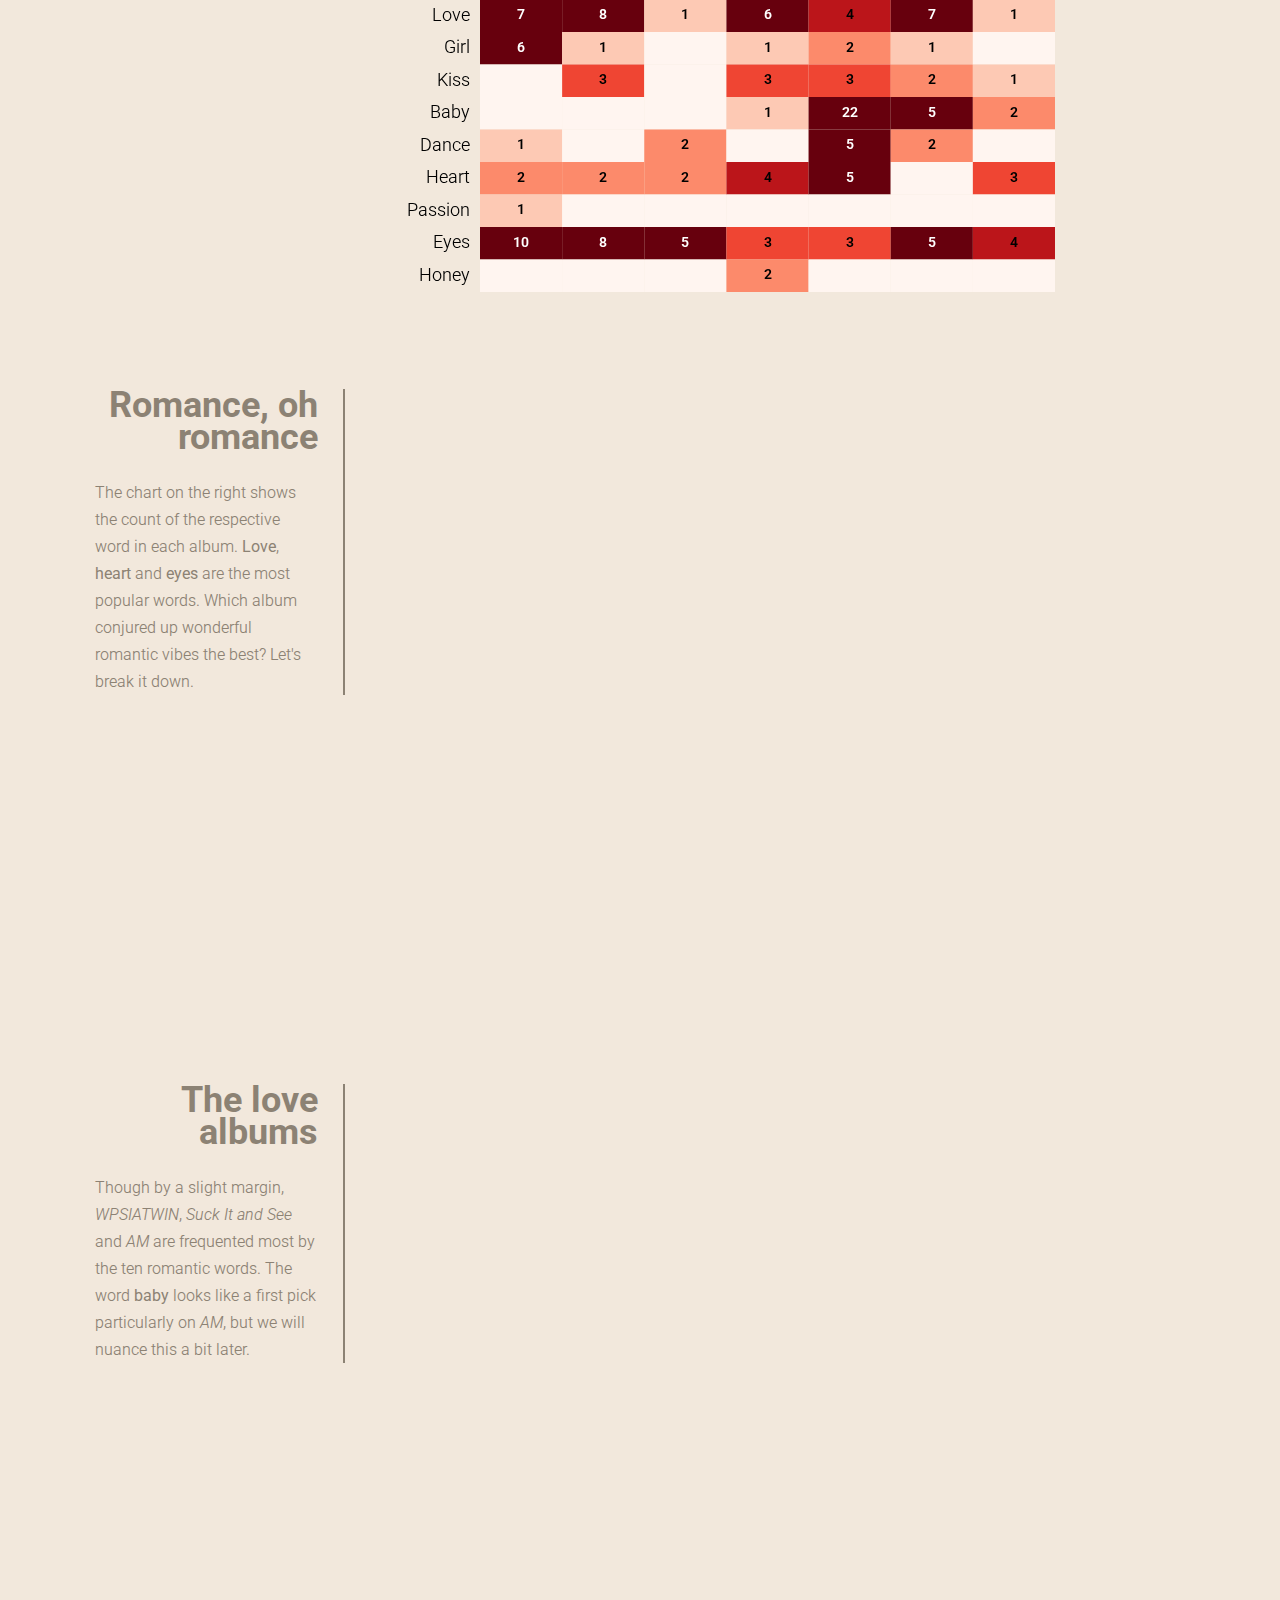
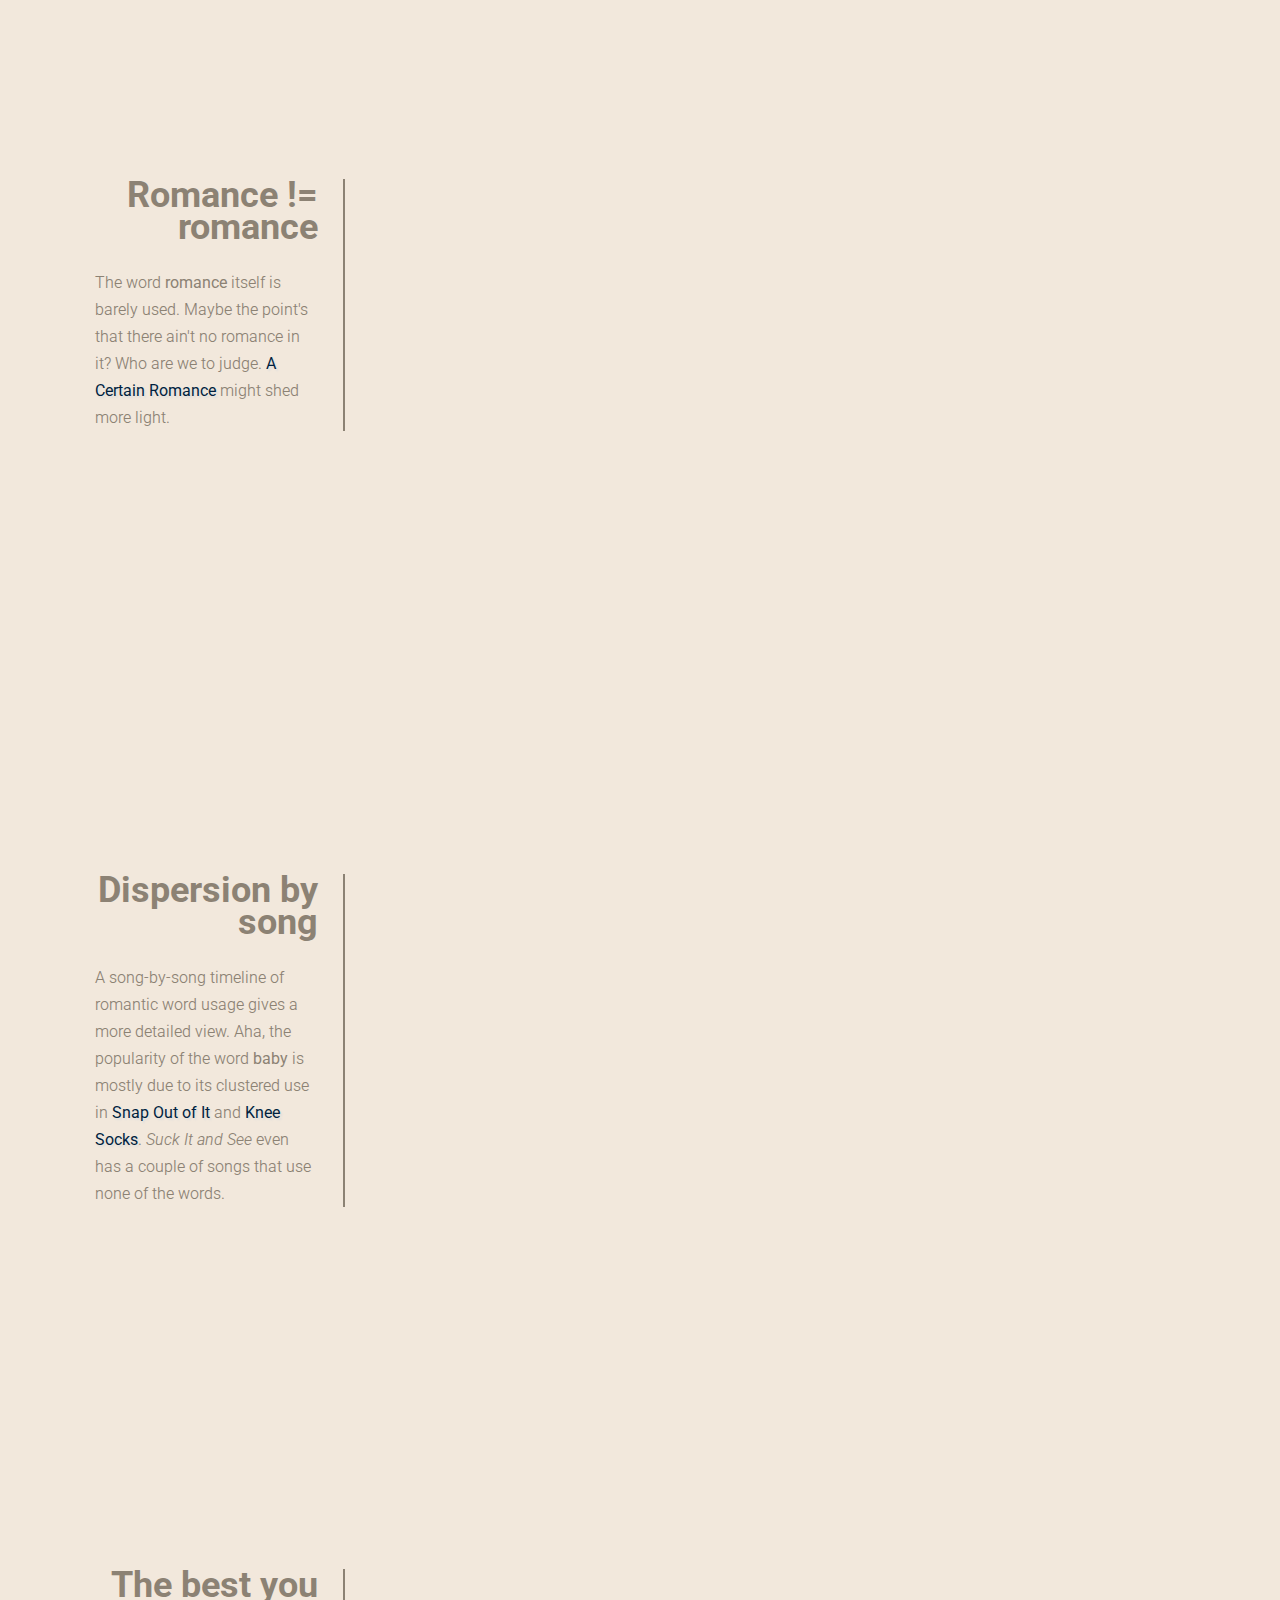
==== commit 2dbd0328: "update dw" ====
--- a/docs/index.html
+++ b/docs/index.html
@@ -58,7 +58,7 @@
         </p>
         <p>
             Read more about how the analysis was developed on 
-            <a href="https://medium.com/@sborms/scraping-arctic-monkeys-songs-from-genius-31342eb44a23" target="_blank">Medium</a>.
+            <a href="https://medium.com/@sborms/the-evolution-of-arctic-monkeys-songs-explained-with-data-cdd9638f7801" target="_blank">Medium</a>.
         </p>
         <p class="separator">
         </p>
@@ -112,9 +112,7 @@
             Not quite sure if the radio stations (or listener's shortening attention span) are happy with that.
         </p>
         <div id="duration">
-            <script type="text/javascript" defer src="https://datawrapper.dwcdn.net/HFHtq/embed.js?v=1" charset="utf-8"></script>
-                <noscript><img src="https://datawrapper.dwcdn.net/HFHtq/full.png" alt="" /></noscript>
-            </script>
+            <iframe title="Song duration of Arctic Monkeys albums" src="https://datawrapper.dwcdn.net/HFHtq/" scrolling="no" frameborder="0" style="border: none;" width="600" height="339" data-external="1"></iframe>
         </div>
         <p>
             Time to move on to the more interactive part, otherwise I might lose my train of thought...
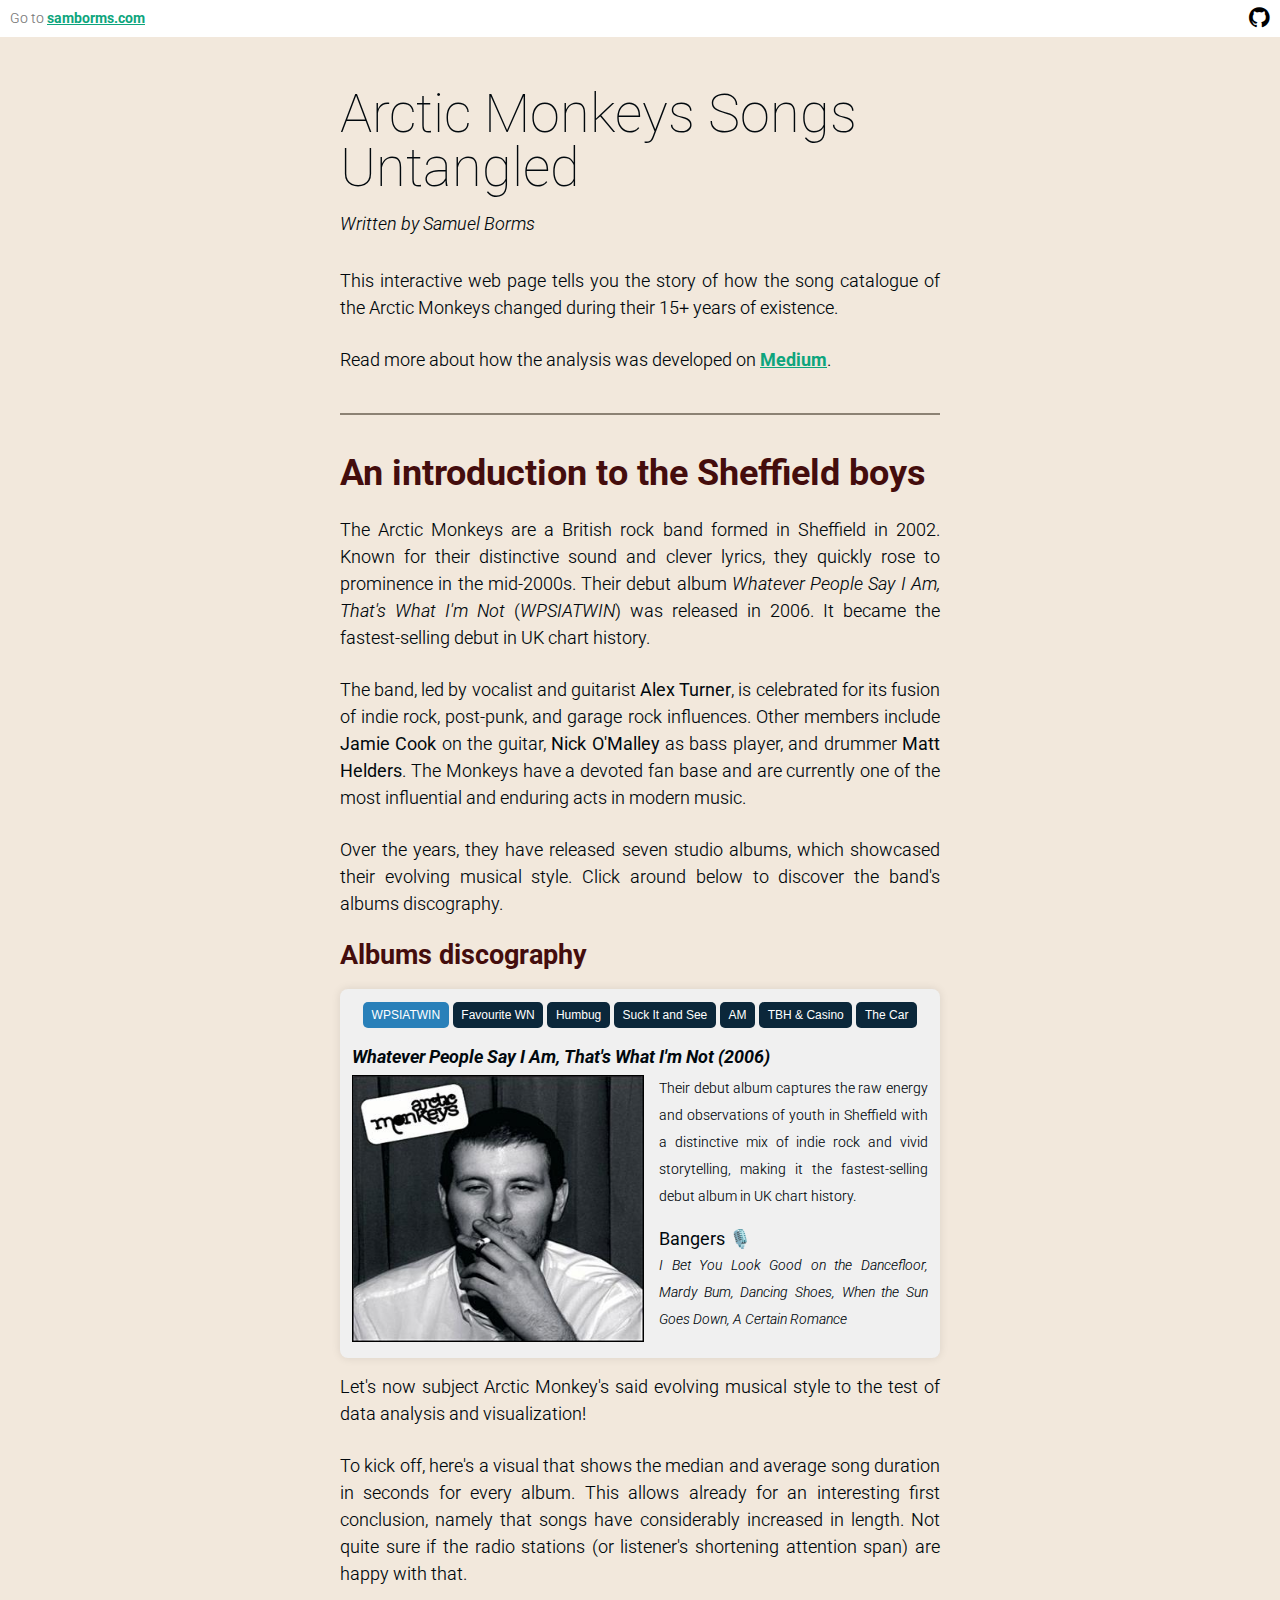
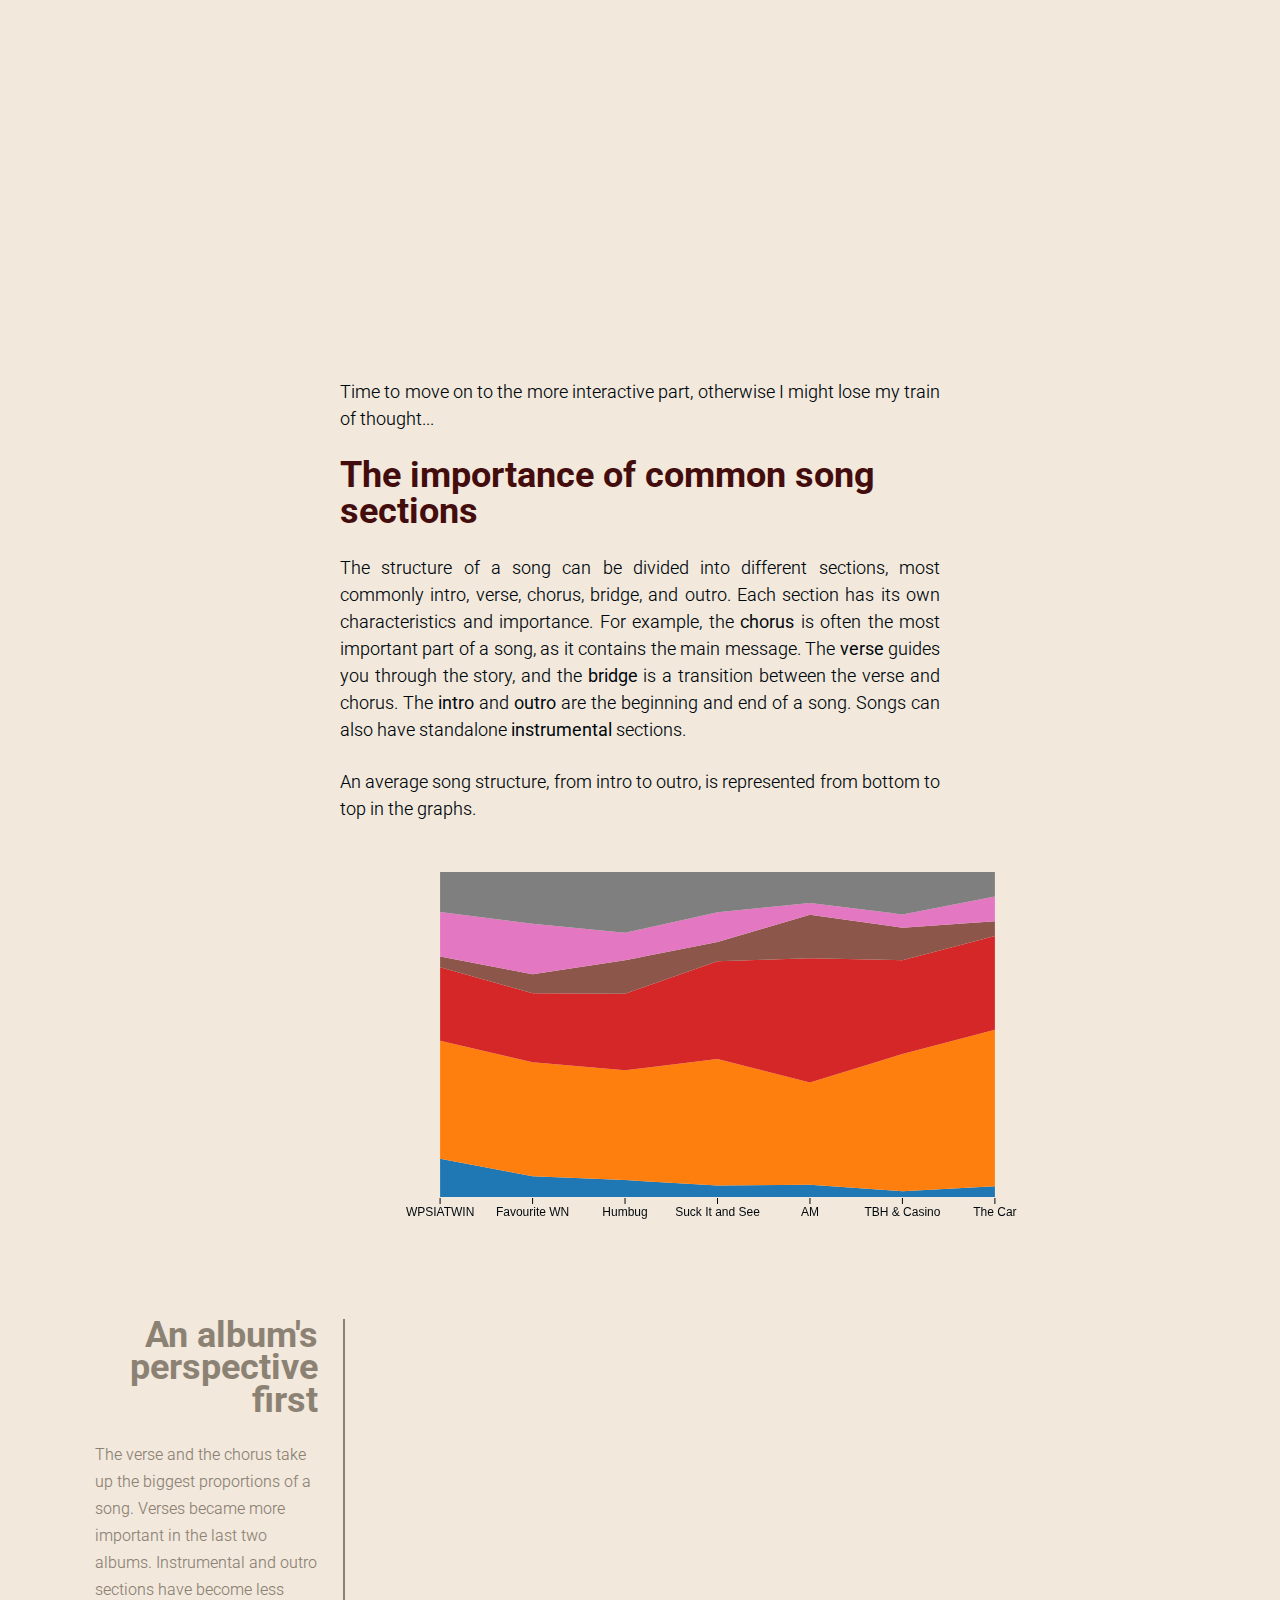
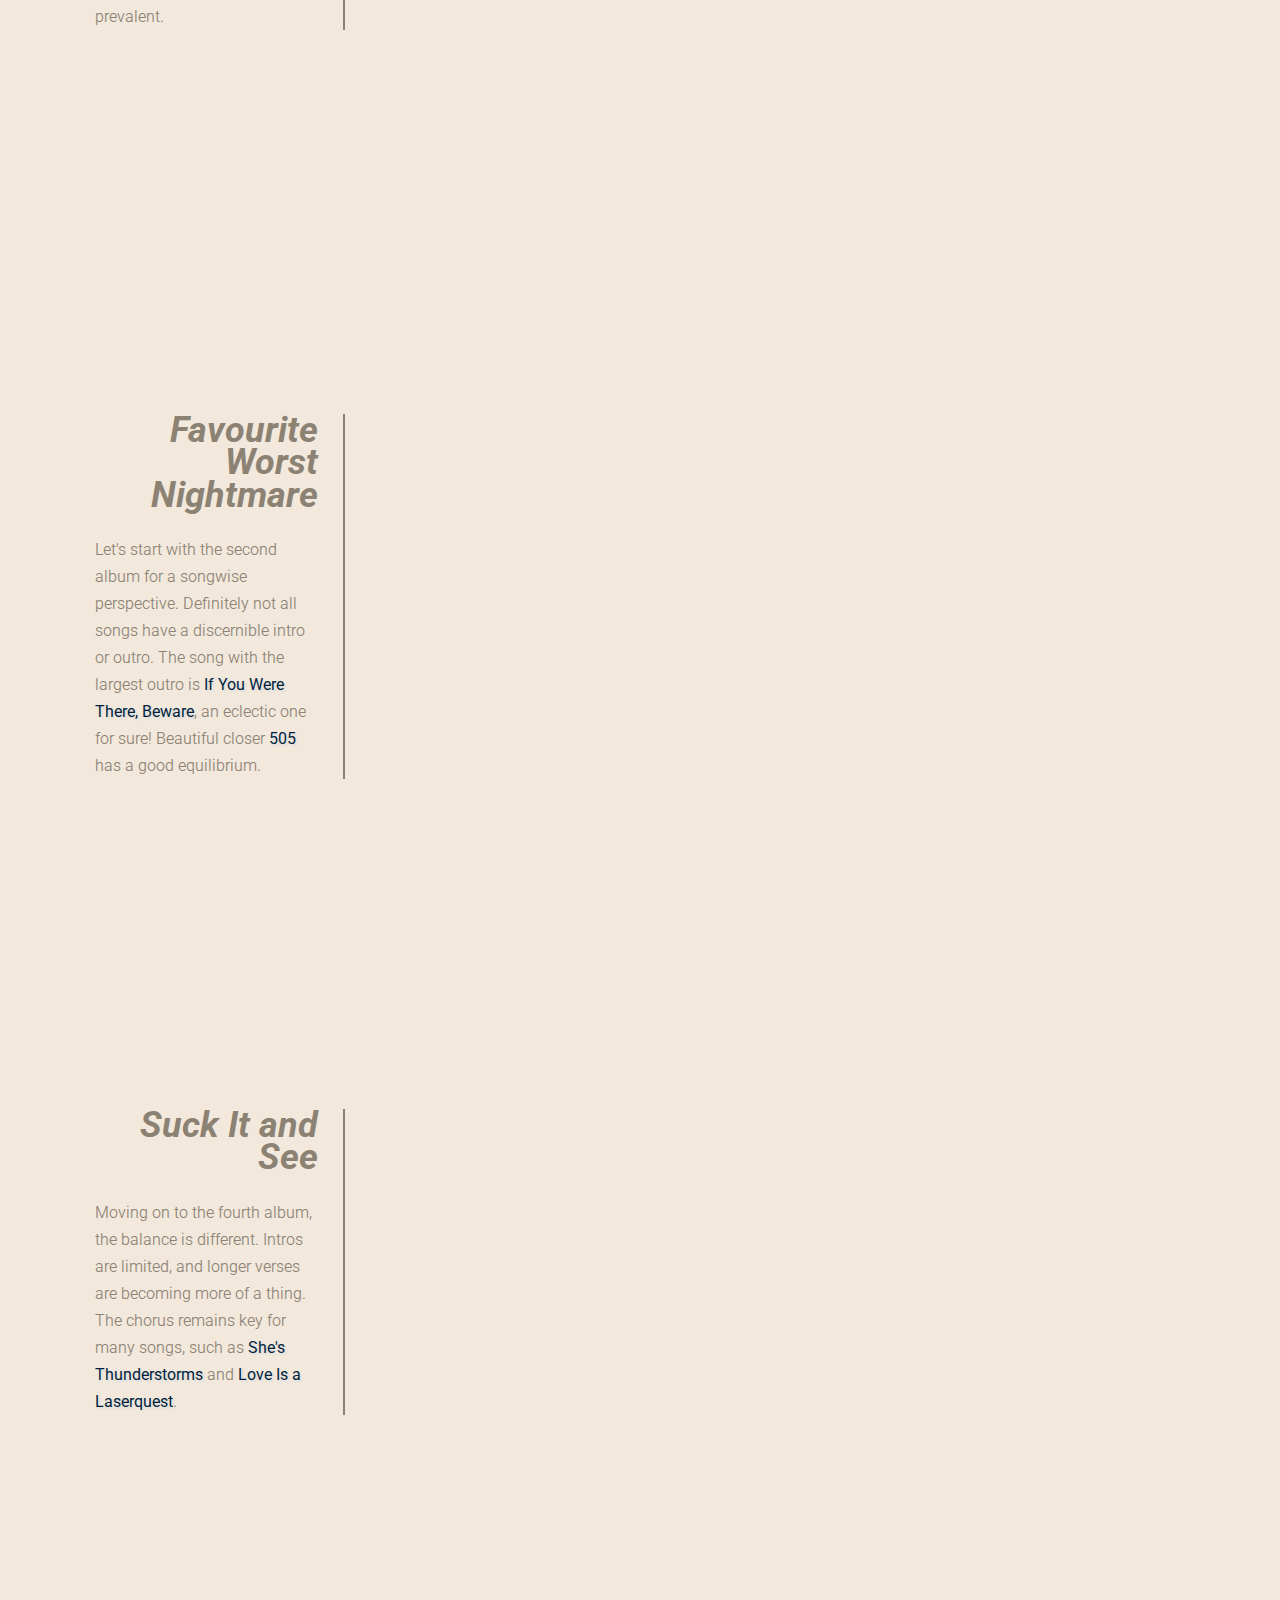
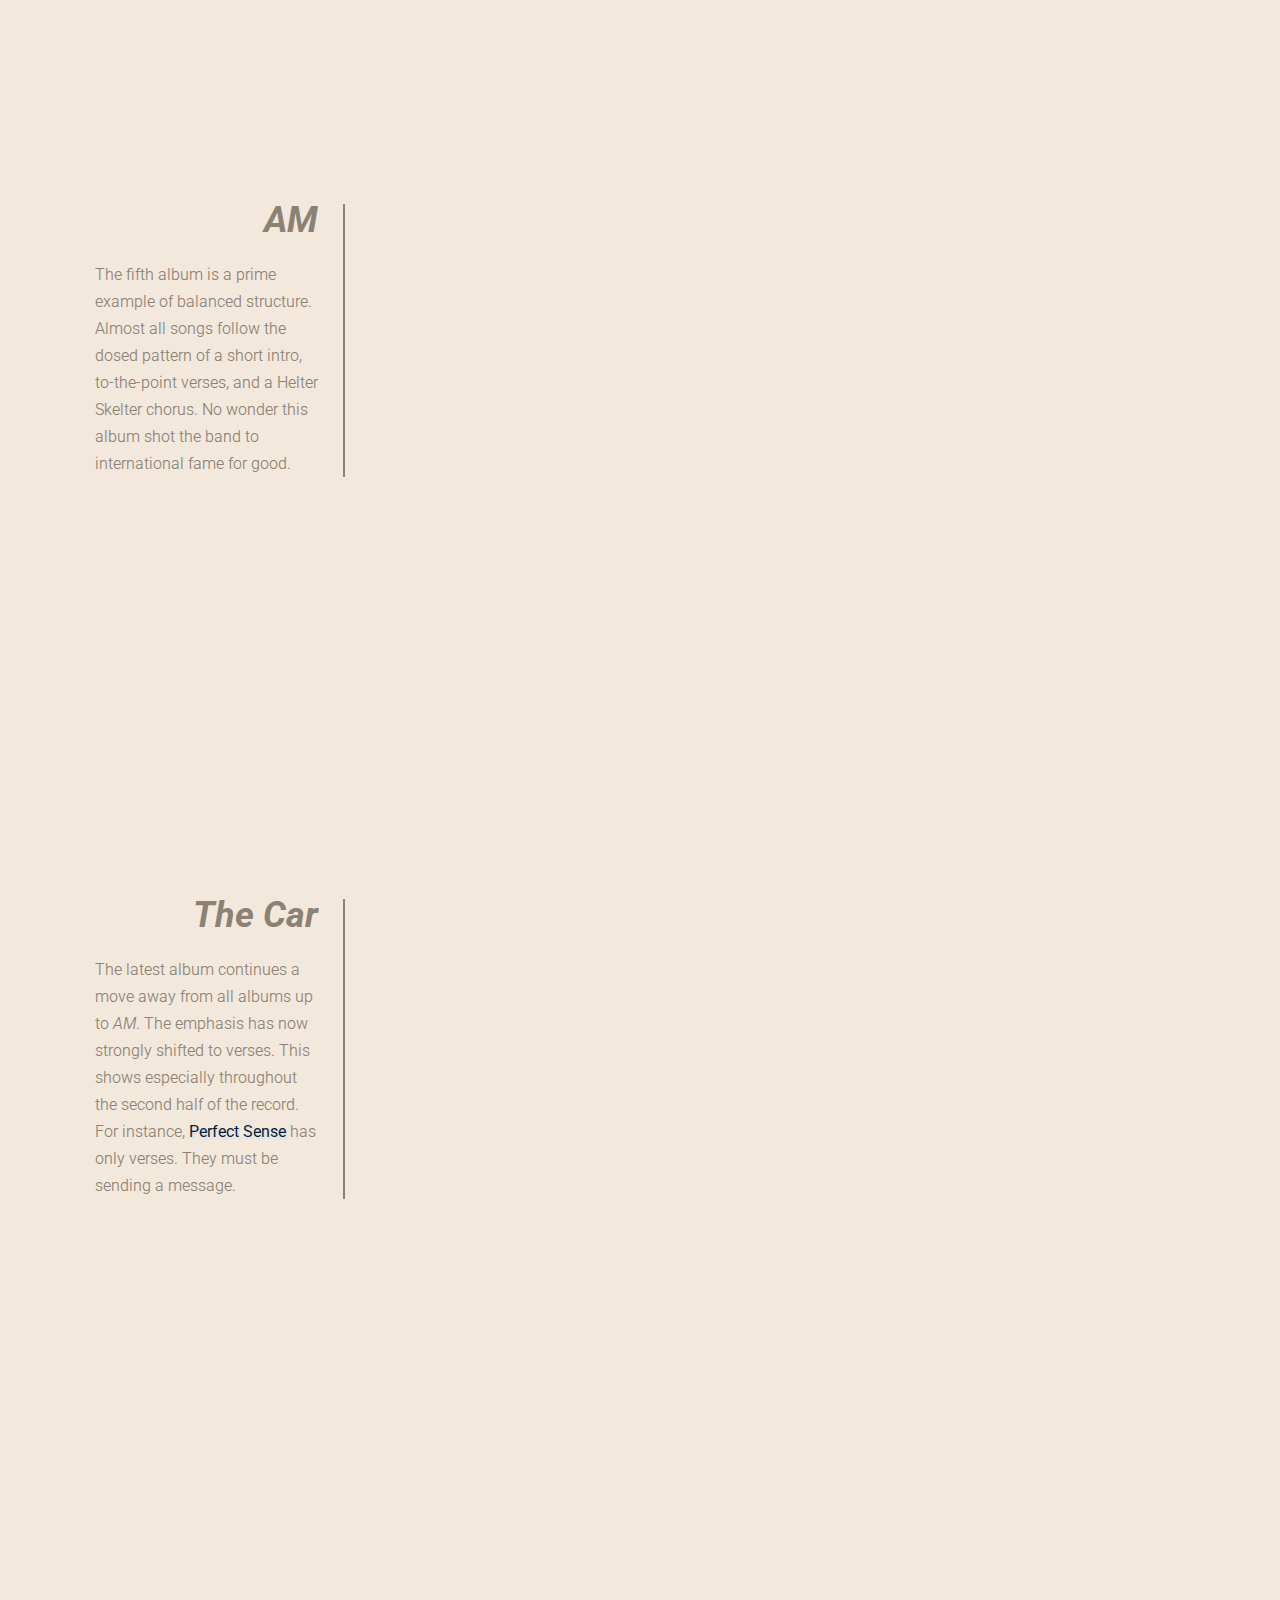
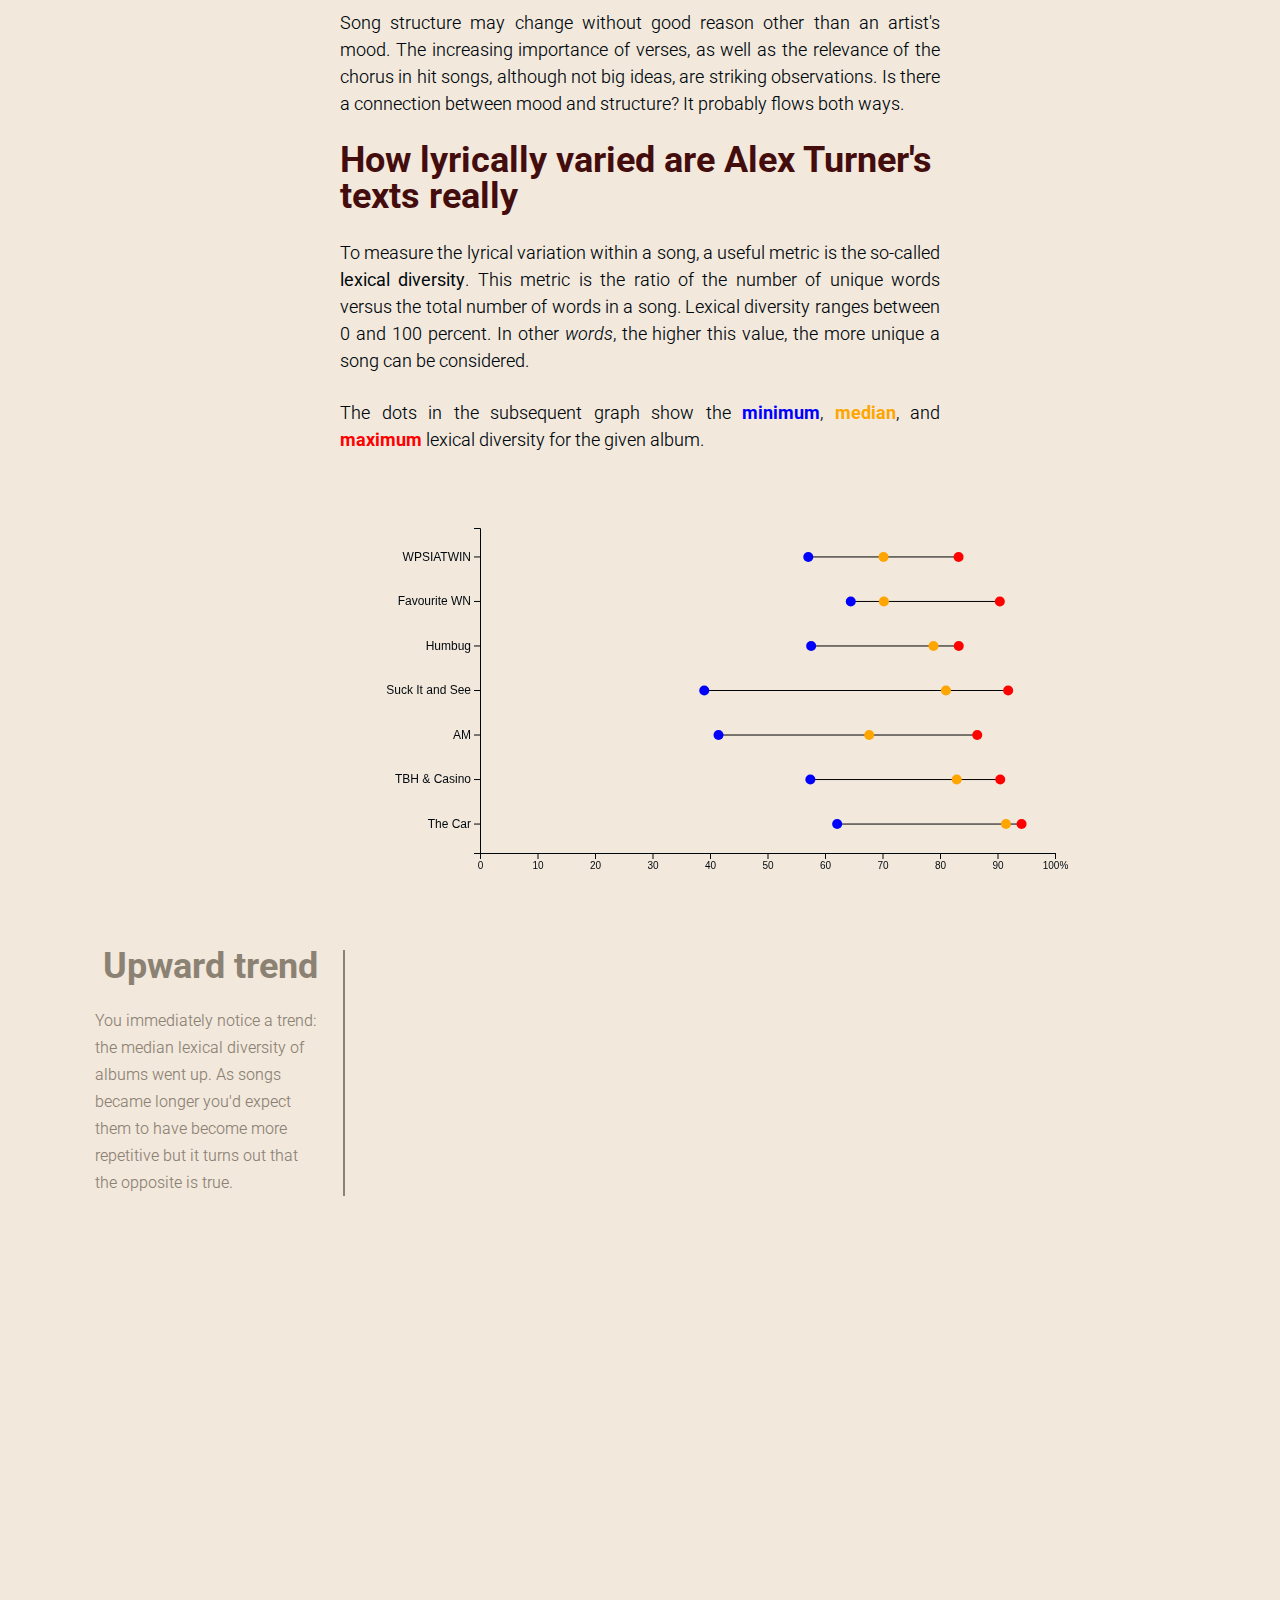
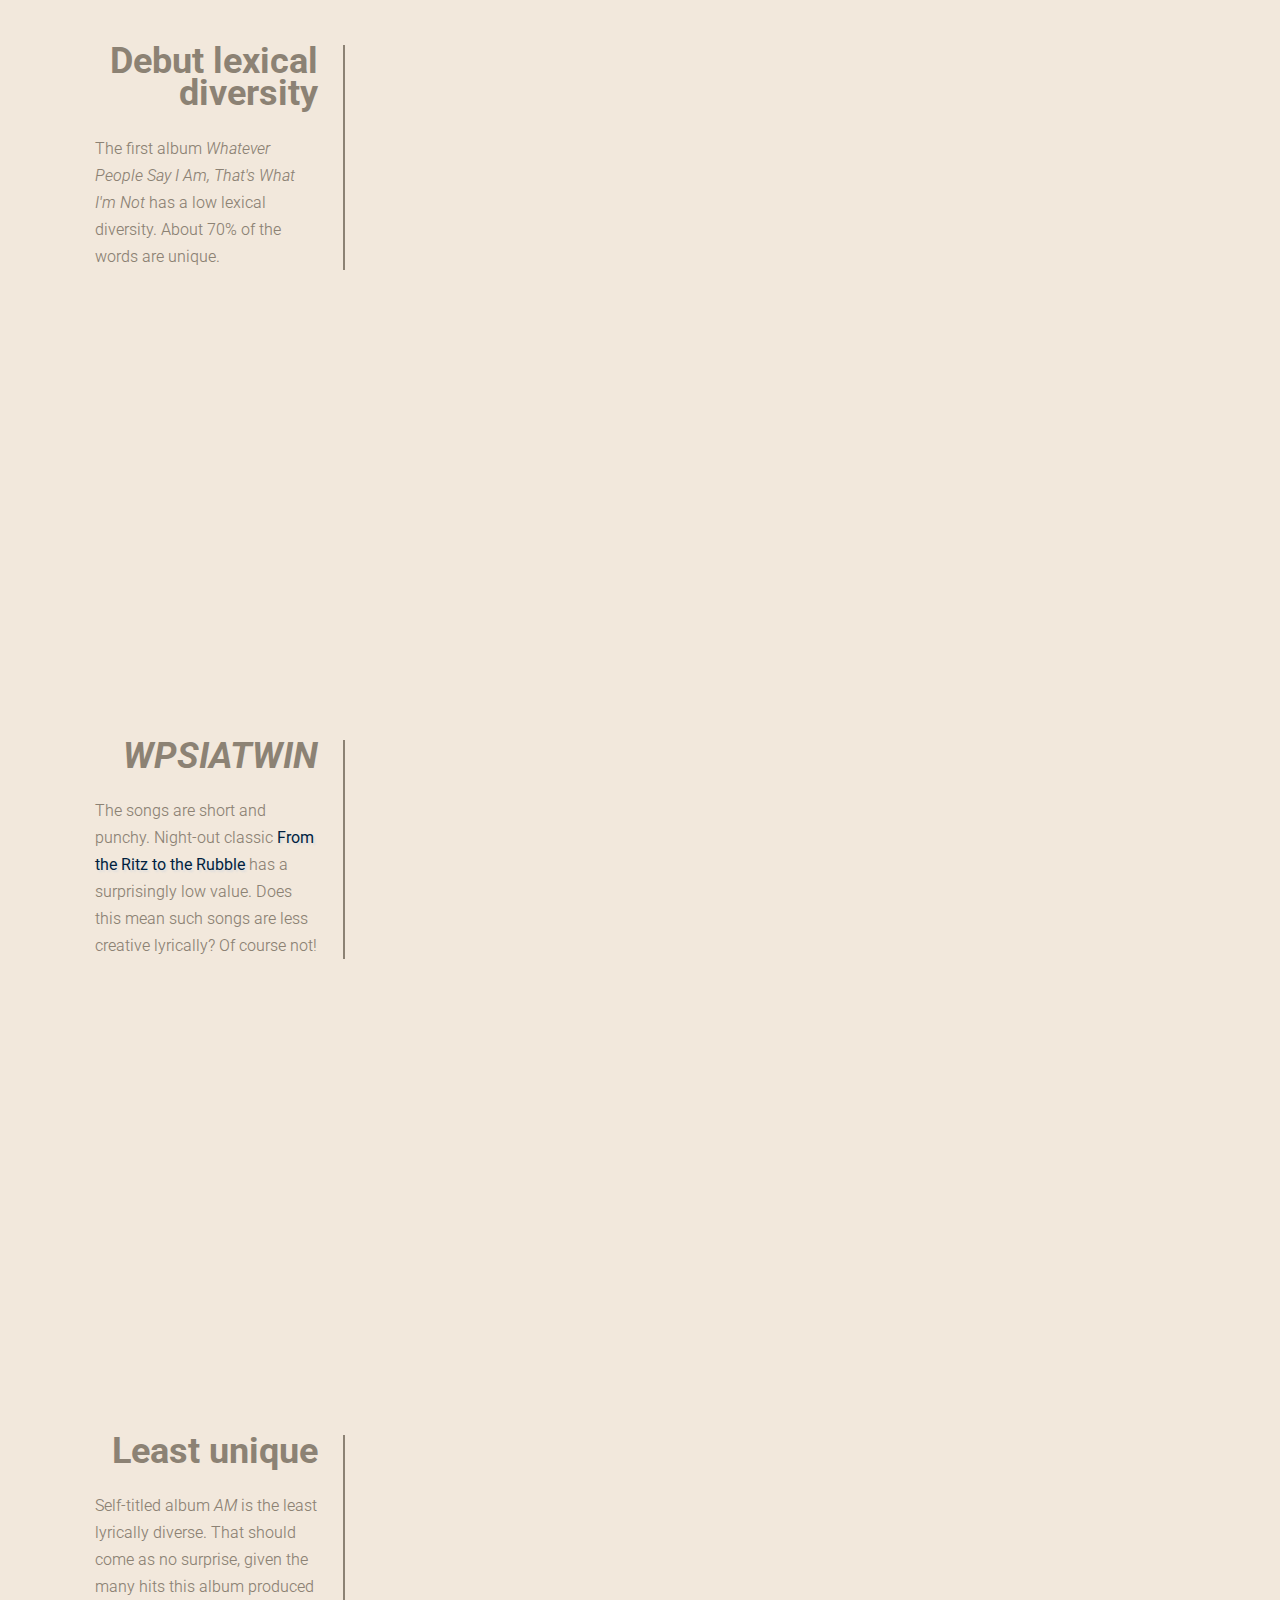
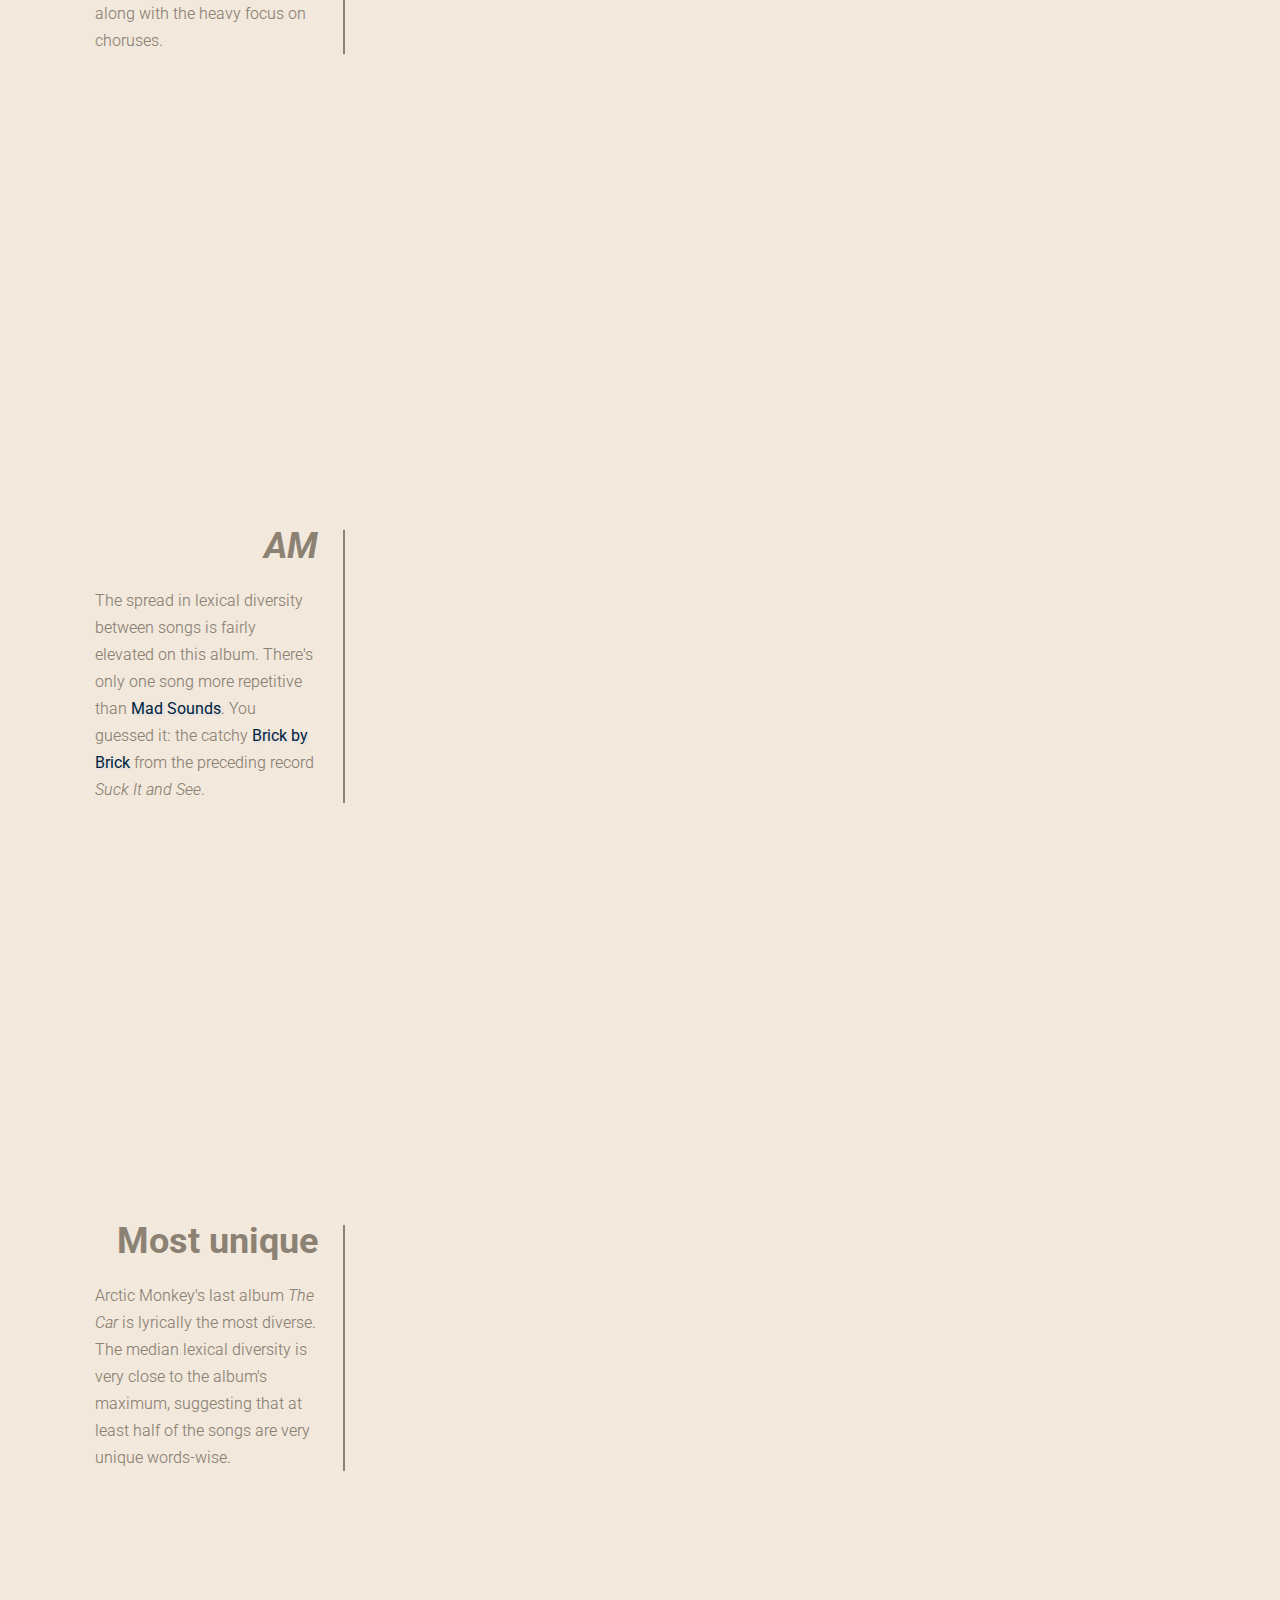
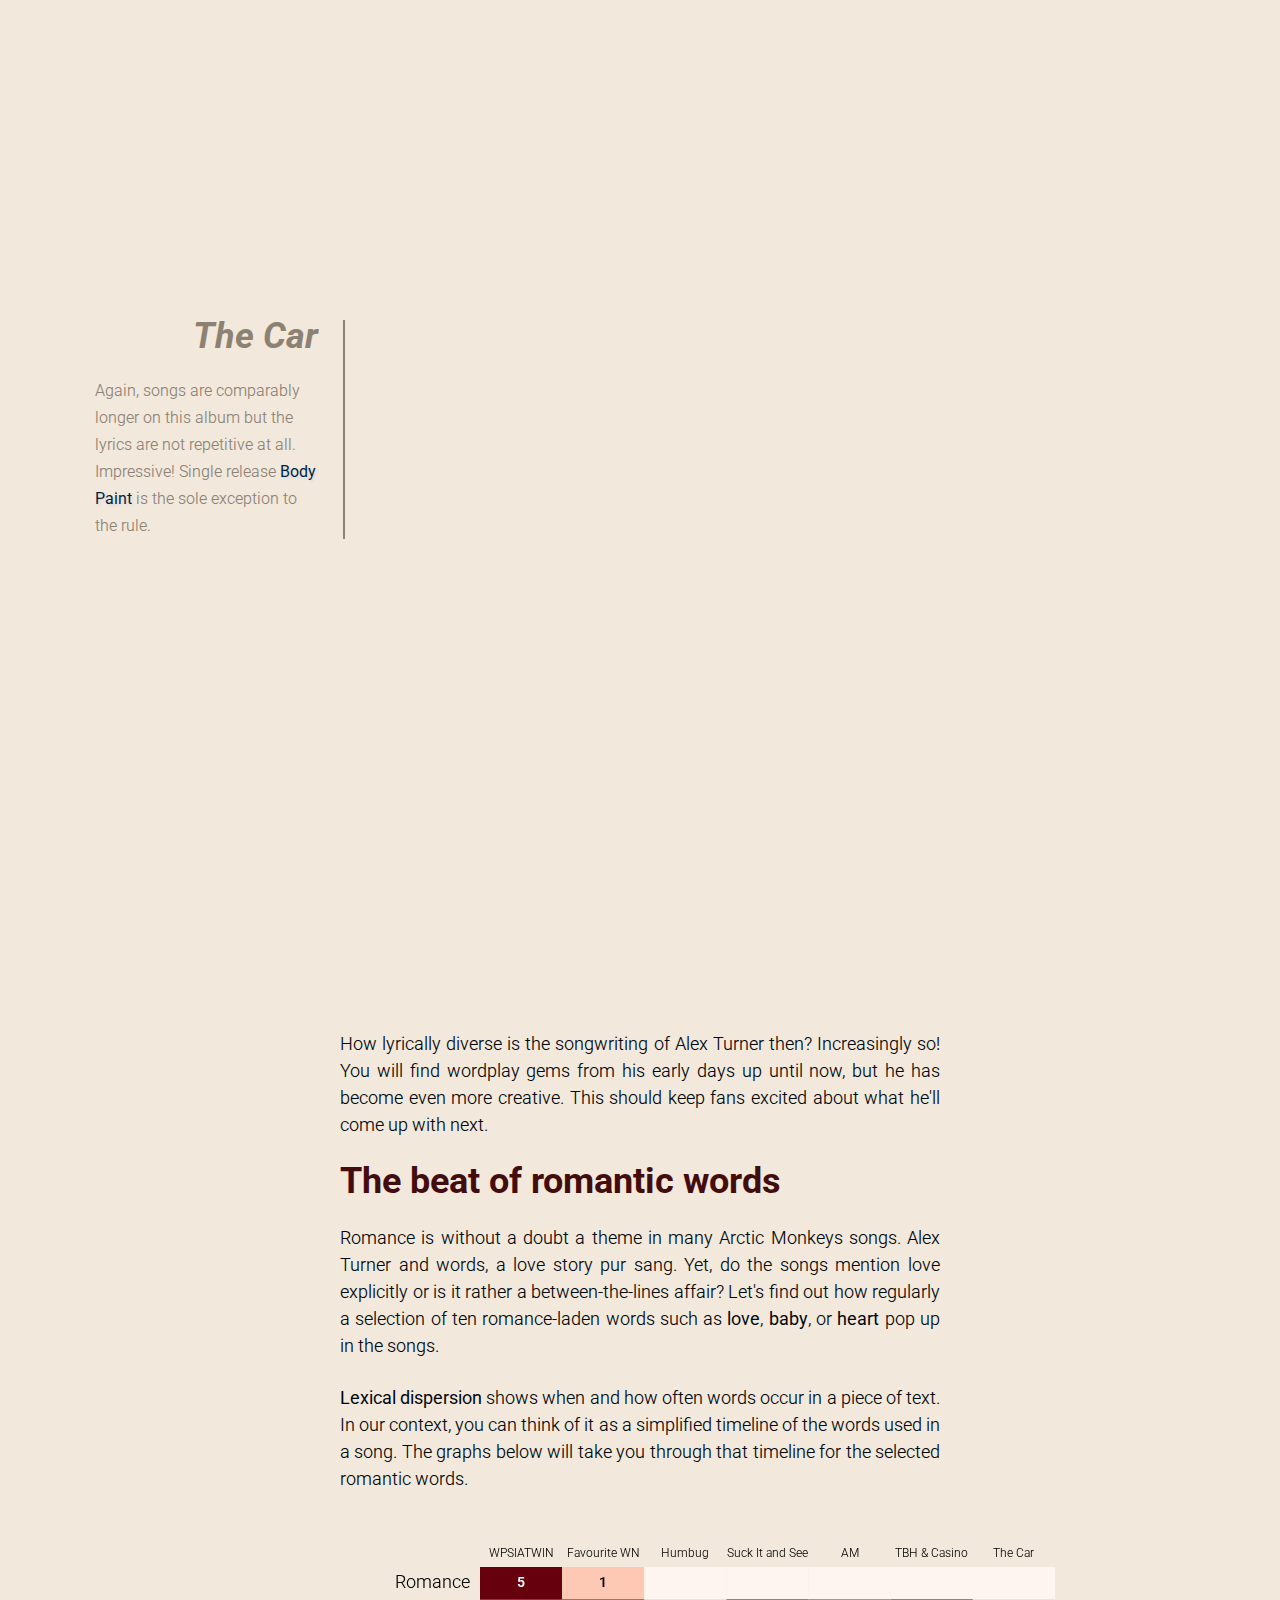
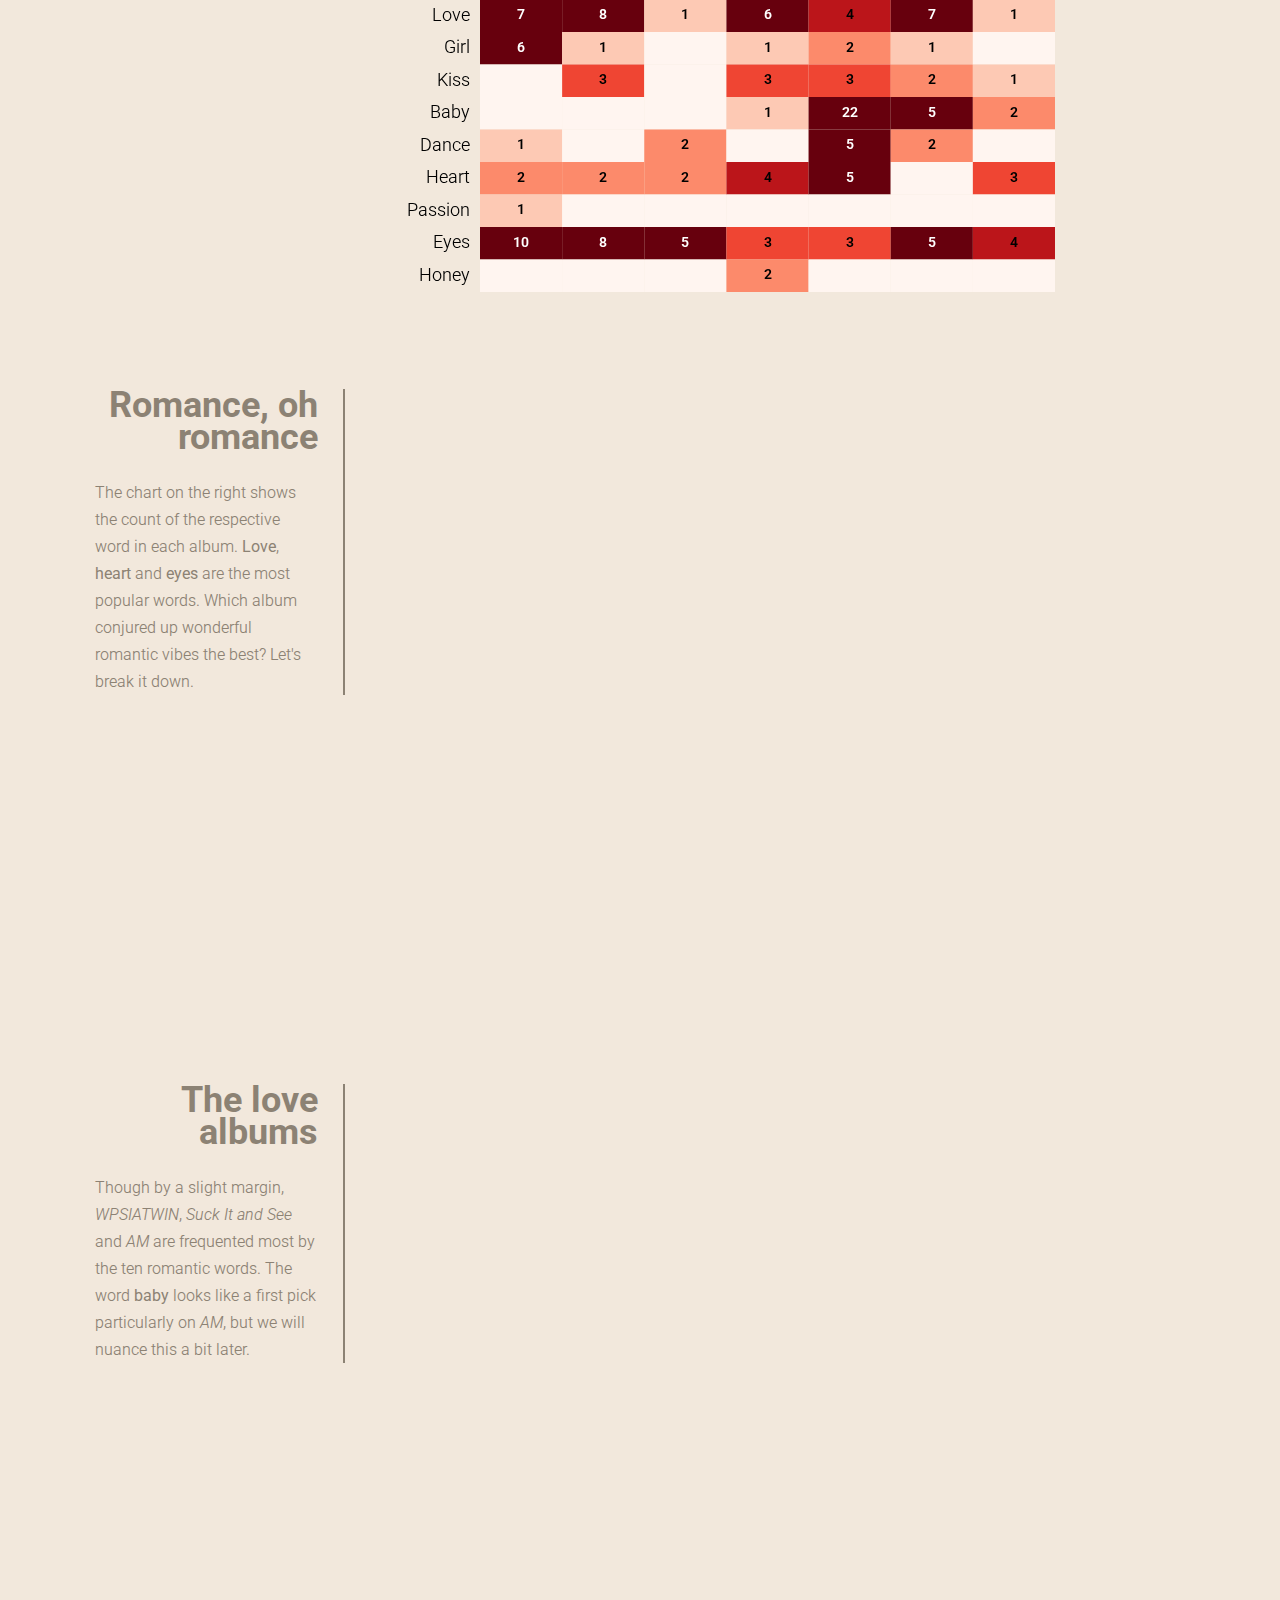
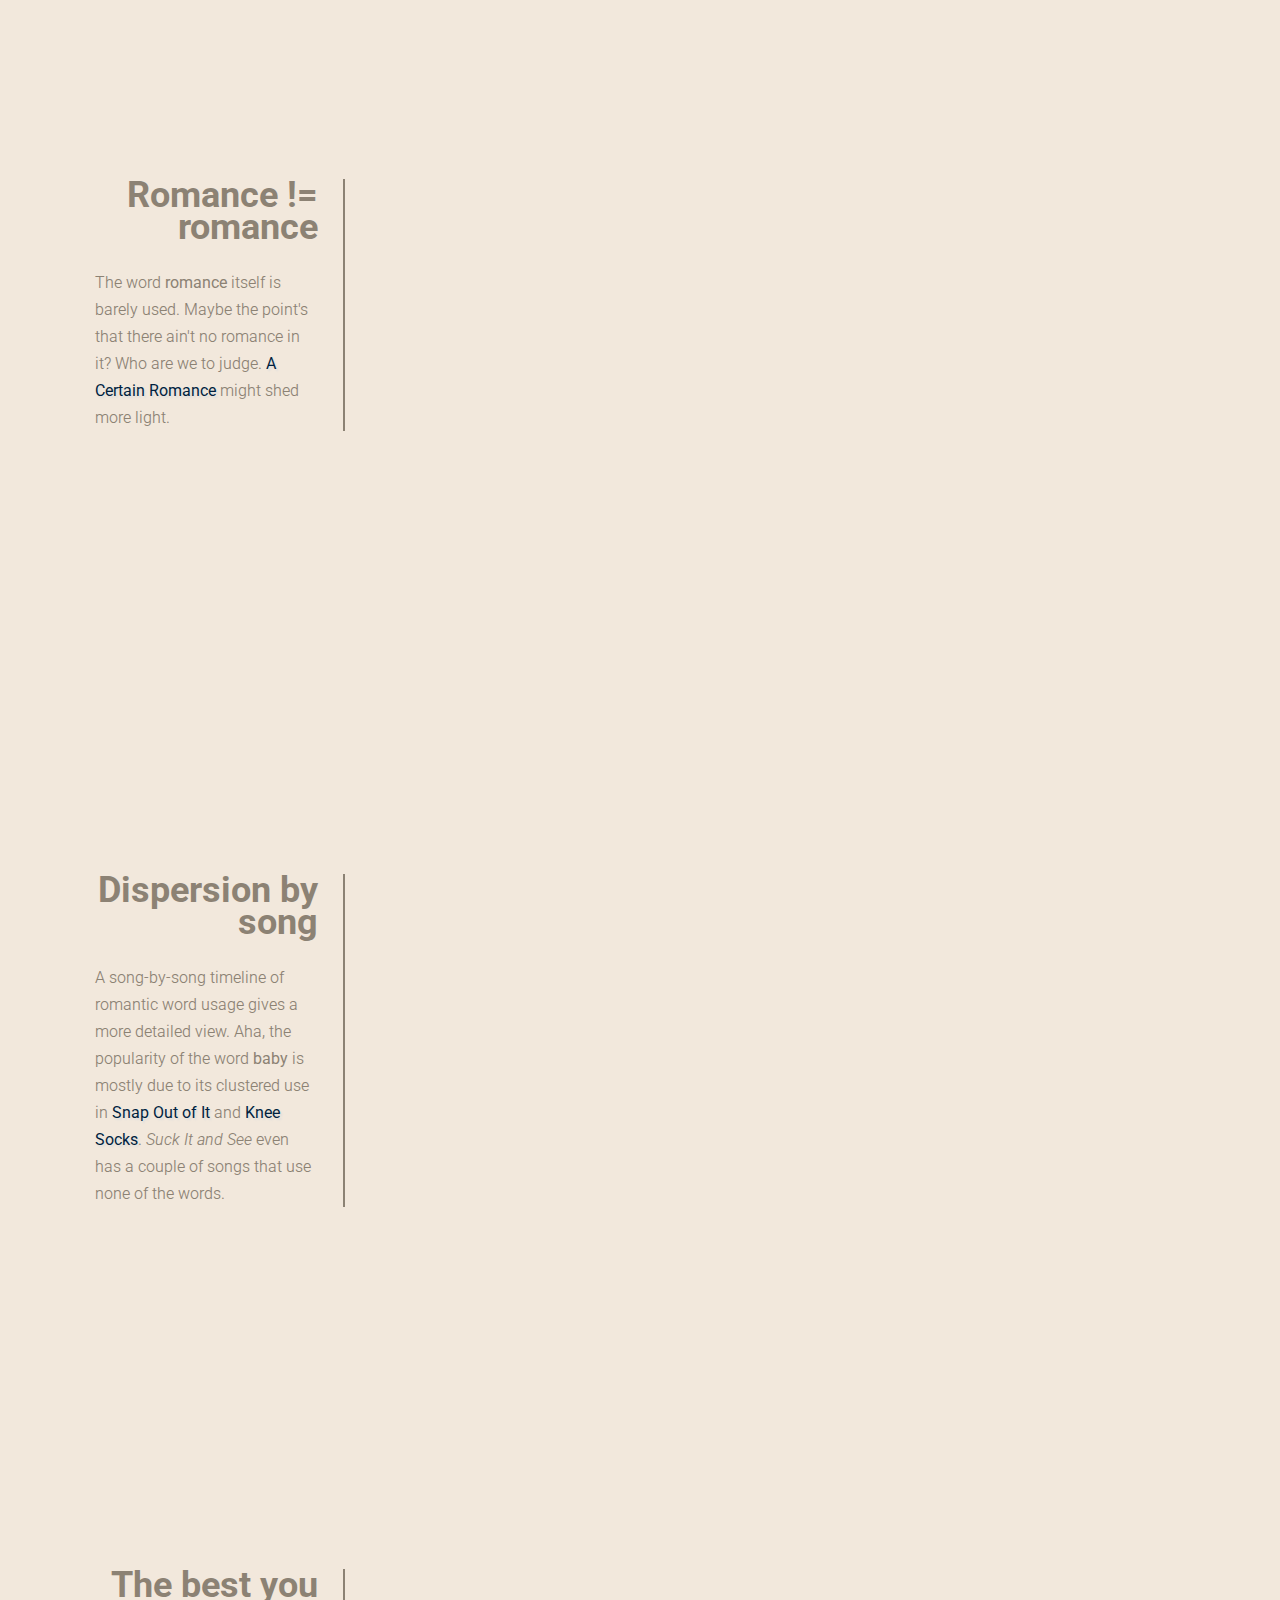
==== commit 54baa112: "typo" ====
--- a/docs/index.html
+++ b/docs/index.html
@@ -257,7 +257,7 @@
             <div class="step" data-step="5">
                 <h2><i>AM</i></h2>
                 <p>
-                    The spread in lyrical diversity between songs is fairly elevated on this album.
+                    The spread in lexical diversity between songs is fairly elevated on this album.
                     There's only one song more repetitive than <b class="bsongs">Mad Sounds</b>.
                     You guessed it: the catchy <b class="bsongs">Brick by Brick</b> from the preceding record <i>Suck It and See</i>.
                 </p>
